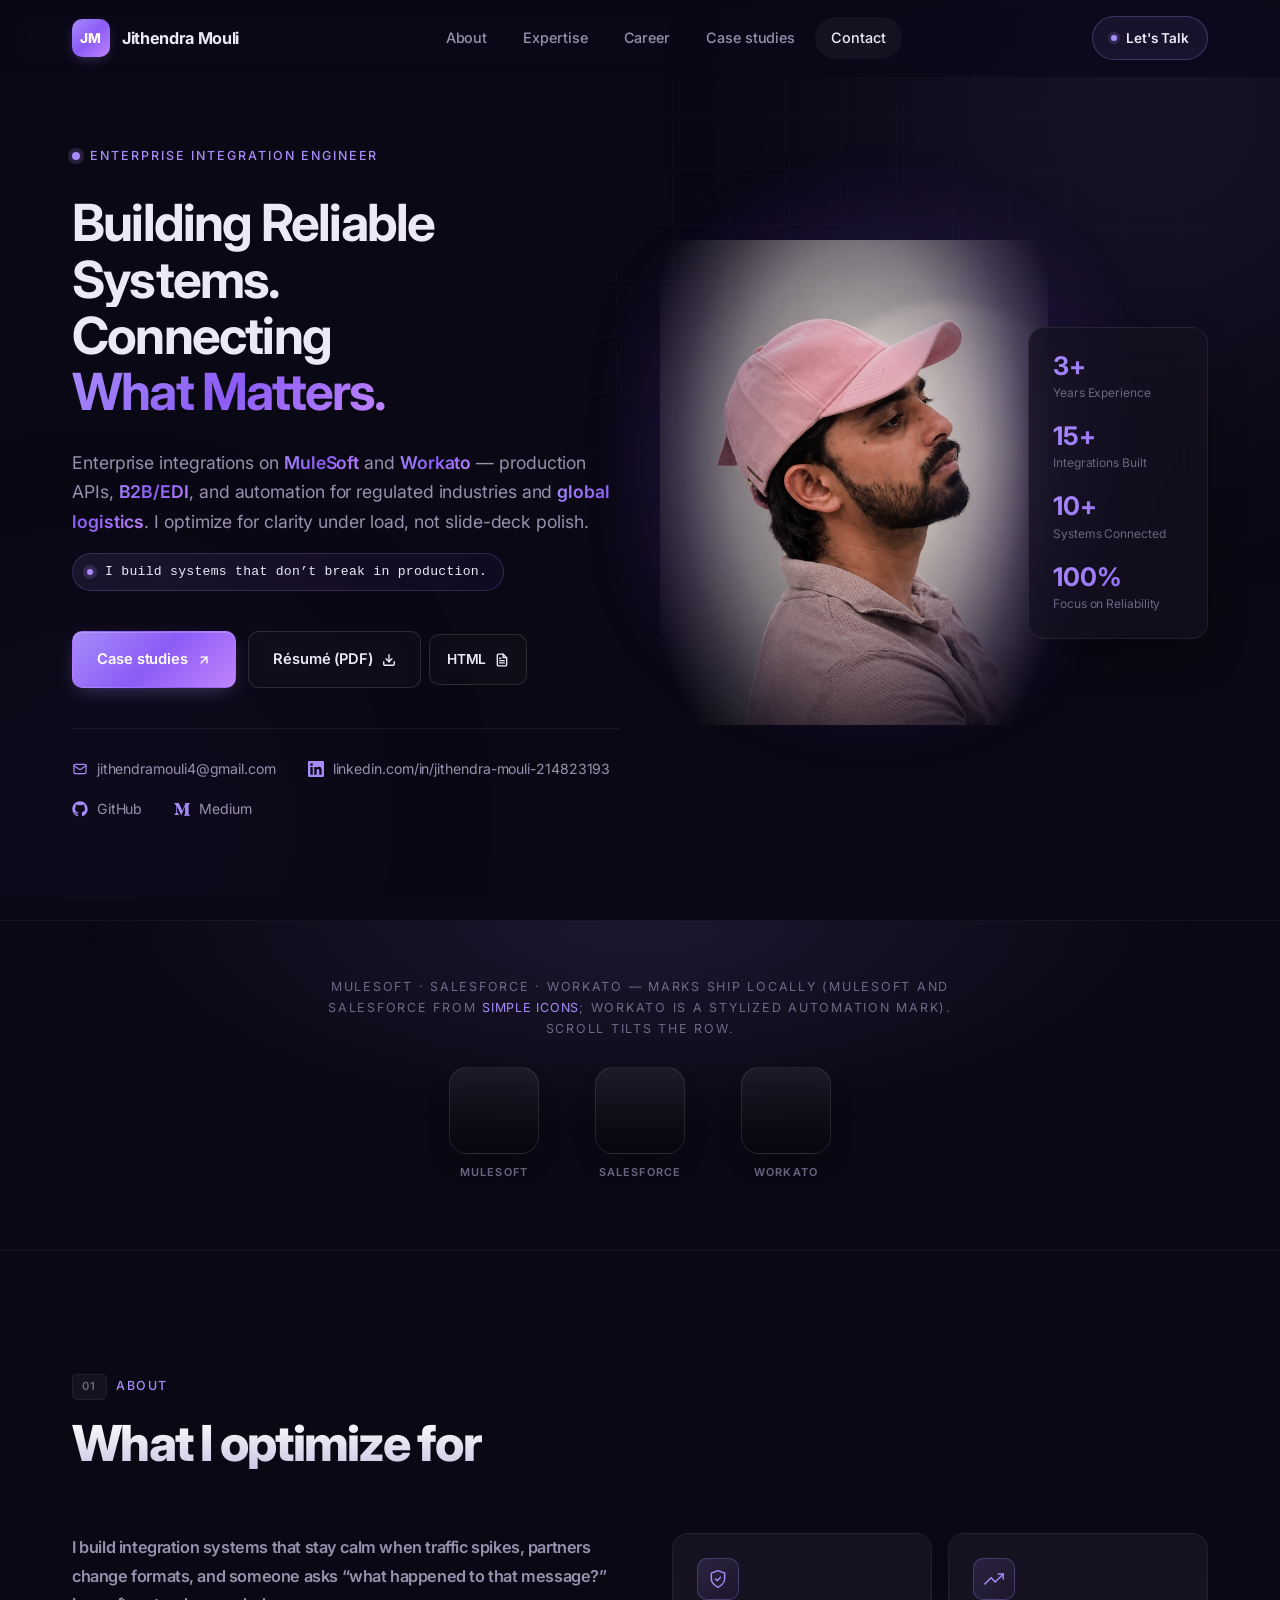
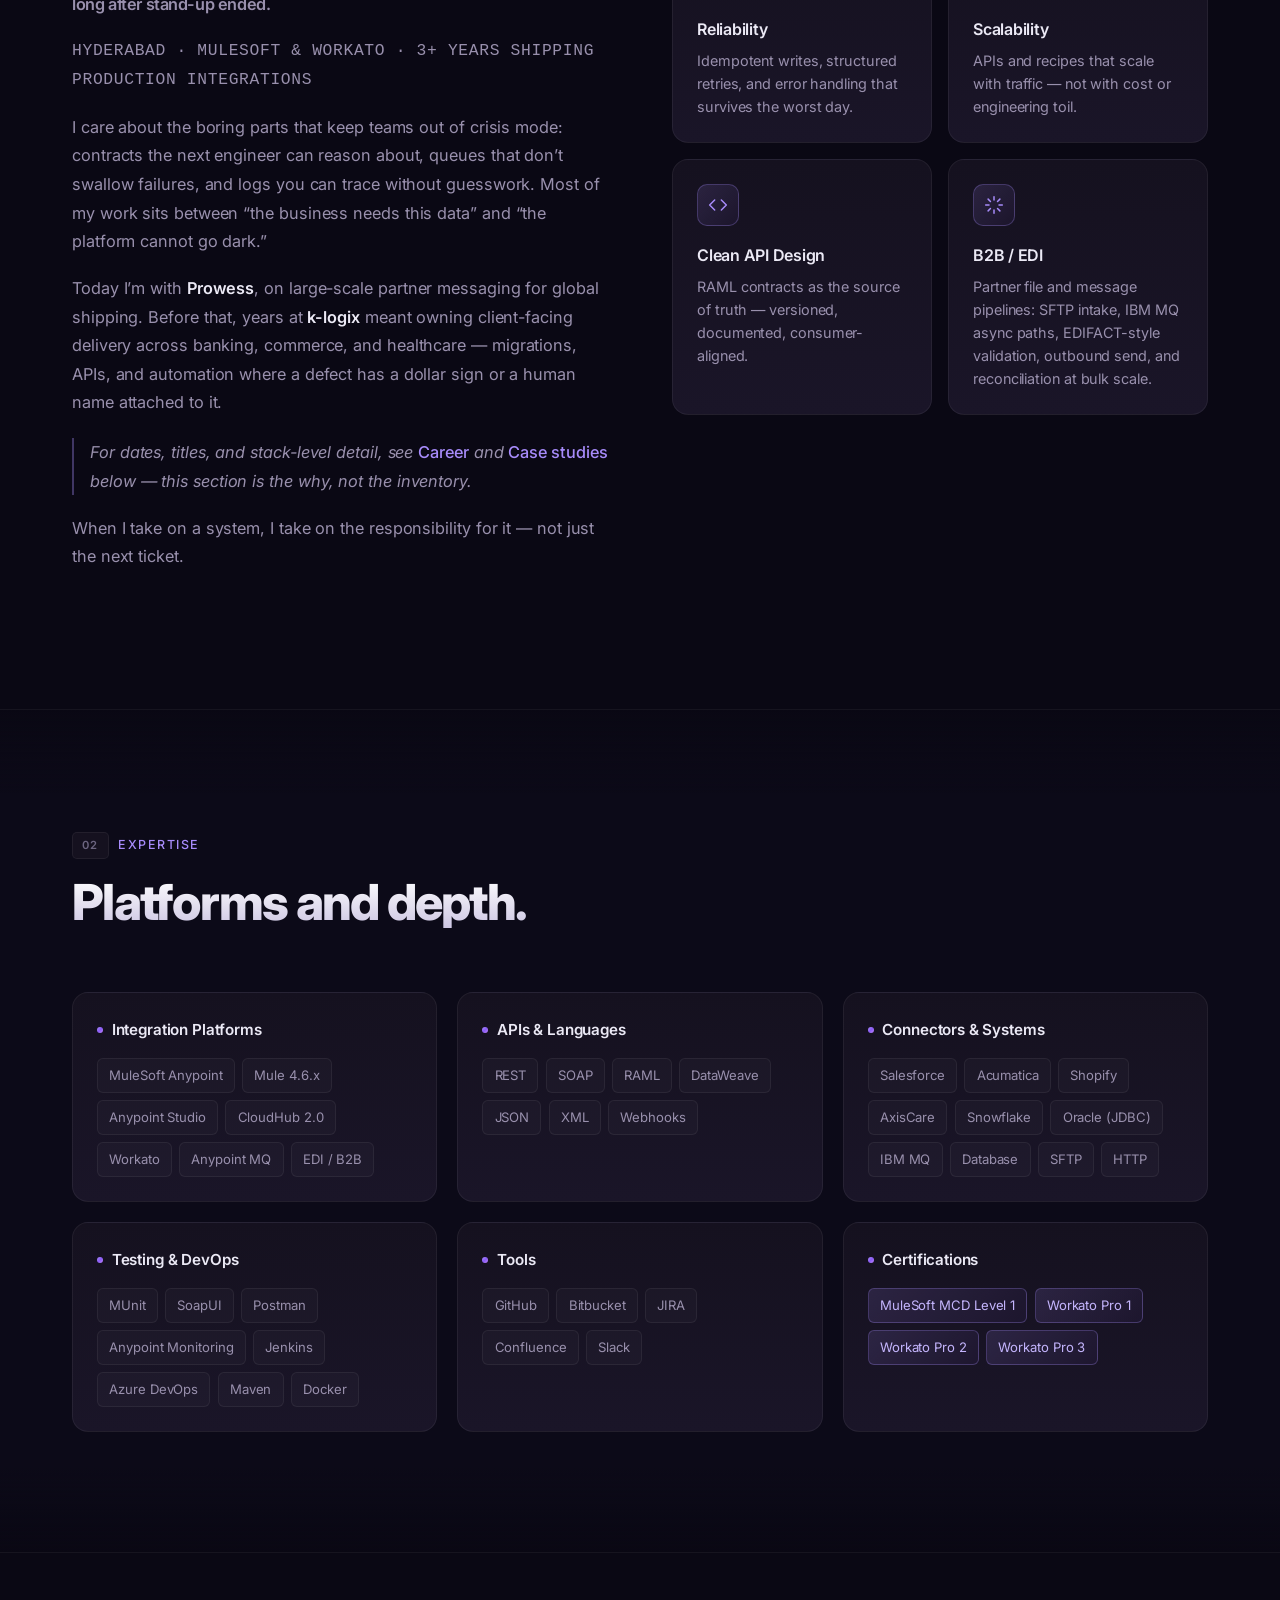
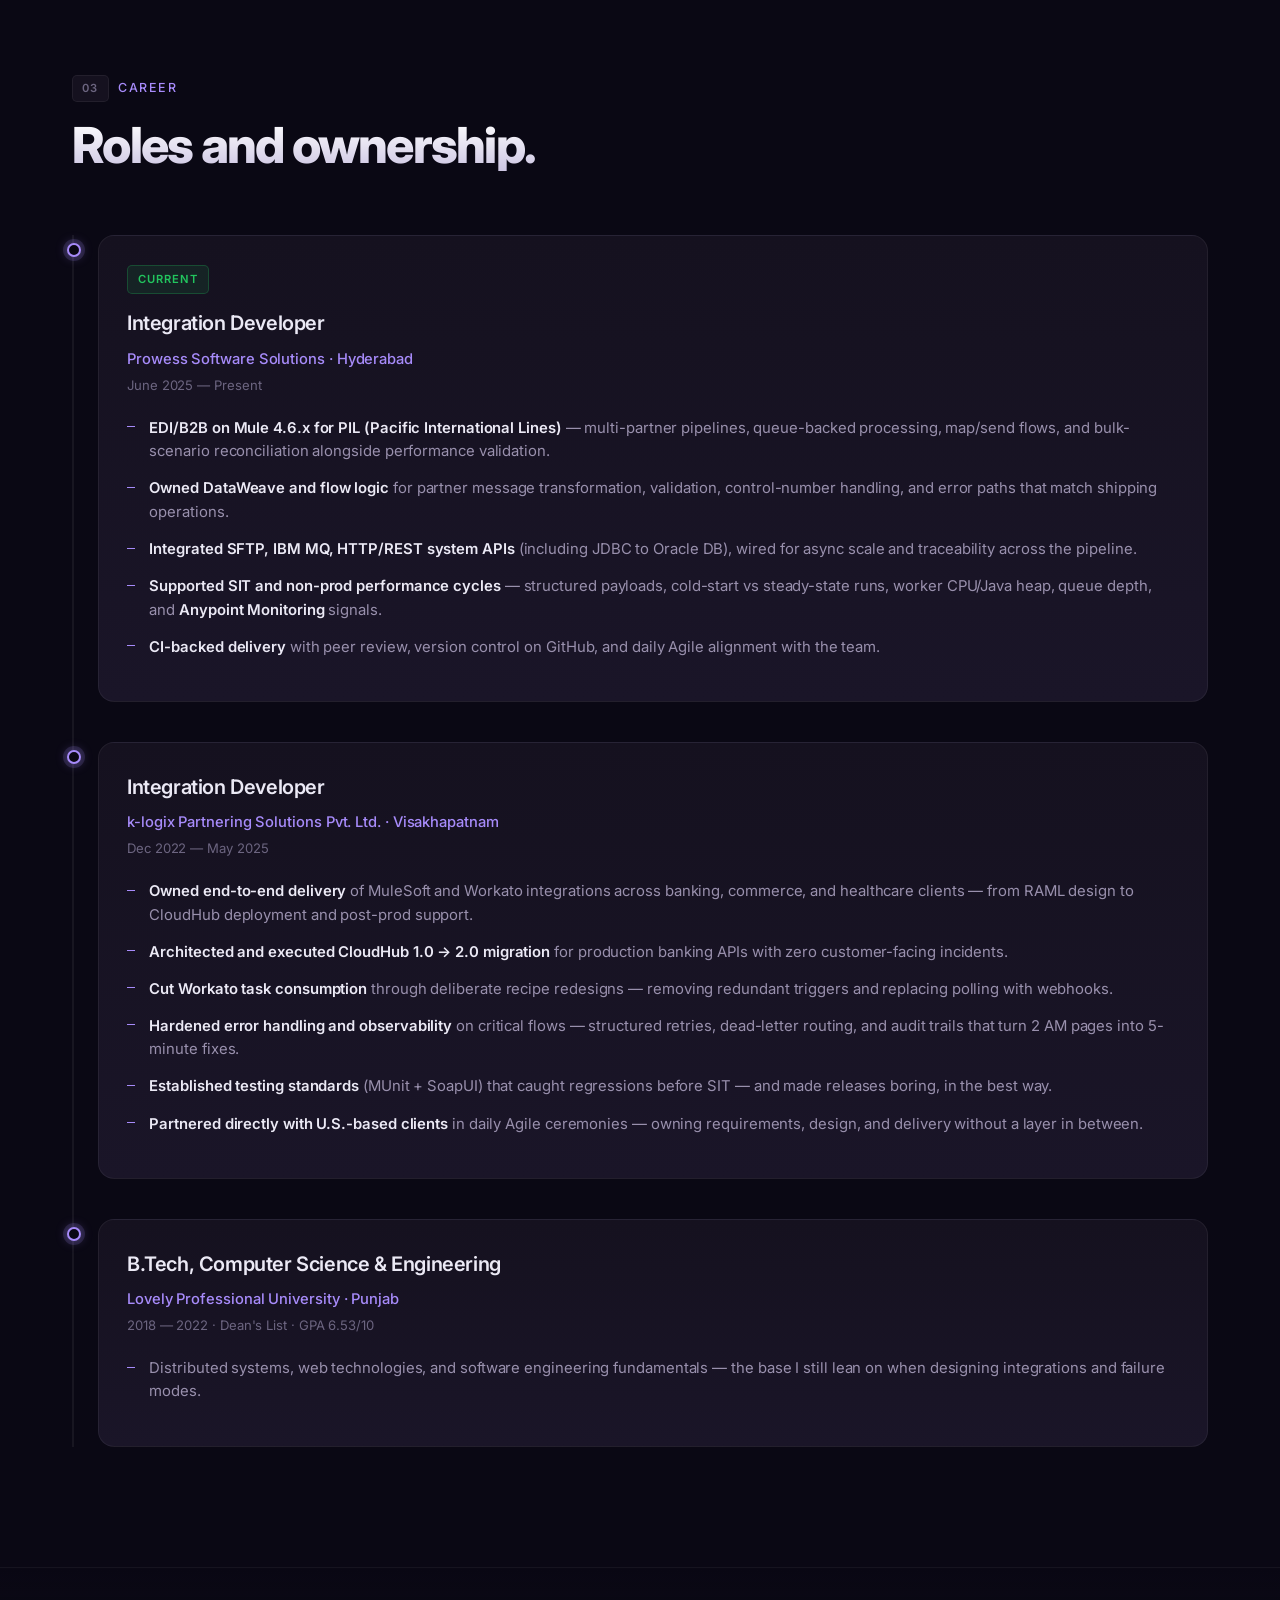
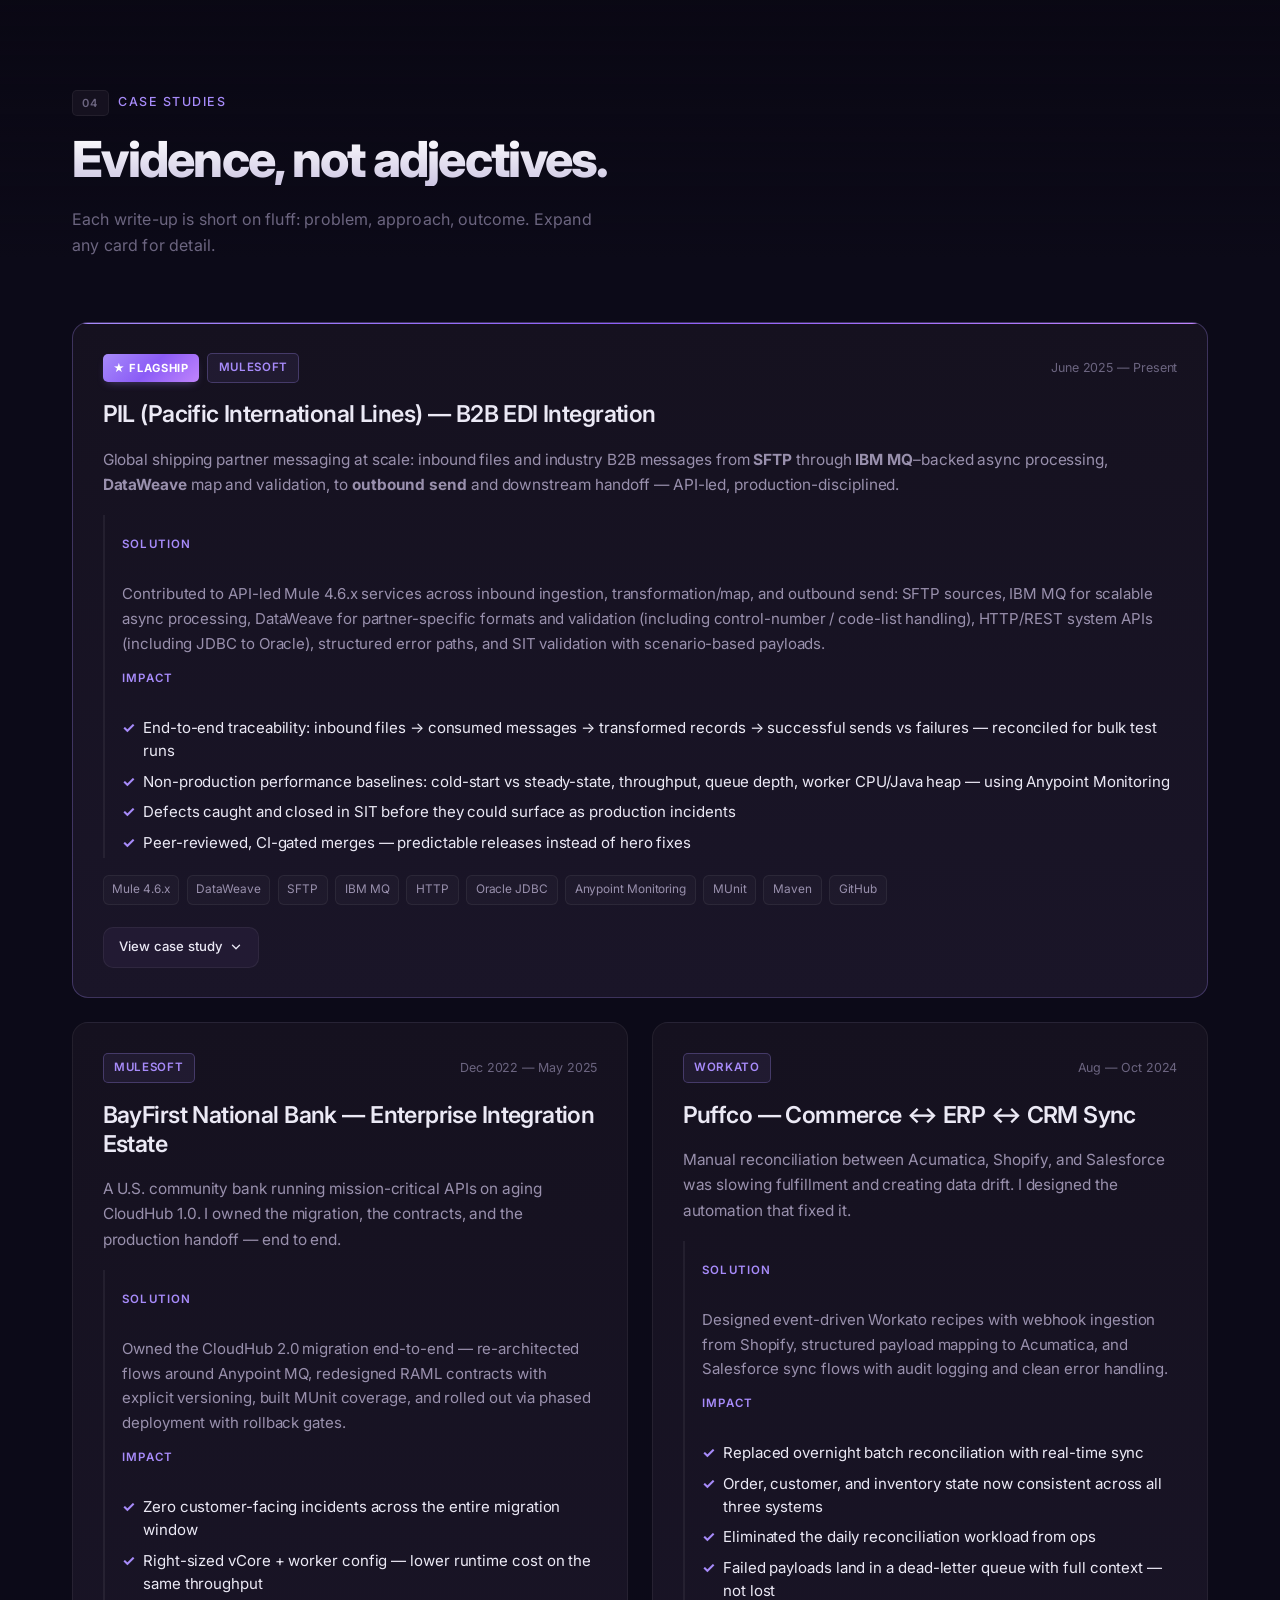
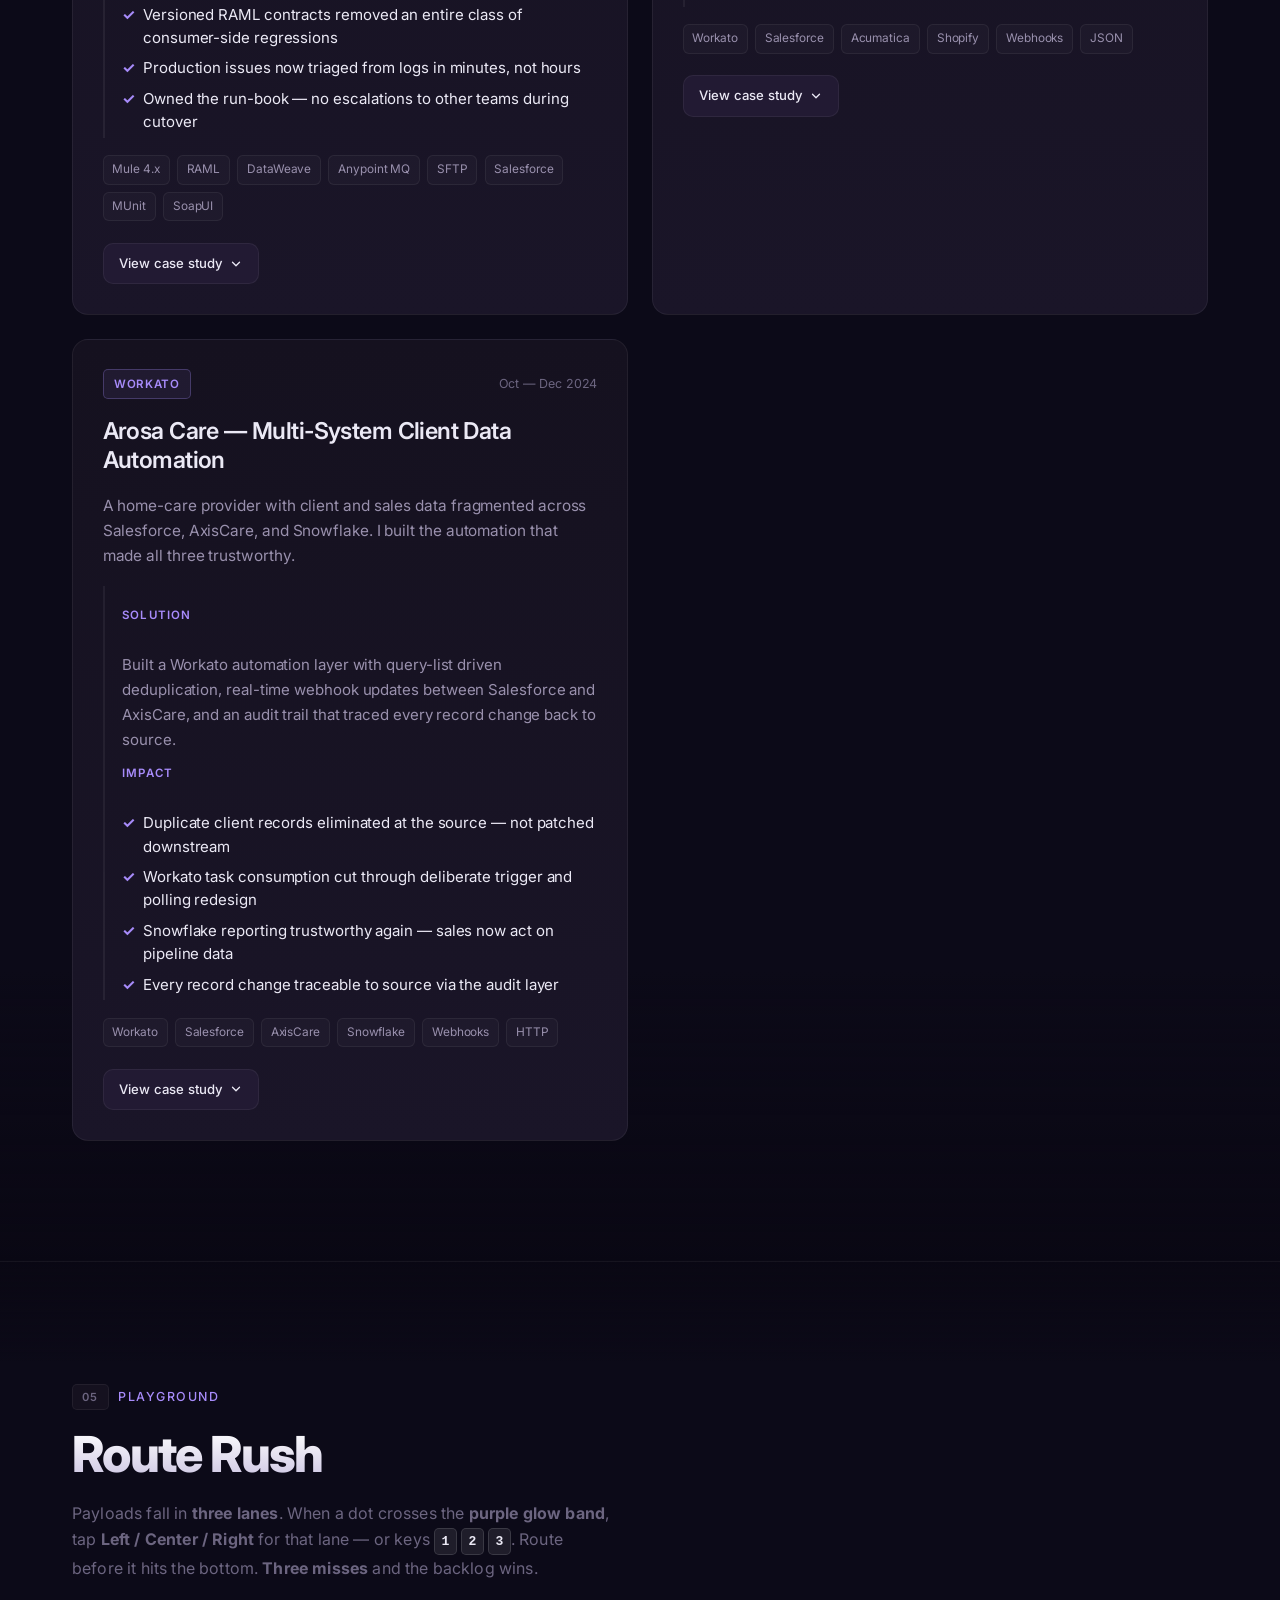
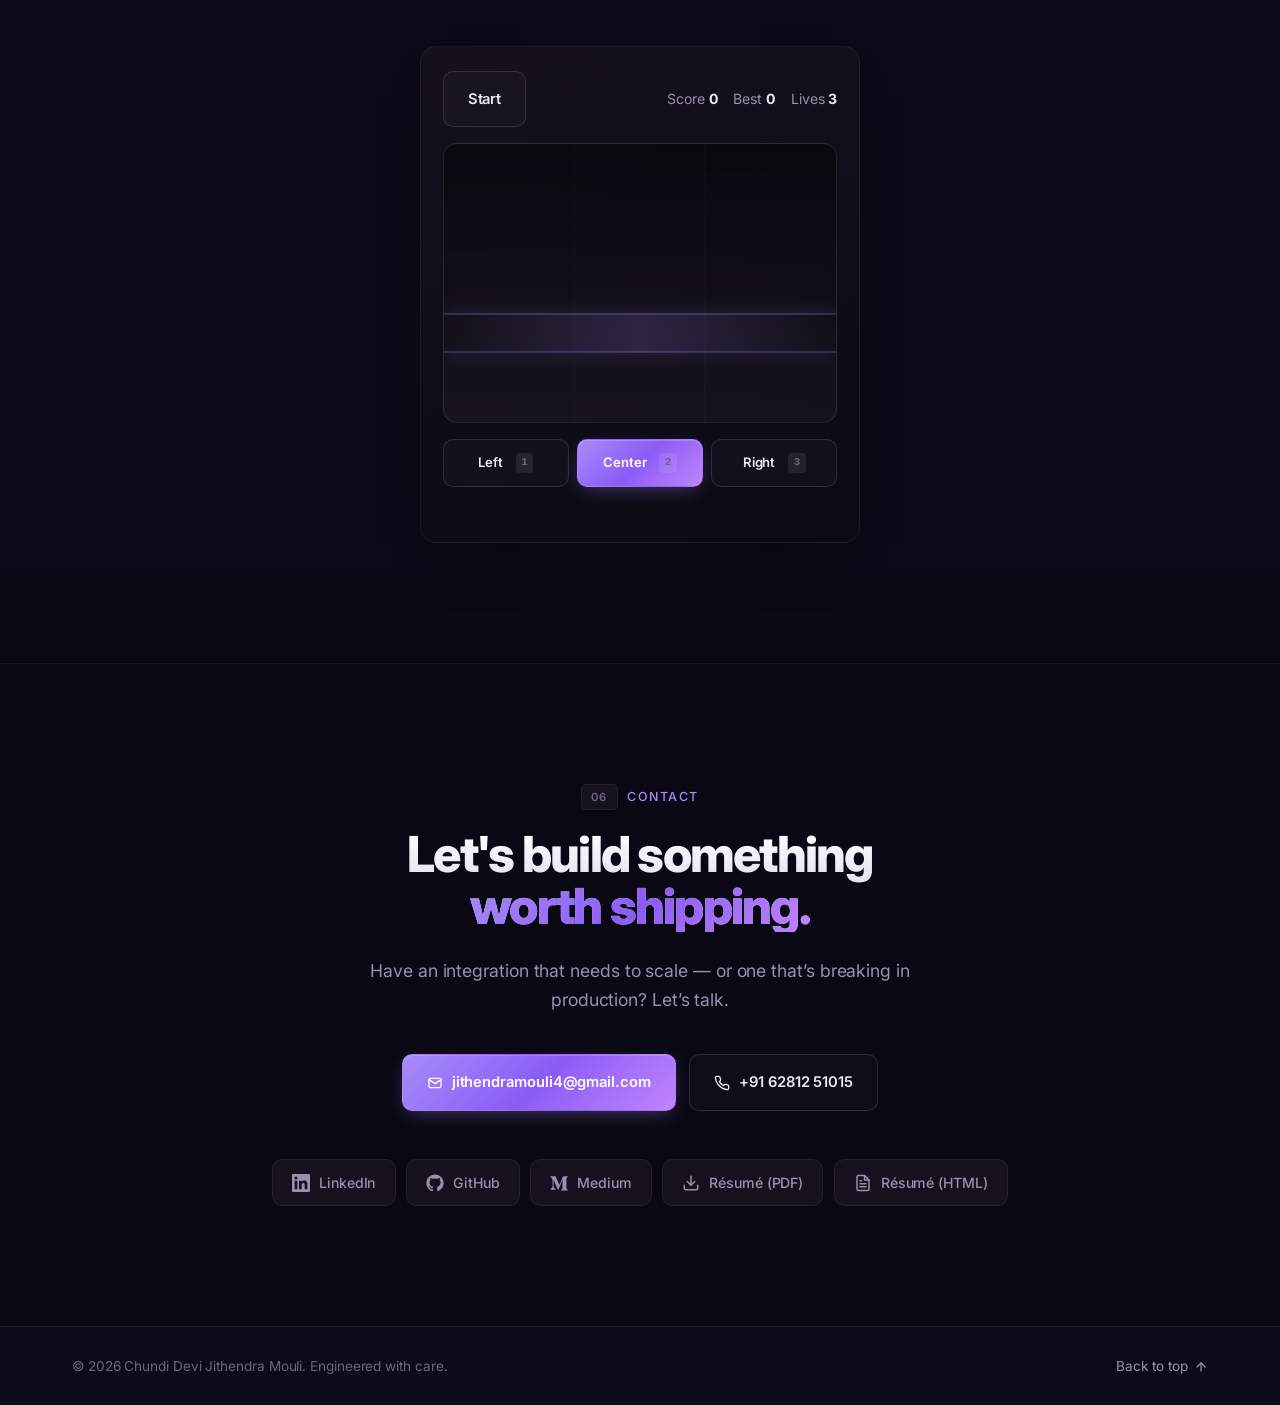
==== index.html @ 686f2bb5 "Use local brand SVGs for stack strip (Simple Icons + Workato mark) Made-with: Cursor" ====
<!DOCTYPE html>
<html lang="en">
<head>
  <meta charset="UTF-8" />
  <meta name="viewport" content="width=device-width, initial-scale=1.0" />
  <meta name="description" content="Jithendra Mouli — Enterprise Integration Engineer (MuleSoft + Workato). EDI/B2B, IBM MQ, CloudHub 2.0, and Workato at scale. Banking, commerce, healthcare, and global logistics." />
  <meta name="keywords" content="Enterprise Integration Engineer, MuleSoft, EDI, B2B, IBM MQ, PIL, Workato, CloudHub 2.0, RAML, DataWeave, SFTP, Jithendra Mouli" />
  <meta name="author" content="Chundi Devi Jithendra Mouli" />
  <meta name="theme-color" content="#0a0814" />

  <meta property="og:type" content="website" />
  <meta property="og:title" content="Jithendra Mouli — Enterprise Integration Engineer" />
  <meta property="og:description" content="Building reliable systems. Connecting what matters. MuleSoft + Workato — APIs, B2B/EDI, and automations that hold up in production." />

  <title>Jithendra Mouli — Enterprise Integration Engineer</title>

  <link rel="preconnect" href="https://fonts.googleapis.com" />
  <link rel="preconnect" href="https://fonts.gstatic.com" crossorigin />
  <link href="https://fonts.googleapis.com/css2?family=Inter:wght@400;500;600;700;800&display=swap" rel="stylesheet" />

  <link rel="stylesheet" href="styles.css" />
</head>
<body>

  <!-- Ambient background -->
  <div class="ambient" aria-hidden="true">
    <div class="ambient__orb ambient__orb--1"></div>
    <div class="ambient__orb ambient__orb--2"></div>
    <div class="ambient__grid"></div>
  </div>

  <!-- Scroll progress -->
  <div class="scroll-progress" id="scrollProgress" aria-hidden="true"></div>

  <!-- ============ NAV ============ -->
  <header class="nav" id="nav">
    <div class="container nav__inner">
      <a href="#home" class="nav__logo" aria-label="Home">
        <span class="nav__logo-mark">JM</span>
        <span class="nav__logo-name">Jithendra Mouli</span>
      </a>

      <nav class="nav__links" aria-label="Primary">
        <a href="#about">About</a>
        <a href="#skills">Expertise</a>
        <a href="#experience">Career</a>
        <a href="#projects">Case studies</a>
        <a href="#contact">Contact</a>
      </nav>

      <a href="#contact" class="btn btn--pill nav__cta">
        <span class="dot"></span>
        Let's Talk
      </a>

      <button class="nav__toggle" id="navToggle" aria-label="Open menu" aria-expanded="false" aria-controls="navMobile">
        <span></span><span></span><span></span>
      </button>
    </div>

    <div class="nav__mobile" id="navMobile" hidden>
      <a href="#about">About</a>
      <a href="#skills">Expertise</a>
      <a href="#experience">Career</a>
      <a href="#projects">Case studies</a>
      <a href="#contact">Contact</a>
      <a href="#contact" class="btn btn--primary">Let's Talk</a>
    </div>
  </header>

  <main>

    <!-- ============ HERO ============ -->
    <section class="hero" id="home">
      <div class="container hero__grid">

        <!-- LEFT -->
        <div class="hero__content">
          <p class="hero__eyebrow reveal-up">
            <span class="dot"></span>
            <span>Enterprise Integration Engineer</span>
          </p>

          <h1 class="hero__title">
            <span class="line reveal-up" data-delay="80">Building Reliable Systems.</span>
            <span class="line reveal-up" data-delay="180">
              Connecting <span class="hero__title-accent">What Matters.</span>
            </span>
          </h1>

          <p class="hero__tagline reveal-up" data-delay="320">
            Enterprise integrations on <strong>MuleSoft</strong> and <strong>Workato</strong>
            &mdash; production APIs, <strong>B2B/EDI</strong>, and automation for regulated industries
            and <strong>global logistics</strong>. I optimize for clarity under load, not slide-deck polish.
          </p>

          <p class="hero__positioning reveal-up" data-delay="400">
            I build systems that don&rsquo;t break in production.
          </p>

          <div class="hero__cta hero__cta--resumes reveal-up" data-delay="440">
            <a href="#projects" class="btn btn--primary">
              <span>Case studies</span>
              <svg width="14" height="14" viewBox="0 0 24 24" fill="none" stroke="currentColor" stroke-width="2.4" stroke-linecap="round" stroke-linejoin="round" aria-hidden="true"><line x1="7" y1="17" x2="17" y2="7"/><polyline points="7 7 17 7 17 17"/></svg>
            </a>
            <div class="hero__resume-btns">
              <a href="Resume.pdf" class="btn btn--ghost" download="Jithendra-Mouli-Resume.pdf" aria-label="Download résumé as PDF">
                <span>Résumé (PDF)</span>
                <svg width="14" height="14" viewBox="0 0 24 24" fill="none" stroke="currentColor" stroke-width="2.4" stroke-linecap="round" stroke-linejoin="round" aria-hidden="true"><path d="M21 15v4a2 2 0 0 1-2 2H5a2 2 0 0 1-2-2v-4"/><polyline points="7 10 12 15 17 10"/><line x1="12" y1="15" x2="12" y2="3"/></svg>
              </a>
              <a href="assets/Jithendra-Mouli-Resume.html" class="btn btn--ghost btn--compact" download="Jithendra-Mouli-Resume.html" aria-label="Download résumé as HTML">
                <span>HTML</span>
                <svg width="14" height="14" viewBox="0 0 24 24" fill="none" stroke="currentColor" stroke-width="2.4" stroke-linecap="round" stroke-linejoin="round" aria-hidden="true"><path d="M14 2H6a2 2 0 0 0-2 2v16a2 2 0 0 0 2 2h12a2 2 0 0 0 2-2V8z"/><polyline points="14 2 14 8 20 8"/><line x1="16" y1="13" x2="8" y2="13"/><line x1="16" y1="17" x2="8" y2="17"/><polyline points="10 9 9 9 8 9"/></svg>
              </a>
            </div>
          </div>

          <ul class="hero__contacts reveal-up" data-delay="560" aria-label="Contact links">
            <li>
              <a href="mailto:jithendramouli4@gmail.com" aria-label="Email">
                <svg width="16" height="16" viewBox="0 0 24 24" fill="none" stroke="currentColor" stroke-width="1.8" stroke-linecap="round" stroke-linejoin="round" aria-hidden="true"><rect x="3" y="5" width="18" height="14" rx="2"/><polyline points="3 7 12 13 21 7"/></svg>
                <span>jithendramouli4@gmail.com</span>
              </a>
            </li>
            <li>
              <a href="https://www.linkedin.com/in/jithendra-mouli-214823193/" target="_blank" rel="noopener noreferrer" aria-label="LinkedIn">
                <svg width="16" height="16" viewBox="0 0 24 24" fill="currentColor" aria-hidden="true"><path d="M20.45 20.45h-3.55v-5.57c0-1.33-.02-3.04-1.85-3.04-1.85 0-2.13 1.45-2.13 2.94v5.67H9.36V9h3.41v1.56h.05c.48-.9 1.64-1.85 3.37-1.85 3.6 0 4.27 2.37 4.27 5.45v6.29zM5.34 7.43a2.06 2.06 0 1 1 0-4.13 2.06 2.06 0 0 1 0 4.13zM7.12 20.45H3.56V9h3.56v11.45zM22.22 0H1.77C.79 0 0 .77 0 1.72v20.55C0 23.23.79 24 1.77 24h20.45c.98 0 1.78-.77 1.78-1.73V1.72C24 .77 23.2 0 22.22 0z"/></svg>
                <span>linkedin.com/in/jithendra-mouli-214823193</span>
              </a>
            </li>
            <li>
              <a href="https://github.com/jithendramouli/integration-portfolio" target="_blank" rel="noopener noreferrer" aria-label="GitHub" class="hero__contact-icon">
                <svg width="16" height="16" viewBox="0 0 24 24" fill="currentColor" aria-hidden="true"><path d="M12 .5C5.65.5.5 5.65.5 12c0 5.08 3.29 9.39 7.86 10.91.58.1.79-.25.79-.56v-2.16c-3.2.7-3.87-1.37-3.87-1.37-.52-1.34-1.28-1.69-1.28-1.69-1.04-.71.08-.7.08-.7 1.16.08 1.77 1.19 1.77 1.19 1.03 1.77 2.7 1.26 3.36.96.1-.75.4-1.26.73-1.55-2.55-.29-5.24-1.28-5.24-5.69 0-1.26.45-2.29 1.19-3.1-.12-.29-.51-1.46.11-3.04 0 0 .97-.31 3.18 1.18a11.05 11.05 0 0 1 5.78 0c2.21-1.49 3.18-1.18 3.18-1.18.62 1.58.23 2.75.11 3.04.74.81 1.19 1.84 1.19 3.1 0 4.42-2.7 5.39-5.27 5.68.41.36.78 1.06.78 2.14v3.17c0 .31.21.67.8.55C20.21 21.39 23.5 17.08 23.5 12 23.5 5.65 18.35.5 12 .5z"/></svg>
                <span>GitHub</span>
              </a>
            </li>
            <li>
              <a href="https://medium.com/@jithendramouli4" target="_blank" rel="noopener noreferrer" aria-label="Medium" class="hero__contact-icon">
                <svg width="16" height="16" viewBox="0 0 24 24" fill="currentColor" aria-hidden="true"><path d="M2.846 6.887c.03-.295-.083-.586-.303-.784l-2.24-2.7v-.403h6.958l5.378 11.795 4.728-11.795H24v.403l-1.916 1.837c-.165.126-.247.333-.213.538v13.498c-.034.204.048.411.213.537l1.871 1.837v.403h-9.412v-.403l1.939-1.882c.19-.19.19-.246.19-.537V7.794L11.28 20.852h-.728L4.706 7.794v8.755c-.052.385.076.774.347 1.052l2.521 3.058v.404H.5v-.404l2.521-3.058c.27-.279.39-.67.325-1.052V6.887z"/></svg>
                <span>Medium</span>
              </a>
            </li>
          </ul>
        </div>

        <!-- RIGHT -->
        <div class="hero__media reveal-up" data-delay="200">
          <div class="hero__portrait">
            <div class="hero__portrait-glow" aria-hidden="true"></div>
            <img src="assets/profile.png" alt="Portrait of Jithendra Mouli" />
          </div>

          <aside class="hero__stats" aria-label="Highlights">
            <div class="hero__stat">
              <strong data-count="3" data-suffix="+">0</strong>
              <span>Years Experience</span>
            </div>
            <div class="hero__stat">
              <strong data-count="15" data-suffix="+">0</strong>
              <span>Integrations Built</span>
            </div>
            <div class="hero__stat">
              <strong data-count="10" data-suffix="+">0</strong>
              <span>Systems Connected</span>
            </div>
            <div class="hero__stat">
              <strong data-count="100" data-suffix="%">0</strong>
              <span>Focus on Reliability</span>
            </div>
          </aside>
        </div>
      </div>
    </section>

    <!-- ============ STACK STRIP (scroll + glow) ============ -->
    <section class="section stack-strip reveal" id="stack" aria-label="Platforms in focus">
      <div class="stack-strip__ambient" aria-hidden="true"></div>
      <div class="container">
        <p class="stack-strip__label">MuleSoft &middot; Salesforce &middot; Workato &mdash; marks ship locally (MuleSoft and Salesforce from <a href="https://github.com/simple-icons/simple-icons" target="_blank" rel="noopener noreferrer">Simple Icons</a>; Workato is a stylized automation mark). Scroll tilts the row.</p>
        <div class="stack-strip__brands" data-parallax-row>
          <div class="stack-strip__brand stack-strip__brand--mule" style="--d:0.32" title="MuleSoft">
            <span class="stack-strip__halo" aria-hidden="true"></span>
            <div class="stack-strip__brand-frame">
              <img src="assets/brands/mulesoft.svg" alt="MuleSoft" width="64" height="64" loading="lazy" decoding="async" />
            </div>
            <span class="stack-strip__name">MuleSoft</span>
          </div>
          <div class="stack-strip__brand stack-strip__brand--sf" style="--d:0.5" title="Salesforce">
            <span class="stack-strip__halo" aria-hidden="true"></span>
            <div class="stack-strip__brand-frame">
              <img src="assets/brands/salesforce.svg" alt="Salesforce" width="64" height="64" loading="lazy" decoding="async" />
            </div>
            <span class="stack-strip__name">Salesforce</span>
          </div>
          <div class="stack-strip__brand stack-strip__brand--workato" style="--d:0.22" title="Workato">
            <span class="stack-strip__halo" aria-hidden="true"></span>
            <div class="stack-strip__brand-frame">
              <img src="assets/brands/workato.svg" alt="Workato" width="64" height="64" loading="lazy" decoding="async" />
            </div>
            <span class="stack-strip__name">Workato</span>
          </div>
        </div>
      </div>
    </section>

    <!-- ============ ABOUT ============ -->
    <section class="section" id="about">
      <div class="container">
        <header class="section__head">
          <p class="section__eyebrow"><span>01</span> About</p>
          <h2 class="section__title">What I optimize for</h2>
        </header>

        <div class="about">
          <div class="about__text">
            <p class="about__lead">
              I build integration systems that stay calm when traffic spikes, partners change formats,
              and someone asks &ldquo;what happened to that message?&rdquo; long after stand-up ended.
            </p>
            <p class="about__micro" aria-label="Location and focus">
              Hyderabad &middot; MuleSoft &amp; Workato &middot; 3+ years shipping production integrations
            </p>
            <p>
              I care about the boring parts that keep teams out of crisis mode: contracts the next engineer can
              reason about, queues that don&rsquo;t swallow failures, and logs you can trace without guesswork.
              Most of my work sits between &ldquo;the business needs this data&rdquo; and &ldquo;the platform cannot go dark.&rdquo;
            </p>
            <p>
              Today I&rsquo;m with <strong>Prowess</strong>, on large-scale partner messaging for global shipping.
              Before that, years at <strong>k-logix</strong> meant owning client-facing delivery across banking,
              commerce, and healthcare &mdash; migrations, APIs, and automation where a defect has a dollar sign
              or a human name attached to it.
            </p>
            <p class="about__hint">
              For dates, titles, and stack-level detail, see <a href="#experience">Career</a> and
              <a href="#projects">Case studies</a> below &mdash; this section is the why, not the inventory.
            </p>
            <p>
              When I take on a system, I take on the responsibility for it
              &mdash; not just the next ticket.
            </p>
          </div>

          <div class="focus-grid">
            <article class="focus">
              <div class="focus__icon" aria-hidden="true">
                <svg width="20" height="20" viewBox="0 0 24 24" fill="none" stroke="currentColor" stroke-width="1.8" stroke-linecap="round" stroke-linejoin="round"><path d="M12 22s8-4 8-10V5l-8-3-8 3v7c0 6 8 10 8 10z"/><path d="m9 12 2 2 4-4"/></svg>
              </div>
              <h3>Reliability</h3>
              <p>Idempotent writes, structured retries, and error handling that survives the worst day.</p>
            </article>

            <article class="focus">
              <div class="focus__icon" aria-hidden="true">
                <svg width="20" height="20" viewBox="0 0 24 24" fill="none" stroke="currentColor" stroke-width="1.8" stroke-linecap="round" stroke-linejoin="round"><polyline points="23 6 13.5 15.5 8.5 10.5 1 18"/><polyline points="17 6 23 6 23 12"/></svg>
              </div>
              <h3>Scalability</h3>
              <p>APIs and recipes that scale with traffic &mdash; not with cost or engineering toil.</p>
            </article>

            <article class="focus">
              <div class="focus__icon" aria-hidden="true">
                <svg width="20" height="20" viewBox="0 0 24 24" fill="none" stroke="currentColor" stroke-width="1.8" stroke-linecap="round" stroke-linejoin="round"><polyline points="16 18 22 12 16 6"/><polyline points="8 6 2 12 8 18"/></svg>
              </div>
              <h3>Clean API Design</h3>
              <p>RAML contracts as the source of truth — versioned, documented, consumer-aligned.</p>
            </article>

            <article class="focus">
              <div class="focus__icon" aria-hidden="true">
                <svg width="20" height="20" viewBox="0 0 24 24" fill="none" stroke="currentColor" stroke-width="1.8" stroke-linecap="round" stroke-linejoin="round"><path d="M12 2v4"/><path d="M12 18v4"/><path d="m4.93 4.93 2.83 2.83"/><path d="m16.24 16.24 2.83 2.83"/><path d="M2 12h4"/><path d="M18 12h4"/><path d="m4.93 19.07 2.83-2.83"/><path d="m16.24 7.76 2.83-2.83"/></svg>
              </div>
              <h3>B2B / EDI</h3>
              <p>Partner file and message pipelines: SFTP intake, IBM MQ async paths, EDIFACT-style validation, outbound send, and reconciliation at bulk scale.</p>
            </article>
          </div>
        </div>
      </div>
    </section>

    <!-- ============ SKILLS ============ -->
    <section class="section section--alt" id="skills">
      <div class="container">
        <header class="section__head">
          <p class="section__eyebrow"><span>02</span> Expertise</p>
          <h2 class="section__title">Platforms and depth.</h2>
        </header>

        <div class="skills">
          <article class="skill-group">
            <h3>Integration Platforms</h3>
            <ul class="chips">
              <li>MuleSoft Anypoint</li>
              <li>Mule 4.6.x</li>
              <li>Anypoint Studio</li>
              <li>CloudHub 2.0</li>
              <li>Workato</li>
              <li>Anypoint MQ</li>
              <li>EDI / B2B</li>
            </ul>
          </article>

          <article class="skill-group">
            <h3>APIs &amp; Languages</h3>
            <ul class="chips">
              <li>REST</li>
              <li>SOAP</li>
              <li>RAML</li>
              <li>DataWeave</li>
              <li>JSON</li>
              <li>XML</li>
              <li>Webhooks</li>
            </ul>
          </article>

          <article class="skill-group">
            <h3>Connectors &amp; Systems</h3>
            <ul class="chips">
              <li>Salesforce</li>
              <li>Acumatica</li>
              <li>Shopify</li>
              <li>AxisCare</li>
              <li>Snowflake</li>
              <li>Oracle (JDBC)</li>
              <li>IBM MQ</li>
              <li>Database</li>
              <li>SFTP</li>
              <li>HTTP</li>
            </ul>
          </article>

          <article class="skill-group">
            <h3>Testing &amp; DevOps</h3>
            <ul class="chips">
              <li>MUnit</li>
              <li>SoapUI</li>
              <li>Postman</li>
              <li>Anypoint Monitoring</li>
              <li>Jenkins</li>
              <li>Azure DevOps</li>
              <li>Maven</li>
              <li>Docker</li>
            </ul>
          </article>

          <article class="skill-group">
            <h3>Tools</h3>
            <ul class="chips">
              <li>GitHub</li>
              <li>Bitbucket</li>
              <li>JIRA</li>
              <li>Confluence</li>
              <li>Slack</li>
            </ul>
          </article>

          <article class="skill-group">
            <h3>Certifications</h3>
            <ul class="chips chips--accent">
              <li>MuleSoft MCD Level 1</li>
              <li>Workato Pro 1</li>
              <li>Workato Pro 2</li>
              <li>Workato Pro 3</li>
            </ul>
          </article>
        </div>
      </div>
    </section>

    <!-- ============ EXPERIENCE ============ -->
    <section class="section" id="experience">
      <div class="container">
        <header class="section__head">
          <p class="section__eyebrow"><span>03</span> Career</p>
          <h2 class="section__title">Roles and ownership.</h2>
        </header>

        <ol class="timeline">
          <li class="timeline__item">
            <div class="timeline__marker" aria-hidden="true"></div>
            <div class="timeline__content">
              <header class="timeline__head">
                <span class="timeline__badge">Current</span>
                <h3>Integration Developer</h3>
                <p class="timeline__meta">Prowess Software Solutions · Hyderabad</p>
                <p class="timeline__date">June 2025 — Present</p>
              </header>
              <ul class="timeline__list">
                <li><strong>EDI/B2B on Mule 4.6.x for PIL (Pacific International Lines)</strong> &mdash; multi-partner pipelines, queue-backed processing, map/send flows, and bulk-scenario reconciliation alongside performance validation.</li>
                <li><strong>Owned DataWeave and flow logic</strong> for partner message transformation, validation, control-number handling, and error paths that match shipping operations.</li>
                <li><strong>Integrated SFTP, IBM MQ, HTTP/REST system APIs</strong> (including JDBC to Oracle DB), wired for async scale and traceability across the pipeline.</li>
                <li><strong>Supported SIT and non-prod performance cycles</strong> &mdash; structured payloads, cold-start vs steady-state runs, worker CPU/Java heap, queue depth, and <strong>Anypoint Monitoring</strong> signals.</li>
                <li><strong>CI-backed delivery</strong> with peer review, version control on GitHub, and daily Agile alignment with the team.</li>
              </ul>
            </div>
          </li>

          <li class="timeline__item">
            <div class="timeline__marker" aria-hidden="true"></div>
            <div class="timeline__content">
              <header class="timeline__head">
                <h3>Integration Developer</h3>
                <p class="timeline__meta">k-logix Partnering Solutions Pvt. Ltd. · Visakhapatnam</p>
                <p class="timeline__date">Dec 2022 — May 2025</p>
              </header>
              <ul class="timeline__list">
                <li><strong>Owned end-to-end delivery</strong> of MuleSoft and Workato integrations across banking, commerce, and healthcare clients — from RAML design to CloudHub deployment and post-prod support.</li>
                <li><strong>Architected and executed CloudHub 1.0 → 2.0 migration</strong> for production banking APIs with zero customer-facing incidents.</li>
                <li><strong>Cut Workato task consumption</strong> through deliberate recipe redesigns — removing redundant triggers and replacing polling with webhooks.</li>
                <li><strong>Hardened error handling and observability</strong> on critical flows — structured retries, dead-letter routing, and audit trails that turn 2 AM pages into 5-minute fixes.</li>
                <li><strong>Established testing standards</strong> (MUnit + SoapUI) that caught regressions before SIT — and made releases boring, in the best way.</li>
                <li><strong>Partnered directly with U.S.-based clients</strong> in daily Agile ceremonies — owning requirements, design, and delivery without a layer in between.</li>
              </ul>
            </div>
          </li>

          <li class="timeline__item">
            <div class="timeline__marker" aria-hidden="true"></div>
            <div class="timeline__content">
              <header class="timeline__head">
                <h3>B.Tech, Computer Science &amp; Engineering</h3>
                <p class="timeline__meta">Lovely Professional University · Punjab</p>
                <p class="timeline__date">2018 — 2022 · Dean's List · GPA 6.53/10</p>
              </header>
              <ul class="timeline__list">
                <li>Distributed systems, web technologies, and software engineering fundamentals &mdash; the base I still lean on when designing integrations and failure modes.</li>
              </ul>
            </div>
          </li>
        </ol>
      </div>
    </section>

    <!-- ============ PROJECTS ============ -->
    <section class="section section--alt" id="projects">
      <div class="container">
        <header class="section__head">
          <p class="section__eyebrow"><span>04</span> Case studies</p>
          <h2 class="section__title">Evidence, not adjectives.</h2>
          <p class="section__lead">
            Each write-up is short on fluff: problem, approach, outcome. Expand any card for detail.
          </p>
        </header>

        <div class="projects">

          <!-- FLAGSHIP: PIL -->
          <article class="project project--flagship" data-project>
            <div class="project__head">
              <div class="project__head-left">
                <span class="project__flag">★ Flagship</span>
                <span class="project__platform">MuleSoft</span>
              </div>
              <span class="project__date">June 2025 — Present</span>
            </div>

            <h3 class="project__title">PIL (Pacific International Lines) — B2B EDI Integration</h3>
            <p class="project__summary">
              Global shipping partner messaging at scale: inbound files and industry B2B messages
              from <strong>SFTP</strong> through <strong>IBM MQ</strong>&ndash;backed async processing,
              <strong>DataWeave</strong> map and validation, to <strong>outbound send</strong> and
              downstream handoff &mdash; API-led, production-disciplined.
            </p>

            <div class="project__case" data-case>
              <div class="project__case-block">
                <span class="project__case-label">Problem</span>
                <p>Multiple trading partners, bulk file volumes, and strict B2B semantics &mdash; without losing messages, without blind spots in reconciliation, and without performance surprises when queues and workers are under load.</p>
              </div>
              <div class="project__case-block">
                <span class="project__case-label">Solution</span>
                <p>Contributed to API-led Mule 4.6.x services across inbound ingestion, transformation/map, and outbound send: SFTP sources, IBM MQ for scalable async processing, DataWeave for partner-specific formats and validation (including control-number / code-list handling), HTTP/REST system APIs (including JDBC to Oracle), structured error paths, and SIT validation with scenario-based payloads.</p>
              </div>
              <div class="project__case-block">
                <span class="project__case-label">Impact</span>
                <ul>
                  <li>End-to-end traceability: inbound files &rarr; consumed messages &rarr; transformed records &rarr; successful sends vs failures &mdash; reconciled for bulk test runs</li>
                  <li>Non-production performance baselines: cold-start vs steady-state, throughput, queue depth, worker CPU/Java heap &mdash; using Anypoint Monitoring</li>
                  <li>Defects caught and closed in SIT before they could surface as production incidents</li>
                  <li>Peer-reviewed, CI-gated merges &mdash; predictable releases instead of hero fixes</li>
                </ul>
              </div>
            </div>

            <ul class="chips chips--small">
              <li>Mule 4.6.x</li><li>DataWeave</li><li>SFTP</li><li>IBM MQ</li>
              <li>HTTP</li><li>Oracle JDBC</li><li>Anypoint Monitoring</li><li>MUnit</li><li>Maven</li><li>GitHub</li>
            </ul>

            <button class="project__expand" type="button" aria-expanded="false" data-expand>
              <span class="project__expand-open">View case study</span>
              <span class="project__expand-close">Hide case study</span>
              <svg width="14" height="14" viewBox="0 0 24 24" fill="none" stroke="currentColor" stroke-width="2.2" stroke-linecap="round" stroke-linejoin="round" aria-hidden="true"><polyline points="6 9 12 15 18 9"/></svg>
            </button>
          </article>

          <!-- BAYFIRST -->
          <article class="project" data-project>
            <div class="project__head">
              <div class="project__head-left">
                <span class="project__platform">MuleSoft</span>
              </div>
              <span class="project__date">Dec 2022 — May 2025</span>
            </div>

            <h3 class="project__title">BayFirst National Bank — Enterprise Integration Estate</h3>
            <p class="project__summary">
              A U.S. community bank running mission-critical APIs on aging CloudHub 1.0.
              I owned the migration, the contracts, and the production handoff &mdash; end to end.
            </p>

            <div class="project__case" data-case>
              <div class="project__case-block">
                <span class="project__case-label">Problem</span>
                <p>The bank's MuleSoft estate was on CloudHub 1.0 with inconsistent error handling, tight coupling, and limited observability. Deprecation was on the roadmap; downtime was not an option.</p>
              </div>
              <div class="project__case-block">
                <span class="project__case-label">Solution</span>
                <p>Owned the CloudHub 2.0 migration end-to-end — re-architected flows around Anypoint MQ, redesigned RAML contracts with explicit versioning, built MUnit coverage, and rolled out via phased deployment with rollback gates.</p>
              </div>
              <div class="project__case-block">
                <span class="project__case-label">Impact</span>
                <ul>
                  <li>Zero customer-facing incidents across the entire migration window</li>
                  <li>Right-sized vCore + worker config &mdash; lower runtime cost on the same throughput</li>
                  <li>Versioned RAML contracts removed an entire class of consumer-side regressions</li>
                  <li>Production issues now triaged from logs in minutes, not hours</li>
                  <li>Owned the run-book &mdash; no escalations to other teams during cutover</li>
                </ul>
              </div>
            </div>

            <ul class="chips chips--small">
              <li>Mule 4.x</li><li>RAML</li><li>DataWeave</li><li>Anypoint MQ</li>
              <li>SFTP</li><li>Salesforce</li><li>MUnit</li><li>SoapUI</li>
            </ul>

            <button class="project__expand" type="button" aria-expanded="false" data-expand>
              <span class="project__expand-open">View case study</span>
              <span class="project__expand-close">Hide case study</span>
              <svg width="14" height="14" viewBox="0 0 24 24" fill="none" stroke="currentColor" stroke-width="2.2" stroke-linecap="round" stroke-linejoin="round" aria-hidden="true"><polyline points="6 9 12 15 18 9"/></svg>
            </button>
          </article>

          <!-- PUFFCO -->
          <article class="project" data-project>
            <div class="project__head">
              <div class="project__head-left">
                <span class="project__platform">Workato</span>
              </div>
              <span class="project__date">Aug — Oct 2024</span>
            </div>

            <h3 class="project__title">Puffco — Commerce ↔ ERP ↔ CRM Sync</h3>
            <p class="project__summary">
              Manual reconciliation between Acumatica, Shopify, and Salesforce was slowing fulfillment
              and creating data drift. I designed the automation that fixed it.
            </p>

            <div class="project__case" data-case>
              <div class="project__case-block">
                <span class="project__case-label">Problem</span>
                <p>Order, customer, and inventory data lived in three systems that didn't talk. Ops spent hours daily reconciling Shopify orders against Acumatica fulfillment and Salesforce account state — and still missed things.</p>
              </div>
              <div class="project__case-block">
                <span class="project__case-label">Solution</span>
                <p>Designed event-driven Workato recipes with webhook ingestion from Shopify, structured payload mapping to Acumatica, and Salesforce sync flows with audit logging and clean error handling.</p>
              </div>
              <div class="project__case-block">
                <span class="project__case-label">Impact</span>
                <ul>
                  <li>Replaced overnight batch reconciliation with real-time sync</li>
                  <li>Order, customer, and inventory state now consistent across all three systems</li>
                  <li>Eliminated the daily reconciliation workload from ops</li>
                  <li>Failed payloads land in a dead-letter queue with full context &mdash; not lost</li>
                </ul>
              </div>
            </div>

            <ul class="chips chips--small">
              <li>Workato</li><li>Salesforce</li><li>Acumatica</li><li>Shopify</li>
              <li>Webhooks</li><li>JSON</li>
            </ul>

            <button class="project__expand" type="button" aria-expanded="false" data-expand>
              <span class="project__expand-open">View case study</span>
              <span class="project__expand-close">Hide case study</span>
              <svg width="14" height="14" viewBox="0 0 24 24" fill="none" stroke="currentColor" stroke-width="2.2" stroke-linecap="round" stroke-linejoin="round" aria-hidden="true"><polyline points="6 9 12 15 18 9"/></svg>
            </button>
          </article>

          <!-- AROSA CARE -->
          <article class="project" data-project>
            <div class="project__head">
              <div class="project__head-left">
                <span class="project__platform">Workato</span>
              </div>
              <span class="project__date">Oct — Dec 2024</span>
            </div>

            <h3 class="project__title">Arosa Care — Multi-System Client Data Automation</h3>
            <p class="project__summary">
              A home-care provider with client and sales data fragmented across Salesforce,
              AxisCare, and Snowflake. I built the automation that made all three trustworthy.
            </p>

            <div class="project__case" data-case>
              <div class="project__case-block">
                <span class="project__case-label">Problem</span>
                <p>Client records were duplicated across systems, sales opportunities went stale, and downstream reporting in Snowflake couldn't be trusted — making it hard to act on pipeline data.</p>
              </div>
              <div class="project__case-block">
                <span class="project__case-label">Solution</span>
                <p>Built a Workato automation layer with query-list driven deduplication, real-time webhook updates between Salesforce and AxisCare, and an audit trail that traced every record change back to source.</p>
              </div>
              <div class="project__case-block">
                <span class="project__case-label">Impact</span>
                <ul>
                  <li>Duplicate client records eliminated at the source &mdash; not patched downstream</li>
                  <li>Workato task consumption cut through deliberate trigger and polling redesign</li>
                  <li>Snowflake reporting trustworthy again &mdash; sales now act on pipeline data</li>
                  <li>Every record change traceable to source via the audit layer</li>
                </ul>
              </div>
            </div>

            <ul class="chips chips--small">
              <li>Workato</li><li>Salesforce</li><li>AxisCare</li><li>Snowflake</li>
              <li>Webhooks</li><li>HTTP</li>
            </ul>

            <button class="project__expand" type="button" aria-expanded="false" data-expand>
              <span class="project__expand-open">View case study</span>
              <span class="project__expand-close">Hide case study</span>
              <svg width="14" height="14" viewBox="0 0 24 24" fill="none" stroke="currentColor" stroke-width="2.2" stroke-linecap="round" stroke-linejoin="round" aria-hidden="true"><polyline points="6 9 12 15 18 9"/></svg>
            </button>
          </article>

        </div>
      </div>
    </section>

    <!-- ============ PLAYGROUND (Route Rush) ============ -->
    <section class="section section--alt playground reveal" id="lab">
      <div class="container">
        <header class="section__head">
          <p class="section__eyebrow"><span>05</span> Playground</p>
          <h2 class="section__title">Route Rush</h2>
          <p class="section__lead">
            Payloads fall in <strong>three lanes</strong>. When a dot crosses the <strong>purple glow band</strong>,
            tap <strong>Left / Center / Right</strong> for that lane &mdash; or keys <kbd>1</kbd> <kbd>2</kbd> <kbd>3</kbd>.
            Route before it hits the bottom. <strong>Three misses</strong> and the backlog wins.
          </p>
        </header>

        <div class="route-game" data-route-game>
          <div class="route-game__hud">
            <button type="button" class="btn btn--ghost route-game__start" data-rs-start>Start</button>
            <span>Score <strong data-rs-score>0</strong></span>
            <span>Best <strong data-rs-best>0</strong></span>
            <span>Lives <strong data-rs-lives>3</strong></span>
          </div>
          <div class="route-game__arena" tabindex="0" role="application" aria-label="Route Rush lanes">
            <div class="route-game__lanes" aria-hidden="true"><div></div><div></div><div></div></div>
            <div class="route-game__catchline" aria-hidden="true"></div>
            <div class="route-game__packets" data-rs-packets></div>
          </div>
          <div class="route-game__controls">
            <button type="button" class="btn btn--ghost route-game__tap" data-tap-lane="0">Left <span class="route-game__kbd">1</span></button>
            <button type="button" class="btn btn--primary route-game__tap" data-tap-lane="1">Center <span class="route-game__kbd">2</span></button>
            <button type="button" class="btn btn--ghost route-game__tap" data-tap-lane="2">Right <span class="route-game__kbd">3</span></button>
          </div>
          <p class="route-game__feedback" data-rs-feedback aria-live="polite"></p>
        </div>
      </div>
    </section>

    <!-- ============ CONTACT ============ -->
    <section class="section section--contact" id="contact">
      <div class="container">
        <p class="section__eyebrow section__eyebrow--center"><span>06</span> Contact</p>
        <h2 class="section__title section__title--center">
          Let's build something<br/>
          <span class="hero__title-accent">worth shipping.</span>
        </h2>
        <p class="contact__lead">
          Have an integration that needs to scale &mdash; or one that&rsquo;s breaking
          in production? Let&rsquo;s talk.
        </p>

        <div class="contact__actions">
          <a href="mailto:jithendramouli4@gmail.com" class="btn btn--primary">
            <svg width="16" height="16" viewBox="0 0 24 24" fill="none" stroke="currentColor" stroke-width="2" stroke-linecap="round" stroke-linejoin="round" aria-hidden="true"><rect x="3" y="5" width="18" height="14" rx="2"/><polyline points="3 7 12 13 21 7"/></svg>
            jithendramouli4@gmail.com
          </a>
          <a href="tel:+916281251015" class="btn btn--ghost">
            <svg width="16" height="16" viewBox="0 0 24 24" fill="none" stroke="currentColor" stroke-width="2" stroke-linecap="round" stroke-linejoin="round" aria-hidden="true"><path d="M22 16.92v3a2 2 0 0 1-2.18 2 19.79 19.79 0 0 1-8.63-3.07 19.5 19.5 0 0 1-6-6 19.79 19.79 0 0 1-3.07-8.67A2 2 0 0 1 4.11 2h3a2 2 0 0 1 2 1.72 12.84 12.84 0 0 0 .7 2.81 2 2 0 0 1-.45 2.11L8.09 9.91a16 16 0 0 0 6 6l1.27-1.27a2 2 0 0 1 2.11-.45 12.84 12.84 0 0 0 2.81.7A2 2 0 0 1 22 16.92z"/></svg>
            +91 62812 51015
          </a>
        </div>

        <ul class="socials" aria-label="Social links">
          <li>
            <a href="https://www.linkedin.com/in/jithendra-mouli-214823193/" target="_blank" rel="noopener noreferrer">
              <svg width="18" height="18" viewBox="0 0 24 24" fill="currentColor" aria-hidden="true"><path d="M20.45 20.45h-3.55v-5.57c0-1.33-.02-3.04-1.85-3.04-1.85 0-2.13 1.45-2.13 2.94v5.67H9.36V9h3.41v1.56h.05c.48-.9 1.64-1.85 3.37-1.85 3.6 0 4.27 2.37 4.27 5.45v6.29zM5.34 7.43a2.06 2.06 0 1 1 0-4.13 2.06 2.06 0 0 1 0 4.13zM7.12 20.45H3.56V9h3.56v11.45zM22.22 0H1.77C.79 0 0 .77 0 1.72v20.55C0 23.23.79 24 1.77 24h20.45c.98 0 1.78-.77 1.78-1.73V1.72C24 .77 23.2 0 22.22 0z"/></svg>
              <span>LinkedIn</span>
            </a>
          </li>
          <li>
            <a href="https://github.com/jithendramouli/integration-portfolio" target="_blank" rel="noopener noreferrer">
              <svg width="18" height="18" viewBox="0 0 24 24" fill="currentColor" aria-hidden="true"><path d="M12 .5C5.65.5.5 5.65.5 12c0 5.08 3.29 9.39 7.86 10.91.58.1.79-.25.79-.56v-2.16c-3.2.7-3.87-1.37-3.87-1.37-.52-1.34-1.28-1.69-1.28-1.69-1.04-.71.08-.7.08-.7 1.16.08 1.77 1.19 1.77 1.19 1.03 1.77 2.7 1.26 3.36.96.1-.75.4-1.26.73-1.55-2.55-.29-5.24-1.28-5.24-5.69 0-1.26.45-2.29 1.19-3.1-.12-.29-.51-1.46.11-3.04 0 0 .97-.31 3.18 1.18a11.05 11.05 0 0 1 5.78 0c2.21-1.49 3.18-1.18 3.18-1.18.62 1.58.23 2.75.11 3.04.74.81 1.19 1.84 1.19 3.1 0 4.42-2.7 5.39-5.27 5.68.41.36.78 1.06.78 2.14v3.17c0 .31.21.67.8.55C20.21 21.39 23.5 17.08 23.5 12 23.5 5.65 18.35.5 12 .5z"/></svg>
              <span>GitHub</span>
            </a>
          </li>
          <li>
            <a href="https://medium.com/@jithendramouli4" target="_blank" rel="noopener noreferrer">
              <svg width="18" height="18" viewBox="0 0 24 24" fill="currentColor" aria-hidden="true"><path d="M2.846 6.887c.03-.295-.083-.586-.303-.784l-2.24-2.7v-.403h6.958l5.378 11.795 4.728-11.795H24v.403l-1.916 1.837c-.165.126-.247.333-.213.538v13.498c-.034.204.048.411.213.537l1.871 1.837v.403h-9.412v-.403l1.939-1.882c.19-.19.19-.246.19-.537V7.794L11.28 20.852h-.728L4.706 7.794v8.755c-.052.385.076.774.347 1.052l2.521 3.058v.404H.5v-.404l2.521-3.058c.27-.279.39-.67.325-1.052V6.887z"/></svg>
              <span>Medium</span>
            </a>
          </li>
          <li>
            <a href="Resume.pdf" download="Jithendra-Mouli-Resume.pdf" aria-label="Download résumé as PDF">
              <svg width="18" height="18" viewBox="0 0 24 24" fill="none" stroke="currentColor" stroke-width="2" stroke-linecap="round" stroke-linejoin="round" aria-hidden="true"><path d="M21 15v4a2 2 0 0 1-2 2H5a2 2 0 0 1-2-2v-4"/><polyline points="7 10 12 15 17 10"/><line x1="12" y1="15" x2="12" y2="3"/></svg>
              <span>Résumé (PDF)</span>
            </a>
          </li>
          <li>
            <a href="assets/Jithendra-Mouli-Resume.html" download="Jithendra-Mouli-Resume.html" target="_blank" rel="noopener noreferrer" aria-label="Download résumé as HTML">
              <svg width="18" height="18" viewBox="0 0 24 24" fill="none" stroke="currentColor" stroke-width="2" stroke-linecap="round" stroke-linejoin="round" aria-hidden="true"><path d="M14 2H6a2 2 0 0 0-2 2v16a2 2 0 0 0 2 2h12a2 2 0 0 0 2-2V8z"/><polyline points="14 2 14 8 20 8"/><line x1="16" y1="13" x2="8" y2="13"/><line x1="16" y1="17" x2="8" y2="17"/><polyline points="10 9 9 9 8 9"/></svg>
              <span>Résumé (HTML)</span>
            </a>
          </li>
        </ul>
      </div>
    </section>
  </main>

  <footer class="footer">
    <div class="container footer__inner">
      <p>© <span id="year"></span> Chundi Devi Jithendra Mouli. Engineered with care.</p>
      <a href="#home" class="footer__top">
        <span>Back to top</span>
        <svg width="14" height="14" viewBox="0 0 24 24" fill="none" stroke="currentColor" stroke-width="2.2" stroke-linecap="round" stroke-linejoin="round" aria-hidden="true"><line x1="12" y1="19" x2="12" y2="5"/><polyline points="5 12 12 5 19 12"/></svg>
      </a>
    </div>
  </footer>

  <script src="script.js" defer></script>
</body>
</html>
---- styles.css ----
/* ==========================================================
   Jithendra Mouli — Premium Portfolio
   Dark · Purple accent · Minimal · Premium
   ========================================================== */

*, *::before, *::after { box-sizing: border-box; margin: 0; padding: 0; }

:root {
  /* ----- Palette (deep dark + purple) ----- */
  --bg:        #0a0814;
  --bg-soft:   #0d0b1a;
  --bg-alt:    #0c0a18;
  --surface:   #15111f;
  --surface-2: #1a1528;
  --surface-3: #221a33;

  --border:        rgba(255, 255, 255, 0.06);
  --border-strong: rgba(255, 255, 255, 0.12);
  --border-accent: rgba(167, 139, 250, 0.28);

  --text:       #ebe9f5;
  --text-muted: #9990ad;
  --text-soft:  #6c6580;
  --text-dim:   #4a4560;

  --accent:        #a78bfa;
  --accent-strong: #8b5cf6;
  --accent-soft:   #c4b5fd;
  --accent-glow:   rgba(167, 139, 250, 0.4);

  --gradient:        linear-gradient(135deg, #a78bfa 0%, #8b5cf6 50%, #c084fc 100%);
  --gradient-soft:   linear-gradient(135deg, rgba(167,139,250,0.15), rgba(139,92,246,0.05));

  /* ----- Layout ----- */
  --container: 1200px;
  --radius:     16px;
  --radius-sm:  10px;
  --radius-lg:  22px;
  --radius-pill: 999px;

  /* ----- Type ----- */
  --font: 'Inter', system-ui, -apple-system, BlinkMacSystemFont, 'Segoe UI', sans-serif;

  /* ----- Motion ----- */
  --ease:     cubic-bezier(0.4, 0, 0.2, 1);
  --ease-out: cubic-bezier(0.16, 1, 0.3, 1);
}

html {
  scroll-behavior: smooth;
  scroll-padding-top: 90px;
}

body {
  font-family: var(--font);
  background: var(--bg);
  color: var(--text);
  line-height: 1.65;
  font-size: 16px;
  -webkit-font-smoothing: antialiased;
  -moz-osx-font-smoothing: grayscale;
  overflow-x: hidden;
  position: relative;
  letter-spacing: -0.005em;
}

a { color: inherit; text-decoration: none; }
img, svg { display: block; max-width: 100%; }
ul, ol { list-style: none; }
button { font: inherit; color: inherit; background: none; border: none; cursor: pointer; }

::selection { background: var(--accent-strong); color: #fff; }

::-webkit-scrollbar { width: 10px; }
::-webkit-scrollbar-track { background: var(--bg); }
::-webkit-scrollbar-thumb { background: var(--surface-3); border-radius: 8px; border: 2px solid var(--bg); }
::-webkit-scrollbar-thumb:hover { background: var(--accent-strong); }

/* ==========================================================
   AMBIENT BACKGROUND
   ========================================================== */
.ambient {
  position: fixed;
  inset: 0;
  z-index: -1;
  pointer-events: none;
  overflow: hidden;
}
.ambient__orb {
  position: absolute;
  border-radius: 50%;
  filter: blur(140px);
  opacity: 0.45;
  will-change: transform;
}
.ambient__orb--1 {
  width: 620px; height: 620px;
  background: radial-gradient(circle, rgba(167,139,250,0.5), transparent 70%);
  top: -200px; right: -180px;
  animation: float 24s ease-in-out infinite;
}
.ambient__orb--2 {
  width: 480px; height: 480px;
  background: radial-gradient(circle, rgba(139,92,246,0.32), transparent 70%);
  bottom: -160px; left: -140px;
  animation: float 30s ease-in-out infinite reverse;
}
@keyframes float {
  0%, 100% { transform: translate(0, 0) scale(1); }
  50%      { transform: translate(40px, -30px) scale(1.08); }
}
.ambient__grid {
  position: absolute;
  inset: 0;
  background-image:
    linear-gradient(rgba(255,255,255,0.018) 1px, transparent 1px),
    linear-gradient(90deg, rgba(255,255,255,0.018) 1px, transparent 1px);
  background-size: 56px 56px;
  mask-image: radial-gradient(ellipse 80% 60% at 50% 30%, black 0%, transparent 80%);
  -webkit-mask-image: radial-gradient(ellipse 80% 60% at 50% 30%, black 0%, transparent 80%);
}

/* ==========================================================
   SCROLL PROGRESS
   ========================================================== */
.scroll-progress {
  position: fixed;
  top: 0; left: 0;
  height: 2px;
  width: 0%;
  background: var(--gradient);
  z-index: 100;
  transition: width 0.1s linear;
  box-shadow: 0 0 8px var(--accent-glow);
}

/* ==========================================================
   LAYOUT
   ========================================================== */
.container {
  width: 100%;
  max-width: var(--container);
  margin: 0 auto;
  padding: 0 1.5rem;
}

.section {
  padding: 6rem 0;
  position: relative;
}
.section--alt {
  background: linear-gradient(180deg, transparent 0%, var(--bg-alt) 10%, var(--bg-alt) 90%, transparent 100%);
}

/* Clear vertical rhythm between hero and content sections */
main > .section {
  border-top: 1px solid rgba(255, 255, 255, 0.05);
}

.section__head {
  margin-bottom: 3.5rem;
  max-width: 740px;
}
.section__eyebrow {
  display: inline-flex;
  align-items: center;
  gap: 0.6rem;
  font-size: 0.78rem;
  font-weight: 500;
  color: var(--accent);
  letter-spacing: 0.12em;
  text-transform: uppercase;
  margin-bottom: 1.1rem;
}
.section__eyebrow span {
  color: var(--text-soft);
  padding: 0.18rem 0.55rem;
  background: var(--surface);
  border: 1px solid var(--border);
  border-radius: 5px;
  font-size: 0.7rem;
  font-weight: 600;
}
.section__eyebrow--center { display: flex; justify-content: center; }

.section__title {
  font-size: clamp(2rem, 4.4vw, 3.1rem);
  font-weight: 800;
  letter-spacing: -0.035em;
  line-height: 1.05;
  color: var(--text);
  background: linear-gradient(180deg, #ffffff 0%, #cdc6e3 100%);
  -webkit-background-clip: text;
  background-clip: text;
  -webkit-text-fill-color: transparent;
}
.section__title--center { text-align: center; }

.section__lead {
  margin-top: 1.25rem;
  color: var(--text-soft);
  font-size: 1rem;
  max-width: 34rem;
  line-height: 1.65;
  letter-spacing: 0.01em;
}
.section__lead kbd {
  display: inline-block;
  padding: 0.1rem 0.4rem;
  font-family: 'JetBrains Mono', ui-monospace, monospace;
  font-size: 0.82em;
  font-weight: 600;
  color: var(--text);
  background: rgba(255, 255, 255, 0.08);
  border: 1px solid rgba(255, 255, 255, 0.12);
  border-radius: 5px;
}

/* ==========================================================
   BUTTONS
   ========================================================== */
.btn {
  display: inline-flex;
  align-items: center;
  justify-content: center;
  gap: 0.55rem;
  padding: 0.95rem 1.5rem;
  border-radius: var(--radius-sm);
  font-family: var(--font);
  font-weight: 600;
  font-size: 0.92rem;
  letter-spacing: -0.005em;
  border: 1px solid transparent;
  cursor: pointer;
  transition: all 0.3s var(--ease);
  white-space: nowrap;
  position: relative;
}
.btn--primary {
  background: var(--gradient);
  color: #fff;
  box-shadow: 0 6px 20px -6px var(--accent-glow), inset 0 1px 0 rgba(255,255,255,0.18);
}
.btn--primary:hover {
  transform: translateY(-2px);
  box-shadow: 0 12px 28px -8px var(--accent-glow), inset 0 1px 0 rgba(255,255,255,0.18);
}
.btn--ghost {
  background: rgba(255,255,255,0.025);
  color: var(--text);
  border-color: var(--border-strong);
  backdrop-filter: blur(8px);
}
.btn--ghost:hover {
  background: var(--surface);
  border-color: var(--accent);
  color: #fff;
  transform: translateY(-2px);
}
.btn--pill {
  border-radius: var(--radius-pill);
  padding: 0.6rem 1.15rem;
  font-size: 0.85rem;
  background: rgba(167,139,250,0.08);
  border: 1px solid var(--border-accent);
  color: var(--text);
}
.btn--pill:hover {
  background: var(--gradient);
  color: #fff;
  border-color: transparent;
  box-shadow: 0 6px 20px -6px var(--accent-glow);
}
.btn--pill .dot {
  width: 6px; height: 6px;
  background: var(--accent);
  box-shadow: 0 0 0 3px rgba(167,139,250,0.18);
}

/* ==========================================================
   NAV
   ========================================================== */
.nav {
  position: sticky;
  top: 0;
  z-index: 50;
  background: rgba(10, 8, 20, 0.7);
  backdrop-filter: saturate(180%) blur(18px);
  -webkit-backdrop-filter: saturate(180%) blur(18px);
  border-bottom: 1px solid transparent;
  transition: border-color 0.3s var(--ease), background 0.3s var(--ease);
}
.nav.is-scrolled {
  border-bottom-color: var(--border);
  background: rgba(10, 8, 20, 0.88);
}

.nav__inner {
  display: flex;
  align-items: center;
  justify-content: space-between;
  height: 76px;
  gap: 1rem;
}

.nav__logo {
  display: inline-flex;
  align-items: center;
  gap: 0.75rem;
  font-weight: 700;
  font-size: 1.02rem;
  letter-spacing: -0.02em;
}
.nav__logo-mark {
  display: inline-flex;
  align-items: center;
  justify-content: center;
  width: 38px; height: 38px;
  background: var(--gradient);
  color: #fff;
  border-radius: 10px;
  font-size: 0.85rem;
  font-weight: 800;
  letter-spacing: 0.02em;
  box-shadow: 0 4px 14px -4px var(--accent-glow);
}
.nav__logo-name { color: var(--text); }

.nav__links {
  display: none;
  gap: 0.25rem;
  flex: 1;
  justify-content: center;
}
.nav__links a {
  font-size: 0.9rem;
  color: var(--text-muted);
  font-weight: 500;
  padding: 0.55rem 1rem;
  border-radius: var(--radius-pill);
  transition: all 0.25s var(--ease);
}
.nav__links a:hover,
.nav__links a.is-active {
  color: var(--text);
  background: rgba(255,255,255,0.04);
}

.nav__cta { display: none; }

.nav__toggle {
  display: flex;
  flex-direction: column;
  justify-content: center;
  gap: 5px;
  width: 40px; height: 40px;
  background: var(--surface);
  border: 1px solid var(--border-strong);
  border-radius: 10px;
  padding: 0 10px;
}
.nav__toggle span {
  display: block;
  height: 2px;
  background: var(--text);
  border-radius: 2px;
  transition: all 0.3s var(--ease);
}
.nav__toggle[aria-expanded="true"] span:nth-child(1) { transform: translateY(7px) rotate(45deg); }
.nav__toggle[aria-expanded="true"] span:nth-child(2) { opacity: 0; }
.nav__toggle[aria-expanded="true"] span:nth-child(3) { transform: translateY(-7px) rotate(-45deg); }

.nav__mobile {
  display: flex;
  flex-direction: column;
  gap: 0.25rem;
  padding: 1rem 1.5rem 1.5rem;
  border-top: 1px solid var(--border);
  background: rgba(10, 8, 20, 0.97);
  backdrop-filter: blur(20px);
  -webkit-backdrop-filter: blur(20px);
  max-height: calc(100vh - 76px);
  overflow-y: auto;
  animation: slideDown 0.28s var(--ease-out);
}
.nav__mobile[hidden] { display: none !important; }
@keyframes slideDown {
  from { opacity: 0; transform: translateY(-8px); }
  to   { opacity: 1; transform: translateY(0); }
}
.nav__mobile a {
  padding: 1rem 0.5rem;
  color: var(--text-muted);
  font-weight: 500;
  border-bottom: 1px solid var(--border);
  transition: color 0.2s var(--ease), padding-left 0.2s var(--ease);
}
.nav__mobile a:hover,
.nav__mobile a:focus-visible {
  color: var(--accent);
  padding-left: 0.85rem;
}
.nav__mobile a:last-child {
  margin-top: 0.85rem;
  border: none;
  justify-content: center;
}

/* ==========================================================
   HERO
   ========================================================== */
/* ==========================================================
   HERO (FIXED PREMIUM VERSION)
   ========================================================== */

.hero {
  position: relative;
  padding: 4rem 0 6rem;
  min-height: calc(100vh - 76px);
  display: flex;
  align-items: center;
}

.hero__grid {
  display: grid;
  grid-template-columns: 1fr;
  gap: 3rem;
  align-items: center;
}

/* LEFT CONTENT */
.hero__content {
  position: relative;
  z-index: 1;
  max-width: 660px;
}

.hero__eyebrow {
  display: inline-flex;
  align-items: center;
  gap: 0.6rem;
  font-size: 0.78rem;
  font-weight: 500;
  color: var(--accent);
  letter-spacing: 0.16em;
  text-transform: uppercase;
  margin-bottom: 1.75rem;
}

.dot {
  display: inline-block;
  width: 8px; height: 8px;
  background: var(--accent);
  border-radius: 50%;
  box-shadow: 0 0 0 4px rgba(167,139,250,0.18);
  animation: pulse 2.2s infinite;
  flex-shrink: 0;
}
@keyframes pulse {
  0%, 100% { box-shadow: 0 0 0 4px rgba(167,139,250,0.18); }
  50%      { box-shadow: 0 0 0 7px rgba(167,139,250,0.04); }
}

.hero__title {
  font-size: clamp(2rem, 4.6vw, 3.2rem);
  font-weight: 700;
  line-height: 1.1;
  letter-spacing: -0.035em;
  margin-bottom: 1.75rem;
  color: var(--text);
}
.hero__title .line {
  display: block;
  overflow: hidden;
}
.hero__title-accent {
  background: var(--gradient);
  -webkit-background-clip: text;
  background-clip: text;
  color: transparent;
  display: inline-block;
}

.hero__tagline {
  font-size: clamp(1rem, 1.4vw, 1.1rem);
  color: var(--text-muted);
  max-width: 560px;
  margin-bottom: 1rem;
  line-height: 1.7;
}
.hero__tagline strong { color: var(--accent); font-weight: 600; }

.hero__positioning {
  position: relative;
  display: inline-block;
  font-family: 'JetBrains Mono', ui-monospace, SFMono-Regular, Menlo, monospace;
  font-size: 0.82rem;
  letter-spacing: 0.02em;
  color: var(--text);
  background: linear-gradient(135deg, rgba(167,139,250,0.10), rgba(124,58,237,0.06));
  border: 1px solid rgba(167,139,250,0.22);
  border-radius: 999px;
  padding: 0.55rem 1rem 0.55rem 2rem;
  margin-bottom: 2.5rem;
  line-height: 1.4;
}
.hero__positioning::before {
  content: "";
  position: absolute;
  left: 0.85rem;
  top: 50%;
  transform: translateY(-50%);
  width: 6px;
  height: 6px;
  border-radius: 999px;
  background: var(--accent);
  box-shadow: 0 0 0 4px rgba(167,139,250,0.18);
}

.hero__cta {
  display: flex;
  flex-wrap: wrap;
  gap: 0.85rem;
  margin-bottom: 2.5rem;
}

.hero__contacts {
  display: flex;
  flex-wrap: wrap;
  gap: 0.85rem 2rem;
  padding-top: 1.75rem;
  border-top: 1px solid var(--border);
}
.hero__contacts a {
  display: inline-flex;
  align-items: center;
  gap: 0.55rem;
  color: var(--text-muted);
  font-size: 0.88rem;
  transition: color 0.2s var(--ease);
}
.hero__contacts a:hover { color: var(--accent); }
.hero__contacts svg { color: var(--accent); flex-shrink: 0; }
.hero__contacts .hero__contact-icon span {
  font-size: 0.88rem;
}

/* RIGHT SIDE — CORE FIX */
.hero__media {
  position: relative;
  display: flex;
  justify-content: center;
  align-items: center;

  /* space for floating stats */
  padding-right: 160px;

  min-height: 520px;
}

/* PORTRAIT CONTAINER */
.hero__portrait {
  position: relative;
  width: 100%;
  max-width: 420px;
  aspect-ratio: 4 / 5;

  display: flex;
  align-items: center;
  justify-content: center;

  z-index: 2;
}

/* SOFT HALO GLOW (FIXED) */
.hero__portrait-glow {
  position: absolute;

  width: 130%;
  height: 130%;

  left: 55%;
  top: 45%;
  transform: translate(-50%, -50%);

  background: radial-gradient(
    circle,
    rgba(167,139,250,0.35) 0%,
    rgba(139,92,246,0.25) 30%,
    rgba(124,58,237,0.1) 55%,
    transparent 75%
  );

  filter: blur(25px);
  opacity: 0.9;

  z-index: 1;
  pointer-events: none;
  animation: glowPulse 8s ease-in-out infinite;
}
@keyframes glowPulse {
  0%, 100% { opacity: 0.9; transform: translate(-50%, -50%) scale(1); }
  50%      { opacity: 1;   transform: translate(-50%, -50%) scale(1.04); }
}

/* IMAGE BLENDING FIX — aggressive feather, no hard box visible */
.hero__portrait img {
  position: relative;
  z-index: 2;

  width: 100%;
  height: 100%;
  object-fit: cover;

  /* better framing */
  object-position: center 12%;

  /* darken slightly so studio gray blends into dark theme */
  filter: brightness(0.88) contrast(1.05) saturate(1.05);

  /* Tight ellipse mask: man stays solid in the centre, edges and
     corners dissolve completely into the purple halo / dark bg */
  -webkit-mask-image: radial-gradient(
    ellipse 58% 78% at 50% 45%,
    rgba(0,0,0,1) 0%,
    rgba(0,0,0,1) 32%,
    rgba(0,0,0,0.75) 55%,
    rgba(0,0,0,0.30) 78%,
    transparent 100%
  );
          mask-image: radial-gradient(
    ellipse 58% 78% at 50% 45%,
    rgba(0,0,0,1) 0%,
    rgba(0,0,0,1) 32%,
    rgba(0,0,0,0.75) 55%,
    rgba(0,0,0,0.30) 78%,
    transparent 100%
  );
}

/* FLOATING STATS CARD (FIXED) */
.hero__stats {
  position: absolute;

  right: 0;
  top: 50%;
  transform: translateY(-50%);

  width: 180px;

  display: flex;
  flex-direction: column;
  gap: 1.2rem;

  padding: 1.5rem;

  background: rgba(21, 17, 31, 0.75);
  backdrop-filter: blur(20px);
  -webkit-backdrop-filter: blur(20px);

  border-radius: 16px;
  border: 1px solid rgba(255,255,255,0.08);

  box-shadow: 0 20px 50px -20px rgba(0,0,0,0.7);

  z-index: 3;
}

/* STATS TEXT */
.hero__stat {
  display: flex;
  flex-direction: column;
  gap: 0.2rem;
}

.hero__stat strong {
  font-size: 1.6rem;
  font-weight: 700;
  line-height: 1.1;

  background: linear-gradient(135deg, #a78bfa, #8b5cf6);
  -webkit-background-clip: text;
  color: transparent;
}

.hero__stat span {
  font-size: 0.75rem;
  color: var(--text-soft);
}

/* ==========================================================
   ABOUT
   ========================================================== */
.about {
  display: grid;
  gap: 3rem;
  grid-template-columns: 1fr;
  align-items: start;
}

.about__lead {
  font-size: clamp(1.3rem, 2vw, 1.6rem);
  font-weight: 600;
  color: var(--text);
  margin-bottom: 1rem;
  letter-spacing: -0.025em;
  line-height: 1.35;
}
.about__micro {
  font-family: 'JetBrains Mono', ui-monospace, SFMono-Regular, Menlo, monospace;
  font-size: 0.78rem;
  letter-spacing: 0.04em;
  text-transform: uppercase;
  color: var(--text-soft);
  margin: 0 0 1.35rem;
  line-height: 1.5;
}
.about__hint {
  font-size: 0.95rem;
  color: var(--text-muted);
  font-style: italic;
  border-left: 2px solid rgba(167, 139, 250, 0.35);
  padding-left: 1rem;
  margin: 1.35rem 0 1.15rem;
}
.about__hint a {
  color: var(--accent);
  font-style: normal;
  font-weight: 500;
  text-decoration: none;
}
.about__hint a:hover { text-decoration: underline; }
.about__text p {
  color: var(--text-muted);
  margin-bottom: 1.15rem;
  font-size: 1.02rem;
  line-height: 1.75;
}
.about__text strong { color: var(--text); font-weight: 600; }

.focus-grid {
  display: grid;
  grid-template-columns: 1fr;
  gap: 1rem;
}
.focus {
  background: linear-gradient(180deg, var(--surface) 0%, var(--surface-2) 100%);
  border: 1px solid var(--border);
  border-radius: var(--radius);
  padding: 1.5rem;
  transition: all 0.3s var(--ease);
}
.focus:hover {
  border-color: var(--border-accent);
  transform: translateY(-3px);
  box-shadow: 0 16px 32px -16px rgba(0,0,0,0.5);
}
.focus__icon {
  width: 42px; height: 42px;
  display: inline-flex;
  align-items: center;
  justify-content: center;
  background: var(--gradient-soft);
  border: 1px solid var(--border-accent);
  border-radius: 10px;
  color: var(--accent);
  margin-bottom: 1rem;
}
.focus h3 {
  font-size: 1rem;
  font-weight: 600;
  color: var(--text);
  margin-bottom: 0.4rem;
  letter-spacing: -0.015em;
}
.focus p {
  color: var(--text-muted);
  font-size: 0.9rem;
  line-height: 1.6;
}

/* ==========================================================
   SKILLS
   ========================================================== */
.skills {
  display: grid;
  gap: 1.25rem;
  grid-template-columns: 1fr;
}
.skill-group {
  background: linear-gradient(180deg, var(--surface) 0%, var(--surface-2) 100%);
  border: 1px solid var(--border);
  border-radius: var(--radius);
  padding: 1.5rem;
  transition: border-color 0.3s var(--ease), transform 0.3s var(--ease);
}
.skill-group:hover {
  border-color: var(--border-accent);
  transform: translateY(-2px);
}
.skill-group h3 {
  font-size: 0.95rem;
  font-weight: 600;
  color: var(--text);
  margin-bottom: 1rem;
  display: flex;
  align-items: center;
  gap: 0.55rem;
  letter-spacing: -0.01em;
}
.skill-group h3::before {
  content: '';
  display: block;
  width: 6px; height: 6px;
  background: var(--gradient);
  border-radius: 50%;
}

/* ----- Chips ----- */
.chips {
  display: flex;
  flex-wrap: wrap;
  gap: 0.45rem;
}
.chips li {
  font-size: 0.82rem;
  color: var(--text-muted);
  background: rgba(255,255,255,0.025);
  border: 1px solid var(--border);
  padding: 0.35rem 0.7rem;
  border-radius: 6px;
  transition: all 0.2s var(--ease);
}
.chips li:hover {
  color: var(--text);
  border-color: var(--border-accent);
  background: rgba(167,139,250,0.06);
}
.chips--accent li {
  background: var(--gradient-soft);
  border-color: var(--border-accent);
  color: var(--accent-soft);
}
.chips--small li { font-size: 0.74rem; padding: 0.25rem 0.55rem; }

/* ==========================================================
   TIMELINE
   ========================================================== */
.timeline {
  position: relative;
  padding-left: 1.5rem;
  border-left: 2px solid var(--border);
}
.timeline__item {
  position: relative;
  padding-bottom: 2.5rem;
}
.timeline__item:last-child { padding-bottom: 0; }

.timeline__marker {
  position: absolute;
  left: -1.5rem;
  top: 0.5rem;
  transform: translateX(-50%);
  width: 14px; height: 14px;
  background: var(--bg);
  border: 2px solid var(--accent);
  border-radius: 50%;
  box-shadow: 0 0 0 4px rgba(167,139,250,0.15), 0 0 12px var(--accent-glow);
}

.timeline__content {
  background: linear-gradient(180deg, var(--surface) 0%, var(--surface-2) 100%);
  border: 1px solid var(--border);
  border-radius: var(--radius);
  padding: 1.75rem;
  transition: border-color 0.3s var(--ease), transform 0.3s var(--ease);
}
.timeline__content:hover {
  border-color: var(--border-accent);
  transform: translateX(4px);
}
.timeline__head { margin-bottom: 1.25rem; }
.timeline__badge {
  display: inline-block;
  font-size: 0.7rem;
  font-weight: 600;
  letter-spacing: 0.1em;
  text-transform: uppercase;
  background: rgba(34, 197, 94, 0.1);
  color: #22c55e;
  padding: 0.25rem 0.6rem;
  border-radius: 5px;
  border: 1px solid rgba(34,197,94,0.25);
  margin-bottom: 0.85rem;
}
.timeline__head h3 {
  font-size: 1.25rem;
  font-weight: 600;
  letter-spacing: -0.02em;
  margin-bottom: 0.4rem;
}
.timeline__meta {
  color: var(--accent);
  font-size: 0.92rem;
  font-weight: 500;
  margin-bottom: 0.25rem;
}
.timeline__date {
  color: var(--text-soft);
  font-size: 0.82rem;
}
.timeline__list li {
  position: relative;
  padding-left: 1.4rem;
  color: var(--text-muted);
  margin-bottom: 0.85rem;
  font-size: 0.93rem;
  line-height: 1.58;
}
.timeline__list li::before {
  content: '';
  position: absolute;
  left: 0; top: 0.65em;
  width: 8px; height: 1px;
  background: var(--accent);
}
.timeline__list strong { color: var(--text); font-weight: 600; }

/* ==========================================================
   PROJECTS
   ========================================================== */
.projects {
  display: grid;
  gap: 1.5rem;
  grid-template-columns: 1fr;
}
.project {
  position: relative;
  background: linear-gradient(180deg, var(--surface) 0%, var(--surface-2) 100%);
  border: 1px solid var(--border);
  border-radius: var(--radius);
  padding: 1.85rem;
  transition: all 0.4s var(--ease);
  display: flex;
  flex-direction: column;
  gap: 1.1rem;
  overflow: hidden;
}
.project::before {
  content: '';
  position: absolute;
  top: 0; left: 0; right: 0;
  height: 1px;
  background: var(--gradient);
  transform: scaleX(0);
  transform-origin: left;
  transition: transform 0.5s var(--ease);
}
.project::after {
  content: '';
  position: absolute;
  inset: 0;
  border-radius: var(--radius);
  background: radial-gradient(500px circle at var(--mx, 50%) var(--my, 50%), rgba(167,139,250,0.07), transparent 40%);
  opacity: 0;
  pointer-events: none;
  transition: opacity 0.4s var(--ease);
}
.project:hover {
  border-color: var(--border-strong);
  transform: translateY(-4px);
  box-shadow: 0 24px 48px -24px rgba(0,0,0,0.6);
}
.project:hover::before { transform: scaleX(1); }
.project:hover::after  { opacity: 1; }

.project--flagship {
  border-color: var(--border-accent);
  background:
    linear-gradient(180deg, var(--surface) 0%, var(--surface-2) 100%),
    radial-gradient(120% 120% at 0% 0%, rgba(167,139,250,0.08), transparent 50%);
}
.project--flagship::before { transform: scaleX(1); }

.project__head {
  display: flex;
  justify-content: space-between;
  align-items: center;
  gap: 1rem;
  flex-wrap: wrap;
  font-size: 0.78rem;
}
.project__head-left {
  display: inline-flex;
  align-items: center;
  gap: 0.5rem;
  flex-wrap: wrap;
}
.project__flag {
  background: var(--gradient);
  color: #fff;
  padding: 0.3rem 0.65rem;
  border-radius: 5px;
  text-transform: uppercase;
  letter-spacing: 0.06em;
  font-weight: 700;
  font-size: 0.7rem;
  box-shadow: 0 4px 10px -4px var(--accent-glow);
}
.project__platform {
  background: rgba(167,139,250,0.08);
  color: var(--accent);
  padding: 0.28rem 0.65rem;
  border-radius: 5px;
  border: 1px solid var(--border-accent);
  text-transform: uppercase;
  letter-spacing: 0.06em;
  font-weight: 600;
  font-size: 0.72rem;
}
.project__date { color: var(--text-soft); }

.project__title {
  font-size: clamp(1.2rem, 2vw, 1.45rem);
  font-weight: 600;
  letter-spacing: -0.025em;
  line-height: 1.25;
  color: var(--text);
}
.project__summary {
  color: var(--text-muted);
  font-size: 0.96rem;
  line-height: 1.65;
}

/* ----- Expandable case study ----- */
.project__case {
  display: grid;
  grid-template-rows: 0fr;
  transition: grid-template-rows 0.5s var(--ease-out);
}
.project__case > * {
  overflow: hidden;
  min-height: 0;
}
.project[data-expanded="true"] .project__case {
  grid-template-rows: 1fr;
}
.project__case > div {
  display: flex;
  flex-direction: column;
  gap: 1.25rem;
  padding-top: 0.5rem;
}
.project[data-expanded="true"] .project__case > div { padding-top: 0.75rem; }

.project__case-block {
  border-left: 2px solid var(--border);
  padding: 0.25rem 0 0.25rem 1.1rem;
  transition: border-color 0.25s var(--ease);
}
.project__case-block:hover { border-left-color: var(--accent); }
.project__case-label {
  display: inline-block;
  font-size: 0.72rem;
  font-weight: 600;
  letter-spacing: 0.1em;
  text-transform: uppercase;
  color: var(--accent);
  margin-bottom: 0.5rem;
}
.project__case-block p {
  color: var(--text-muted);
  font-size: 0.94rem;
  line-height: 1.65;
}
.project__case-block ul {
  display: flex;
  flex-direction: column;
  gap: 0.45rem;
}
.project__case-block ul li {
  position: relative;
  padding-left: 1.3rem;
  color: var(--text);
  font-size: 0.94rem;
  line-height: 1.55;
}
.project__case-block ul li::before {
  content: '✓';
  position: absolute;
  left: 0;
  color: var(--accent);
  font-weight: 700;
}

.project__expand {
  align-self: flex-start;
  display: inline-flex;
  align-items: center;
  gap: 0.4rem;
  margin-top: 0.25rem;
  padding: 0.55rem 0.95rem;
  font-size: 0.82rem;
  font-weight: 500;
  color: var(--text);
  background: var(--surface-3);
  border: 1px solid var(--border);
  border-radius: var(--radius-sm);
  transition: all 0.25s var(--ease);
}
.project__expand:hover {
  background: var(--surface-2);
  border-color: var(--accent);
  color: var(--accent-soft);
}
.project__expand svg { transition: transform 0.3s var(--ease); }
.project__expand .project__expand-close { display: none; }
.project[data-expanded="true"] .project__expand svg { transform: rotate(180deg); }
.project[data-expanded="true"] .project__expand-open  { display: none; }
.project[data-expanded="true"] .project__expand-close { display: inline; }

/* ==========================================================
   CONTACT
   ========================================================== */
.section--contact {
  text-align: center;
  padding-bottom: 7rem;
}
.section--contact .section__head { margin-left: auto; margin-right: auto; }

.contact__lead {
  font-size: 1.1rem;
  color: var(--text-muted);
  max-width: 560px;
  margin: 1.5rem auto 2.5rem;
  line-height: 1.65;
}
.contact__actions {
  display: flex;
  flex-wrap: wrap;
  justify-content: center;
  gap: 0.85rem;
  margin-bottom: 3rem;
}
.socials {
  display: flex;
  justify-content: center;
  flex-wrap: wrap;
  gap: 0.65rem;
}
.socials a {
  display: inline-flex;
  align-items: center;
  gap: 0.55rem;
  padding: 0.7rem 1.2rem;
  background: var(--surface);
  border: 1px solid var(--border);
  border-radius: var(--radius-sm);
  font-size: 0.88rem;
  color: var(--text-muted);
  font-weight: 500;
  transition: all 0.25s var(--ease);
}
.socials a:hover {
  color: #fff;
  border-color: var(--accent);
  background: var(--surface-2);
  transform: translateY(-2px);
  box-shadow: 0 8px 20px -8px var(--accent-glow);
}

/* ==========================================================
   FOOTER
   ========================================================== */
.footer {
  border-top: 1px solid var(--border);
  padding: 1.75rem 0;
  background: var(--bg-soft);
}
.footer__inner {
  display: flex;
  flex-direction: column;
  gap: 0.75rem;
  align-items: center;
  justify-content: space-between;
  font-size: 0.85rem;
  color: var(--text-soft);
}
.footer__top {
  display: inline-flex;
  align-items: center;
  gap: 0.4rem;
  color: var(--text-muted);
  font-size: 0.85rem;
  transition: color 0.2s var(--ease);
}
.footer__top:hover { color: var(--accent); }
.footer__top:hover svg { transform: translateY(-2px); }
.footer__top svg { transition: transform 0.25s var(--ease); }

/* ==========================================================
   REVEAL ANIMATIONS
   ========================================================== */
.reveal-up {
  opacity: 0;
  transform: translateY(24px);
  transition: opacity 0.85s var(--ease-out), transform 0.85s var(--ease-out);
}
.reveal-up.is-visible {
  opacity: 1;
  transform: translateY(0);
}
.hero__title .line {
  transform: translateY(110%);
  transition: transform 0.95s var(--ease-out);
}
.hero__title .line.is-visible { transform: translateY(0); }

.reveal {
  opacity: 0;
  transform: translateY(28px);
  transition: opacity 0.85s var(--ease-out), transform 0.85s var(--ease-out);
}
.reveal.is-visible {
  opacity: 1;
  transform: translateY(0);
}

@media (prefers-reduced-motion: reduce) {
  *, *::before, *::after {
    animation-duration: 0.01ms !important;
    transition-duration: 0.01ms !important;
    scroll-behavior: auto !important;
  }
  .reveal, .reveal-up, .hero__title .line { opacity: 1; transform: none; }
  .ambient__orb, .hero__portrait-glow { animation: none; }
}

/* ==========================================================
   RESPONSIVE — MOBILE FIRST
   ========================================================== */

/* ---------- MOBILE (<880px): override desktop hero defaults ---------- */
@media (max-width: 879px) {
  .hero {
    min-height: auto;
    padding: 2.5rem 0 4rem;
  }
  .hero__grid { gap: 2rem; }
  .hero__title { font-size: clamp(2rem, 8vw, 2.6rem); }
  .hero__tagline { font-size: 0.97rem; margin-bottom: 0.85rem; }
  .hero__positioning {
    font-size: 0.78rem;
    padding: 0.5rem 0.9rem 0.5rem 1.85rem;
    margin-bottom: 2rem;
  }
  .hero__cta { gap: 0.65rem; margin-bottom: 2rem; }
  .hero__cta .btn { flex: 1 1 auto; justify-content: center; }
  .hero__contacts {
    flex-direction: column;
    gap: 0.85rem;
    padding-top: 1.5rem;
  }
  .hero__contacts a span { font-size: 0.85rem; }

  /* ---- the critical mobile hero fix ---- */
  .hero__media {
    padding-right: 0 !important;
    min-height: auto;
    flex-direction: column;
    gap: 1.75rem;
  }
  .hero__portrait {
    max-width: 280px;
  }
  .hero__portrait-glow { width: 130%; height: 130%; }
  .hero__stats {
    position: static;
    transform: none;
    width: 100%;
    max-width: 380px;
    display: grid;
    grid-template-columns: repeat(2, 1fr);
    gap: 1.1rem 2rem;
    padding: 1.4rem 1.5rem;
  }
  .hero__stat { gap: 0.15rem; }
  .hero__stat strong { font-size: 1.5rem; }
  .hero__stat span { font-size: 0.72rem; }

  /* tighter section spacing on phones */
  .section { padding: 4.5rem 0; }
  .section__head { margin-bottom: 2.5rem; }
  .section__title { font-size: clamp(1.65rem, 6vw, 2.1rem); }
  .section__lead { font-size: 0.95rem; }

  /* about + cards stack cleanly */
  .about { gap: 2.5rem; }
  .about__lead { font-size: 1.05rem; }
  .about__micro { font-size: 0.72rem; letter-spacing: 0.03em; }
  .focus-grid { gap: 1rem; }
  .focus { padding: 1.5rem; }

  /* timeline tighter on mobile */
  .timeline__item { padding-left: 2.25rem; padding-bottom: 2.5rem; }
  .timeline__content { padding: 1.5rem; }
  .timeline__head { display: flex; flex-wrap: wrap; gap: 0.5rem; }
  .timeline__list li { font-size: 0.92rem; }

  /* projects + chips */
  .project { padding: 1.5rem; }
  .skill-group { padding: 1.5rem; }
  .chips { gap: 0.4rem; }
}

/* ---------- TABLET ---------- */
@media (min-width: 640px) {
  .container { padding: 0 2rem; }
  .skills { grid-template-columns: repeat(2, 1fr); }
  .focus-grid { grid-template-columns: repeat(2, 1fr); }
  .footer__inner { flex-direction: row; }
}

/* ---------- DESKTOP NAV ---------- */
@media (min-width: 880px) {
  .nav__links { display: flex; }
  .nav__cta { display: inline-flex; }
  .nav__toggle { display: none; }
  .nav__mobile { display: none !important; }

  .section { padding: 7.5rem 0; }
  .section__head { margin-bottom: 4rem; }
}

/* ---------- LARGE DESKTOP ---------- */
@media (min-width: 980px) {
  .hero__grid {
    grid-template-columns: minmax(0, 1fr) minmax(0, 1fr);
    gap: 2.5rem;
    align-items: center;
  }

  .about { grid-template-columns: 1fr 1fr; gap: 4rem; }
  .focus-grid { grid-template-columns: 1fr 1fr; }
  .skills { grid-template-columns: repeat(3, 1fr); }
  .projects { grid-template-columns: repeat(2, 1fr); }
  .project--flagship { grid-column: span 2; }
}

/* ==========================================================
   STACK STRIP + PLAYGROUND
   ========================================================== */

.section.stack-strip {
  padding: 3.25rem 0 3.75rem;
  overflow: hidden;
  position: relative;
}
@media (min-width: 880px) {
  .section.stack-strip { padding: 3.5rem 0 4.25rem; }
}

.stack-strip__ambient {
  position: absolute;
  inset: 0;
  background: radial-gradient(80% 120% at 50% 0%, rgba(167, 139, 250, 0.12), transparent 55%);
  pointer-events: none;
}

.stack-strip__label {
  font-size: 0.78rem;
  letter-spacing: 0.14em;
  text-transform: uppercase;
  color: var(--text-soft);
  margin-bottom: 1.75rem;
  text-align: center;
  max-width: 40rem;
  margin-left: auto;
  margin-right: auto;
}
.stack-strip__label a {
  color: var(--accent);
  text-decoration: none;
  letter-spacing: 0.06em;
}
.stack-strip__label a:hover { text-decoration: underline; }

.stack-strip__brands {
  display: flex;
  flex-wrap: wrap;
  justify-content: center;
  align-items: flex-end;
  gap: 2.25rem 3.5rem;
  transform: translate3d(0, var(--scroll-shift, 0px), 0) rotate(var(--scroll-tilt, 0deg));
  will-change: transform;
}

.stack-strip__brand {
  position: relative;
  display: flex;
  flex-direction: column;
  align-items: center;
  gap: 0.65rem;
  cursor: default;
  transition: transform 0.35s var(--ease);
  transform: translateY(calc(var(--scroll-shift, 0px) * var(--d, 0.4) * -0.32));
}
.stack-strip__brand:hover {
  transform: translateY(calc(var(--scroll-shift, 0px) * var(--d, 0.4) * -0.32 - 5px)) scale(1.04);
}
.stack-strip__brand--mule:hover .stack-strip__brand-frame {
  box-shadow: 0 0 0 1px rgba(0, 217, 165, 0.35), 0 16px 40px -12px rgba(0, 217, 165, 0.35);
}
.stack-strip__brand--sf:hover .stack-strip__brand-frame {
  box-shadow: 0 0 0 1px rgba(0, 161, 224, 0.4), 0 16px 40px -12px rgba(0, 161, 224, 0.35);
}
.stack-strip__brand--workato:hover .stack-strip__brand-frame {
  box-shadow: 0 0 0 1px rgba(255, 107, 44, 0.4), 0 16px 40px -12px rgba(255, 107, 44, 0.3);
}

.stack-strip__halo {
  position: absolute;
  inset: -14px -10px;
  border-radius: 24px;
  background: radial-gradient(circle at 50% 35%, rgba(167, 139, 250, 0.22), transparent 68%);
  opacity: 0;
  transition: opacity 0.35s var(--ease);
  z-index: 0;
  pointer-events: none;
}
.stack-strip__brand:hover .stack-strip__halo {
  opacity: 1;
}

.stack-strip__brand-frame {
  position: relative;
  z-index: 1;
  padding: 0.65rem 0.75rem;
  border-radius: 18px;
  background: linear-gradient(180deg, rgba(255, 255, 255, 0.06), rgba(0, 0, 0, 0.25));
  border: 1px solid rgba(255, 255, 255, 0.1);
  box-shadow: 0 12px 32px -18px rgba(0, 0, 0, 0.55);
  transition: box-shadow 0.35s var(--ease), border-color 0.35s var(--ease), transform 0.35s var(--ease);
}
.stack-strip__brand-frame img {
  display: block;
  width: 64px;
  height: 64px;
  object-fit: contain;
  image-rendering: -webkit-optimize-contrast;
}

.stack-strip__name {
  position: relative;
  z-index: 1;
  font-size: 0.68rem;
  font-weight: 600;
  letter-spacing: 0.1em;
  text-transform: uppercase;
  color: var(--text-soft);
}

/* Hero resume button row */
.hero__cta--resumes {
  display: flex;
  flex-wrap: wrap;
  align-items: center;
  gap: 0.65rem 0.75rem;
}
.hero__resume-btns {
  display: flex;
  flex-wrap: wrap;
  gap: 0.5rem;
  align-items: center;
}
.btn--compact {
  padding: 0.82rem 1.05rem;
  font-size: 0.86rem;
}

/* Route Rush game */
.route-game {
  max-width: 440px;
  margin: 0 auto;
  padding: 1.5rem 1.35rem 1.35rem;
  border-radius: var(--radius);
  border: 1px solid var(--border);
  background: linear-gradient(165deg, rgba(21, 17, 31, 0.96), rgba(12, 10, 22, 0.99));
  box-shadow: 0 24px 48px -28px rgba(0, 0, 0, 0.65);
  transition: box-shadow 0.3s var(--ease), border-color 0.3s var(--ease);
}
.route-game.is-hit {
  border-color: rgba(34, 197, 94, 0.45);
  box-shadow: 0 0 0 1px rgba(34, 197, 94, 0.2), 0 24px 48px -22px rgba(34, 197, 94, 0.12);
}
.route-game.is-miss {
  border-color: rgba(248, 113, 113, 0.35);
}

.route-game__hud {
  display: flex;
  flex-wrap: wrap;
  align-items: center;
  gap: 0.65rem 1rem;
  margin-bottom: 1rem;
  font-size: 0.88rem;
  color: var(--text-muted);
}
.route-game__hud strong {
  color: var(--text);
  font-weight: 700;
}
.route-game__hud .btn {
  margin-right: auto;
}

.route-game__arena {
  position: relative;
  height: 280px;
  border-radius: 14px;
  background: linear-gradient(180deg, rgba(0, 0, 0, 0.45), rgba(255, 255, 255, 0.03));
  border: 1px solid rgba(255, 255, 255, 0.1);
  overflow: hidden;
  margin-bottom: 1rem;
  outline: none;
}
.route-game__arena:focus-visible {
  box-shadow: 0 0 0 2px rgba(167, 139, 250, 0.45);
}

.route-game__lanes {
  position: absolute;
  inset: 0;
  display: grid;
  grid-template-columns: 1fr 1fr 1fr;
  pointer-events: none;
  opacity: 0.5;
}
.route-game__lanes > div {
  border-right: 1px dashed rgba(255, 255, 255, 0.06);
}
.route-game__lanes > div:last-child {
  border-right: none;
}

.route-game__catchline {
  position: absolute;
  left: 0;
  right: 0;
  top: 68%;
  height: 14%;
  transform: translateY(-50%);
  background: linear-gradient(90deg, transparent, rgba(167, 139, 250, 0.18), transparent);
  border-top: 1px solid rgba(167, 139, 250, 0.45);
  border-bottom: 1px solid rgba(167, 139, 250, 0.45);
  box-shadow: 0 0 24px rgba(167, 139, 250, 0.15);
  pointer-events: none;
}

.route-game__packets {
  position: absolute;
  inset: 0;
  pointer-events: none;
}

.route-game__packet {
  position: absolute;
  width: 30px;
  height: 30px;
  margin-left: -15px;
  border-radius: 50%;
  background: radial-gradient(circle at 30% 30%, #fff, #a78bfa 45%, #5b21b6);
  box-shadow: 0 0 14px rgba(167, 139, 250, 0.75);
  will-change: transform;
}

.route-game__controls {
  display: grid;
  grid-template-columns: 1fr 1fr 1fr;
  gap: 0.5rem;
  margin-bottom: 0.75rem;
}
.route-game__tap {
  font-size: 0.82rem;
  padding: 0.75rem 0.5rem;
}
.route-game__kbd {
  display: inline-block;
  margin-left: 0.25rem;
  padding: 0.08rem 0.35rem;
  font-size: 0.68rem;
  font-family: 'JetBrains Mono', ui-monospace, monospace;
  border-radius: 4px;
  background: rgba(255, 255, 255, 0.08);
  color: var(--text-soft);
}

.route-game__feedback {
  min-height: 1.35rem;
  font-size: 0.86rem;
  color: var(--accent);
  margin: 0;
  text-align: center;
}

@media (max-width: 879px) {
  .stack-strip__brands {
    gap: 1.5rem 2rem;
  }
  .hero__resume-btns {
    width: 100%;
    justify-content: flex-start;
  }
  .route-game__arena {
    height: 240px;
  }
}

/* ==========================================================
   PROFESSIONAL POLISH
   ========================================================== */

/* Smoother focus ring for keyboard nav */
*:focus-visible {
  outline: 2px solid var(--accent);
  outline-offset: 3px;
  border-radius: 4px;
}

/* Primary button: subtle shimmer on hover */
.btn--primary {
  position: relative;
  overflow: hidden;
  isolation: isolate;
}
.btn--primary::after {
  content: "";
  position: absolute;
  inset: 0;
  background: linear-gradient(
    115deg,
    transparent 30%,
    rgba(255, 255, 255, 0.18) 50%,
    transparent 70%
  );
  transform: translateX(-100%);
  transition: transform 0.7s var(--ease-out);
  pointer-events: none;
  z-index: 1;
}
.btn--primary:hover::after { transform: translateX(100%); }
.btn--primary > * { position: relative; z-index: 2; }

/* Card lift on hover (focus, project, skill, timeline) */
.focus, .project, .skill-group, .timeline__content {
  transition:
    transform 0.35s var(--ease-out),
    border-color 0.35s var(--ease-out),
    box-shadow 0.35s var(--ease-out),
    background 0.35s var(--ease-out);
}
.focus:hover, .skill-group:hover, .timeline__content:hover {
  transform: translateY(-3px);
  border-color: var(--border-accent);
  box-shadow: 0 18px 40px -22px rgba(167, 139, 250, 0.25);
}

/* Gradient text utility for callouts */
.hero__tagline strong {
  background: var(--gradient);
  -webkit-background-clip: text;
          background-clip: text;
  color: transparent;
  font-weight: 600;
}

/* Refine nav on scroll: stronger blur + thinner border */
.nav.is-scrolled {
  background: rgba(10, 8, 20, 0.85);
  backdrop-filter: blur(22px) saturate(160%);
  -webkit-backdrop-filter: blur(22px) saturate(160%);
}

/* Smooth image load */
img { opacity: 1; transition: opacity 0.4s var(--ease); }
img[loading="lazy"] { opacity: 0; }
img[loading="lazy"].is-loaded,
img.is-loaded { opacity: 1; }

/* Prevent any horizontal overflow on tiny screens */
html, body { overflow-x: hidden; }

/* Better tap targets on touch devices */
@media (hover: none) {
  .btn, .nav__mobile a, .hero__contacts a { min-height: 44px; }
}
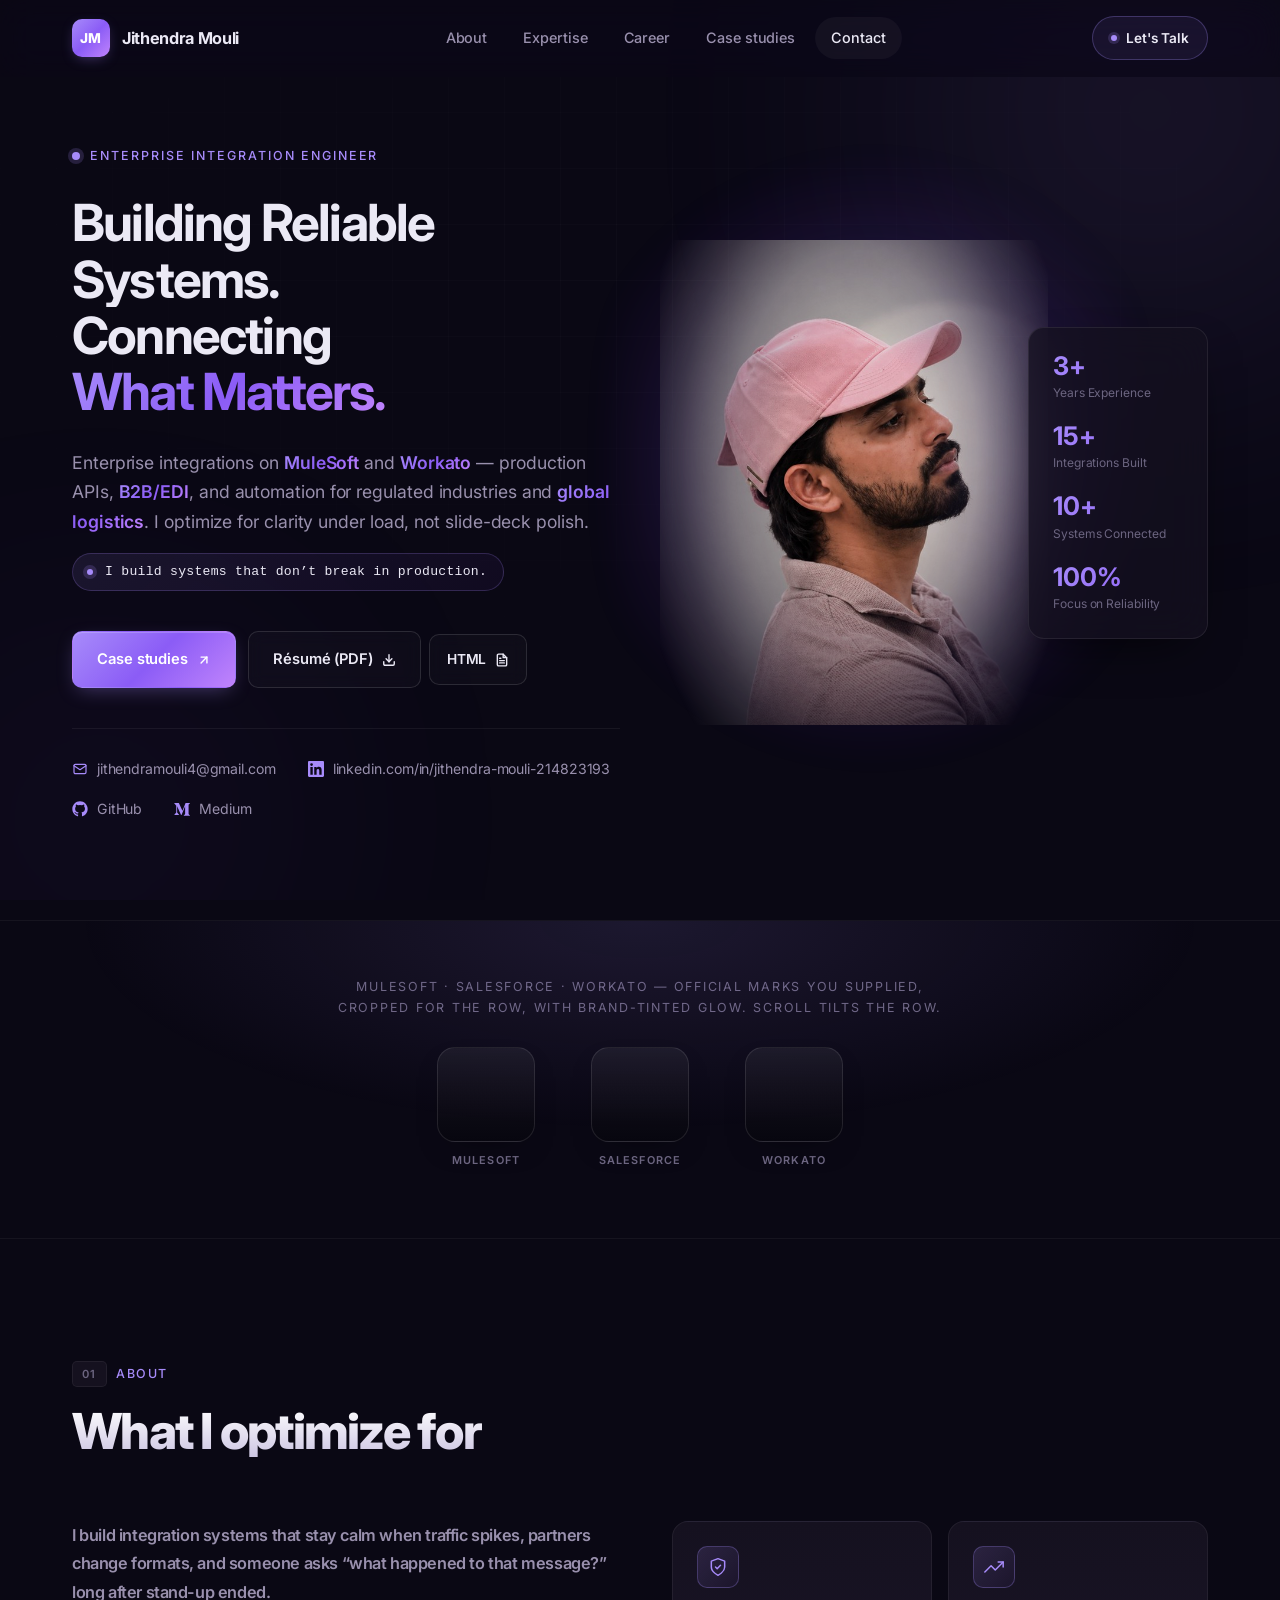
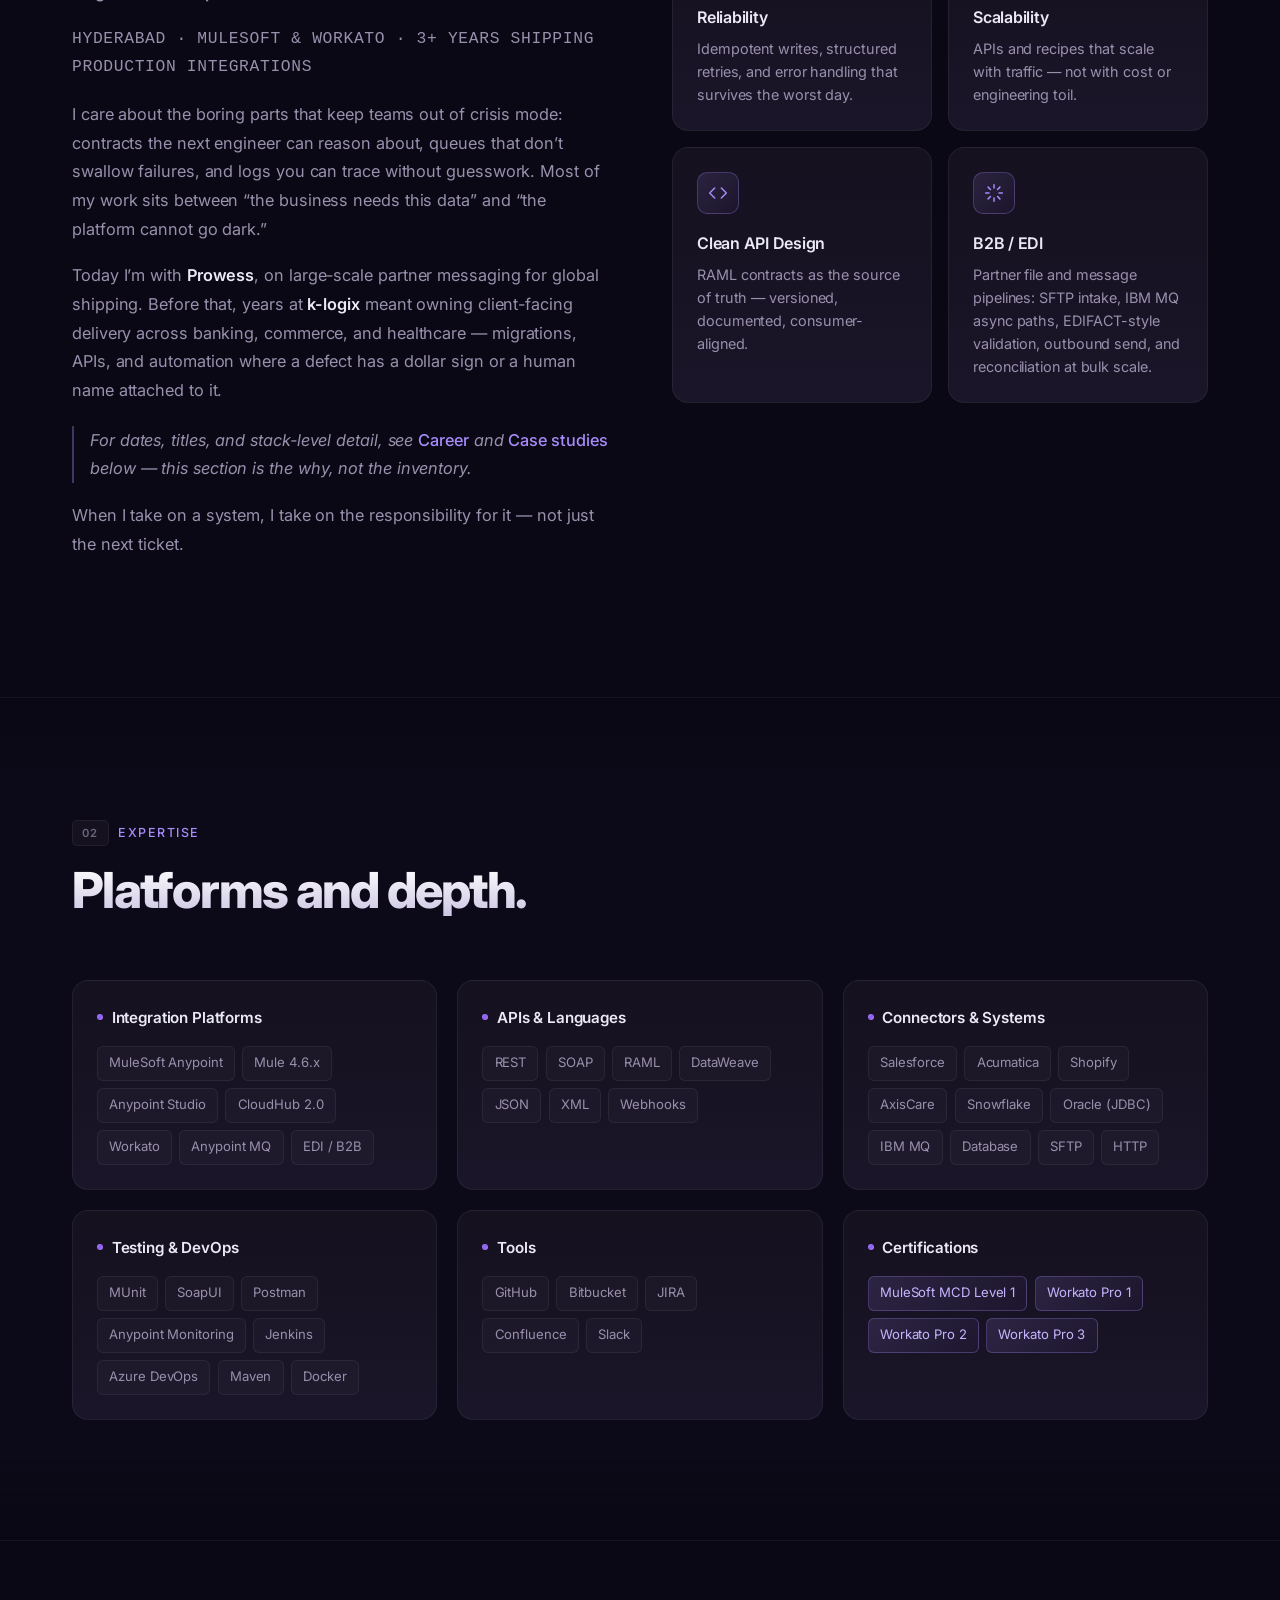
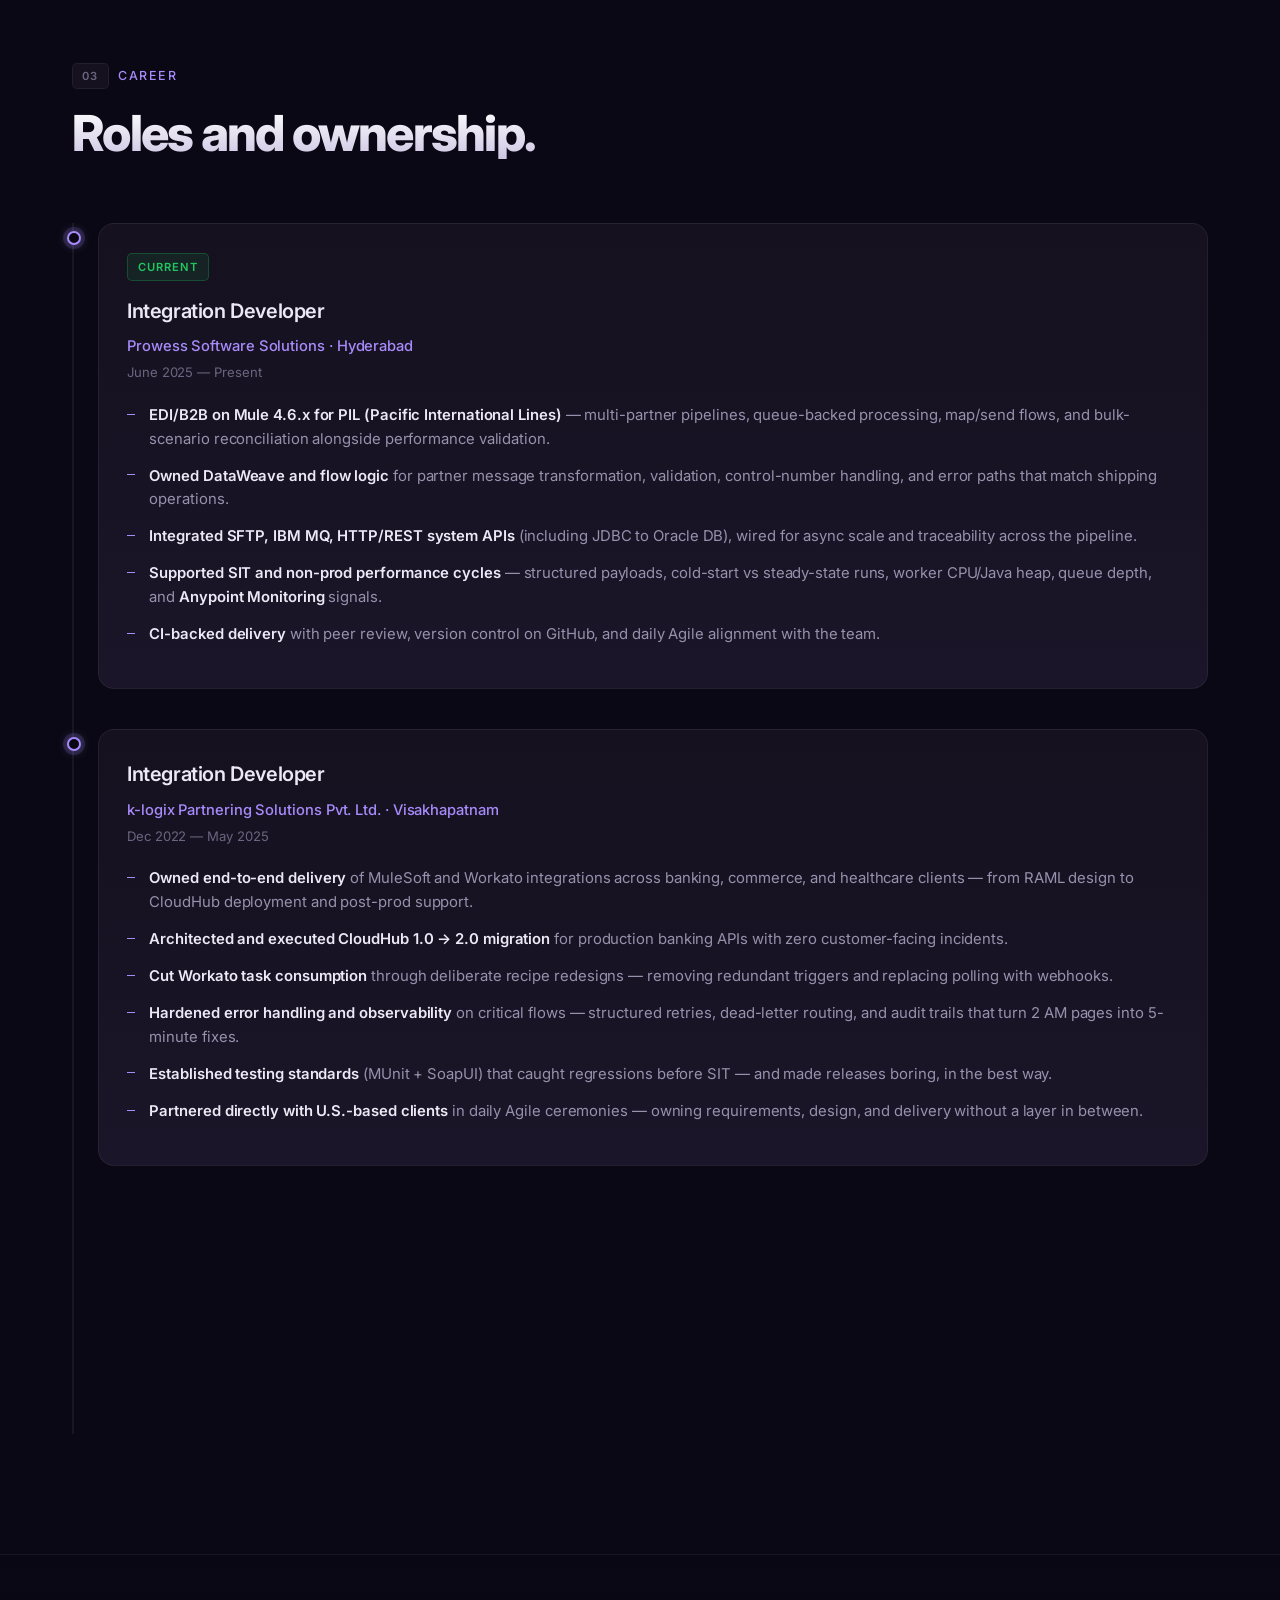
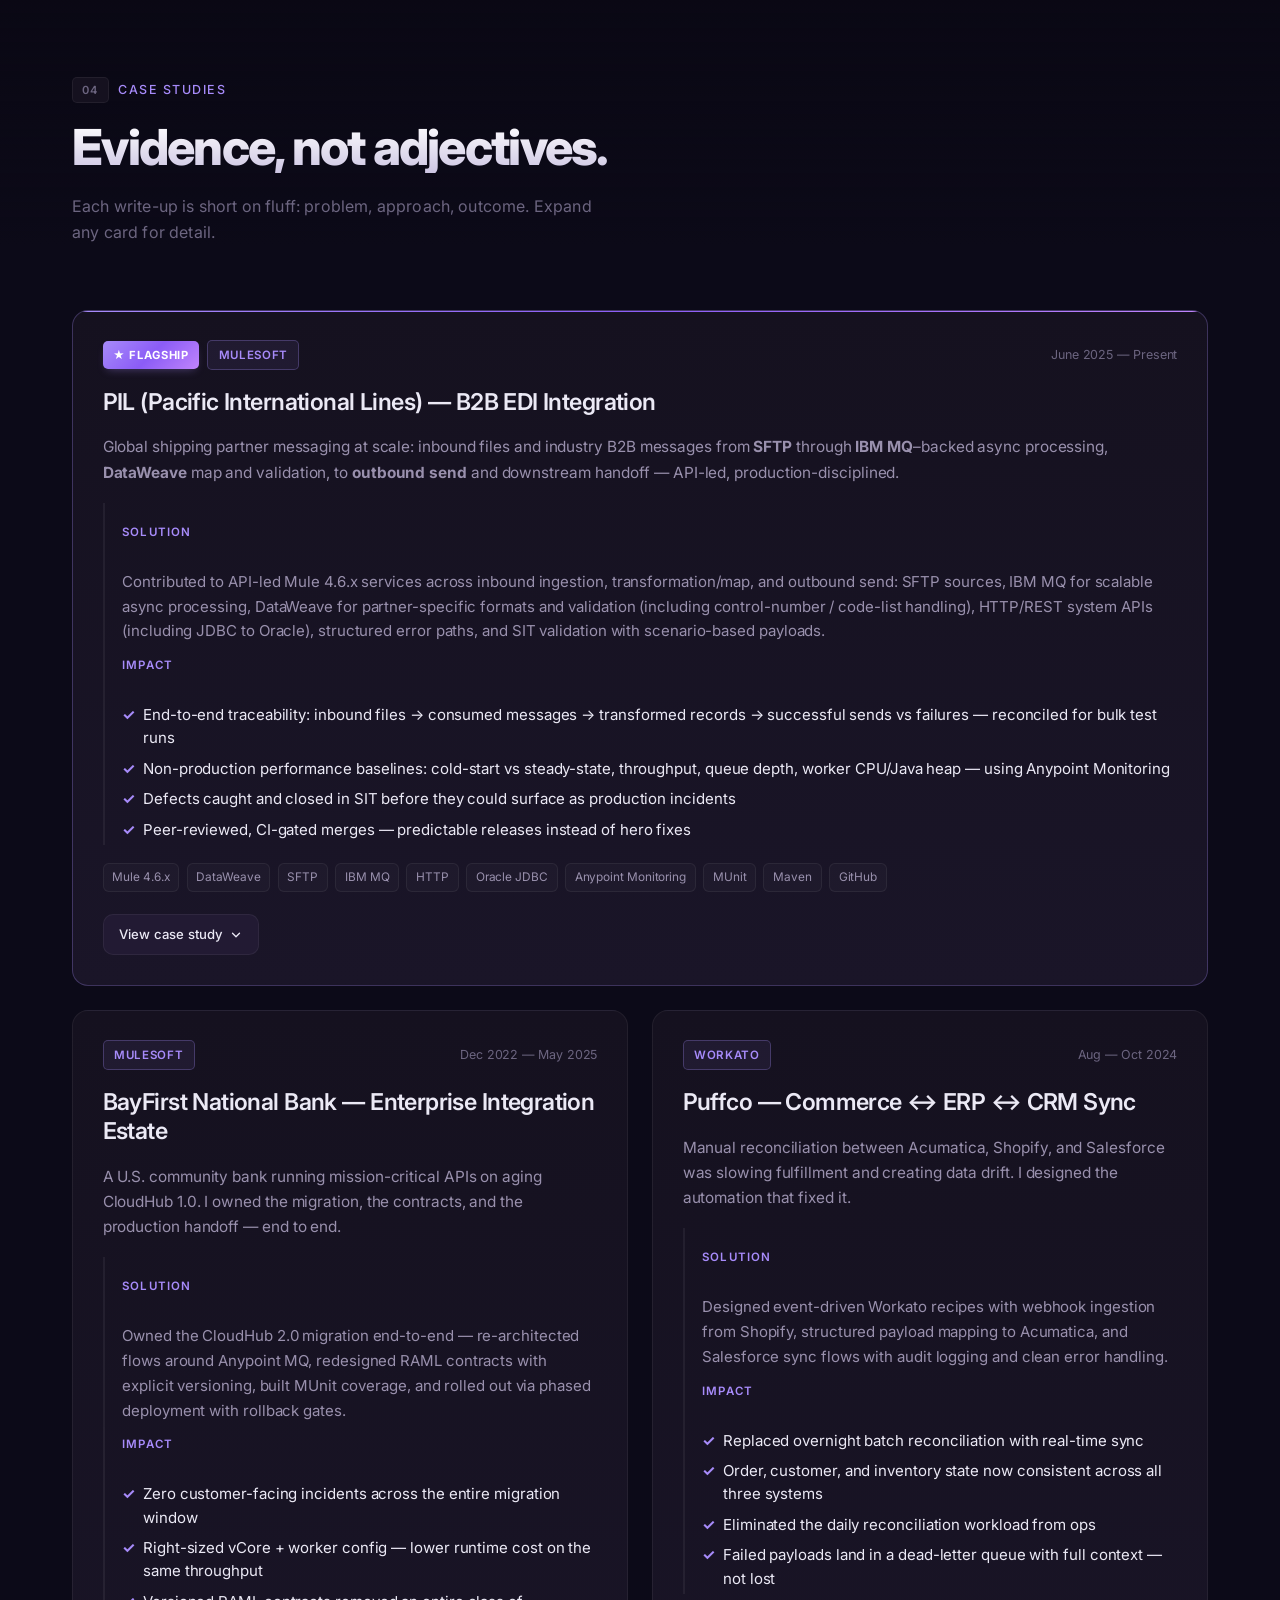
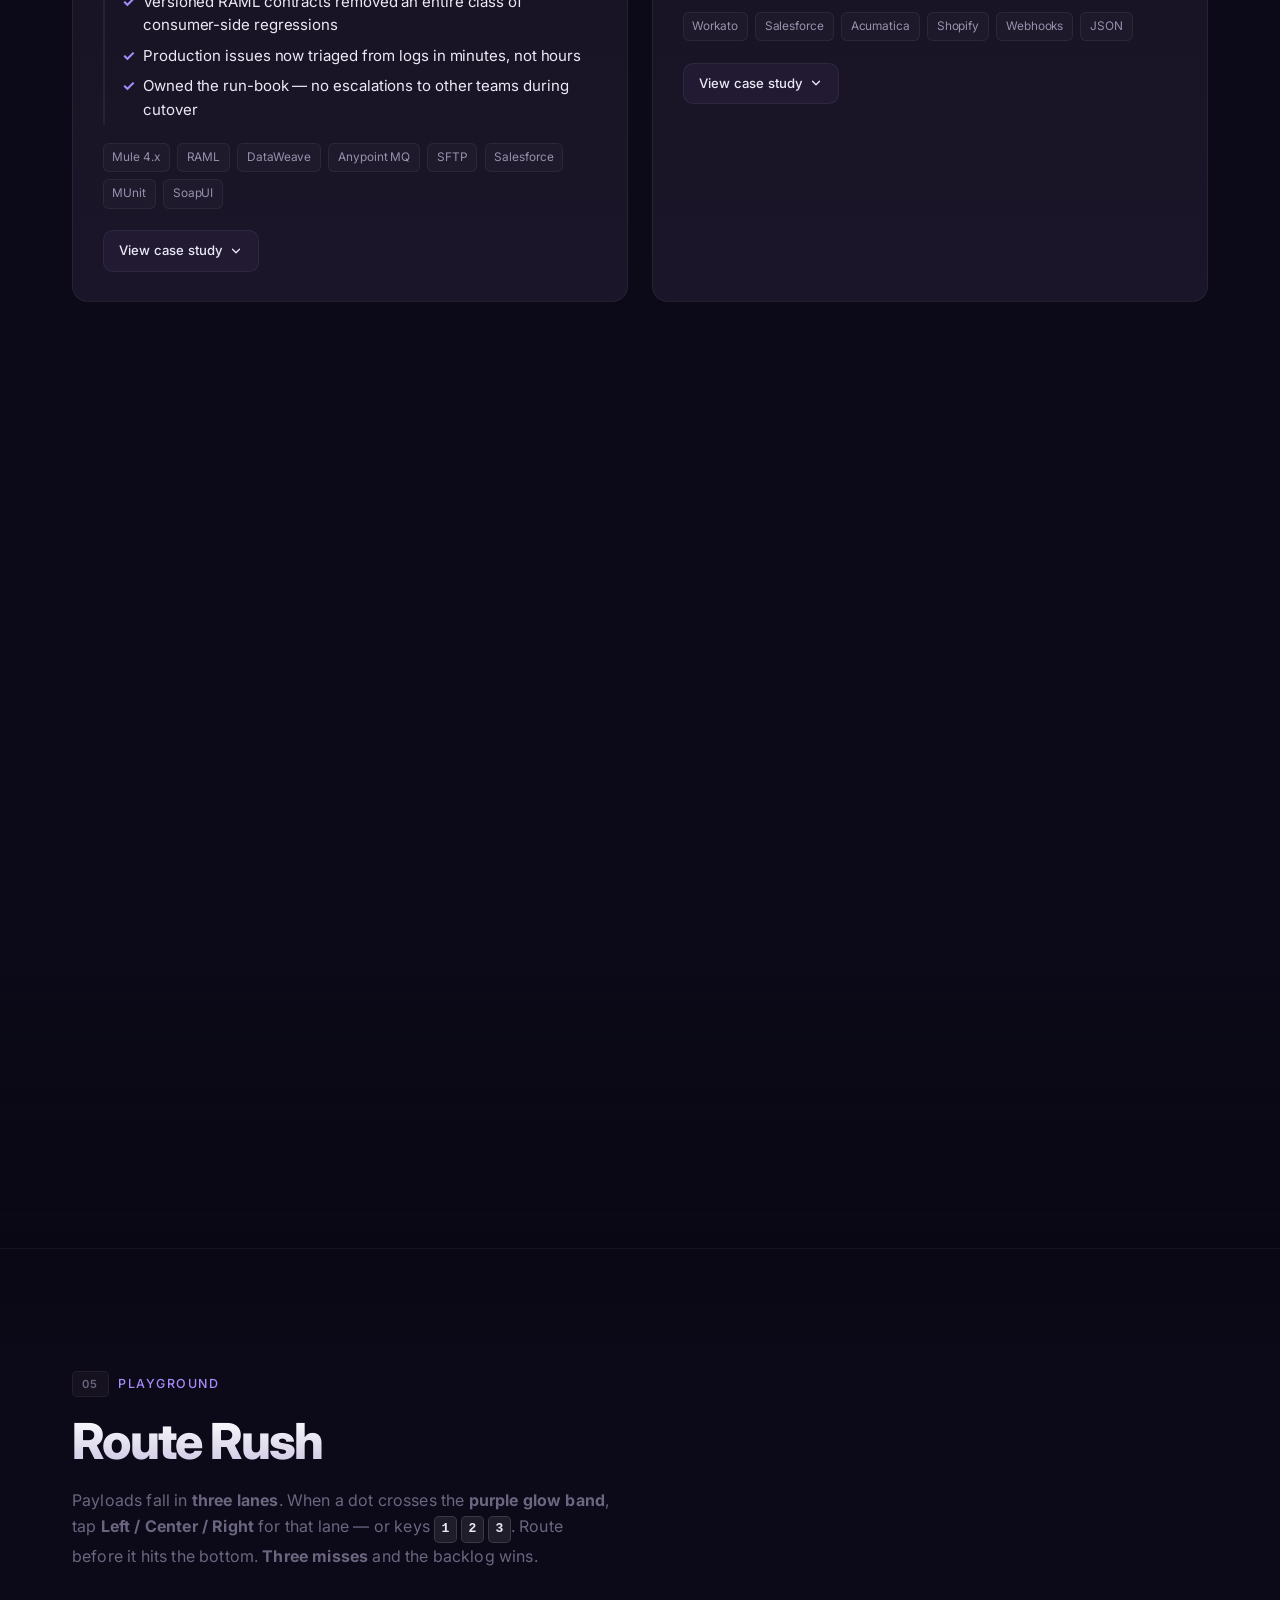
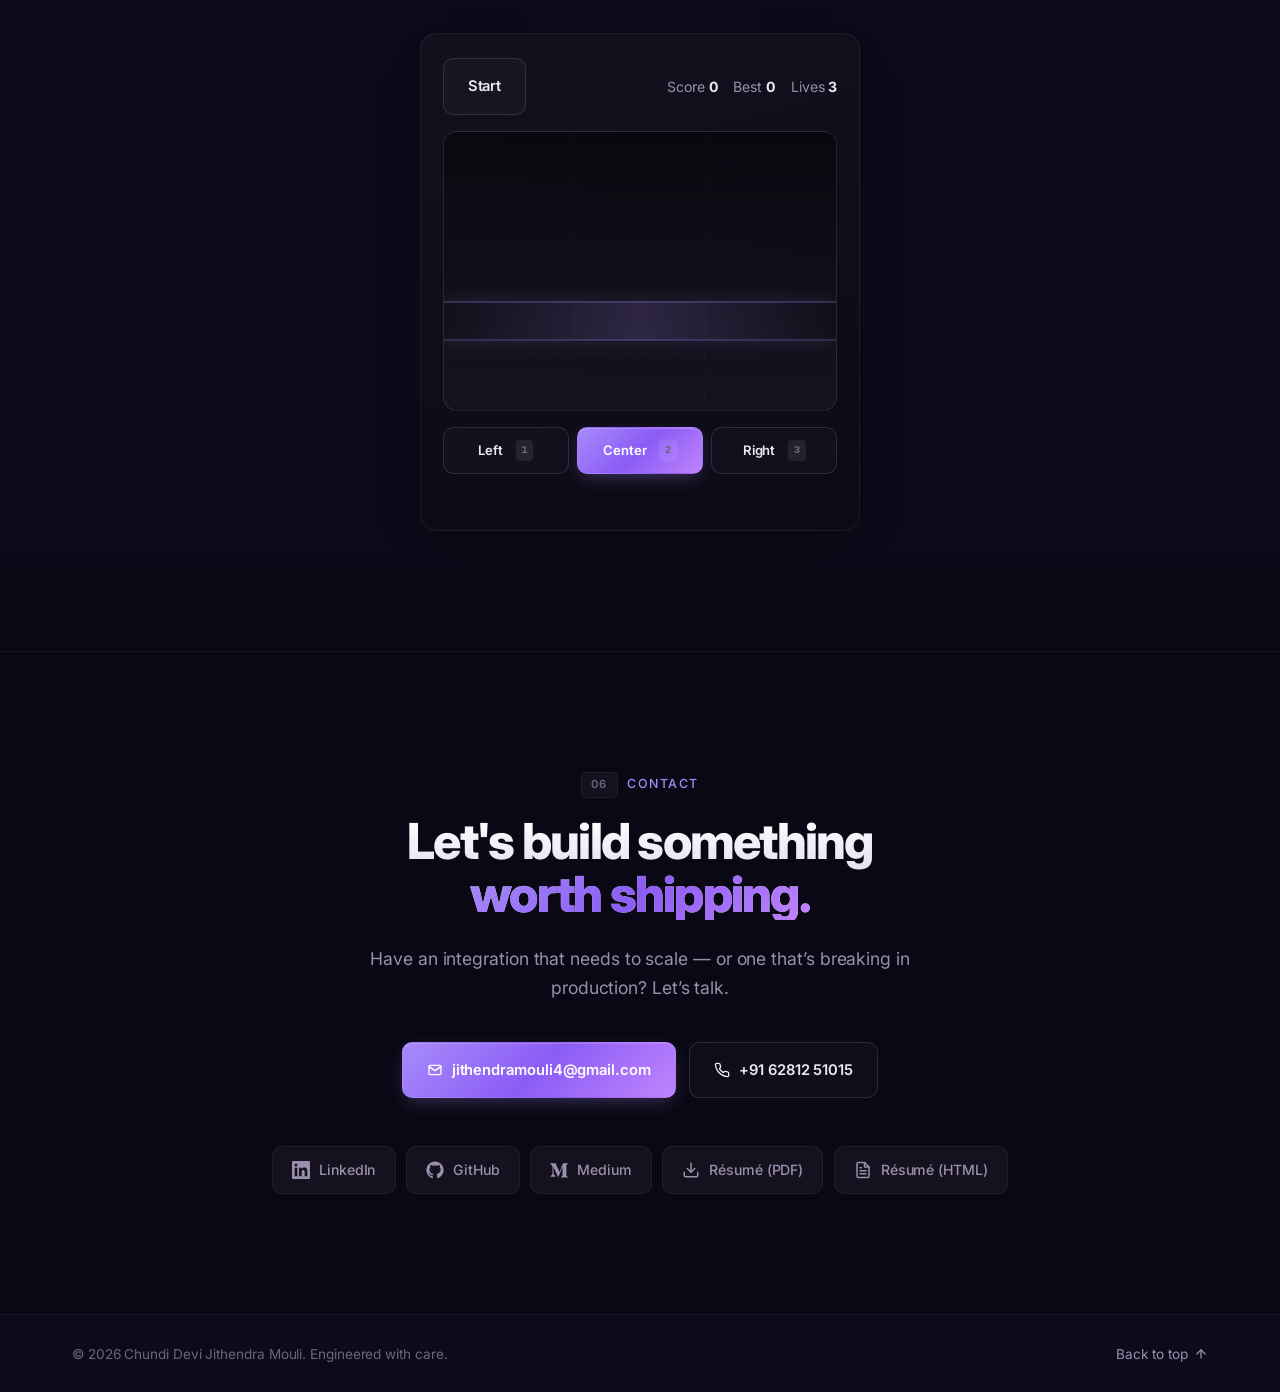
==== commit 684228a5: "Stack strip: reference brand PNGs with Salesforce blue, MuleSoft blue, and Workato cyan glows Made-w" ====
--- a/index.html
+++ b/index.html
@@ -176,26 +176,26 @@
     <section class="section stack-strip reveal" id="stack" aria-label="Platforms in focus">
       <div class="stack-strip__ambient" aria-hidden="true"></div>
       <div class="container">
-        <p class="stack-strip__label">MuleSoft &middot; Salesforce &middot; Workato &mdash; marks ship locally (MuleSoft and Salesforce from <a href="https://github.com/simple-icons/simple-icons" target="_blank" rel="noopener noreferrer">Simple Icons</a>; Workato is a stylized automation mark). Scroll tilts the row.</p>
+        <p class="stack-strip__label">MuleSoft &middot; Salesforce &middot; Workato &mdash; official marks you supplied, cropped for the row, with brand-tinted glow. Scroll tilts the row.</p>
         <div class="stack-strip__brands" data-parallax-row>
           <div class="stack-strip__brand stack-strip__brand--mule" style="--d:0.32" title="MuleSoft">
             <span class="stack-strip__halo" aria-hidden="true"></span>
             <div class="stack-strip__brand-frame">
-              <img src="assets/brands/mulesoft.svg" alt="MuleSoft" width="64" height="64" loading="lazy" decoding="async" />
+              <img class="stack-strip__logo-img" src="assets/brands/mulesoft-ref.png" alt="MuleSoft" width="72" height="72" loading="lazy" decoding="async" />
             </div>
             <span class="stack-strip__name">MuleSoft</span>
           </div>
           <div class="stack-strip__brand stack-strip__brand--sf" style="--d:0.5" title="Salesforce">
             <span class="stack-strip__halo" aria-hidden="true"></span>
             <div class="stack-strip__brand-frame">
-              <img src="assets/brands/salesforce.svg" alt="Salesforce" width="64" height="64" loading="lazy" decoding="async" />
+              <img class="stack-strip__logo-img" src="assets/brands/salesforce-ref.png" alt="Salesforce" width="72" height="72" loading="lazy" decoding="async" />
             </div>
             <span class="stack-strip__name">Salesforce</span>
           </div>
           <div class="stack-strip__brand stack-strip__brand--workato" style="--d:0.22" title="Workato">
             <span class="stack-strip__halo" aria-hidden="true"></span>
             <div class="stack-strip__brand-frame">
-              <img src="assets/brands/workato.svg" alt="Workato" width="64" height="64" loading="lazy" decoding="async" />
+              <img class="stack-strip__logo-img" src="assets/brands/workato-ref.png" alt="Workato" width="72" height="72" loading="lazy" decoding="async" />
             </div>
             <span class="stack-strip__name">Workato</span>
           </div>
--- a/styles.css
+++ b/styles.css
@@ -1411,13 +1411,22 @@
   transform: translateY(calc(var(--scroll-shift, 0px) * var(--d, 0.4) * -0.32 - 5px)) scale(1.04);
 }
 .stack-strip__brand--mule:hover .stack-strip__brand-frame {
-  box-shadow: 0 0 0 1px rgba(0, 217, 165, 0.35), 0 16px 40px -12px rgba(0, 217, 165, 0.35);
+  box-shadow:
+    0 0 0 1px rgba(0, 162, 223, 0.45),
+    0 0 24px -4px rgba(0, 162, 223, 0.35),
+    0 16px 40px -12px rgba(0, 162, 223, 0.25);
 }
 .stack-strip__brand--sf:hover .stack-strip__brand-frame {
-  box-shadow: 0 0 0 1px rgba(0, 161, 224, 0.4), 0 16px 40px -12px rgba(0, 161, 224, 0.35);
+  box-shadow:
+    0 0 0 1px rgba(0, 161, 224, 0.5),
+    0 0 24px -4px rgba(0, 161, 224, 0.4),
+    0 16px 40px -12px rgba(0, 161, 224, 0.3);
 }
 .stack-strip__brand--workato:hover .stack-strip__brand-frame {
-  box-shadow: 0 0 0 1px rgba(255, 107, 44, 0.4), 0 16px 40px -12px rgba(255, 107, 44, 0.3);
+  box-shadow:
+    0 0 0 1px rgba(0, 213, 210, 0.5),
+    0 0 28px -4px rgba(0, 213, 210, 0.35),
+    0 16px 40px -12px rgba(0, 213, 210, 0.22);
 }
 
 .stack-strip__halo {
@@ -1446,10 +1455,58 @@
 }
 .stack-strip__brand-frame img {
   display: block;
-  width: 64px;
-  height: 64px;
+  width: 72px;
+  height: 72px;
   object-fit: contain;
   image-rendering: -webkit-optimize-contrast;
+}
+
+/* Reference marks: brand-colored glow (drop-shadow reads well on dark UI) */
+.stack-strip__logo-img {
+  border-radius: 12px;
+  transition: filter 0.4s var(--ease), transform 0.35s var(--ease);
+}
+
+.stack-strip__brand--sf .stack-strip__logo-img {
+  filter:
+    drop-shadow(0 0 6px rgba(0, 161, 224, 0.55))
+    drop-shadow(0 0 16px rgba(0, 161, 224, 0.28));
+}
+.stack-strip__brand--sf:hover .stack-strip__logo-img {
+  filter:
+    drop-shadow(0 0 10px rgba(0, 161, 224, 0.95))
+    drop-shadow(0 0 26px rgba(0, 161, 224, 0.5))
+    drop-shadow(0 0 42px rgba(0, 161, 224, 0.22));
+}
+
+.stack-strip__brand--mule .stack-strip__logo-img {
+  filter:
+    drop-shadow(0 0 6px rgba(0, 162, 223, 0.55))
+    drop-shadow(0 0 16px rgba(0, 162, 223, 0.28));
+}
+.stack-strip__brand--mule:hover .stack-strip__logo-img {
+  filter:
+    drop-shadow(0 0 10px rgba(0, 162, 223, 0.95))
+    drop-shadow(0 0 26px rgba(0, 162, 223, 0.48))
+    drop-shadow(0 0 42px rgba(0, 162, 223, 0.2));
+}
+
+.stack-strip__brand--workato .stack-strip__logo-img {
+  filter:
+    drop-shadow(0 0 8px rgba(0, 213, 210, 0.65))
+    drop-shadow(0 0 18px rgba(0, 213, 210, 0.35));
+}
+.stack-strip__brand--workato:hover .stack-strip__logo-img {
+  filter:
+    drop-shadow(0 0 12px rgba(0, 213, 210, 1))
+    drop-shadow(0 0 28px rgba(0, 213, 210, 0.55))
+    drop-shadow(0 0 48px rgba(0, 213, 210, 0.25));
+}
+
+@media (prefers-reduced-motion: reduce) {
+  .stack-strip__logo-img {
+    transition: none;
+  }
 }
 
 .stack-strip__name {
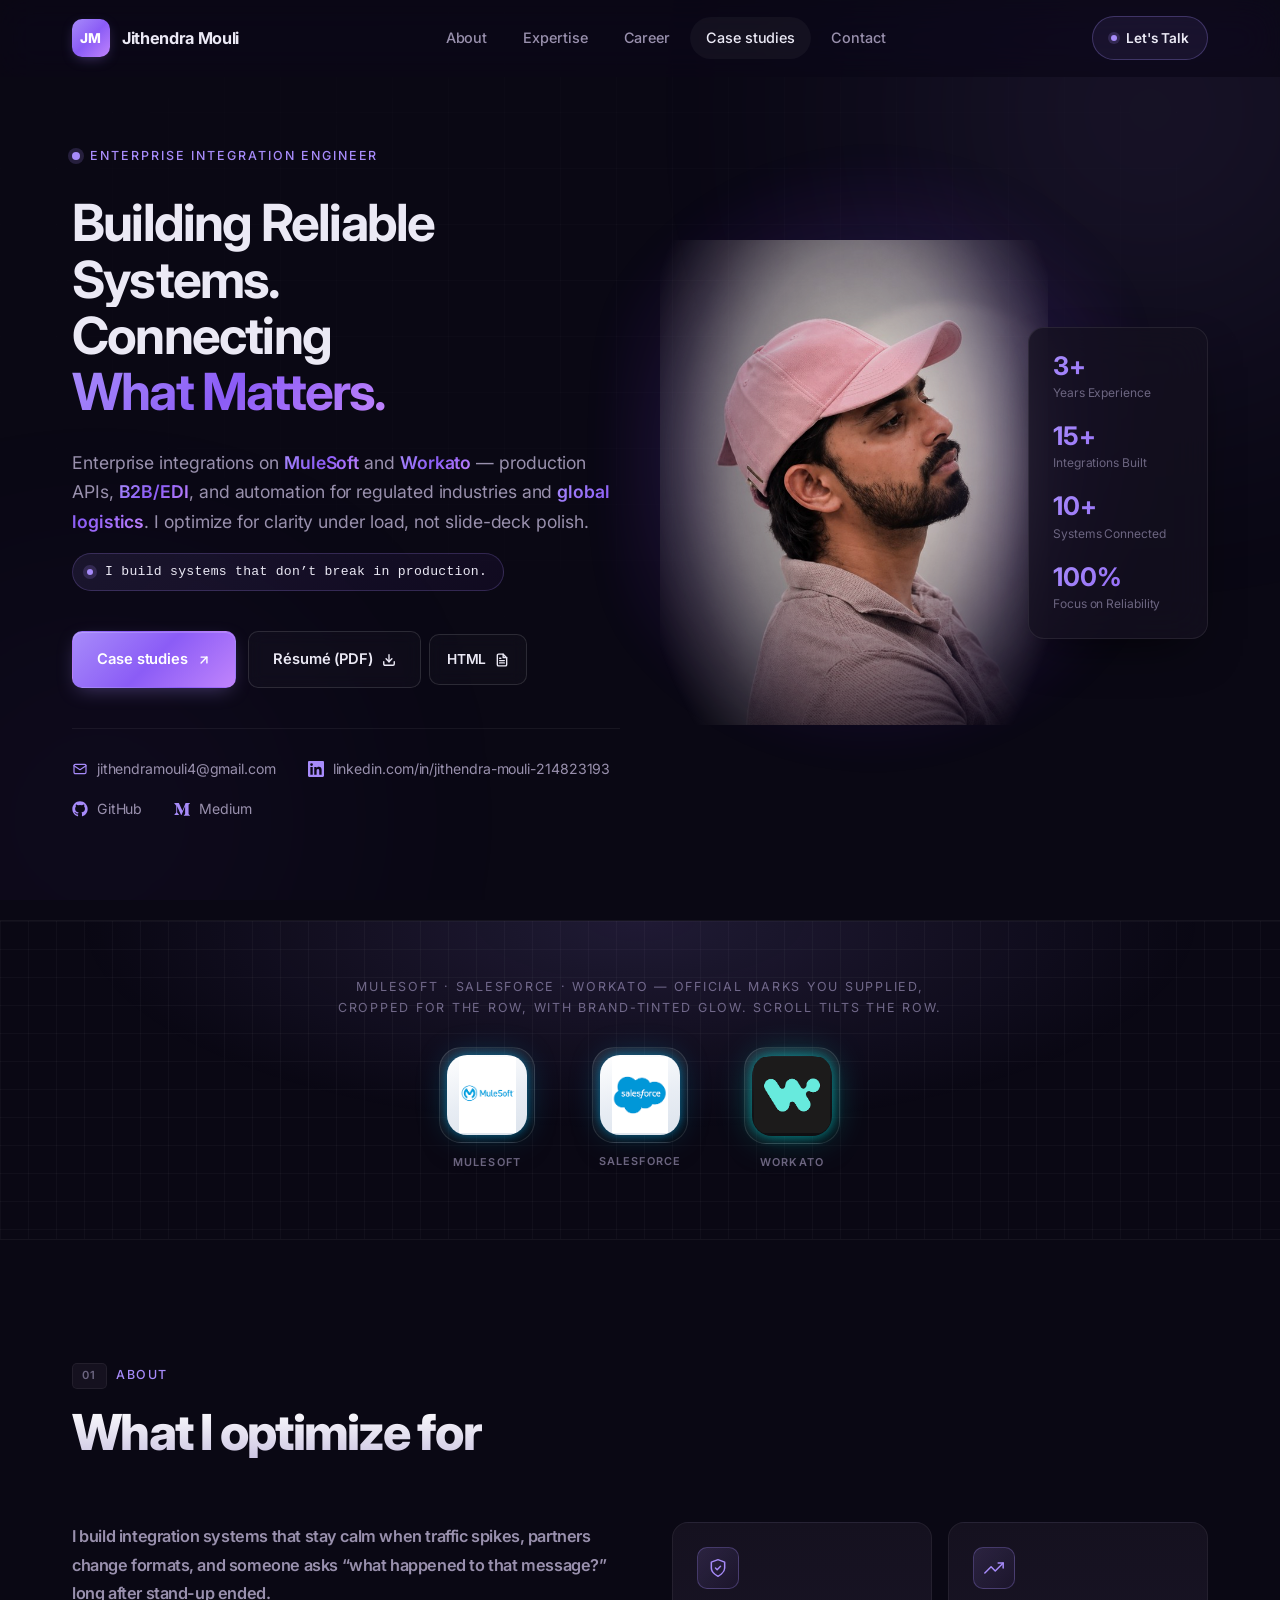
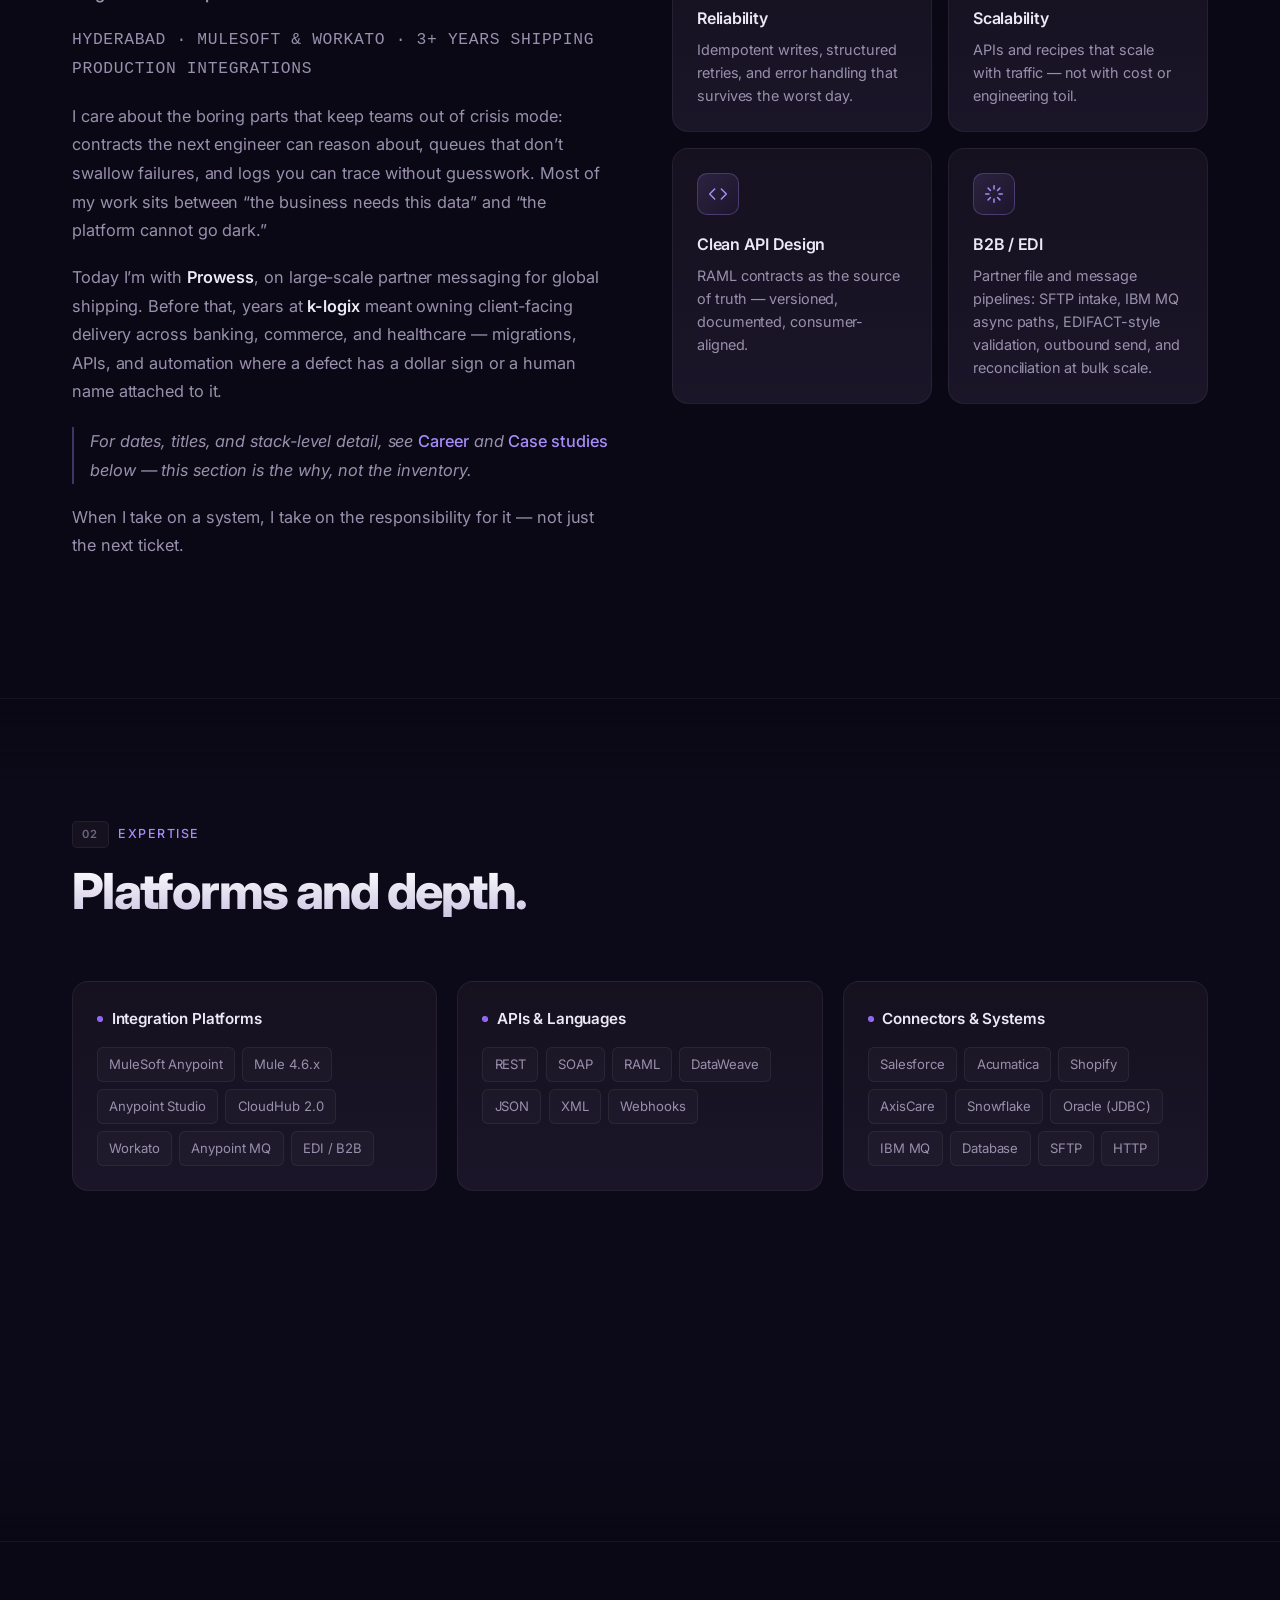
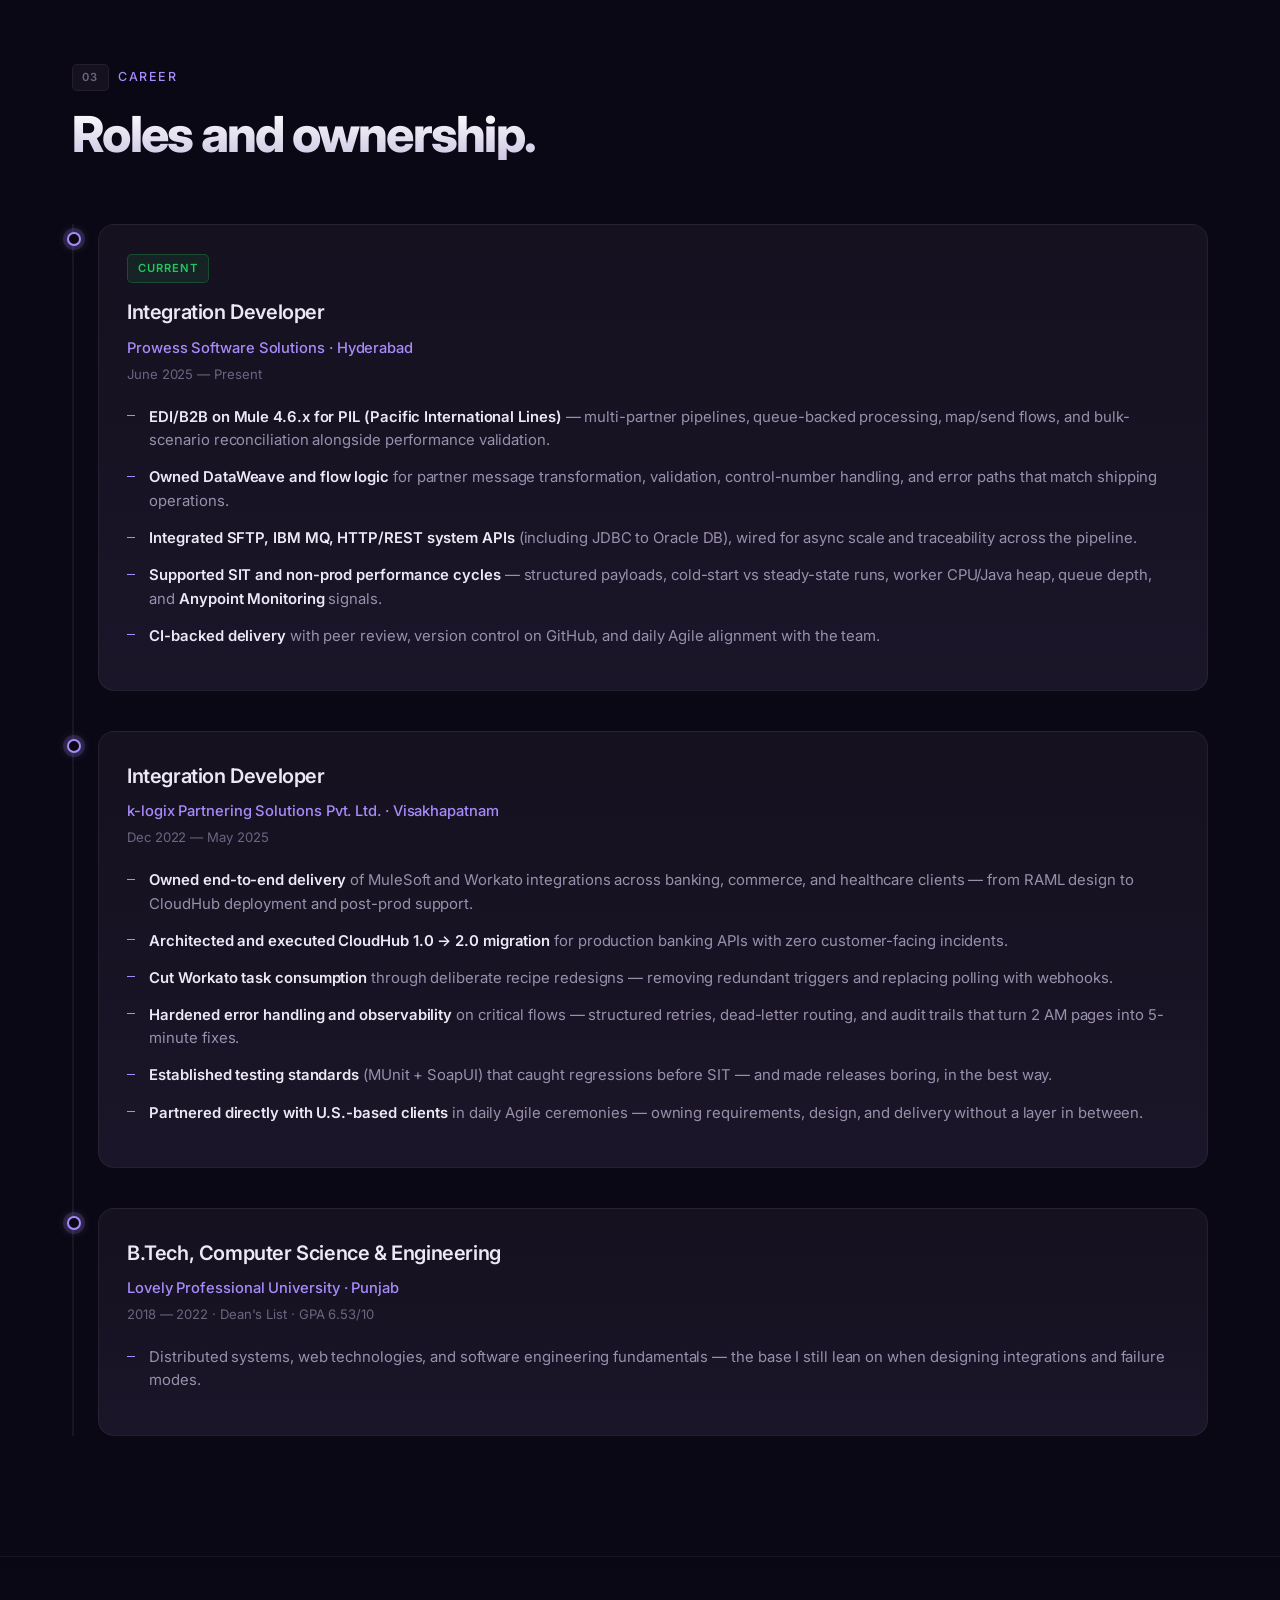
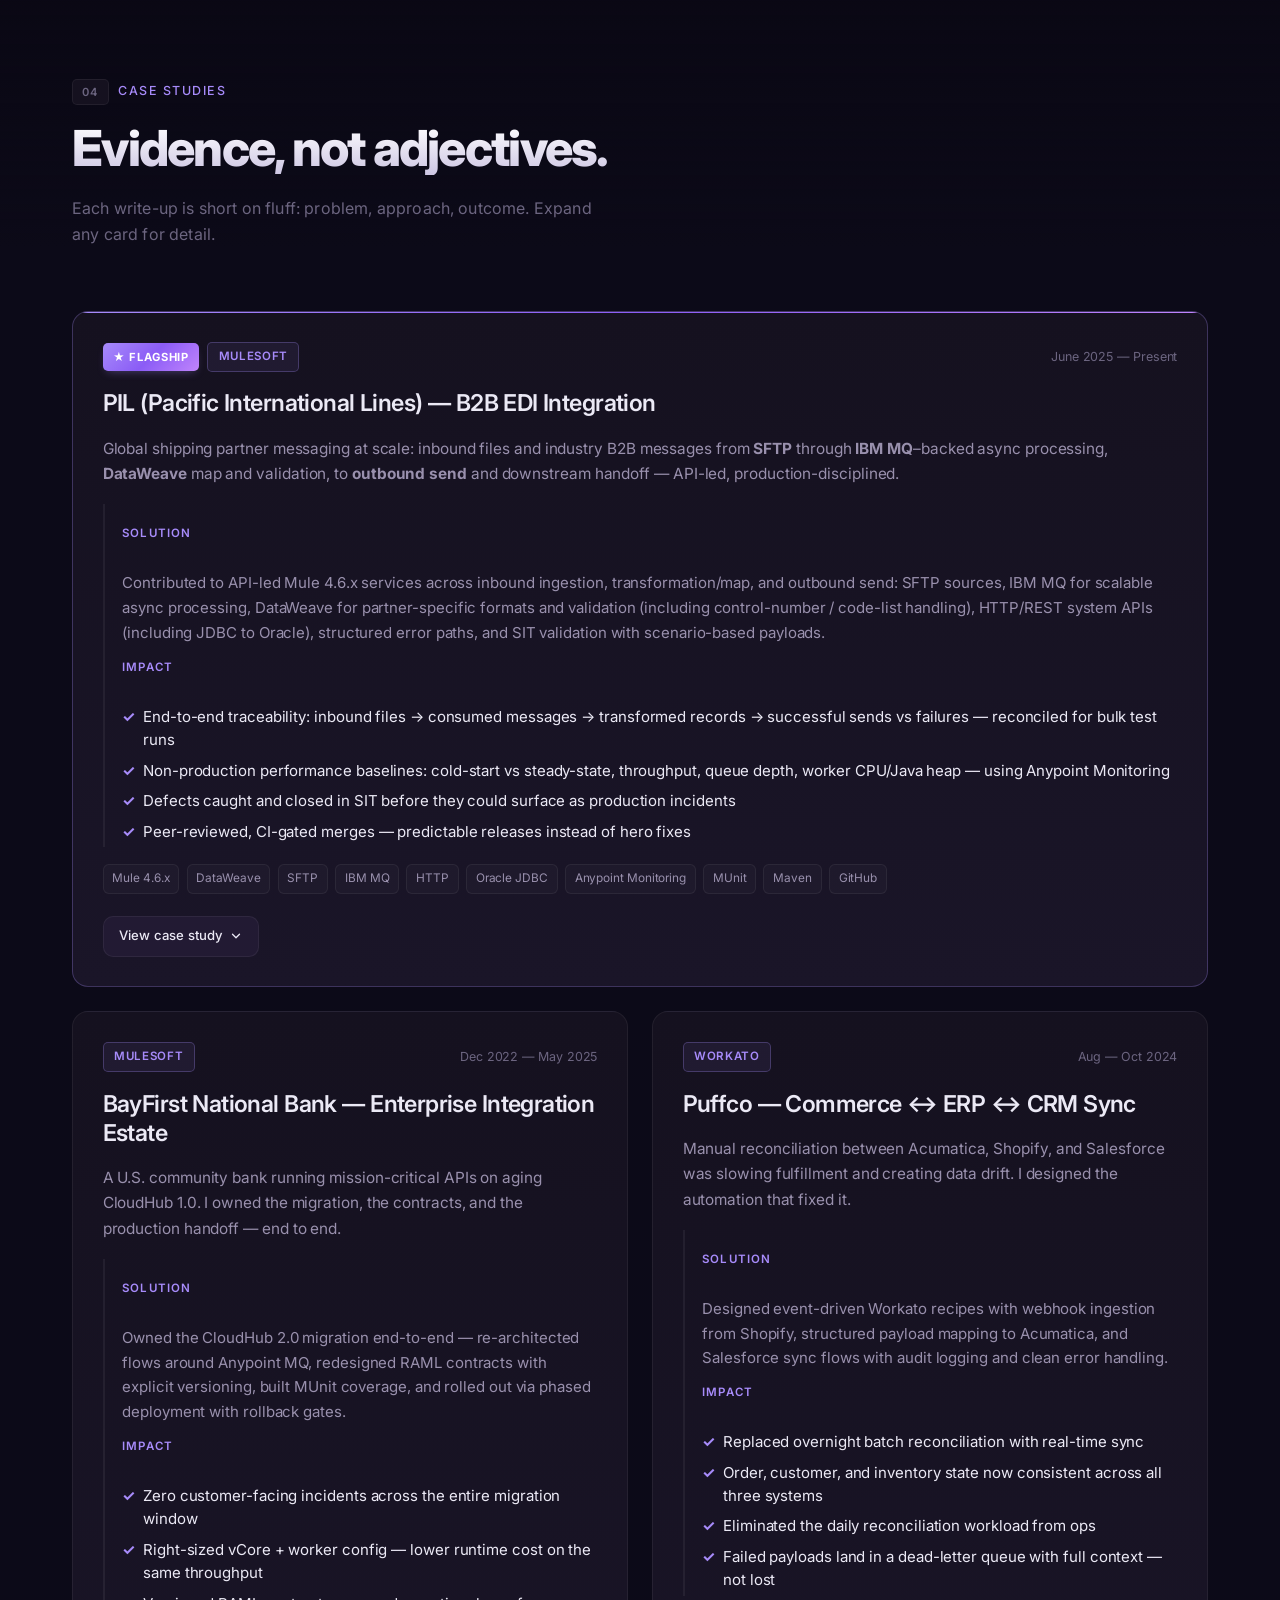
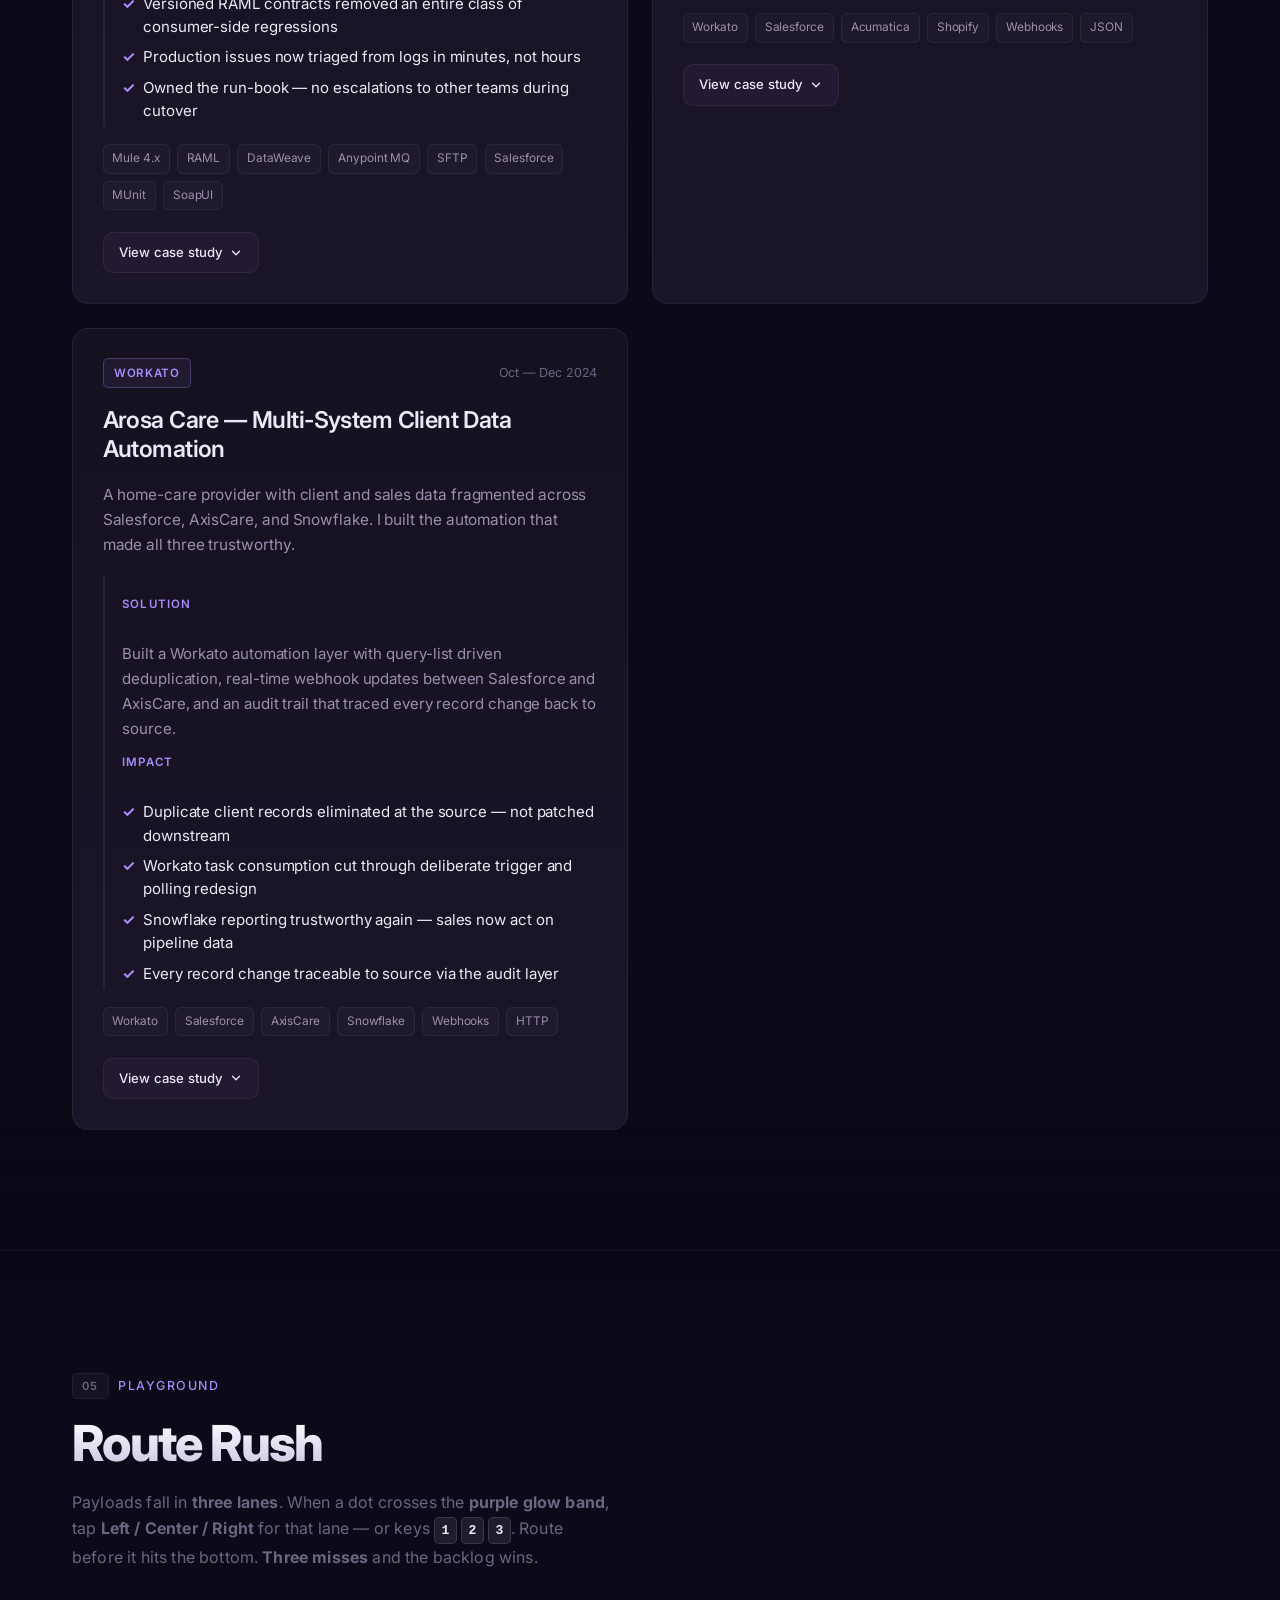
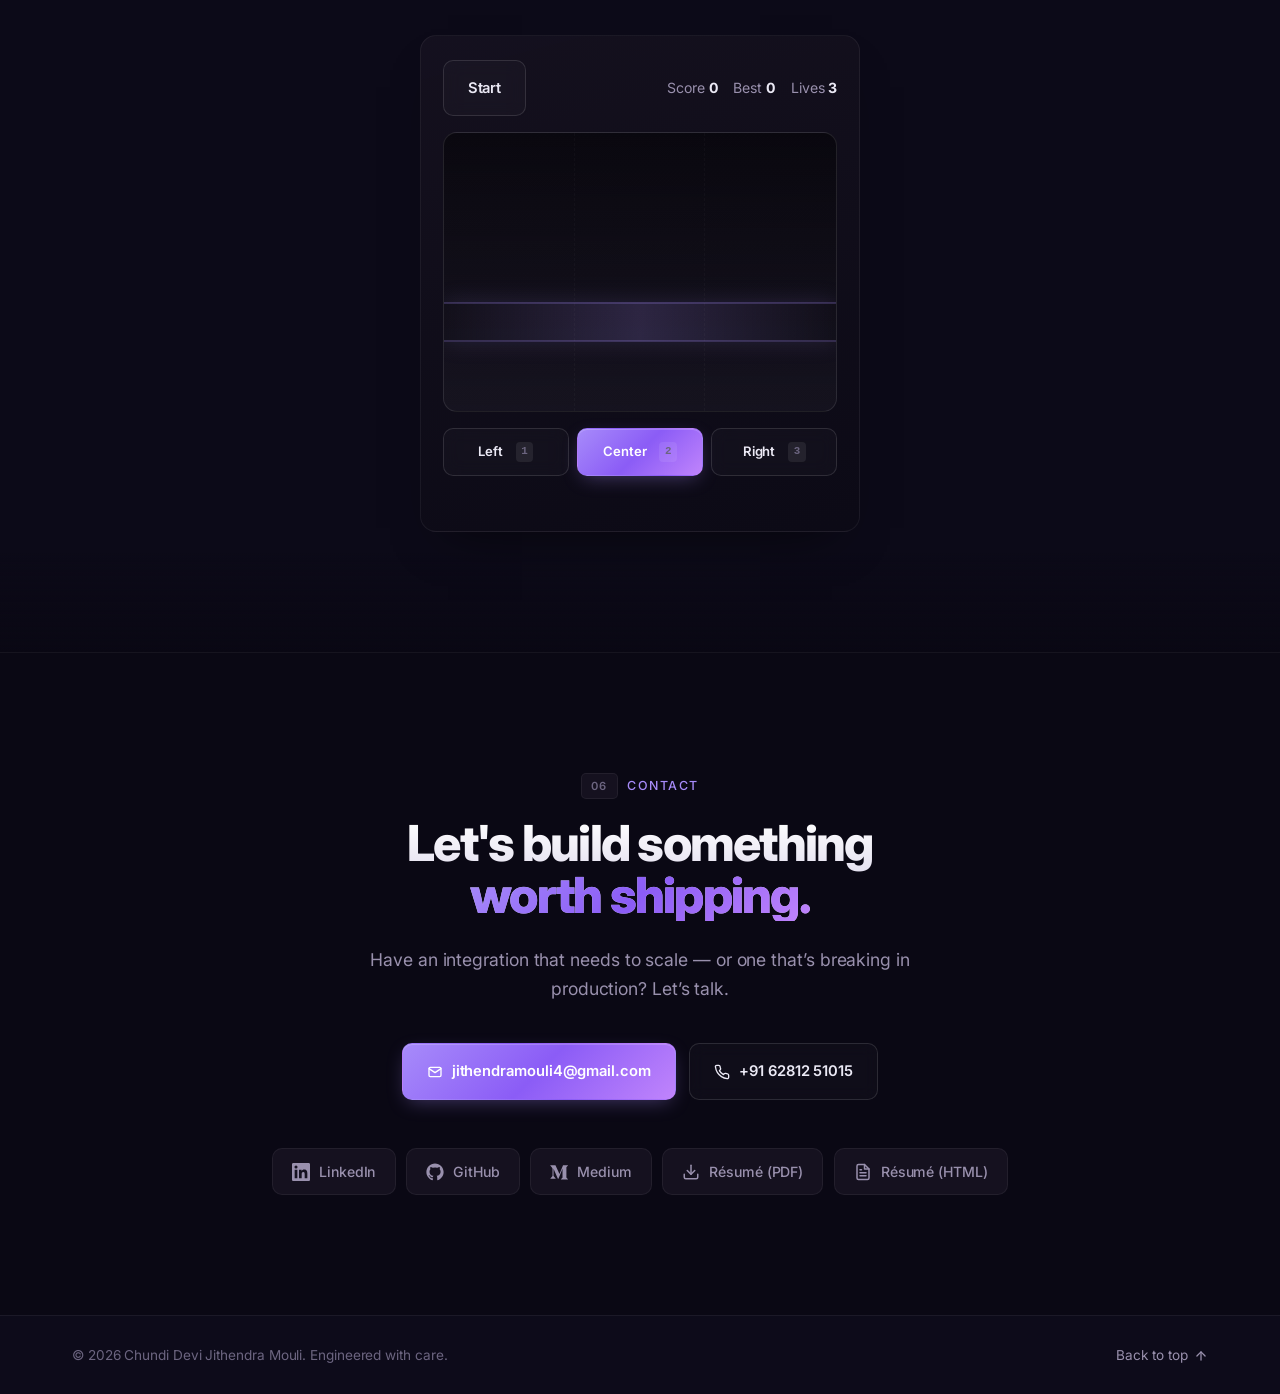
==== commit 11d060db: "Stack strip: app-icon tiles, eager logo load, rotateX tilt, subtler reveal IO Made-with: Cursor" ====
--- a/index.html
+++ b/index.html
@@ -181,21 +181,27 @@
           <div class="stack-strip__brand stack-strip__brand--mule" style="--d:0.32" title="MuleSoft">
             <span class="stack-strip__halo" aria-hidden="true"></span>
             <div class="stack-strip__brand-frame">
-              <img class="stack-strip__logo-img" src="assets/brands/mulesoft-ref.png" alt="MuleSoft" width="72" height="72" loading="lazy" decoding="async" />
+              <div class="stack-strip__logo-tile">
+                <img class="stack-strip__logo-img" src="assets/brands/mulesoft-ref.png" alt="MuleSoft" width="80" height="80" loading="eager" decoding="async" fetchpriority="high" />
+              </div>
             </div>
             <span class="stack-strip__name">MuleSoft</span>
           </div>
           <div class="stack-strip__brand stack-strip__brand--sf" style="--d:0.5" title="Salesforce">
             <span class="stack-strip__halo" aria-hidden="true"></span>
             <div class="stack-strip__brand-frame">
-              <img class="stack-strip__logo-img" src="assets/brands/salesforce-ref.png" alt="Salesforce" width="72" height="72" loading="lazy" decoding="async" />
+              <div class="stack-strip__logo-tile">
+                <img class="stack-strip__logo-img" src="assets/brands/salesforce-ref.png" alt="Salesforce" width="80" height="80" loading="eager" decoding="async" />
+              </div>
             </div>
             <span class="stack-strip__name">Salesforce</span>
           </div>
           <div class="stack-strip__brand stack-strip__brand--workato" style="--d:0.22" title="Workato">
             <span class="stack-strip__halo" aria-hidden="true"></span>
             <div class="stack-strip__brand-frame">
-              <img class="stack-strip__logo-img" src="assets/brands/workato-ref.png" alt="Workato" width="72" height="72" loading="lazy" decoding="async" />
+              <div class="stack-strip__logo-tile">
+                <img class="stack-strip__logo-img" src="assets/brands/workato-ref.png" alt="Workato" width="80" height="80" loading="eager" decoding="async" />
+              </div>
             </div>
             <span class="stack-strip__name">Workato</span>
           </div>
--- a/styles.css
+++ b/styles.css
@@ -1365,7 +1365,11 @@
 .stack-strip__ambient {
   position: absolute;
   inset: 0;
-  background: radial-gradient(80% 120% at 50% 0%, rgba(167, 139, 250, 0.12), transparent 55%);
+  background:
+    linear-gradient(rgba(255, 255, 255, 0.03) 1px, transparent 1px),
+    linear-gradient(90deg, rgba(255, 255, 255, 0.03) 1px, transparent 1px),
+    radial-gradient(80% 120% at 50% 0%, rgba(167, 139, 250, 0.14), transparent 55%);
+  background-size: 28px 28px, 28px 28px, auto;
   pointer-events: none;
 }
 
@@ -1393,7 +1397,9 @@
   justify-content: center;
   align-items: flex-end;
   gap: 2.25rem 3.5rem;
-  transform: translate3d(0, var(--scroll-shift, 0px), 0) rotate(var(--scroll-tilt, 0deg));
+  perspective: 1100px;
+  transform-style: preserve-3d;
+  transform: translate3d(0, var(--scroll-shift, 0px), 0) rotateX(var(--scroll-tilt, 0deg));
   will-change: transform;
 }
 
@@ -1446,66 +1452,83 @@
 .stack-strip__brand-frame {
   position: relative;
   z-index: 1;
-  padding: 0.65rem 0.75rem;
-  border-radius: 18px;
-  background: linear-gradient(180deg, rgba(255, 255, 255, 0.06), rgba(0, 0, 0, 0.25));
-  border: 1px solid rgba(255, 255, 255, 0.1);
+  padding: 0.45rem;
+  border-radius: 22px;
+  background: linear-gradient(155deg, rgba(255, 255, 255, 0.09), rgba(0, 0, 0, 0.32));
+  border: 1px solid rgba(255, 255, 255, 0.12);
   box-shadow: 0 12px 32px -18px rgba(0, 0, 0, 0.55);
   transition: box-shadow 0.35s var(--ease), border-color 0.35s var(--ease), transform 0.35s var(--ease);
 }
-.stack-strip__brand-frame img {
+
+/* App-icon style tile: light mat for white-backed marks, dark mat for Workato */
+.stack-strip__logo-tile {
+  width: 80px;
+  height: 80px;
+  border-radius: 20px;
+  overflow: hidden;
+  display: grid;
+  place-items: center;
+  background: linear-gradient(165deg, #ffffff 0%, #e8edf4 55%, #dce3ec 100%);
+  box-sizing: border-box;
+  isolation: isolate;
+  transition: filter 0.4s var(--ease), transform 0.35s var(--ease);
+}
+
+.stack-strip__brand--workato .stack-strip__logo-tile {
+  background: linear-gradient(165deg, #222226 0%, #141418 50%, #0e0e11 100%);
+}
+
+.stack-strip__logo-img {
   display: block;
-  width: 72px;
-  height: 72px;
+  width: 76px;
+  height: 76px;
   object-fit: contain;
-  image-rendering: -webkit-optimize-contrast;
-}
-
-/* Reference marks: brand-colored glow (drop-shadow reads well on dark UI) */
-.stack-strip__logo-img {
-  border-radius: 12px;
-  transition: filter 0.4s var(--ease), transform 0.35s var(--ease);
-}
-
-.stack-strip__brand--sf .stack-strip__logo-img {
+}
+
+/* Brand glow on the whole tile (reads clearly on dark UI) */
+.stack-strip__brand--sf .stack-strip__logo-tile {
   filter:
-    drop-shadow(0 0 6px rgba(0, 161, 224, 0.55))
-    drop-shadow(0 0 16px rgba(0, 161, 224, 0.28));
-}
-.stack-strip__brand--sf:hover .stack-strip__logo-img {
+    drop-shadow(0 0 5px rgba(0, 161, 224, 0.5))
+    drop-shadow(0 0 14px rgba(0, 161, 224, 0.28));
+}
+.stack-strip__brand--sf:hover .stack-strip__logo-tile {
   filter:
-    drop-shadow(0 0 10px rgba(0, 161, 224, 0.95))
-    drop-shadow(0 0 26px rgba(0, 161, 224, 0.5))
-    drop-shadow(0 0 42px rgba(0, 161, 224, 0.22));
-}
-
-.stack-strip__brand--mule .stack-strip__logo-img {
+    drop-shadow(0 0 9px rgba(0, 161, 224, 0.9))
+    drop-shadow(0 0 22px rgba(0, 161, 224, 0.48))
+    drop-shadow(0 0 36px rgba(0, 161, 224, 0.2));
+}
+
+.stack-strip__brand--mule .stack-strip__logo-tile {
   filter:
-    drop-shadow(0 0 6px rgba(0, 162, 223, 0.55))
-    drop-shadow(0 0 16px rgba(0, 162, 223, 0.28));
-}
-.stack-strip__brand--mule:hover .stack-strip__logo-img {
+    drop-shadow(0 0 5px rgba(0, 162, 223, 0.5))
+    drop-shadow(0 0 14px rgba(0, 162, 223, 0.28));
+}
+.stack-strip__brand--mule:hover .stack-strip__logo-tile {
   filter:
-    drop-shadow(0 0 10px rgba(0, 162, 223, 0.95))
-    drop-shadow(0 0 26px rgba(0, 162, 223, 0.48))
-    drop-shadow(0 0 42px rgba(0, 162, 223, 0.2));
-}
-
-.stack-strip__brand--workato .stack-strip__logo-img {
+    drop-shadow(0 0 9px rgba(0, 162, 223, 0.9))
+    drop-shadow(0 0 22px rgba(0, 162, 223, 0.45))
+    drop-shadow(0 0 36px rgba(0, 162, 223, 0.18));
+}
+
+.stack-strip__brand--workato .stack-strip__logo-tile {
   filter:
-    drop-shadow(0 0 8px rgba(0, 213, 210, 0.65))
-    drop-shadow(0 0 18px rgba(0, 213, 210, 0.35));
-}
-.stack-strip__brand--workato:hover .stack-strip__logo-img {
+    drop-shadow(0 0 6px rgba(0, 213, 210, 0.55))
+    drop-shadow(0 0 16px rgba(0, 213, 210, 0.32));
+}
+.stack-strip__brand--workato:hover .stack-strip__logo-tile {
   filter:
-    drop-shadow(0 0 12px rgba(0, 213, 210, 1))
-    drop-shadow(0 0 28px rgba(0, 213, 210, 0.55))
-    drop-shadow(0 0 48px rgba(0, 213, 210, 0.25));
+    drop-shadow(0 0 10px rgba(0, 213, 210, 0.95))
+    drop-shadow(0 0 24px rgba(0, 213, 210, 0.5))
+    drop-shadow(0 0 40px rgba(0, 213, 210, 0.22));
 }
 
 @media (prefers-reduced-motion: reduce) {
-  .stack-strip__logo-img {
+  .stack-strip__logo-tile {
     transition: none;
+  }
+  .stack-strip__brands {
+    transform: translate3d(0, 0, 0);
+    perspective: none;
   }
 }
 
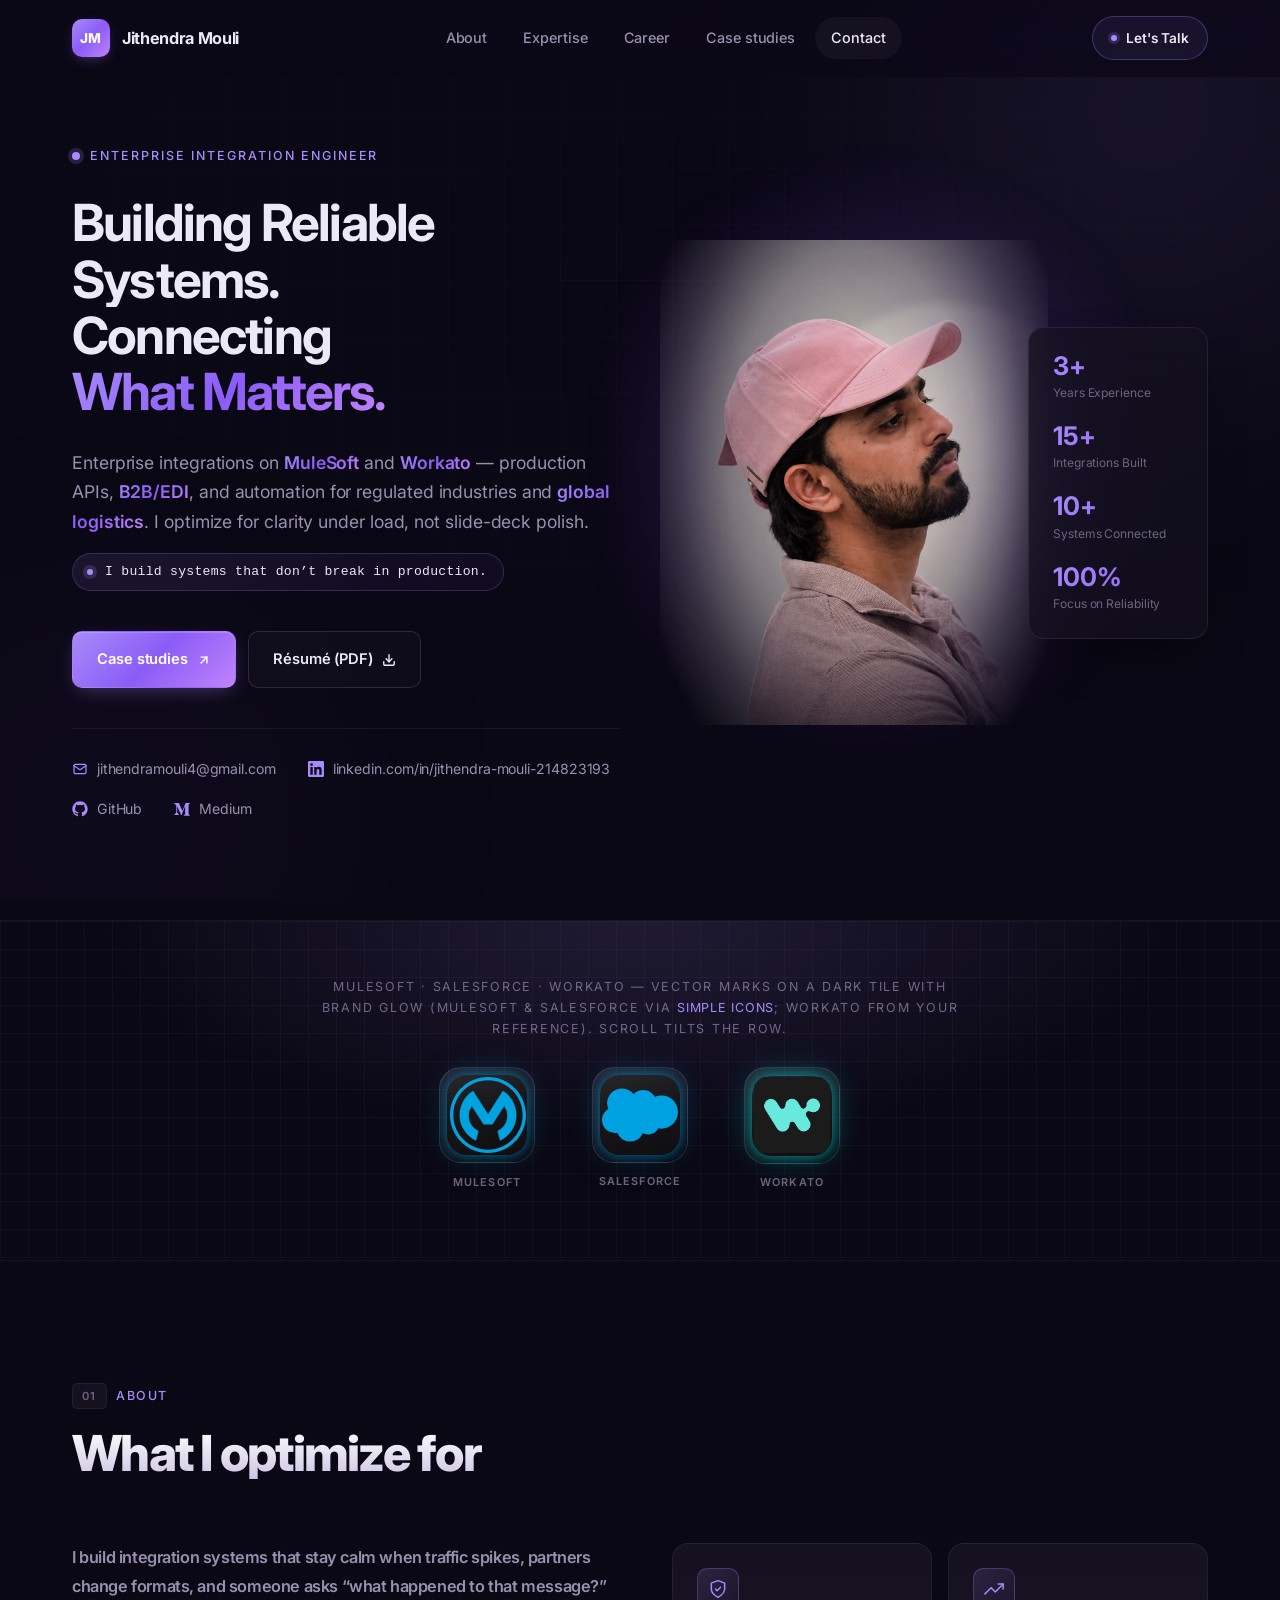
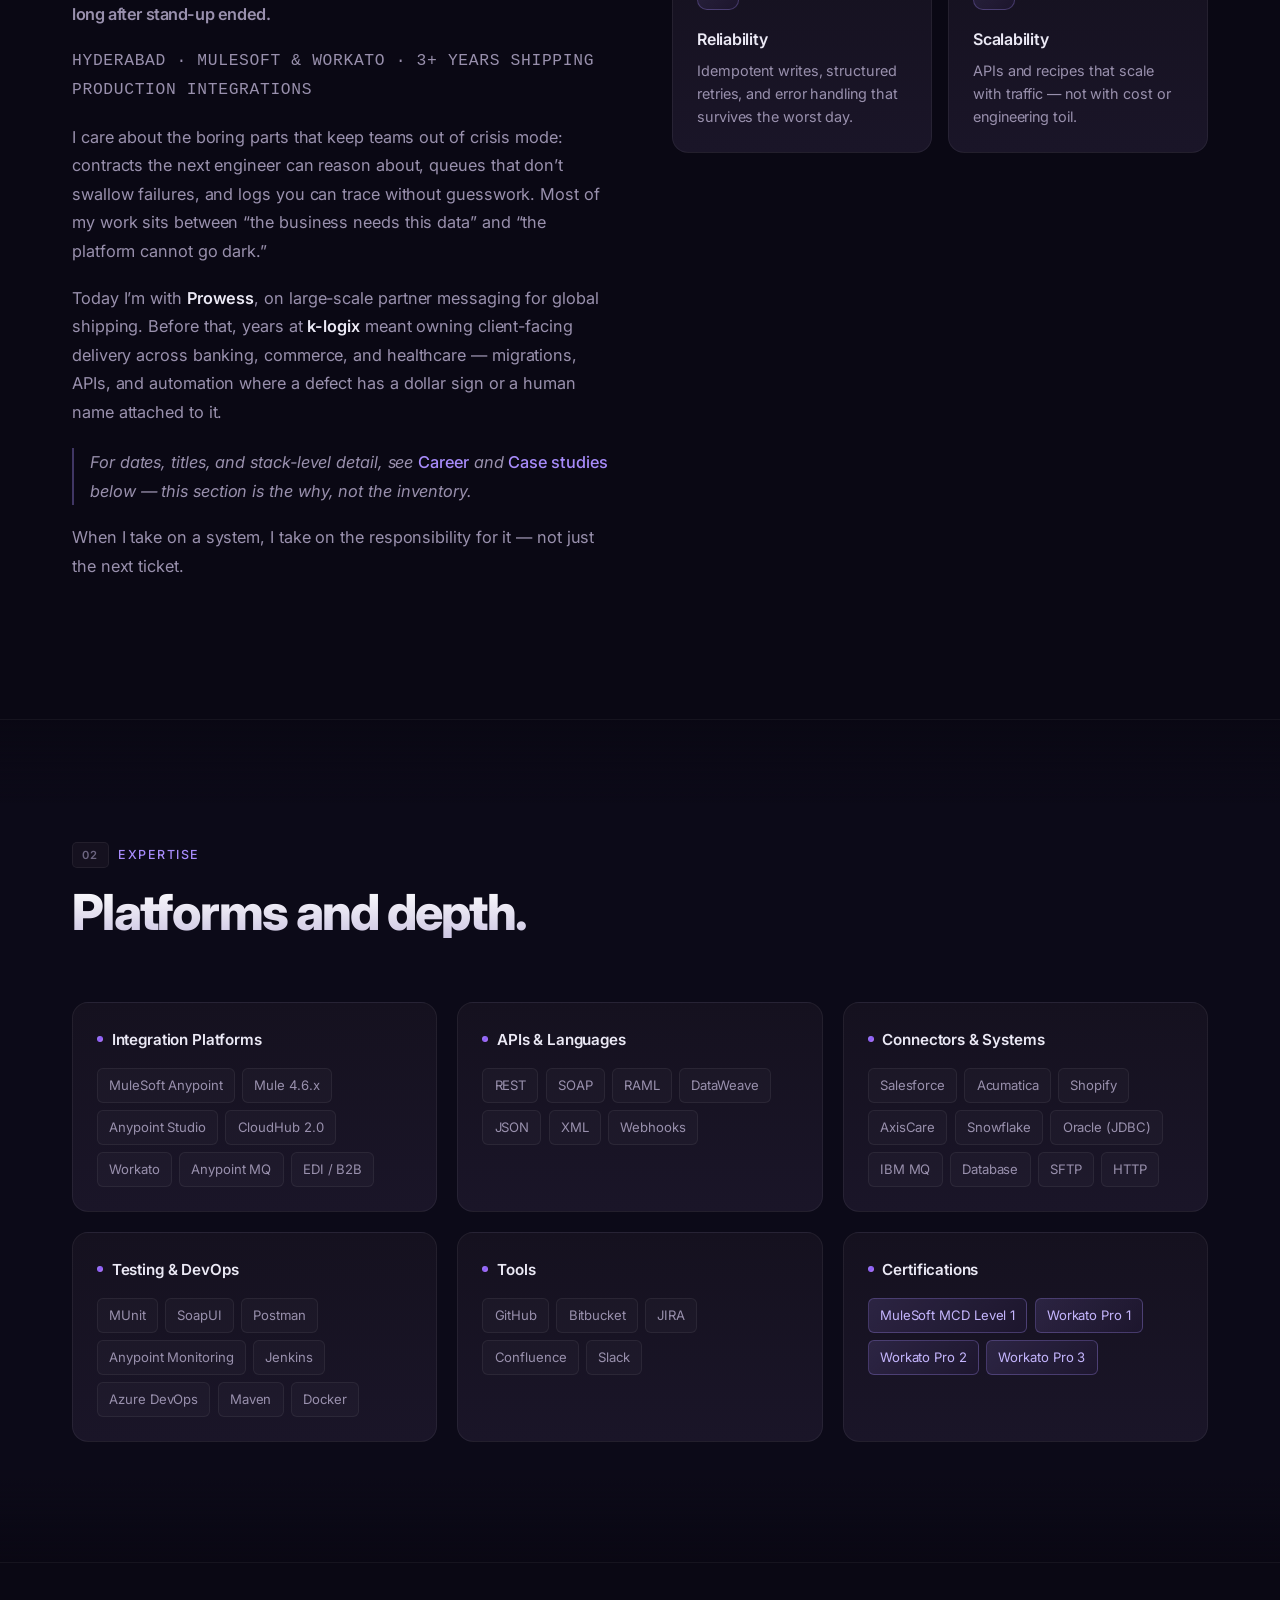
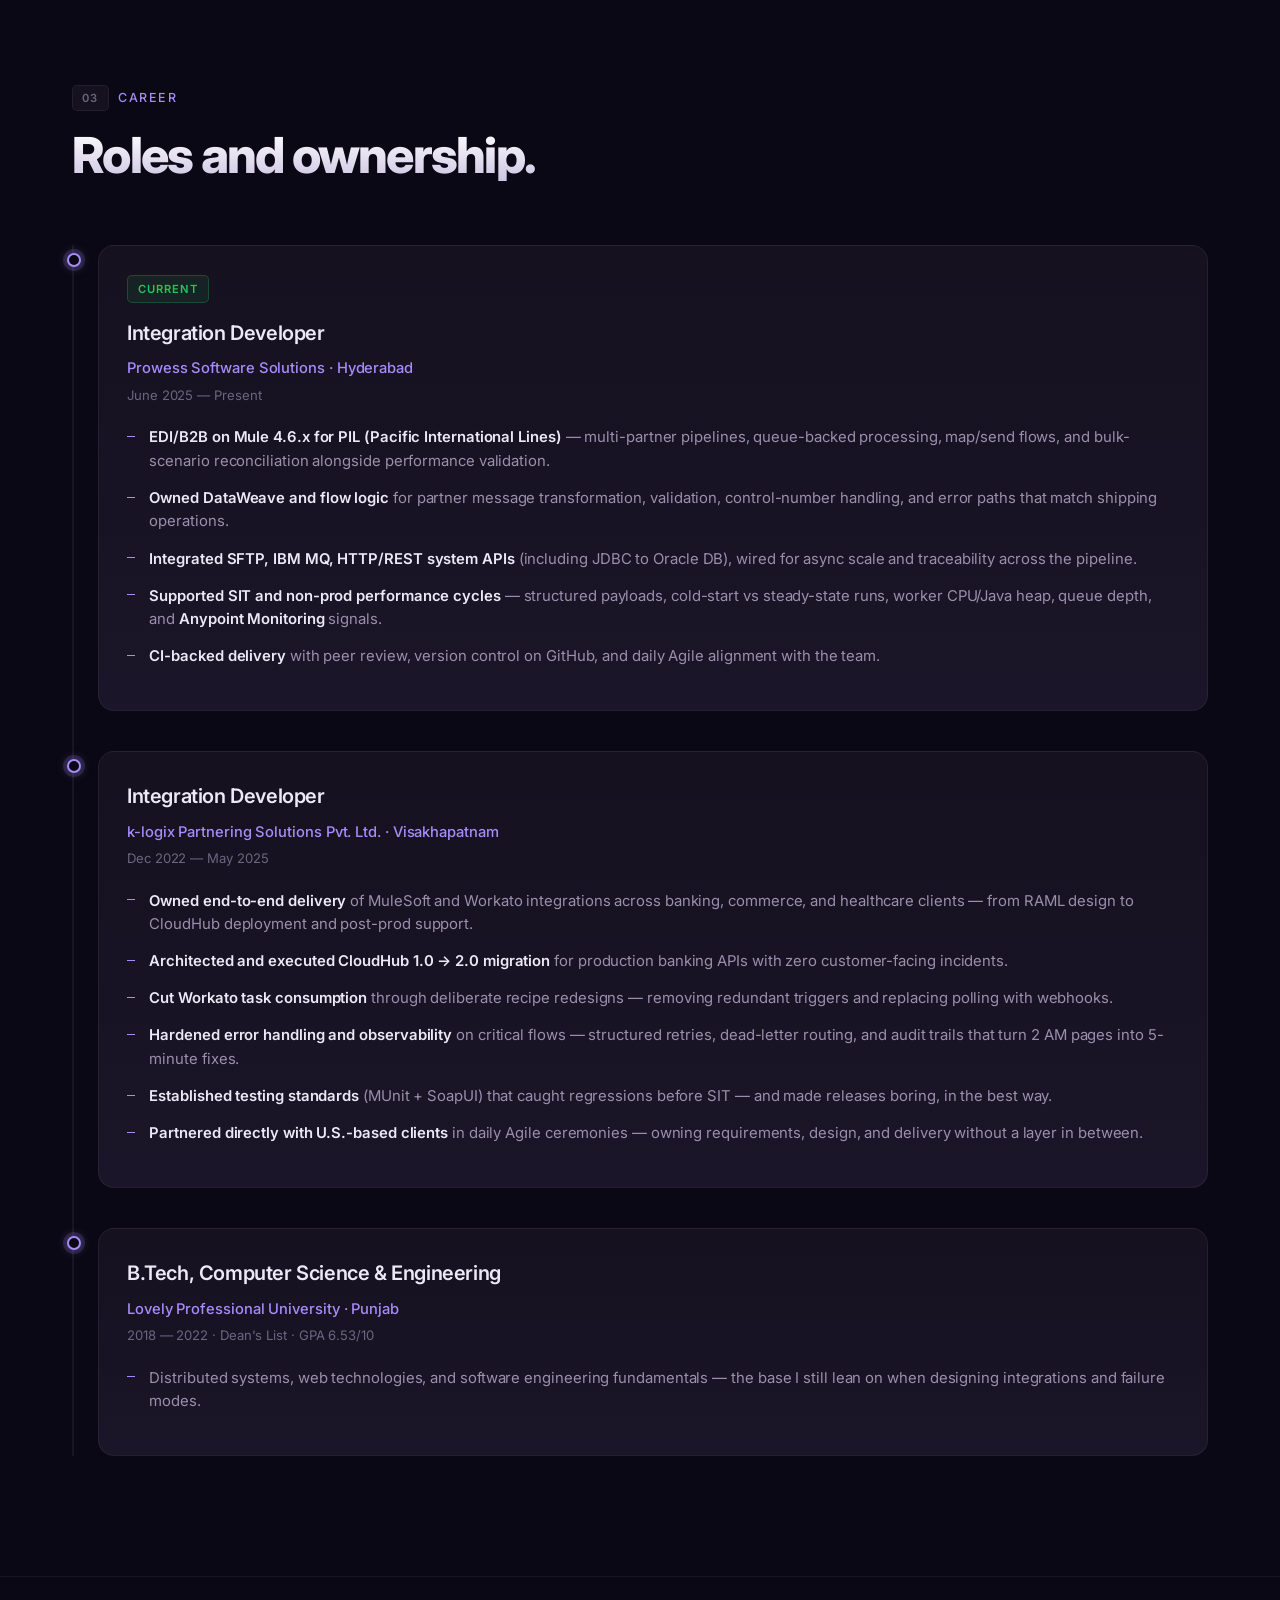
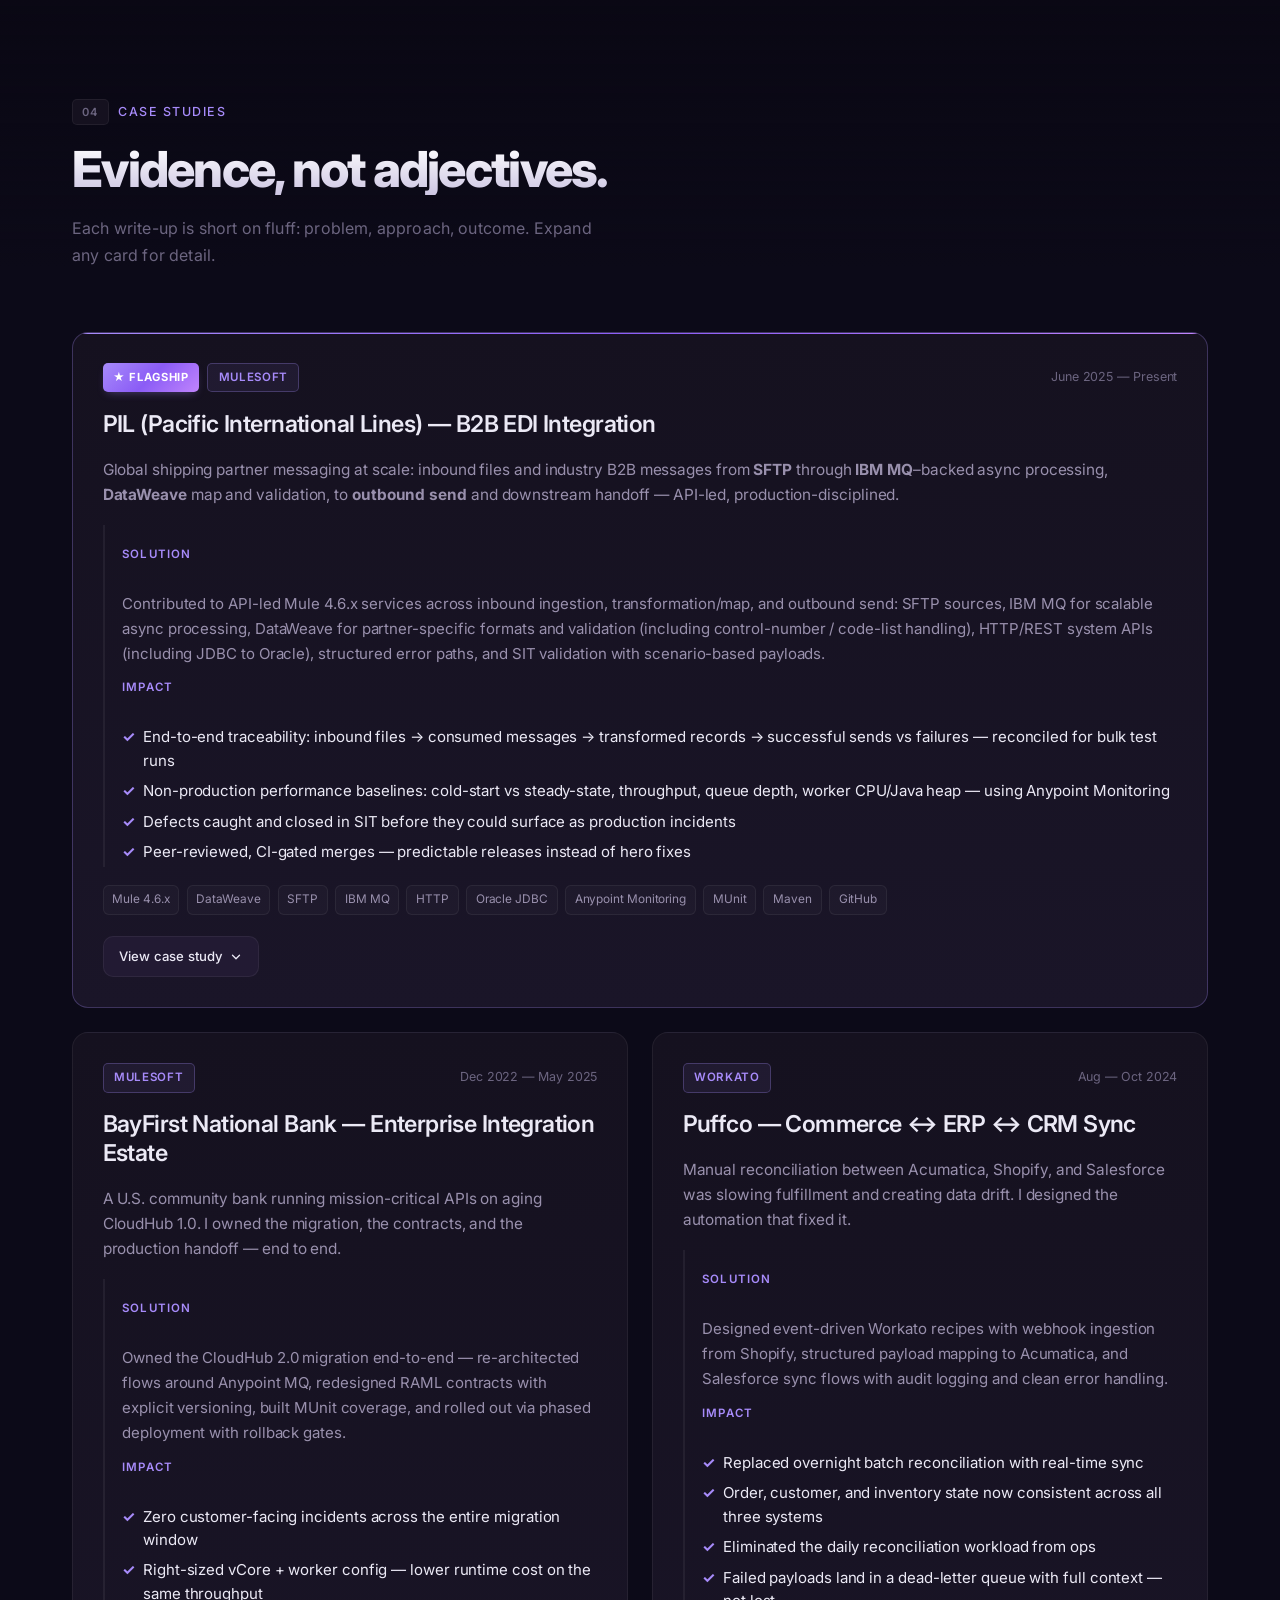
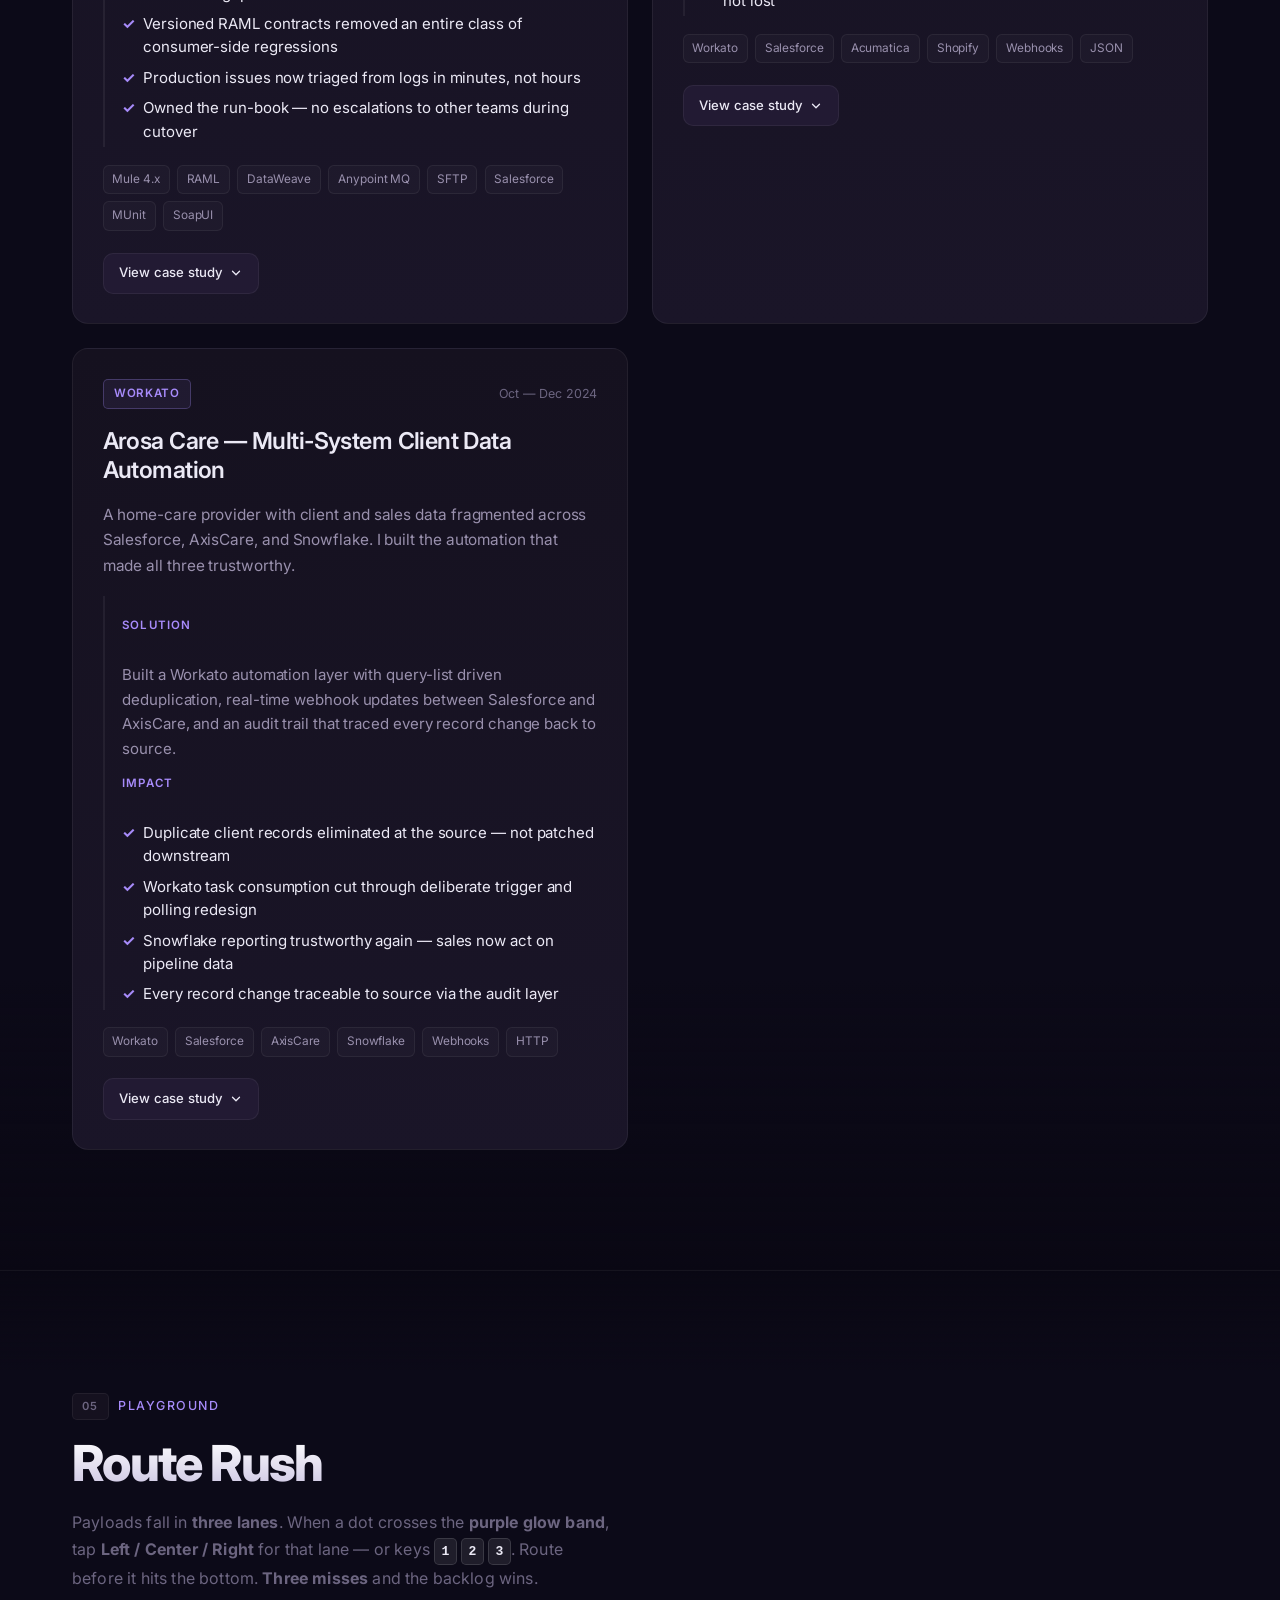
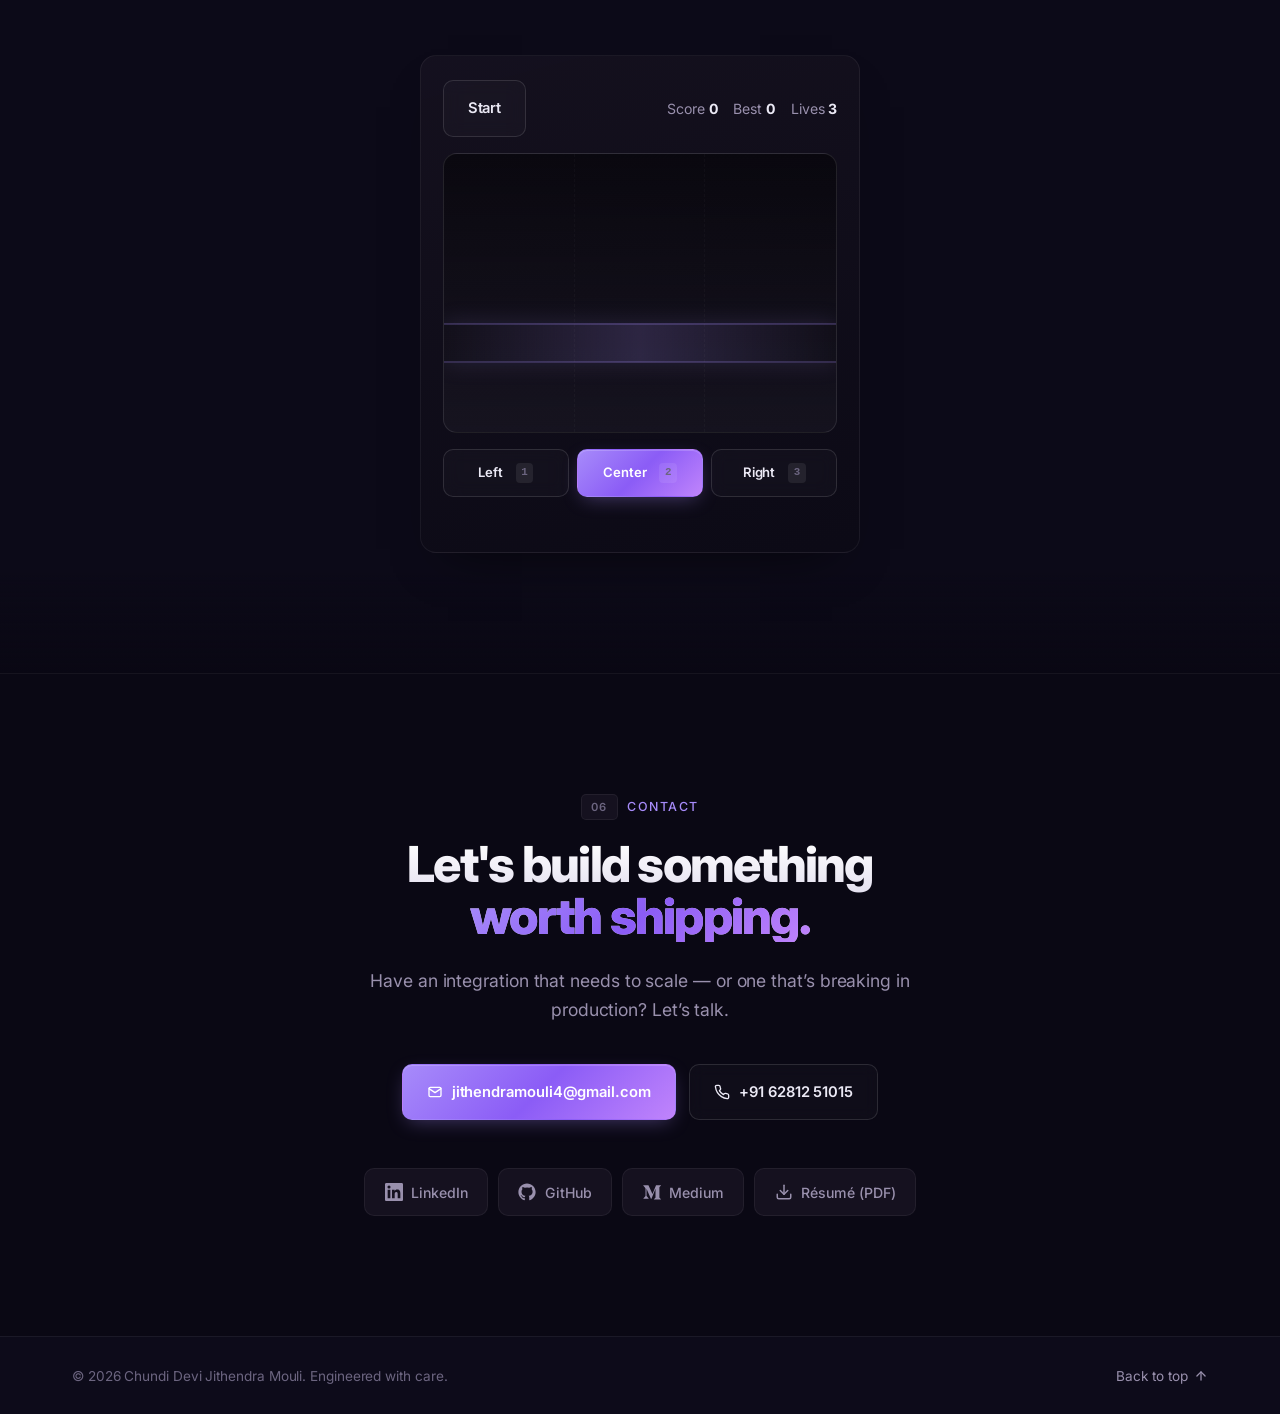
==== commit cc640a85: "Stack strip: dark unified tiles for SF/Mule SVGs; brand fills; drop HTML résumé and unused PNGs Made" ====
--- a/index.html
+++ b/index.html
@@ -107,10 +107,6 @@
               <a href="Resume.pdf" class="btn btn--ghost" download="Jithendra-Mouli-Resume.pdf" aria-label="Download résumé as PDF">
                 <span>Résumé (PDF)</span>
                 <svg width="14" height="14" viewBox="0 0 24 24" fill="none" stroke="currentColor" stroke-width="2.4" stroke-linecap="round" stroke-linejoin="round" aria-hidden="true"><path d="M21 15v4a2 2 0 0 1-2 2H5a2 2 0 0 1-2-2v-4"/><polyline points="7 10 12 15 17 10"/><line x1="12" y1="15" x2="12" y2="3"/></svg>
-              </a>
-              <a href="assets/Jithendra-Mouli-Resume.html" class="btn btn--ghost btn--compact" download="Jithendra-Mouli-Resume.html" aria-label="Download résumé as HTML">
-                <span>HTML</span>
-                <svg width="14" height="14" viewBox="0 0 24 24" fill="none" stroke="currentColor" stroke-width="2.4" stroke-linecap="round" stroke-linejoin="round" aria-hidden="true"><path d="M14 2H6a2 2 0 0 0-2 2v16a2 2 0 0 0 2 2h12a2 2 0 0 0 2-2V8z"/><polyline points="14 2 14 8 20 8"/><line x1="16" y1="13" x2="8" y2="13"/><line x1="16" y1="17" x2="8" y2="17"/><polyline points="10 9 9 9 8 9"/></svg>
               </a>
             </div>
           </div>
@@ -176,13 +172,13 @@
     <section class="section stack-strip reveal" id="stack" aria-label="Platforms in focus">
       <div class="stack-strip__ambient" aria-hidden="true"></div>
       <div class="container">
-        <p class="stack-strip__label">MuleSoft &middot; Salesforce &middot; Workato &mdash; official marks you supplied, cropped for the row, with brand-tinted glow. Scroll tilts the row.</p>
+        <p class="stack-strip__label">MuleSoft &middot; Salesforce &middot; Workato &mdash; vector marks on a dark tile with brand glow (MuleSoft &amp; Salesforce via <a href="https://github.com/simple-icons/simple-icons" target="_blank" rel="noopener noreferrer">Simple Icons</a>; Workato from your reference). Scroll tilts the row.</p>
         <div class="stack-strip__brands" data-parallax-row>
           <div class="stack-strip__brand stack-strip__brand--mule" style="--d:0.32" title="MuleSoft">
             <span class="stack-strip__halo" aria-hidden="true"></span>
             <div class="stack-strip__brand-frame">
               <div class="stack-strip__logo-tile">
-                <img class="stack-strip__logo-img" src="assets/brands/mulesoft-ref.png" alt="MuleSoft" width="80" height="80" loading="eager" decoding="async" fetchpriority="high" />
+                <img class="stack-strip__logo-img" src="assets/brands/mulesoft.svg" alt="MuleSoft" width="80" height="80" loading="eager" decoding="async" fetchpriority="high" />
               </div>
             </div>
             <span class="stack-strip__name">MuleSoft</span>
@@ -191,7 +187,7 @@
             <span class="stack-strip__halo" aria-hidden="true"></span>
             <div class="stack-strip__brand-frame">
               <div class="stack-strip__logo-tile">
-                <img class="stack-strip__logo-img" src="assets/brands/salesforce-ref.png" alt="Salesforce" width="80" height="80" loading="eager" decoding="async" />
+                <img class="stack-strip__logo-img" src="assets/brands/salesforce.svg" alt="Salesforce" width="80" height="80" loading="eager" decoding="async" />
               </div>
             </div>
             <span class="stack-strip__name">Salesforce</span>
@@ -730,12 +726,6 @@
               <span>Résumé (PDF)</span>
             </a>
           </li>
-          <li>
-            <a href="assets/Jithendra-Mouli-Resume.html" download="Jithendra-Mouli-Resume.html" target="_blank" rel="noopener noreferrer" aria-label="Download résumé as HTML">
-              <svg width="18" height="18" viewBox="0 0 24 24" fill="none" stroke="currentColor" stroke-width="2" stroke-linecap="round" stroke-linejoin="round" aria-hidden="true"><path d="M14 2H6a2 2 0 0 0-2 2v16a2 2 0 0 0 2 2h12a2 2 0 0 0 2-2V8z"/><polyline points="14 2 14 8 20 8"/><line x1="16" y1="13" x2="8" y2="13"/><line x1="16" y1="17" x2="8" y2="17"/><polyline points="10 9 9 9 8 9"/></svg>
-              <span>Résumé (HTML)</span>
-            </a>
-          </li>
         </ul>
       </div>
     </section>
--- a/styles.css
+++ b/styles.css
@@ -1460,7 +1460,7 @@
   transition: box-shadow 0.35s var(--ease), border-color 0.35s var(--ease), transform 0.35s var(--ease);
 }
 
-/* App-icon style tile: light mat for white-backed marks, dark mat for Workato */
+/* App-icon tiles: unified dark mat so marks read like Workato (no white “sticker”) */
 .stack-strip__logo-tile {
   width: 80px;
   height: 80px;
@@ -1468,14 +1468,10 @@
   overflow: hidden;
   display: grid;
   place-items: center;
-  background: linear-gradient(165deg, #ffffff 0%, #e8edf4 55%, #dce3ec 100%);
+  background: linear-gradient(165deg, #26262c 0%, #161618 48%, #0e0e11 100%);
   box-sizing: border-box;
   isolation: isolate;
   transition: filter 0.4s var(--ease), transform 0.35s var(--ease);
-}
-
-.stack-strip__brand--workato .stack-strip__logo-tile {
-  background: linear-gradient(165deg, #222226 0%, #141418 50%, #0e0e11 100%);
 }
 
 .stack-strip__logo-img {
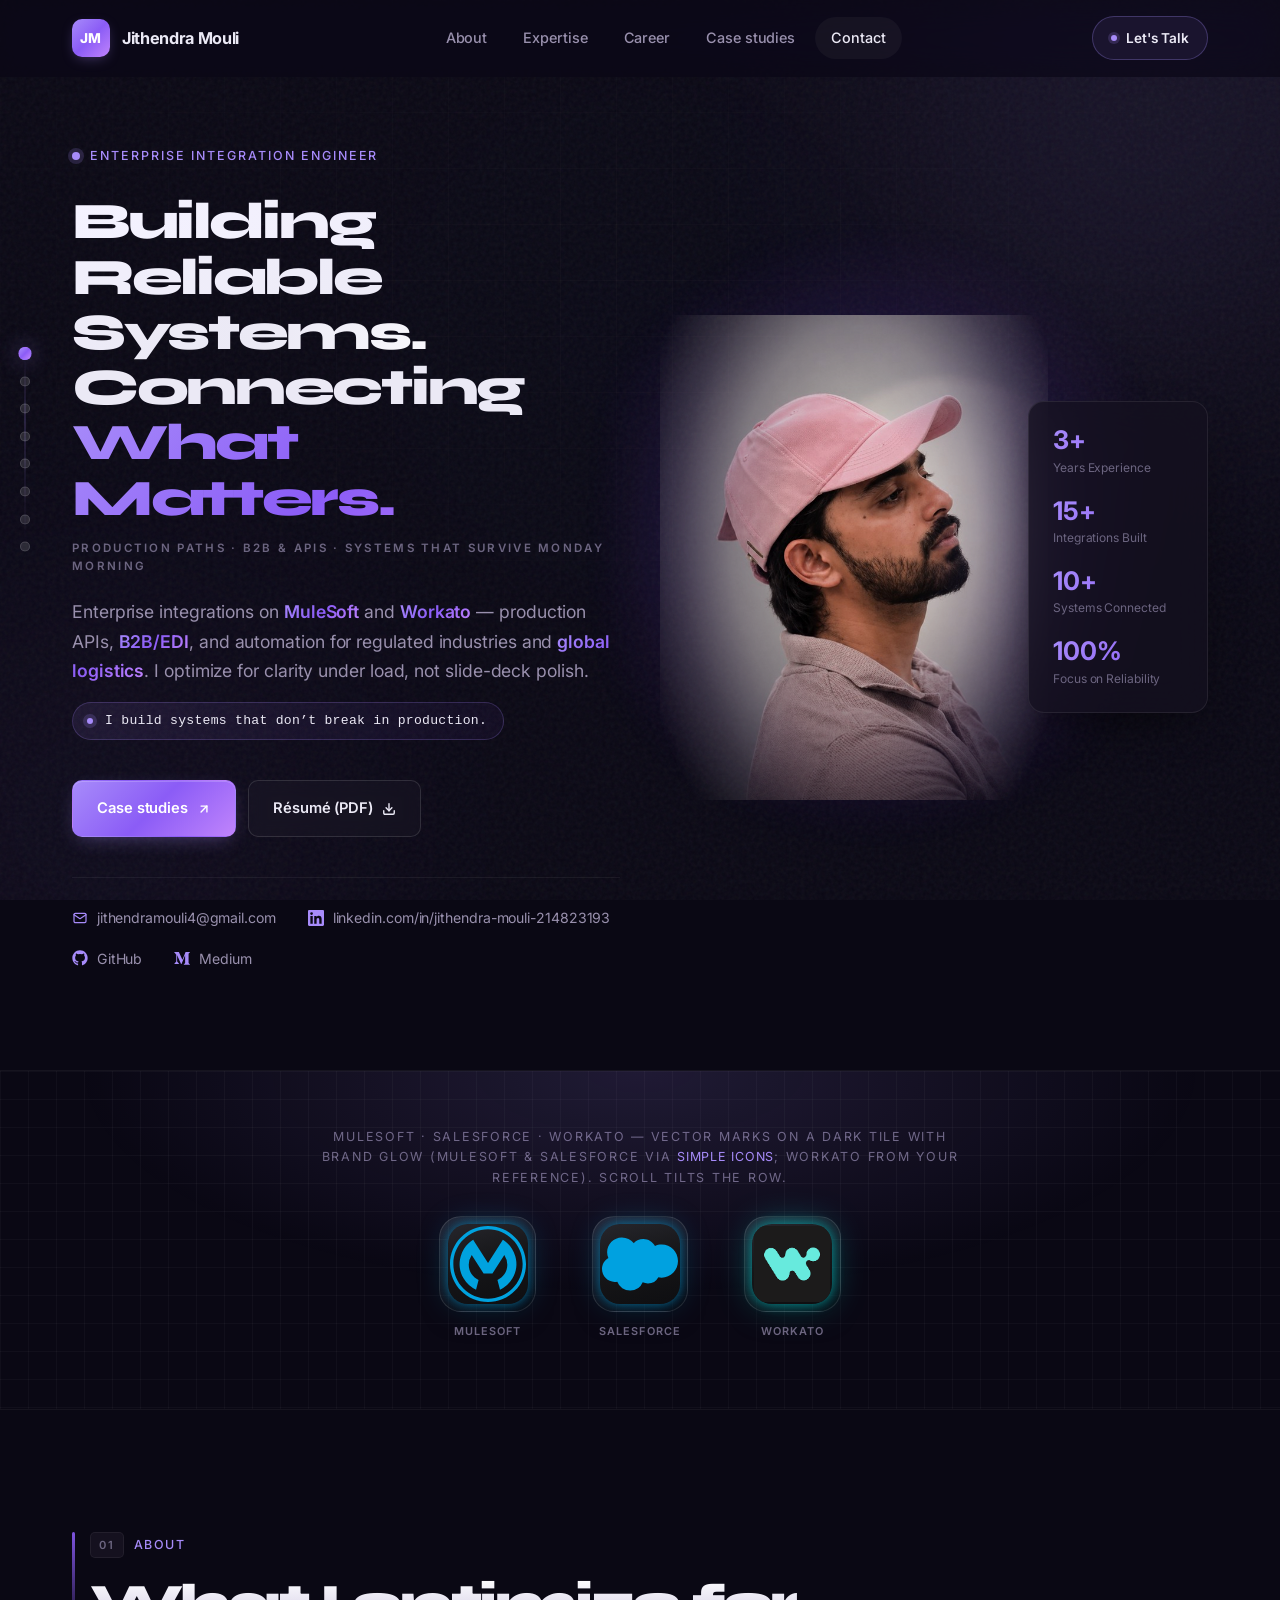
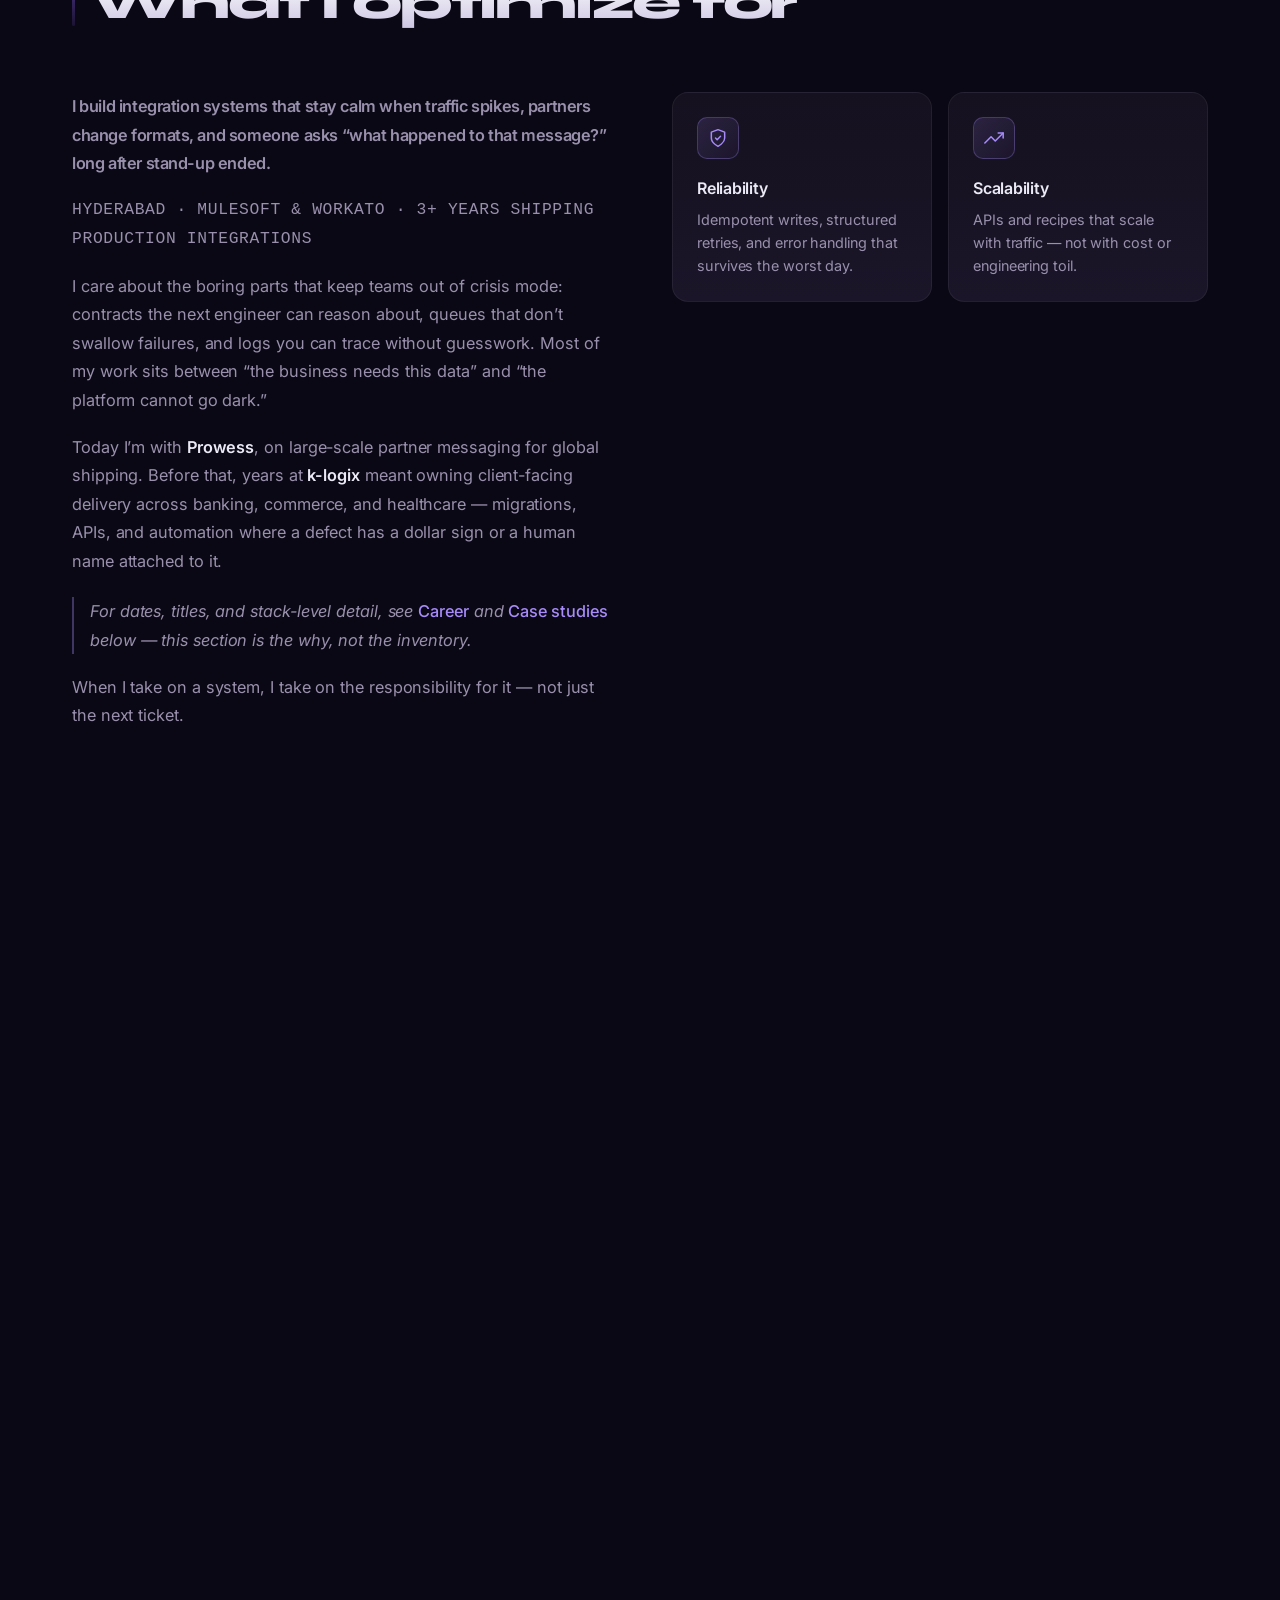
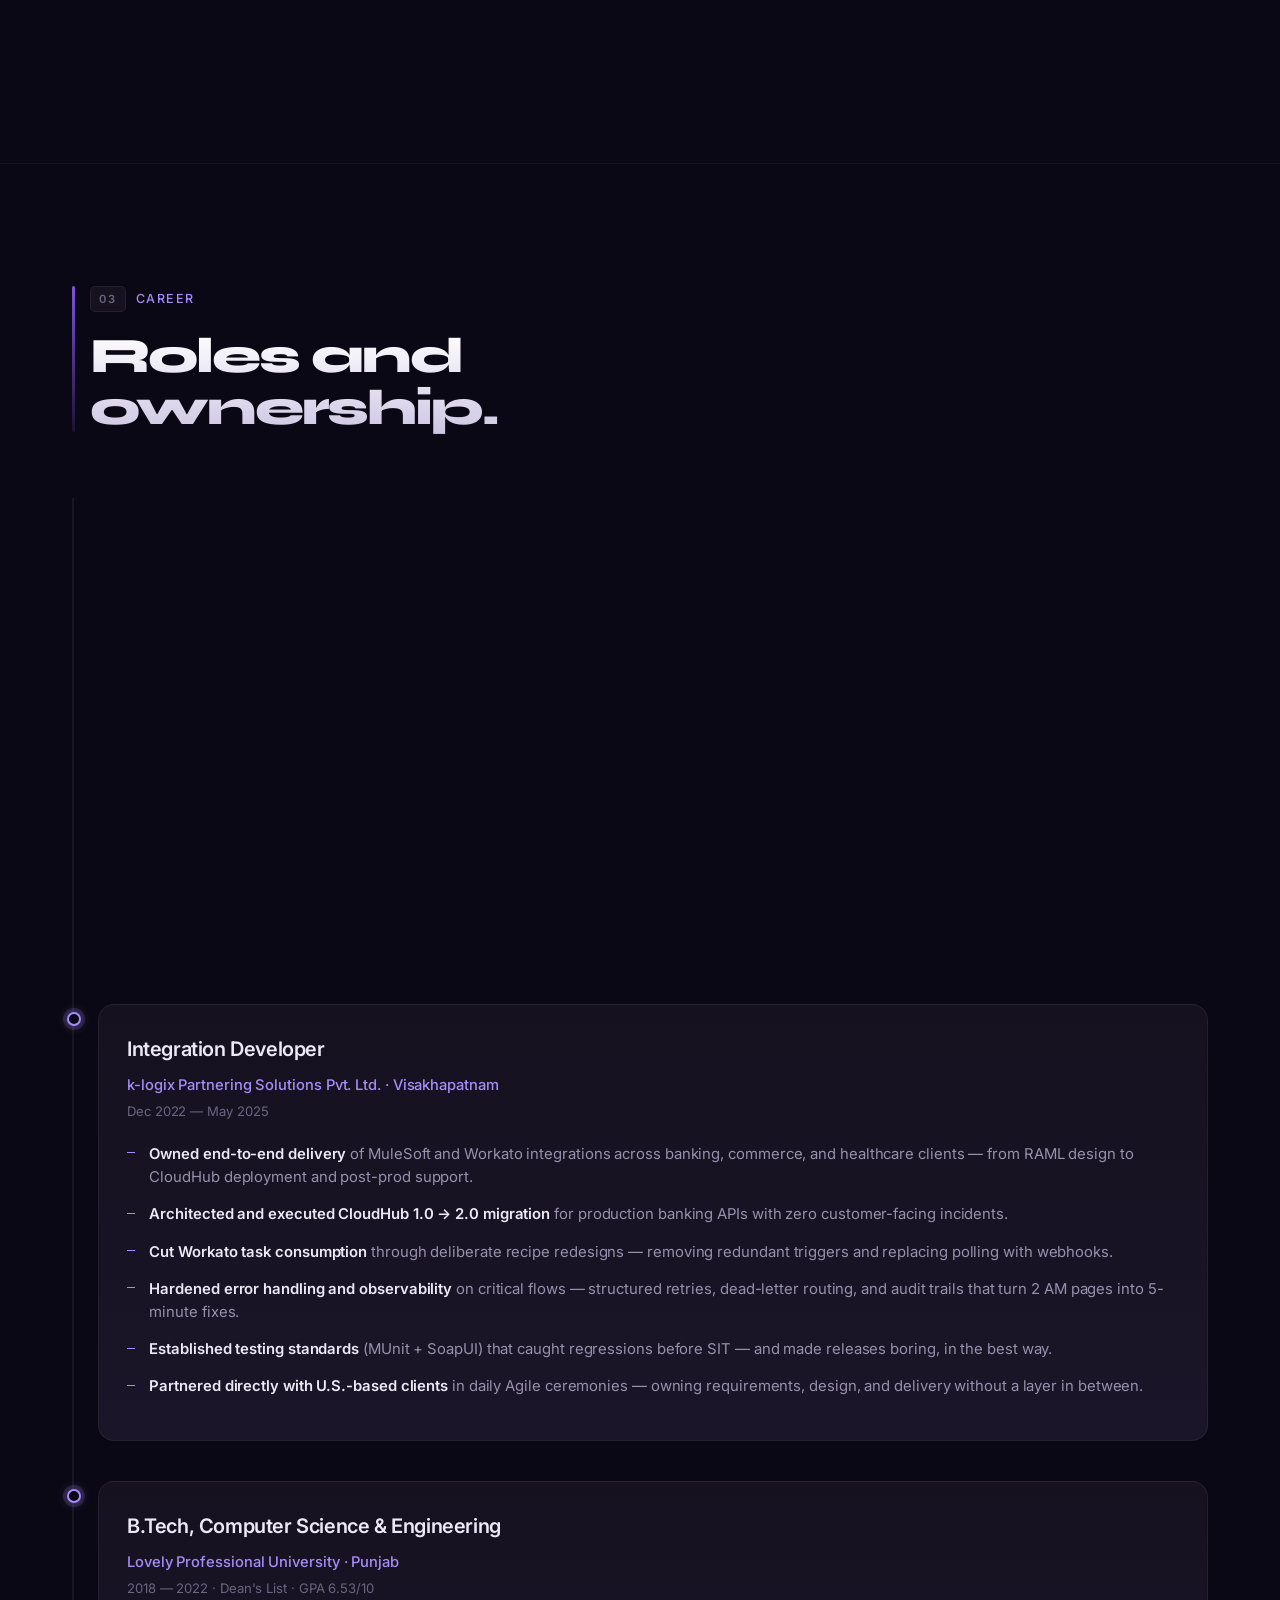
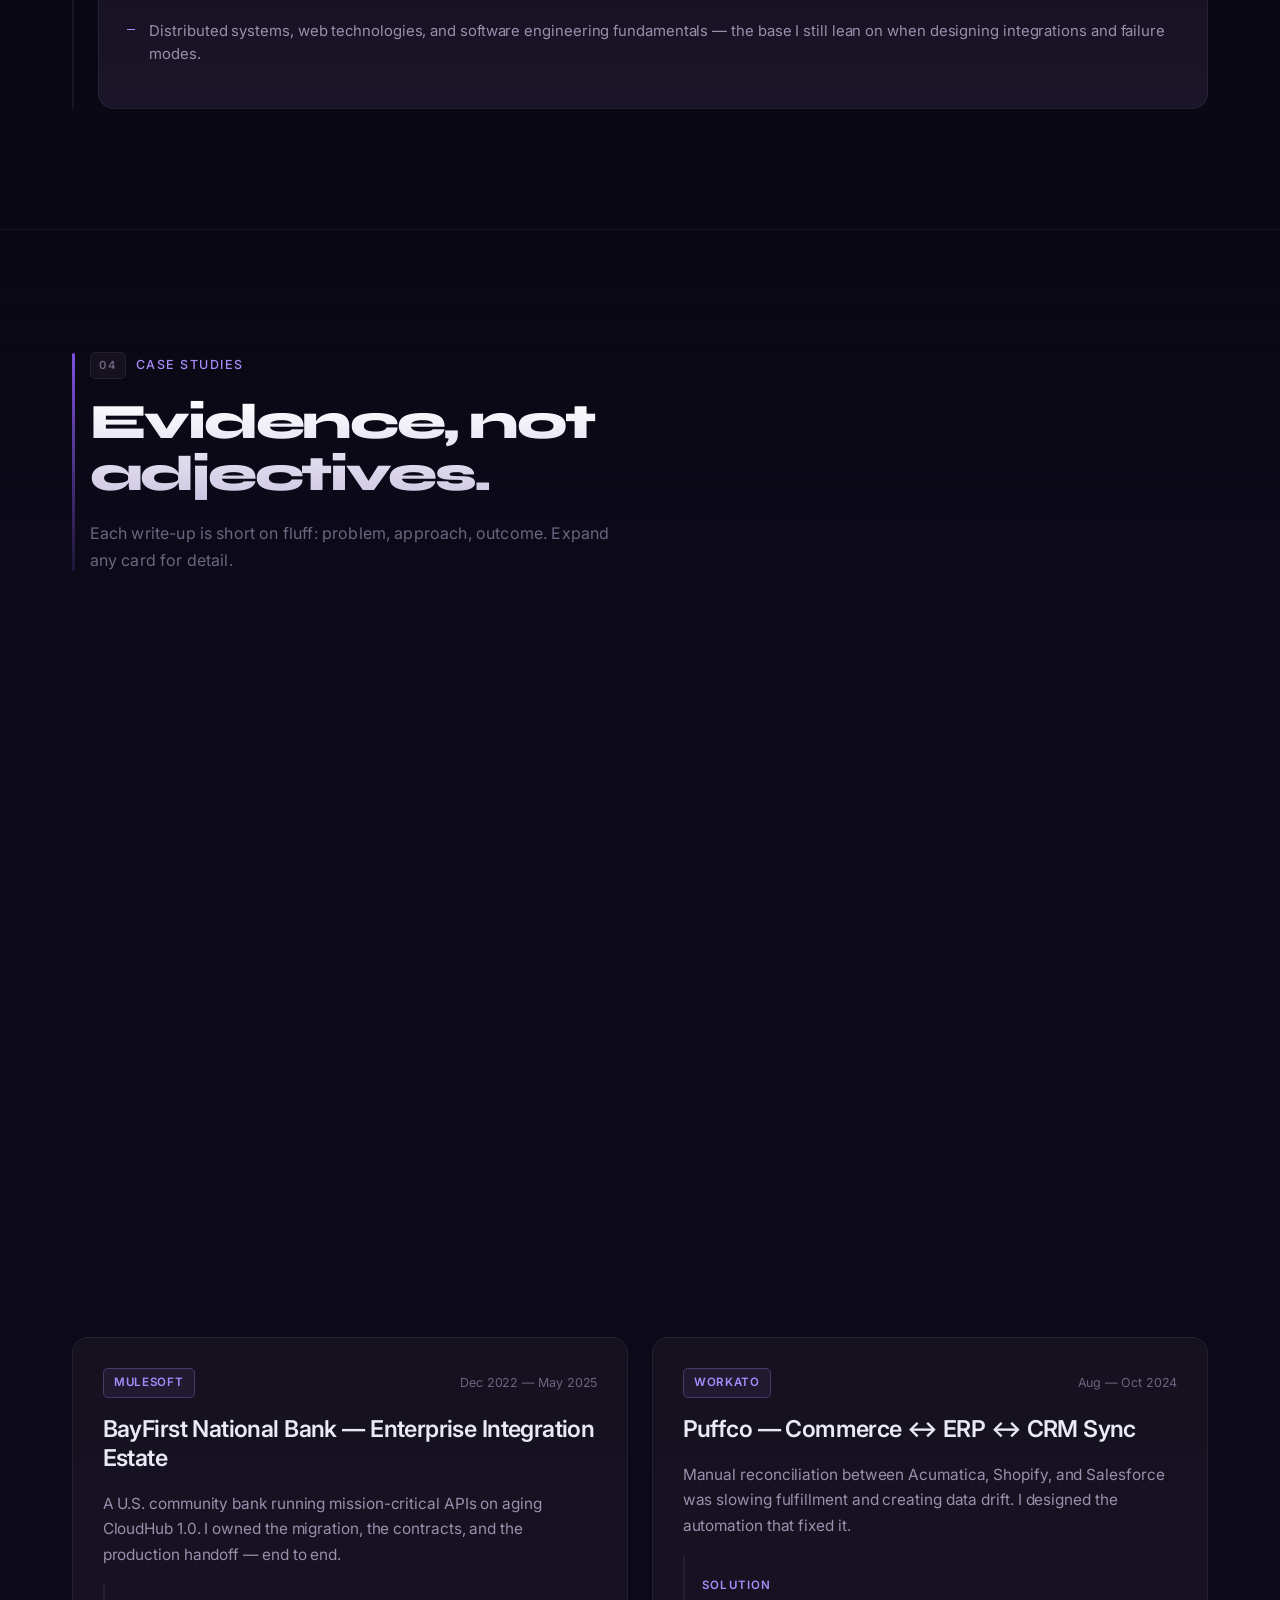
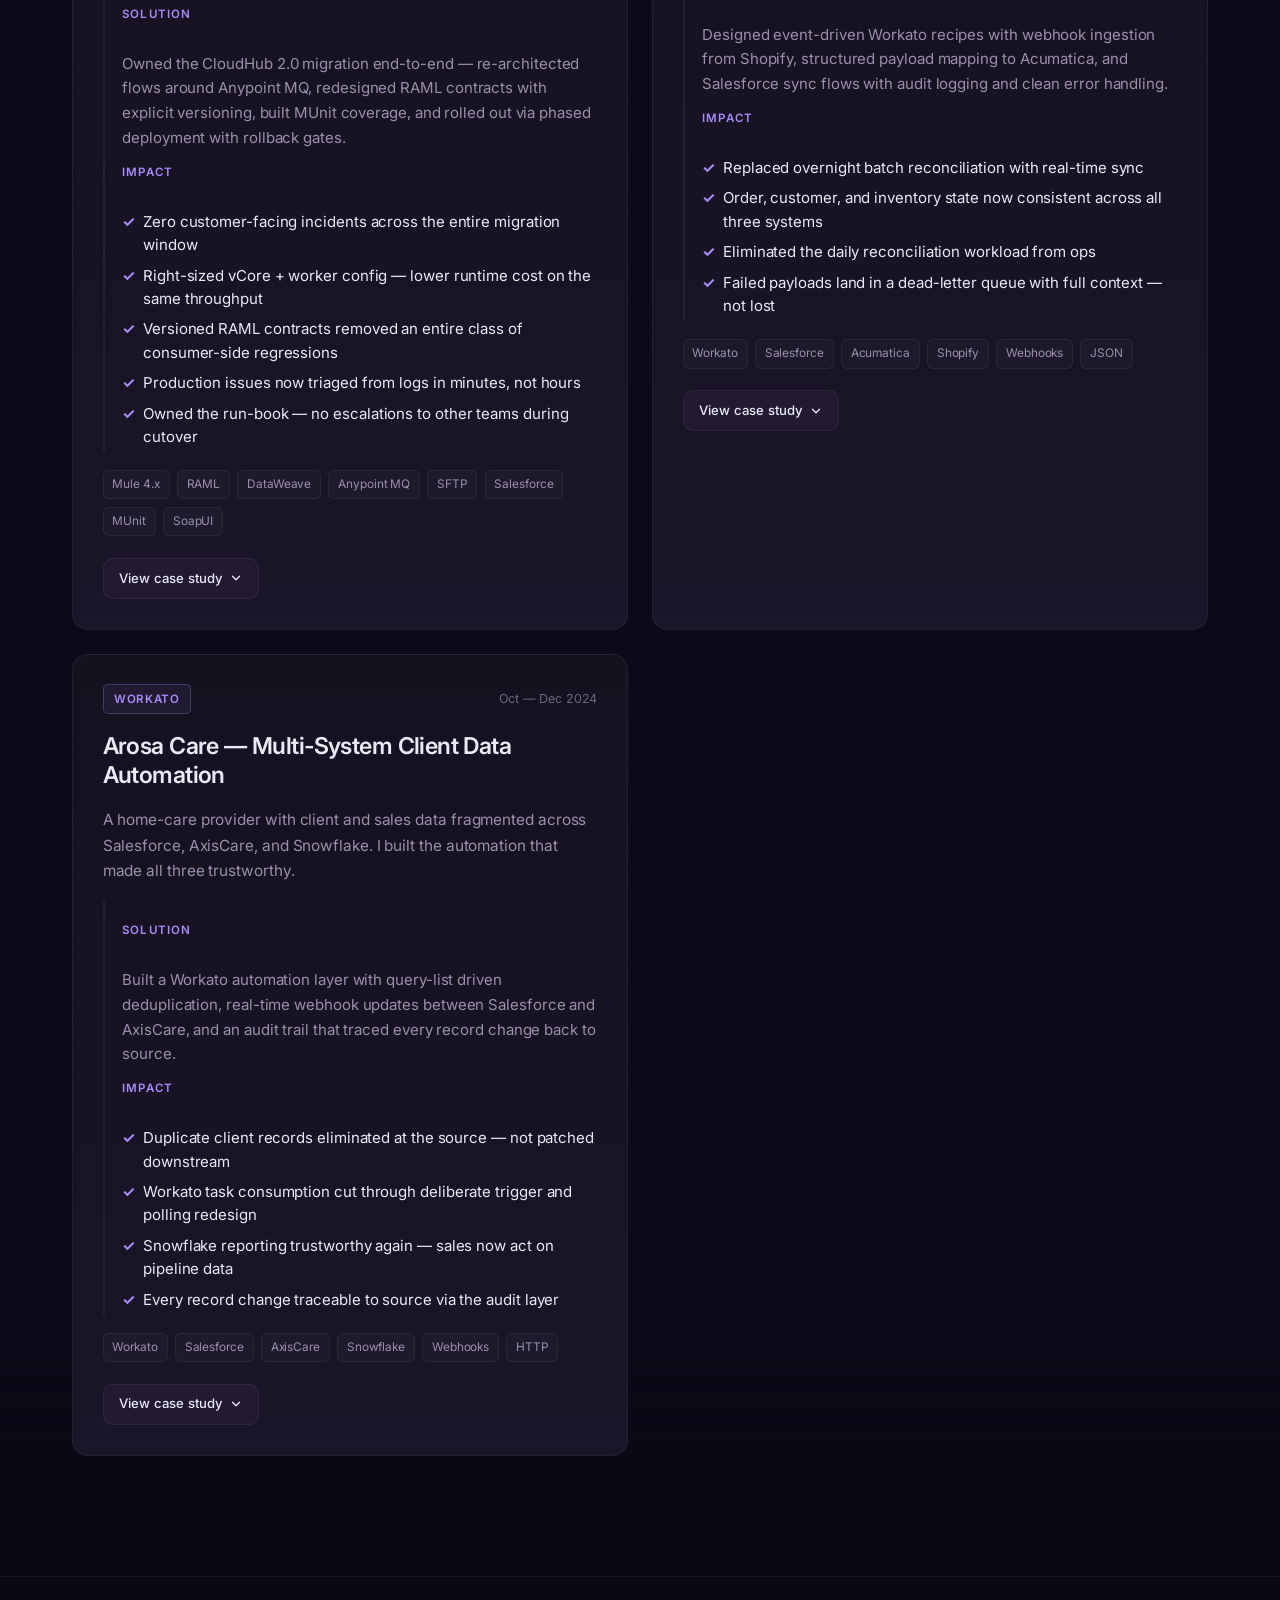
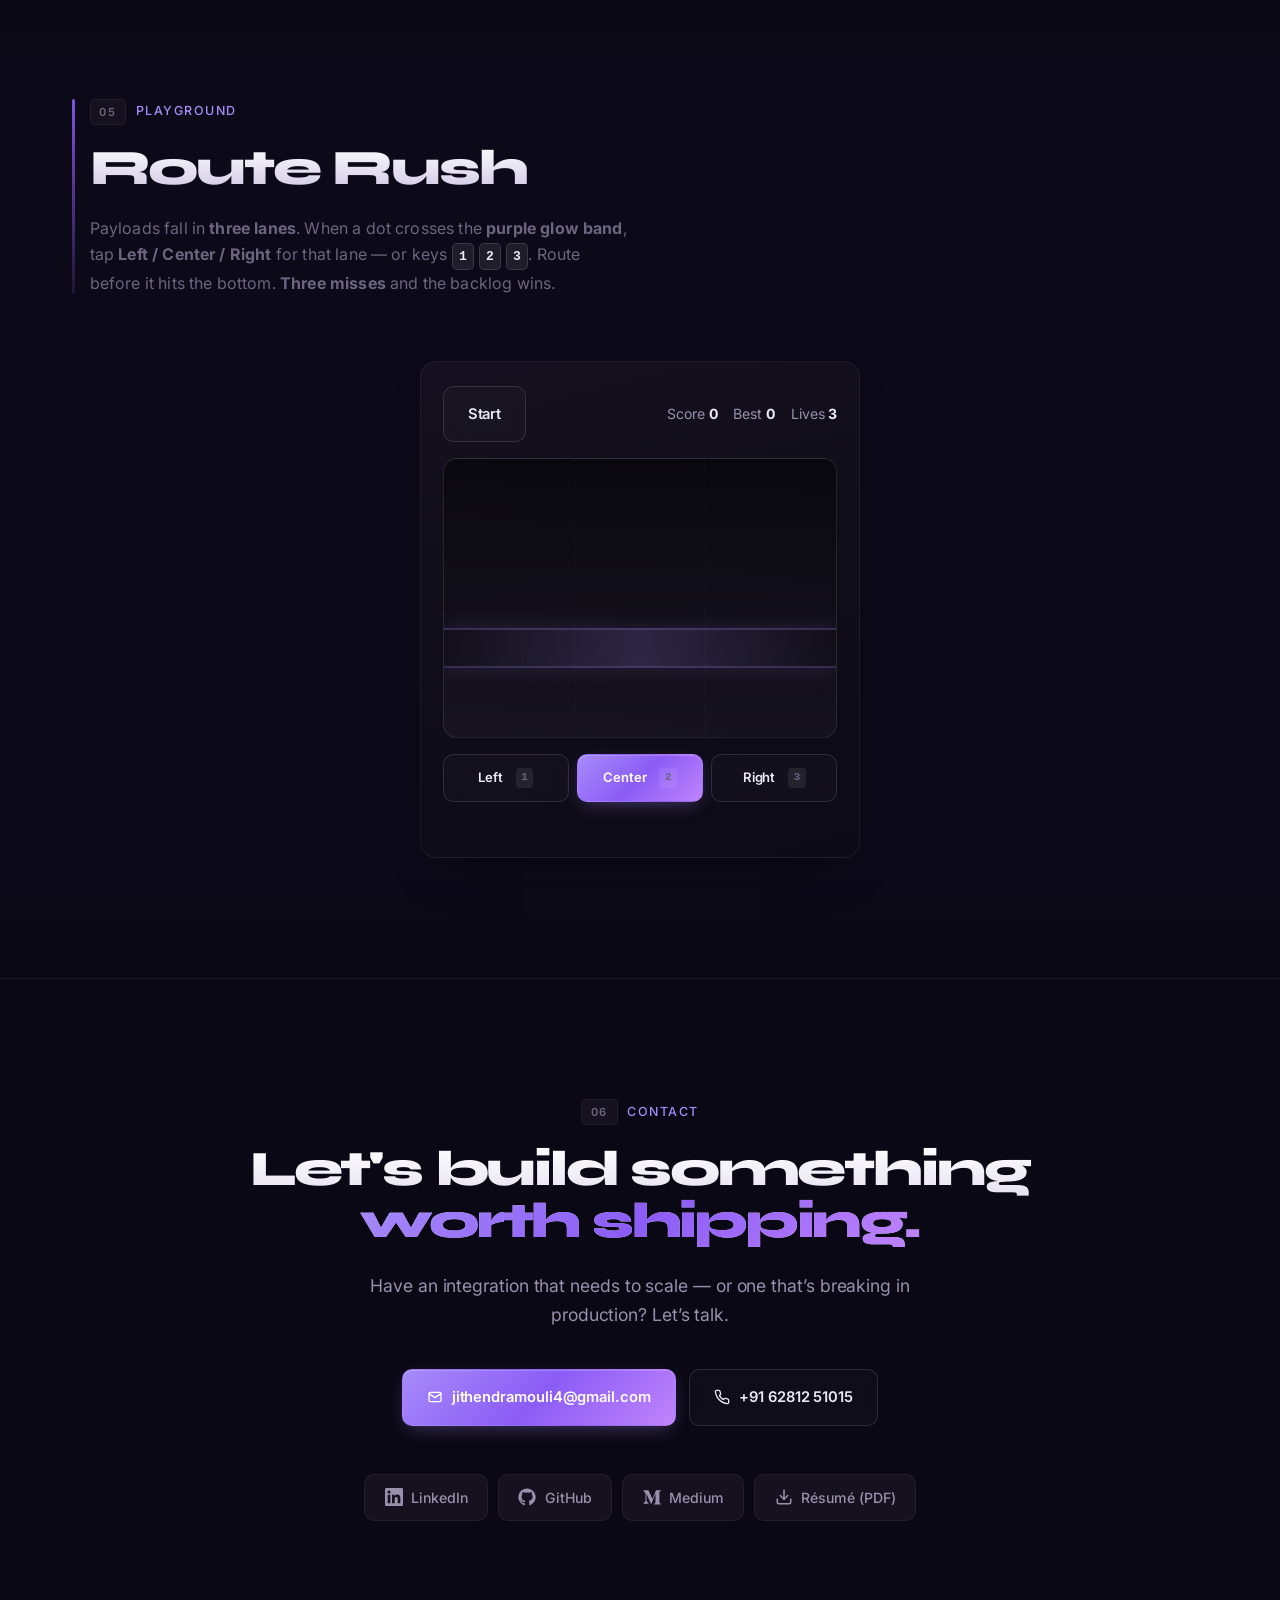
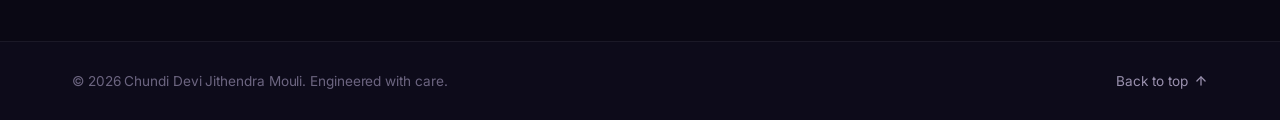
==== commit bb7a8744: "Creative pass: Syne display type, journey rail, grain, hero shimmer, section rails, chip stagger Mad" ====
--- a/index.html
+++ b/index.html
@@ -16,7 +16,7 @@
 
   <link rel="preconnect" href="https://fonts.googleapis.com" />
   <link rel="preconnect" href="https://fonts.gstatic.com" crossorigin />
-  <link href="https://fonts.googleapis.com/css2?family=Inter:wght@400;500;600;700;800&display=swap" rel="stylesheet" />
+  <link href="https://fonts.googleapis.com/css2?family=Inter:wght@400;500;600;700;800&family=Syne:wght@600;700;800&display=swap" rel="stylesheet" />
 
   <link rel="stylesheet" href="styles.css" />
 </head>
@@ -26,11 +26,26 @@
   <div class="ambient" aria-hidden="true">
     <div class="ambient__orb ambient__orb--1"></div>
     <div class="ambient__orb ambient__orb--2"></div>
+    <div class="ambient__orb ambient__orb--3"></div>
     <div class="ambient__grid"></div>
+    <div class="ambient__grain" aria-hidden="true"></div>
   </div>
 
   <!-- Scroll progress -->
   <div class="scroll-progress" id="scrollProgress" aria-hidden="true"></div>
+
+  <aside class="journey-rail" aria-label="Sections on this page">
+    <nav class="journey-rail__nav">
+      <a href="#home" class="journey-rail__stop" data-journey="#home"><span class="sr-only">Intro</span></a>
+      <a href="#stack" class="journey-rail__stop" data-journey="#stack"><span class="sr-only">Stack</span></a>
+      <a href="#about" class="journey-rail__stop" data-journey="#about"><span class="sr-only">About</span></a>
+      <a href="#skills" class="journey-rail__stop" data-journey="#skills"><span class="sr-only">Expertise</span></a>
+      <a href="#experience" class="journey-rail__stop" data-journey="#experience"><span class="sr-only">Career</span></a>
+      <a href="#projects" class="journey-rail__stop" data-journey="#projects"><span class="sr-only">Case studies</span></a>
+      <a href="#lab" class="journey-rail__stop" data-journey="#lab"><span class="sr-only">Playground</span></a>
+      <a href="#contact" class="journey-rail__stop" data-journey="#contact"><span class="sr-only">Contact</span></a>
+    </nav>
+  </aside>
 
   <!-- ============ NAV ============ -->
   <header class="nav" id="nav">
@@ -82,11 +97,12 @@
           </p>
 
           <h1 class="hero__title">
-            <span class="line reveal-up" data-delay="80">Building Reliable Systems.</span>
+            <span class="line reveal-up" data-delay="80"><span class="hero__title-shimmer">Building Reliable Systems.</span></span>
             <span class="line reveal-up" data-delay="180">
               Connecting <span class="hero__title-accent">What Matters.</span>
             </span>
           </h1>
+          <p class="hero__kicker reveal-up" data-delay="260">Production paths · B2B &amp; APIs · Systems that survive Monday morning</p>
 
           <p class="hero__tagline reveal-up" data-delay="320">
             Enterprise integrations on <strong>MuleSoft</strong> and <strong>Workato</strong>
--- a/styles.css
+++ b/styles.css
@@ -40,6 +40,7 @@
 
   /* ----- Type ----- */
   --font: 'Inter', system-ui, -apple-system, BlinkMacSystemFont, 'Segoe UI', sans-serif;
+  --font-display: 'Syne', var(--font);
 
   /* ----- Motion ----- */
   --ease:     cubic-bezier(0.4, 0, 0.2, 1);
@@ -64,6 +65,18 @@
   letter-spacing: -0.005em;
 }
 
+.sr-only {
+  position: absolute;
+  width: 1px;
+  height: 1px;
+  padding: 0;
+  margin: -1px;
+  overflow: hidden;
+  clip: rect(0, 0, 0, 0);
+  white-space: nowrap;
+  border: 0;
+}
+
 a { color: inherit; text-decoration: none; }
 img, svg { display: block; max-width: 100%; }
 ul, ol { list-style: none; }
@@ -105,6 +118,15 @@
   bottom: -160px; left: -140px;
   animation: float 30s ease-in-out infinite reverse;
 }
+.ambient__orb--3 {
+  width: 420px; height: 420px;
+  background: radial-gradient(circle, rgba(34, 211, 238, 0.12), transparent 72%);
+  top: 38%;
+  left: 50%;
+  transform: translate(-50%, -50%);
+  opacity: 0.35;
+  animation: none;
+}
 @keyframes float {
   0%, 100% { transform: translate(0, 0) scale(1); }
   50%      { transform: translate(40px, -30px) scale(1.08); }
@@ -118,6 +140,18 @@
   background-size: 56px 56px;
   mask-image: radial-gradient(ellipse 80% 60% at 50% 30%, black 0%, transparent 80%);
   -webkit-mask-image: radial-gradient(ellipse 80% 60% at 50% 30%, black 0%, transparent 80%);
+}
+
+.ambient__grain {
+  position: absolute;
+  inset: 0;
+  pointer-events: none;
+  opacity: 0.055;
+  background-image: url("data:image/svg+xml,%3Csvg viewBox='0 0 256 256' xmlns='http://www.w3.org/2000/svg'%3E%3Cfilter id='n'%3E%3CfeTurbulence type='fractalNoise' baseFrequency='0.85' numOctaves='4' stitchTiles='stitch'/%3E%3C/filter%3E%3Crect width='100%25' height='100%25' filter='url(%23n)'/%3E%3C/svg%3E");
+  mix-blend-mode: overlay;
+}
+@media (prefers-reduced-motion: reduce) {
+  .ambient__grain { opacity: 0.035; }
 }
 
 /* ==========================================================
@@ -135,6 +169,68 @@
 }
 
 /* ==========================================================
+   JOURNEY RAIL (wide screens — scroll story)
+   ========================================================== */
+.journey-rail {
+  display: none;
+  position: fixed;
+  z-index: 42;
+  left: 1.25rem;
+  top: 50%;
+  transform: translateY(-50%);
+  padding: 0.5rem 0;
+}
+.journey-rail__nav {
+  display: flex;
+  flex-direction: column;
+  align-items: center;
+  gap: 1.1rem;
+  position: relative;
+}
+.journey-rail__nav::before {
+  content: "";
+  position: absolute;
+  left: 50%;
+  top: 6px;
+  bottom: 6px;
+  width: 1px;
+  transform: translateX(-50%);
+  background: linear-gradient(180deg, transparent, rgba(167, 139, 250, 0.35), rgba(167, 139, 250, 0.15), transparent);
+  border-radius: 1px;
+  pointer-events: none;
+}
+.journey-rail__stop {
+  position: relative;
+  width: 10px;
+  height: 10px;
+  border-radius: 50%;
+  background: rgba(255, 255, 255, 0.12);
+  border: 1px solid rgba(255, 255, 255, 0.14);
+  transition: transform 0.35s var(--ease-out), background 0.3s var(--ease), border-color 0.3s var(--ease), box-shadow 0.35s var(--ease);
+  flex-shrink: 0;
+}
+.journey-rail__stop:hover,
+.journey-rail__stop:focus-visible {
+  outline: none;
+  background: rgba(167, 139, 250, 0.25);
+  border-color: rgba(167, 139, 250, 0.55);
+  transform: scale(1.15);
+  box-shadow: 0 0 0 4px rgba(167, 139, 250, 0.12);
+}
+.journey-rail__stop.is-active {
+  background: var(--gradient);
+  border-color: transparent;
+  transform: scale(1.35);
+  box-shadow: 0 0 16px rgba(167, 139, 250, 0.45);
+}
+@media (min-width: 1280px) {
+  .journey-rail { display: block; }
+}
+@media (prefers-reduced-motion: reduce) {
+  .journey-rail__stop { transition: none; }
+}
+
+/* ==========================================================
    LAYOUT
    ========================================================== */
 .container {
@@ -160,6 +256,26 @@
 .section__head {
   margin-bottom: 3.5rem;
   max-width: 740px;
+  position: relative;
+  padding-left: 1.1rem;
+}
+.section__head::before {
+  content: "";
+  position: absolute;
+  left: 0;
+  top: 0.15rem;
+  bottom: 0.15rem;
+  width: 3px;
+  border-radius: 3px;
+  background: linear-gradient(180deg, var(--accent-strong), rgba(139, 92, 246, 0.15));
+  opacity: 0.25;
+  transform: scaleY(0.35);
+  transform-origin: top center;
+  transition: transform 0.85s var(--ease-out), opacity 0.6s var(--ease);
+}
+.section.is-visible .section__head::before {
+  opacity: 0.9;
+  transform: scaleY(1);
 }
 .section__eyebrow {
   display: inline-flex;
@@ -186,7 +302,8 @@
 .section__title {
   font-size: clamp(2rem, 4.4vw, 3.1rem);
   font-weight: 800;
-  letter-spacing: -0.035em;
+  font-family: var(--font-display);
+  letter-spacing: -0.045em;
   line-height: 1.05;
   color: var(--text);
   background: linear-gradient(180deg, #ffffff 0%, #cdc6e3 100%);
@@ -463,9 +580,10 @@
 
 .hero__title {
   font-size: clamp(2rem, 4.6vw, 3.2rem);
-  font-weight: 700;
-  line-height: 1.1;
-  letter-spacing: -0.035em;
+  font-weight: 800;
+  font-family: var(--font-display);
+  line-height: 1.08;
+  letter-spacing: -0.045em;
   margin-bottom: 1.75rem;
   color: var(--text);
 }
@@ -479,6 +597,41 @@
   background-clip: text;
   color: transparent;
   display: inline-block;
+}
+
+@media (prefers-reduced-motion: no-preference) {
+  .hero__title-shimmer {
+    background: linear-gradient(
+      105deg,
+      #f4f2ff 0%,
+      #ebe9f5 38%,
+      #ffffff 50%,
+      #ebe9f5 62%,
+      #d4cef0 100%
+    );
+    background-size: 220% auto;
+    -webkit-background-clip: text;
+    background-clip: text;
+    color: transparent;
+    animation: heroShimmer 7s ease-in-out infinite;
+  }
+}
+@keyframes heroShimmer {
+  0%, 100% { background-position: 0% 50%; }
+  50% { background-position: 100% 50%; }
+}
+
+.hero__kicker {
+  font-size: 0.72rem;
+  font-weight: 600;
+  letter-spacing: 0.2em;
+  text-transform: uppercase;
+  color: var(--text-soft);
+  margin-top: -0.85rem;
+  margin-bottom: 1.35rem;
+  max-width: 36rem;
+  line-height: 1.5;
+  opacity: 0.92;
 }
 
 .hero__tagline {
@@ -835,6 +988,33 @@
   color: var(--text);
   border-color: var(--border-accent);
   background: rgba(167,139,250,0.06);
+  transform: translateY(-1px);
+}
+@media (prefers-reduced-motion: no-preference) {
+  .skill-group.is-visible .chips li {
+    animation: chipRise 0.55s var(--ease-out) backwards;
+  }
+  .skill-group.is-visible .chips li:nth-child(1) { animation-delay: 0.02s; }
+  .skill-group.is-visible .chips li:nth-child(2) { animation-delay: 0.05s; }
+  .skill-group.is-visible .chips li:nth-child(3) { animation-delay: 0.08s; }
+  .skill-group.is-visible .chips li:nth-child(4) { animation-delay: 0.11s; }
+  .skill-group.is-visible .chips li:nth-child(5) { animation-delay: 0.14s; }
+  .skill-group.is-visible .chips li:nth-child(6) { animation-delay: 0.17s; }
+  .skill-group.is-visible .chips li:nth-child(7) { animation-delay: 0.2s; }
+  .skill-group.is-visible .chips li:nth-child(8) { animation-delay: 0.23s; }
+  .skill-group.is-visible .chips li:nth-child(9) { animation-delay: 0.26s; }
+  .skill-group.is-visible .chips li:nth-child(10) { animation-delay: 0.29s; }
+  .skill-group.is-visible .chips li:nth-child(n + 11) { animation-delay: 0.32s; }
+}
+@keyframes chipRise {
+  from {
+    opacity: 0;
+    transform: translateY(6px);
+  }
+  to {
+    opacity: 1;
+    transform: translateY(0);
+  }
 }
 .chips--accent li {
   background: var(--gradient-soft);
@@ -1236,6 +1416,17 @@
   }
   .reveal, .reveal-up, .hero__title .line { opacity: 1; transform: none; }
   .ambient__orb, .hero__portrait-glow { animation: none; }
+  .hero__title-shimmer {
+    animation: none !important;
+    background: linear-gradient(180deg, #ffffff 0%, #ebe9f5 100%);
+    -webkit-background-clip: text;
+    background-clip: text;
+    color: transparent;
+  }
+  .section__head::before {
+    opacity: 0.75;
+    transform: scaleY(1);
+  }
 }
 
 /* ==========================================================
@@ -1250,6 +1441,12 @@
   }
   .hero__grid { gap: 2rem; }
   .hero__title { font-size: clamp(2rem, 8vw, 2.6rem); }
+  .hero__kicker {
+    font-size: 0.65rem;
+    letter-spacing: 0.12em;
+    margin-top: -0.5rem;
+    margin-bottom: 1rem;
+  }
   .hero__tagline { font-size: 0.97rem; margin-bottom: 0.85rem; }
   .hero__positioning {
     font-size: 0.78rem;
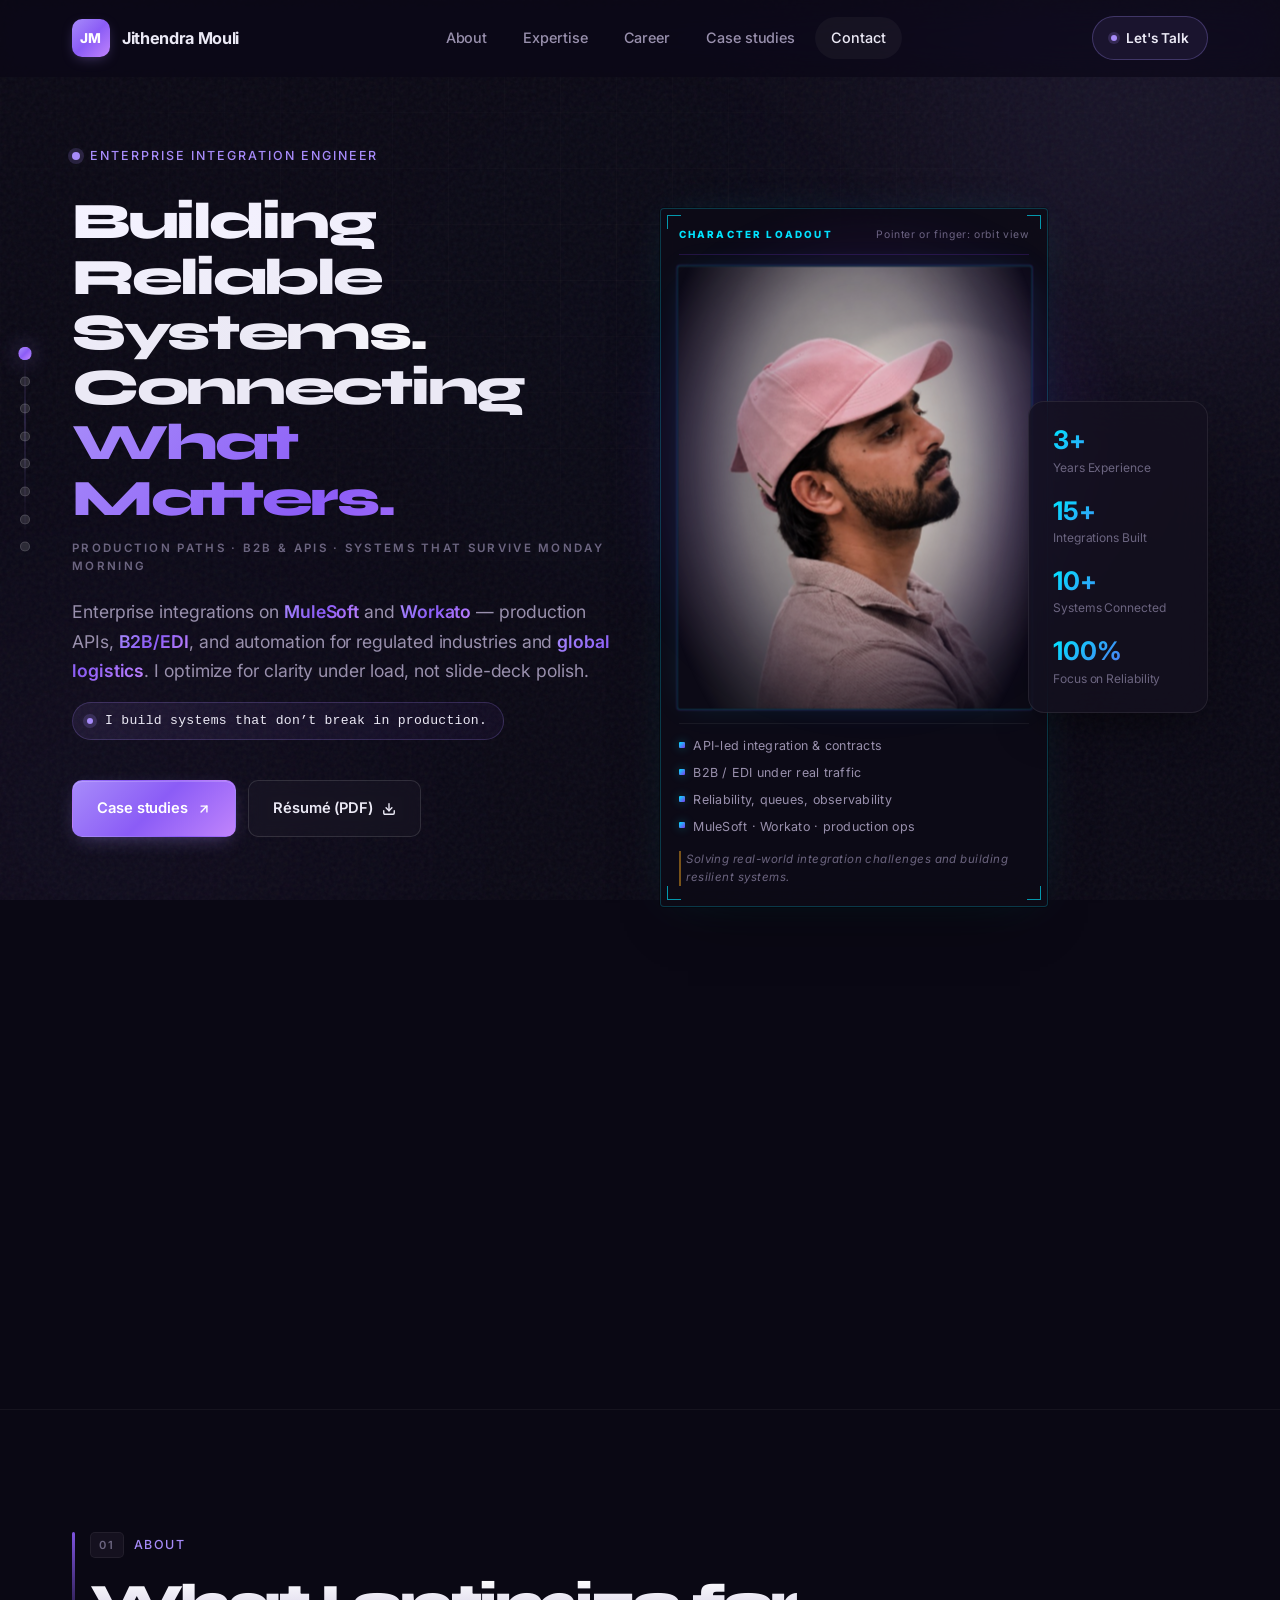
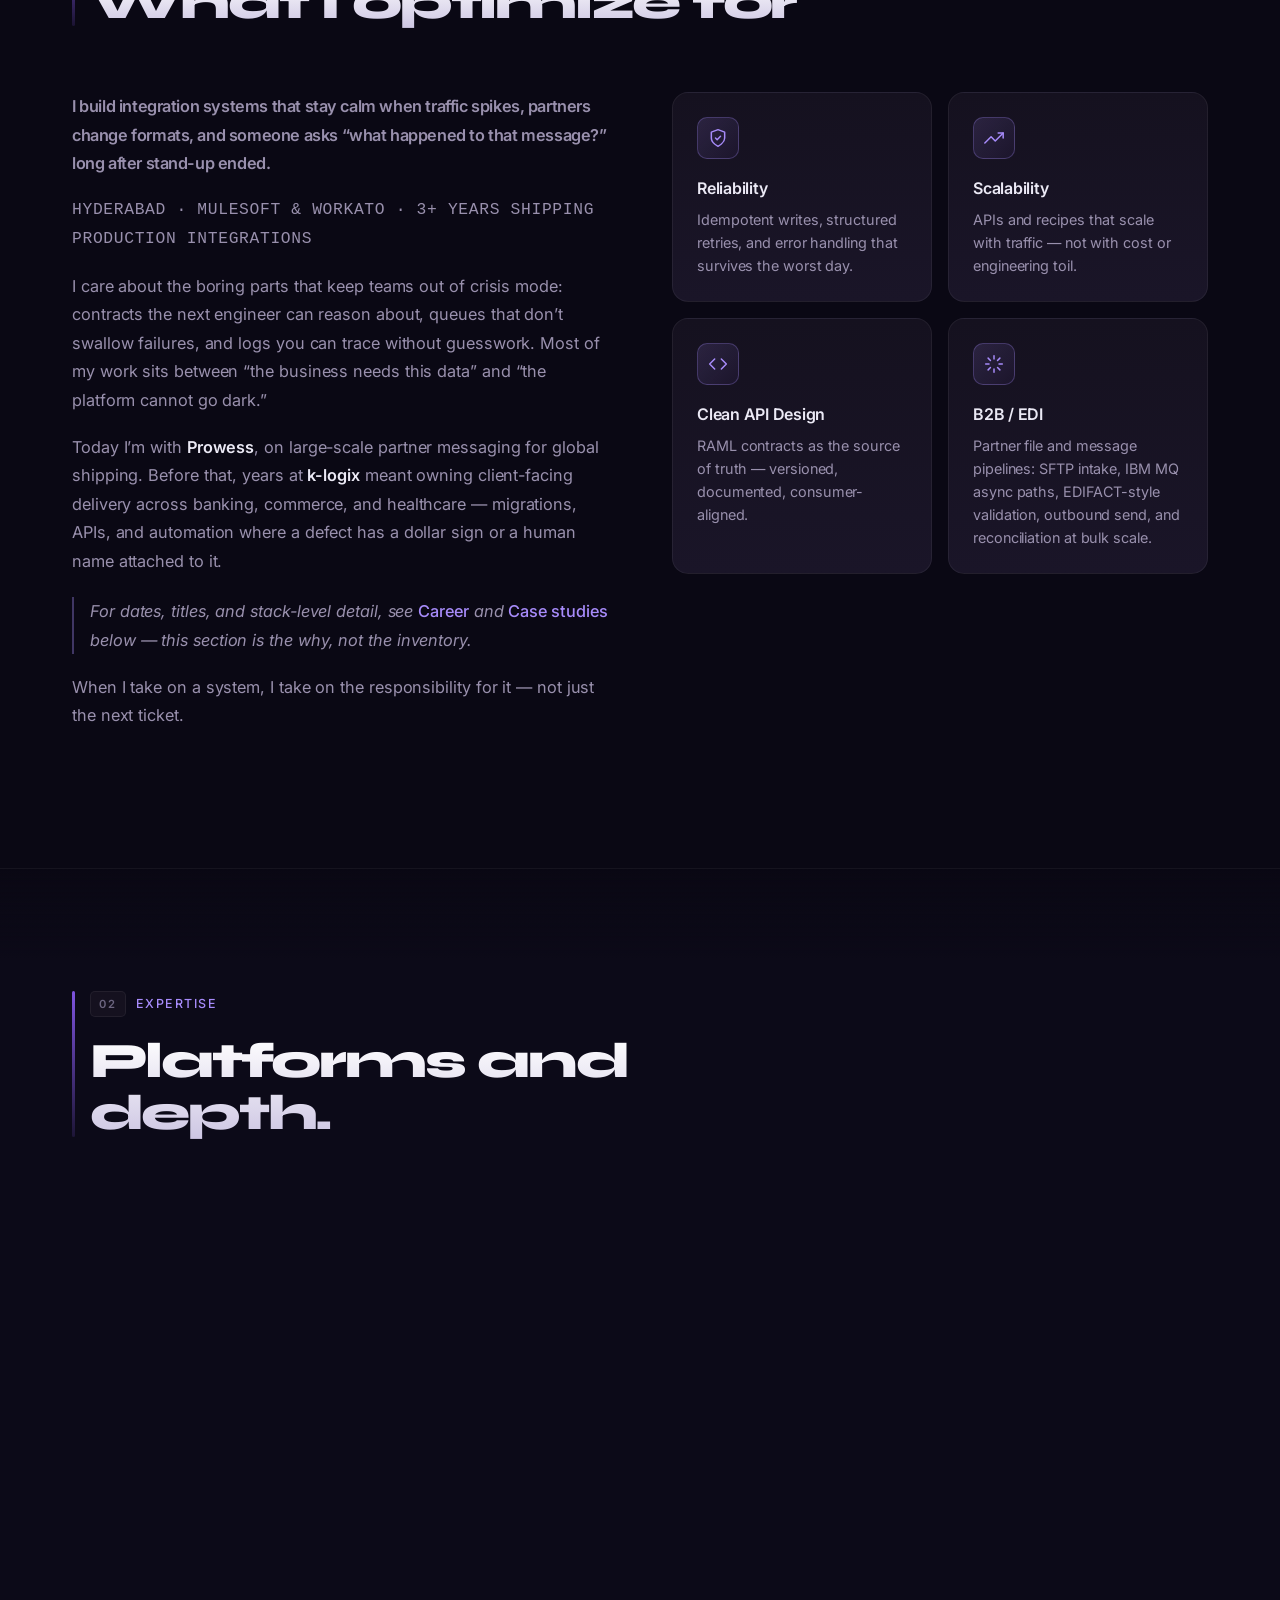
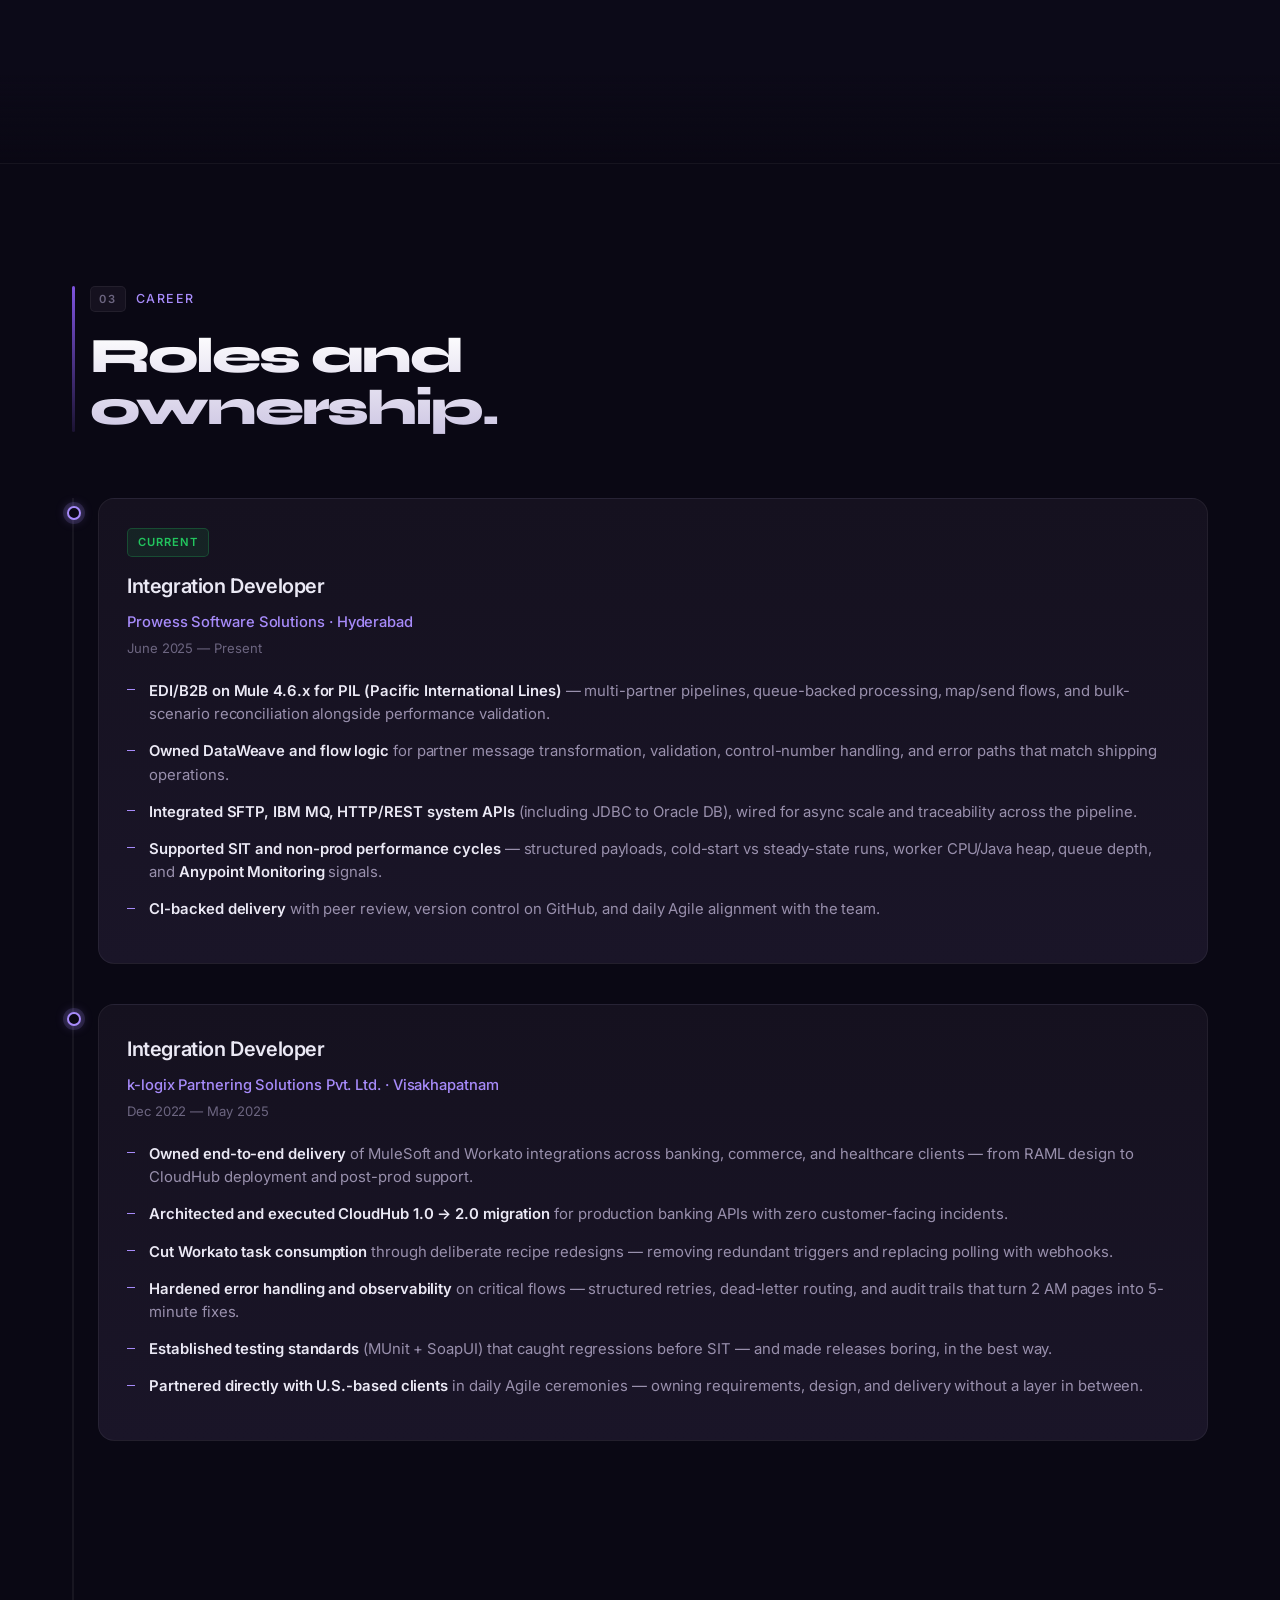
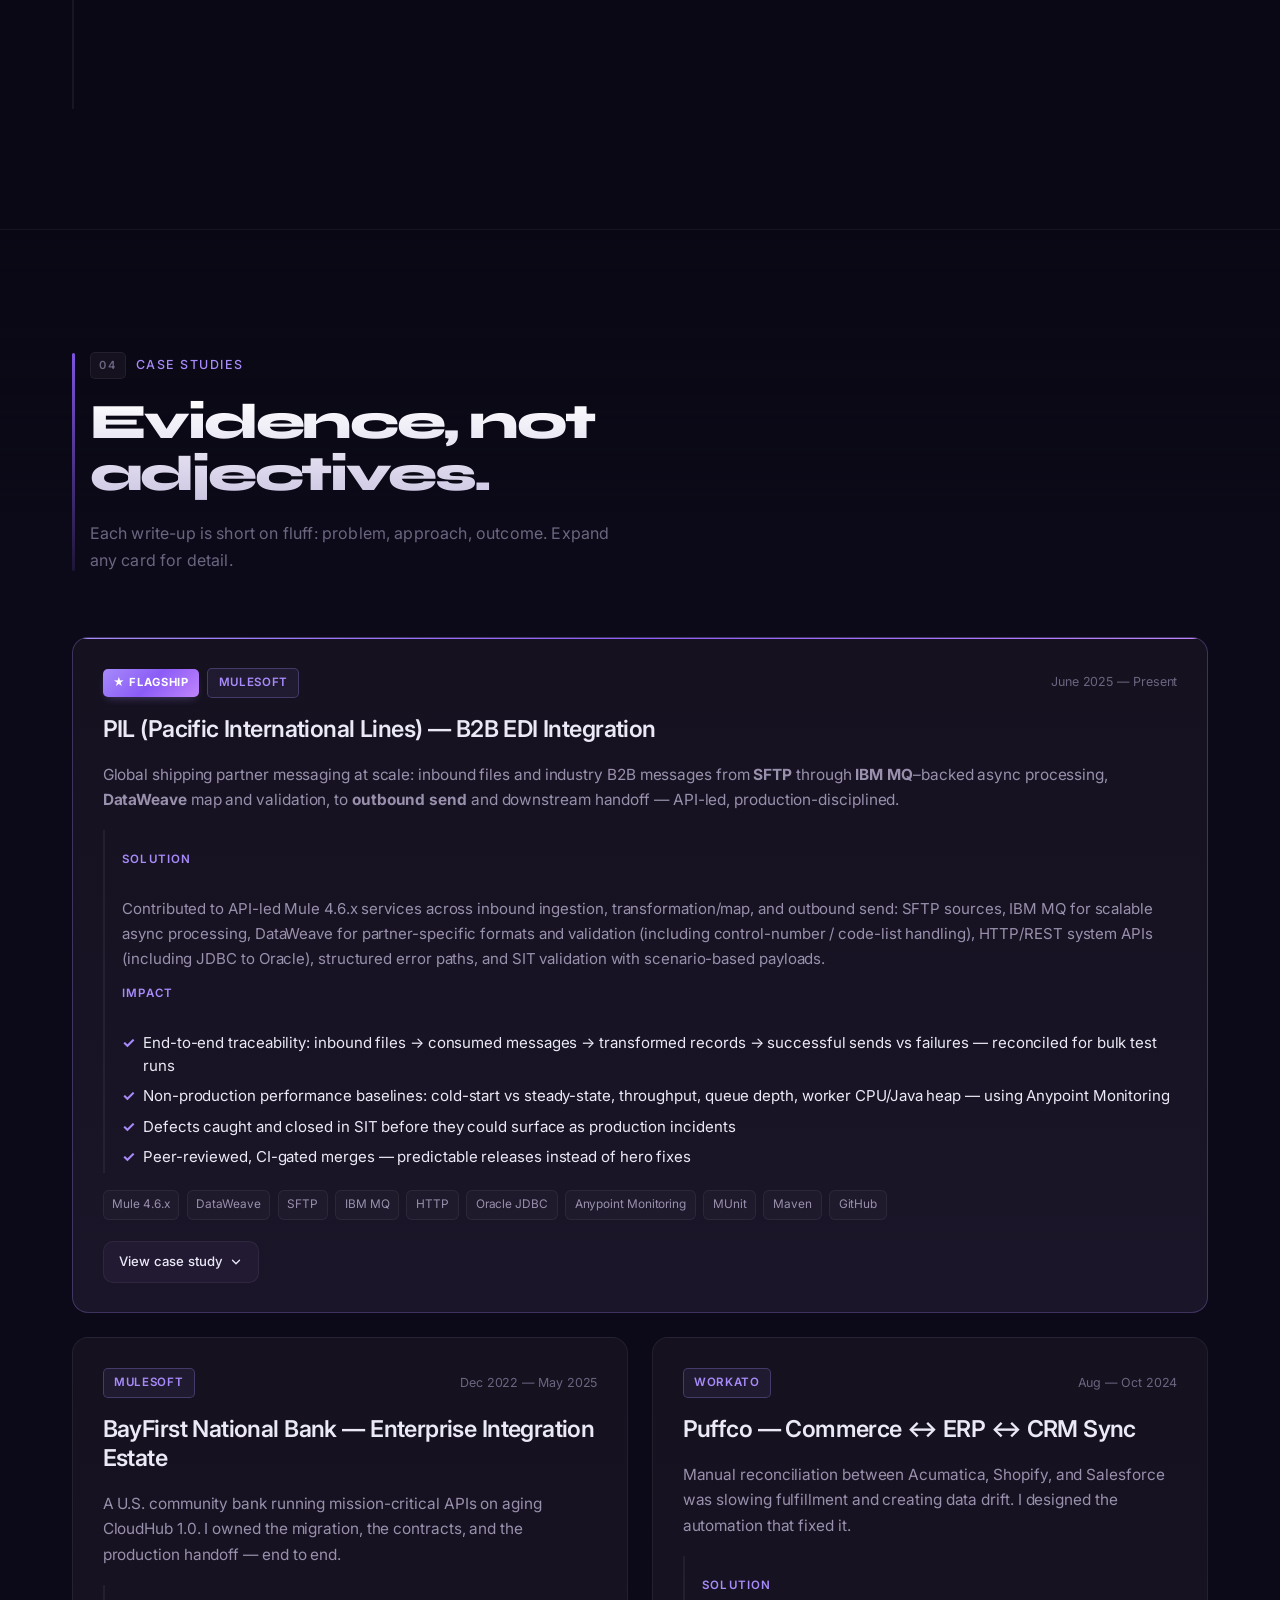
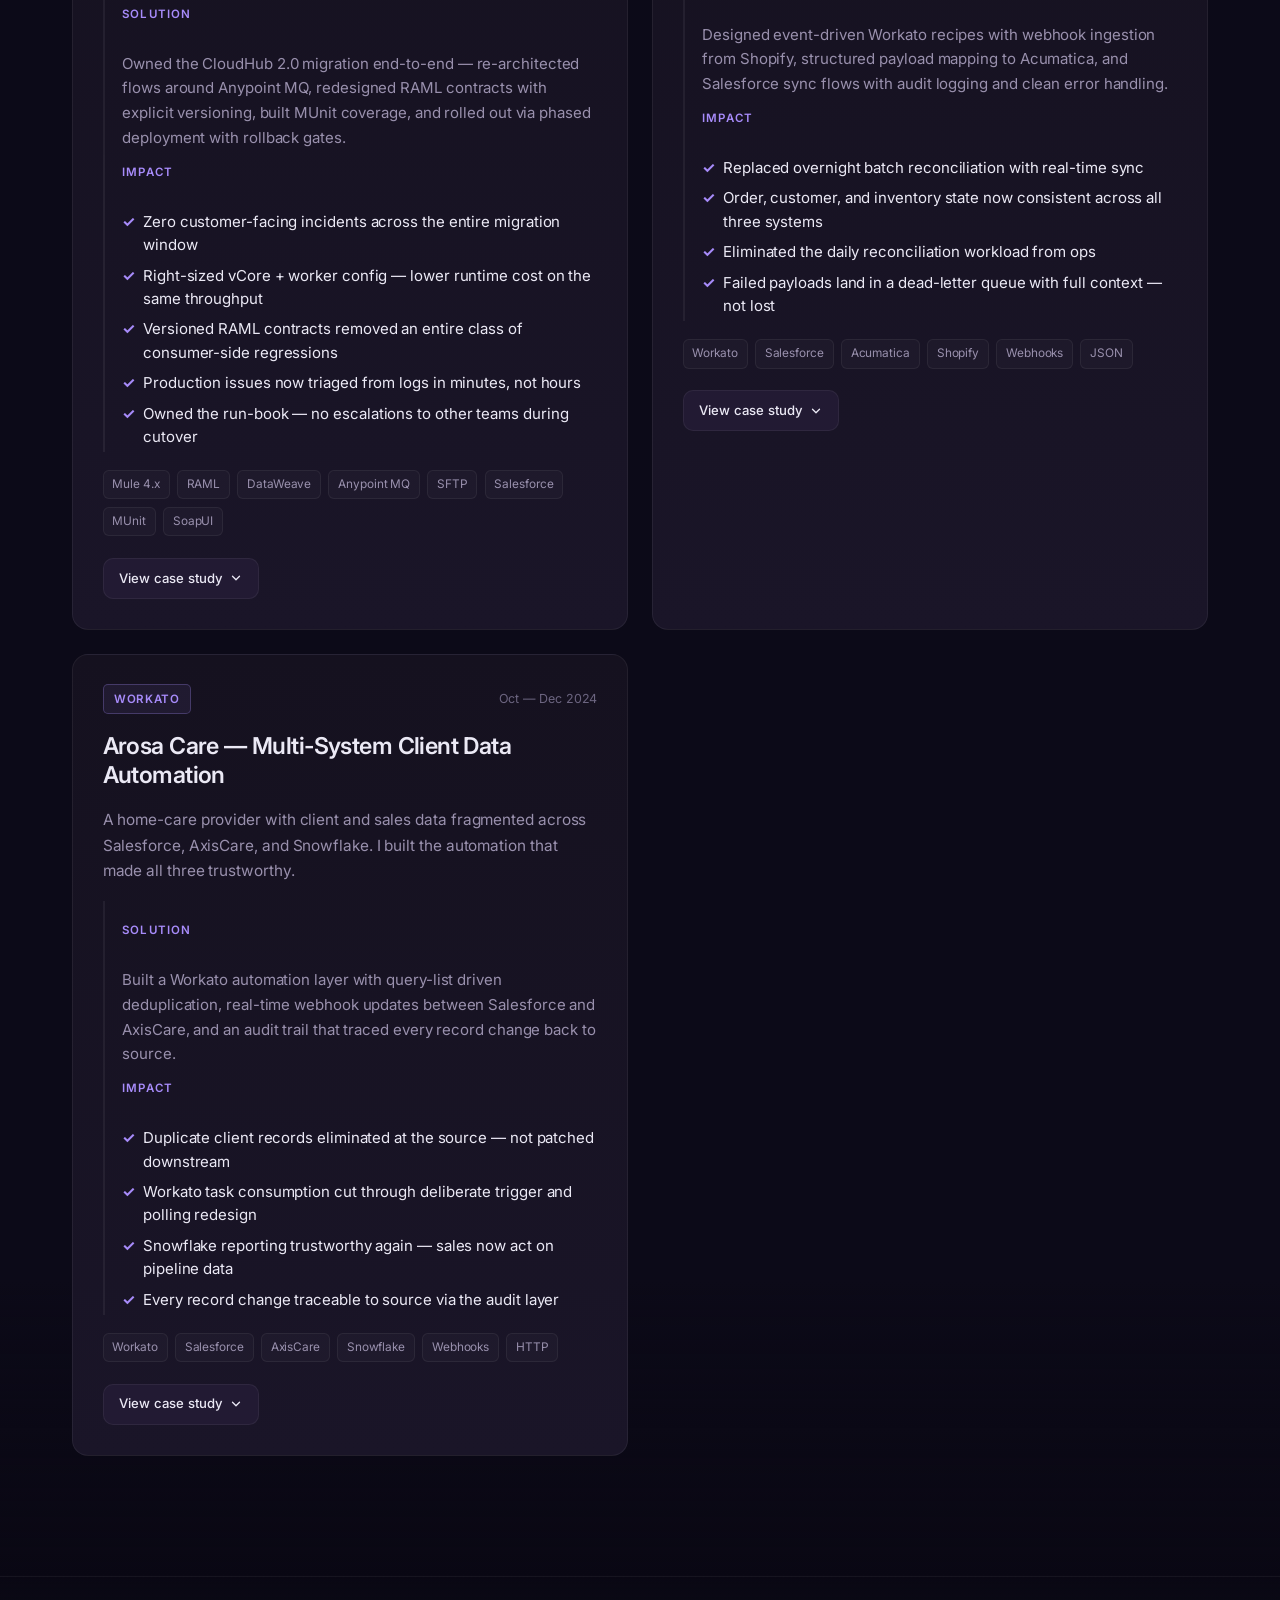
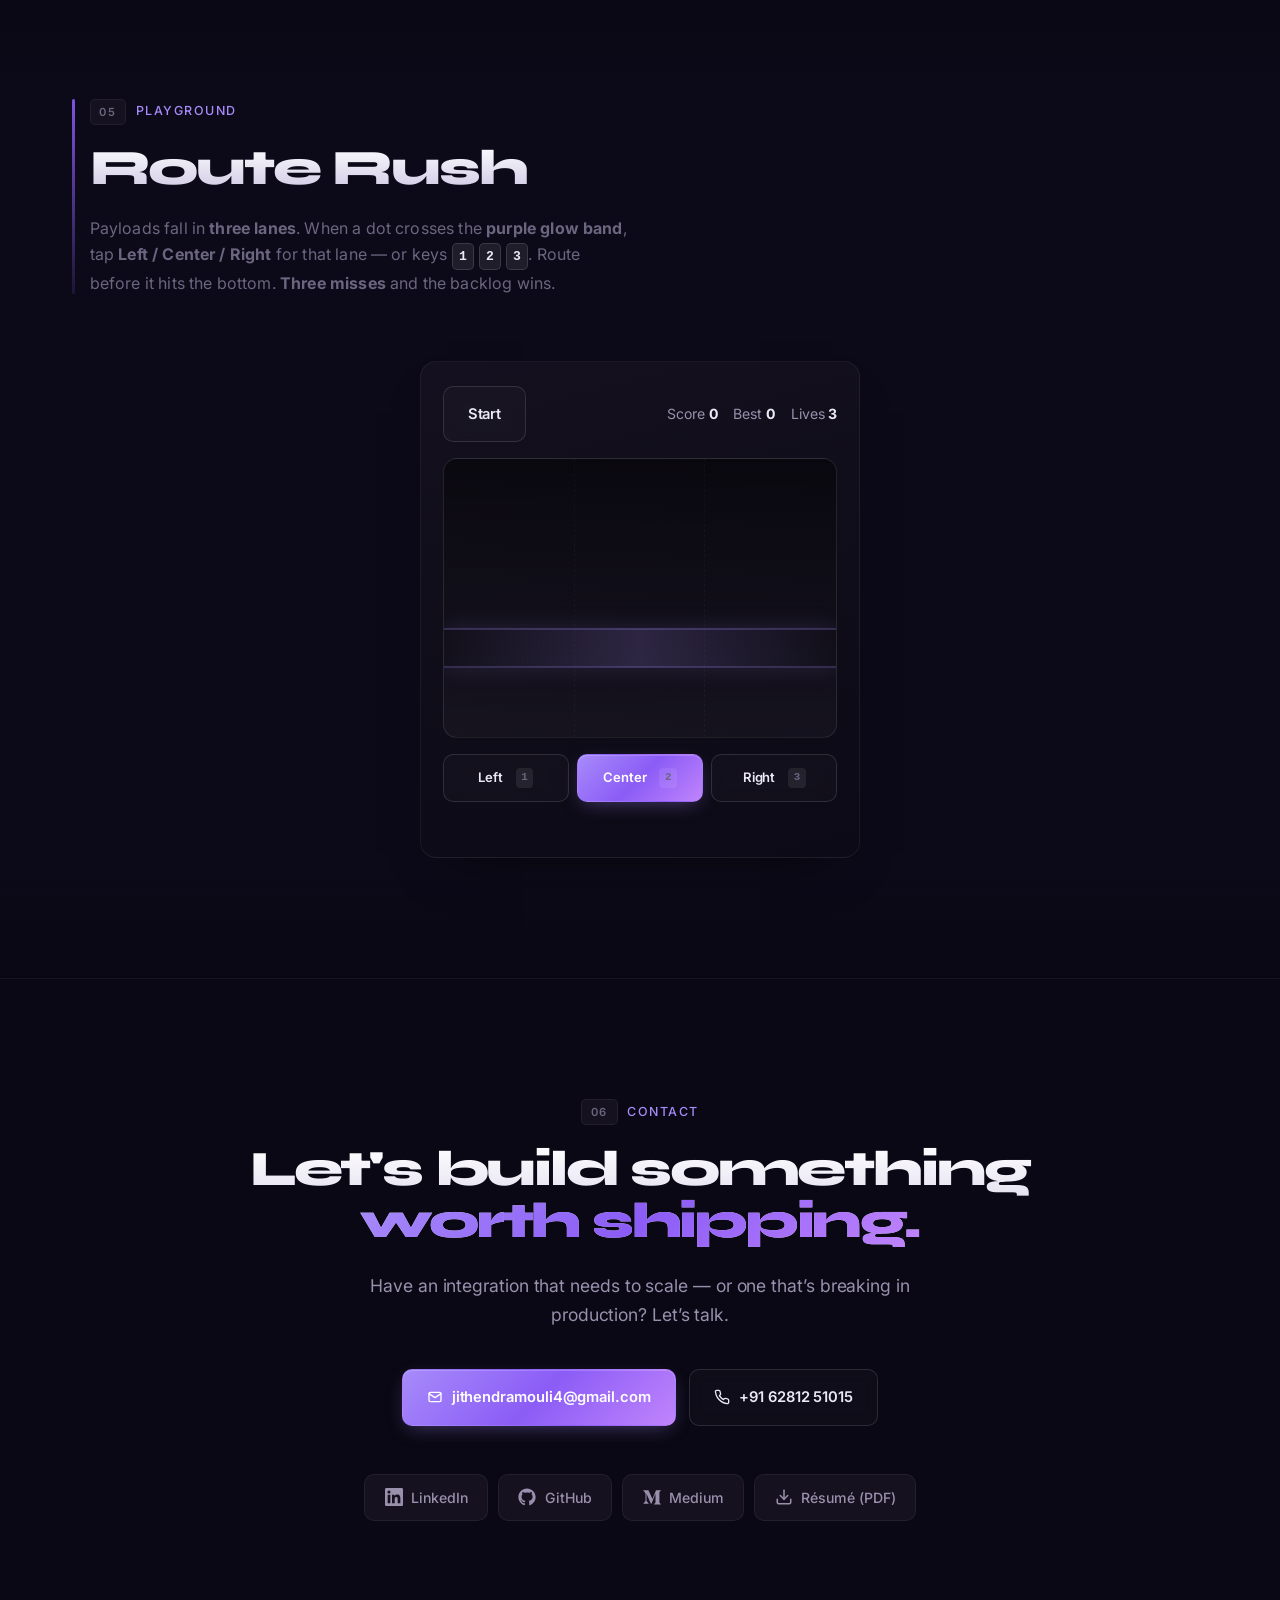
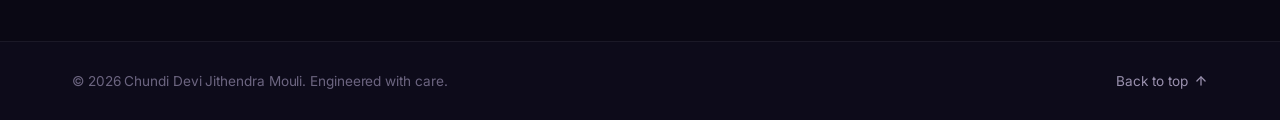
==== commit 05ccf722: "Hero: HUD game deck, cyan/violet palette, CSS 3D tilt portrait + loadout strip Made-with: Cursor" ====
--- a/index.html
+++ b/index.html
@@ -85,8 +85,8 @@
 
   <main>
 
-    <!-- ============ HERO ============ -->
-    <section class="hero" id="home">
+    <!-- ============ HERO (game-style HUD deck — portrait uses CSS 3D tilt; swap to GLB + model-viewer when you have a mesh) ============ -->
+    <section class="hero hero--deck" id="home">
       <div class="container hero__grid">
 
         <!-- LEFT -->
@@ -157,12 +157,39 @@
 
         <!-- RIGHT -->
         <div class="hero__media reveal-up" data-delay="200">
-          <div class="hero__portrait">
-            <div class="hero__portrait-glow" aria-hidden="true"></div>
-            <img src="assets/profile.png" alt="Portrait of Jithendra Mouli" />
-          </div>
-
-          <aside class="hero__stats" aria-label="Highlights">
+          <div class="hero__deck-panel">
+            <div class="hero__deck-panel__chrome" aria-hidden="true">
+              <span class="hero__deck-bracket hero__deck-bracket--tl"></span>
+              <span class="hero__deck-bracket hero__deck-bracket--tr"></span>
+              <span class="hero__deck-bracket hero__deck-bracket--bl"></span>
+              <span class="hero__deck-bracket hero__deck-bracket--br"></span>
+            </div>
+            <header class="hero__deck-head">
+              <span class="hero__deck-tag">Character loadout</span>
+              <span class="hero__deck-sub">Pointer or finger: orbit view</span>
+            </header>
+            <div
+              class="hero__portrait hero__portrait--3d"
+              id="heroPortrait3d"
+              role="presentation"
+            >
+              <div class="hero__portrait-glow hero__portrait-glow--hud" aria-hidden="true"></div>
+              <div class="hero__portrait-3d-inner">
+                <div class="hero__portrait-3d-track">
+                  <img src="assets/profile.png" alt="Portrait of Jithendra Mouli" width="640" height="800" decoding="async" />
+                </div>
+              </div>
+            </div>
+            <ul class="hero__loadout" aria-label="Focus areas">
+              <li><span class="hero__loadout-mark" aria-hidden="true"></span> API-led integration &amp; contracts</li>
+              <li><span class="hero__loadout-mark" aria-hidden="true"></span> B2B / EDI under real traffic</li>
+              <li><span class="hero__loadout-mark" aria-hidden="true"></span> Reliability, queues, observability</li>
+              <li><span class="hero__loadout-mark" aria-hidden="true"></span> MuleSoft · Workato · production ops</li>
+            </ul>
+            <p class="hero__deck-quote" aria-hidden="false">Solving real-world integration challenges and building resilient systems.</p>
+          </div>
+
+          <aside class="hero__stats hero__stats--hud" aria-label="Highlights">
             <div class="hero__stat">
               <strong data-count="3" data-suffix="+">0</strong>
               <span>Years Experience</span>
--- a/styles.css
+++ b/styles.css
@@ -536,6 +536,162 @@
   min-height: calc(100vh - 76px);
   display: flex;
   align-items: center;
+}
+
+/* ----- Game-style HUD hero (concept palette: cyan / violet / amber) ----- */
+.hero--deck {
+  --hud-cyan: #00e5ff;
+  --hud-violet: #7c3aed;
+  --hud-amber: #ffb020;
+  --hud-panel: rgba(13, 11, 22, 0.88);
+  --hud-line: rgba(0, 229, 255, 0.22);
+  --hud-line-soft: rgba(124, 58, 237, 0.2);
+}
+
+.hero__deck-panel {
+  position: relative;
+  width: 100%;
+  max-width: 420px;
+  margin: 0 auto;
+  padding: 1.1rem 1.1rem 1.25rem;
+  background: var(--hud-panel);
+  border: 1px solid var(--hud-line);
+  border-radius: 4px;
+  box-shadow:
+    0 0 0 1px rgba(0, 0, 0, 0.35),
+    0 0 40px -12px rgba(0, 229, 255, 0.12),
+    0 24px 56px -28px rgba(0, 0, 0, 0.75);
+  backdrop-filter: blur(16px);
+  -webkit-backdrop-filter: blur(16px);
+}
+
+.hero__deck-panel__chrome {
+  position: absolute;
+  inset: 0;
+  pointer-events: none;
+  border-radius: inherit;
+}
+.hero__deck-bracket {
+  position: absolute;
+  width: 14px;
+  height: 14px;
+  border-color: var(--hud-cyan);
+  border-style: solid;
+  opacity: 0.65;
+}
+.hero__deck-bracket--tl { top: 6px; left: 6px; border-width: 1px 0 0 1px; }
+.hero__deck-bracket--tr { top: 6px; right: 6px; border-width: 1px 1px 0 0; }
+.hero__deck-bracket--bl { bottom: 6px; left: 6px; border-width: 0 0 1px 1px; }
+.hero__deck-bracket--br { bottom: 6px; right: 6px; border-width: 0 1px 1px 0; }
+
+.hero__deck-head {
+  display: flex;
+  flex-wrap: wrap;
+  align-items: baseline;
+  justify-content: space-between;
+  gap: 0.5rem 1rem;
+  margin-bottom: 0.85rem;
+  padding-bottom: 0.65rem;
+  border-bottom: 1px solid var(--hud-line-soft);
+}
+.hero__deck-tag {
+  font-size: 0.62rem;
+  font-weight: 800;
+  letter-spacing: 0.22em;
+  text-transform: uppercase;
+  color: var(--hud-cyan);
+}
+.hero__deck-sub {
+  font-size: 0.65rem;
+  color: var(--text-soft);
+  letter-spacing: 0.06em;
+}
+
+.hero__loadout {
+  margin-top: 1rem;
+  padding-top: 0.85rem;
+  border-top: 1px solid rgba(255, 255, 255, 0.06);
+  display: flex;
+  flex-direction: column;
+  gap: 0.55rem;
+}
+.hero__loadout li {
+  display: flex;
+  align-items: flex-start;
+  gap: 0.55rem;
+  font-size: 0.78rem;
+  color: var(--text-muted);
+  letter-spacing: 0.02em;
+  line-height: 1.45;
+}
+.hero__loadout-mark {
+  flex-shrink: 0;
+  width: 6px;
+  height: 6px;
+  margin-top: 0.35em;
+  border-radius: 1px;
+  background: linear-gradient(135deg, var(--hud-cyan), var(--hud-violet));
+  box-shadow: 0 0 10px rgba(0, 229, 255, 0.35);
+}
+
+.hero__deck-quote {
+  margin-top: 0.95rem;
+  font-size: 0.72rem;
+  font-style: italic;
+  color: var(--text-soft);
+  letter-spacing: 0.04em;
+  line-height: 1.5;
+  padding-left: 0.35rem;
+  border-left: 2px solid rgba(255, 176, 32, 0.45);
+}
+
+/* CSS 3D “character plate” — rotate with pointer (not a full mesh) */
+.hero__portrait--3d {
+  position: relative;
+  width: 100%;
+  aspect-ratio: 4 / 5;
+  perspective: 980px;
+  touch-action: manipulation;
+  cursor: grab;
+  --tilt-x: 0deg;
+  --tilt-y: 0deg;
+}
+.hero__portrait--3d:active {
+  cursor: grabbing;
+}
+.hero__portrait--3d .hero__portrait-3d-inner {
+  position: relative;
+  z-index: 2;
+  width: 100%;
+  height: 100%;
+  transform-style: preserve-3d;
+  transform: rotateX(var(--tilt-x, 0deg)) rotateY(var(--tilt-y, 0deg));
+  transition: transform 0.2s var(--ease-out);
+  will-change: transform;
+}
+.hero__portrait--3d .hero__portrait-3d-track {
+  width: 100%;
+  height: 100%;
+  border-radius: 3px;
+  overflow: hidden;
+  border: 1px solid rgba(0, 229, 255, 0.2);
+  box-shadow:
+    0 0 0 1px rgba(124, 58, 237, 0.15),
+    0 0 32px -8px rgba(0, 229, 255, 0.15),
+    inset 0 1px 0 rgba(255, 255, 255, 0.04);
+  transform: translateZ(12px);
+}
+
+.hero__stats--hud {
+  border-color: rgba(0, 229, 255, 0.18);
+  box-shadow:
+    0 0 0 1px rgba(0, 229, 255, 0.06),
+    0 20px 50px -20px rgba(0, 0, 0, 0.75);
+}
+.hero__stats--hud .hero__stat strong {
+  background: linear-gradient(135deg, #00e5ff, #7c3aed);
+  -webkit-background-clip: text;
+  color: transparent;
 }
 
 .hero__grid {
@@ -754,6 +910,23 @@
 @keyframes glowPulse {
   0%, 100% { opacity: 0.9; transform: translate(-50%, -50%) scale(1); }
   50%      { opacity: 1;   transform: translate(-50%, -50%) scale(1.04); }
+}
+
+/* HUD portrait glow wins over default (must follow base .hero__portrait-glow) */
+.hero__portrait-glow.hero__portrait-glow--hud {
+  background: radial-gradient(
+    circle,
+    rgba(0, 229, 255, 0.18) 0%,
+    rgba(124, 58, 237, 0.2) 35%,
+    transparent 70%
+  );
+  filter: blur(28px);
+  opacity: 0.88;
+  animation: glowPulseHud 9s ease-in-out infinite;
+}
+@keyframes glowPulseHud {
+  0%, 100% { opacity: 0.82; transform: translate(-50%, -50%) scale(1); }
+  50%      { opacity: 1; transform: translate(-50%, -50%) scale(1.05); }
 }
 
 /* IMAGE BLENDING FIX — aggressive feather, no hard box visible */
@@ -1427,6 +1600,15 @@
     opacity: 0.75;
     transform: scaleY(1);
   }
+  .hero__portrait--3d {
+    cursor: default;
+  }
+  .hero__portrait--3d .hero__portrait-3d-inner {
+    transition: none;
+  }
+  .hero__portrait-glow--hud {
+    animation: none;
+  }
 }
 
 /* ==========================================================
@@ -1470,7 +1652,11 @@
     gap: 1.75rem;
   }
   .hero__portrait {
-    max-width: 280px;
+    max-width: 100%;
+  }
+  .hero__deck-panel {
+    max-width: min(380px, 100%);
+    padding: 0.85rem 0.85rem 1rem;
   }
   .hero__portrait-glow { width: 130%; height: 130%; }
   .hero__stats {
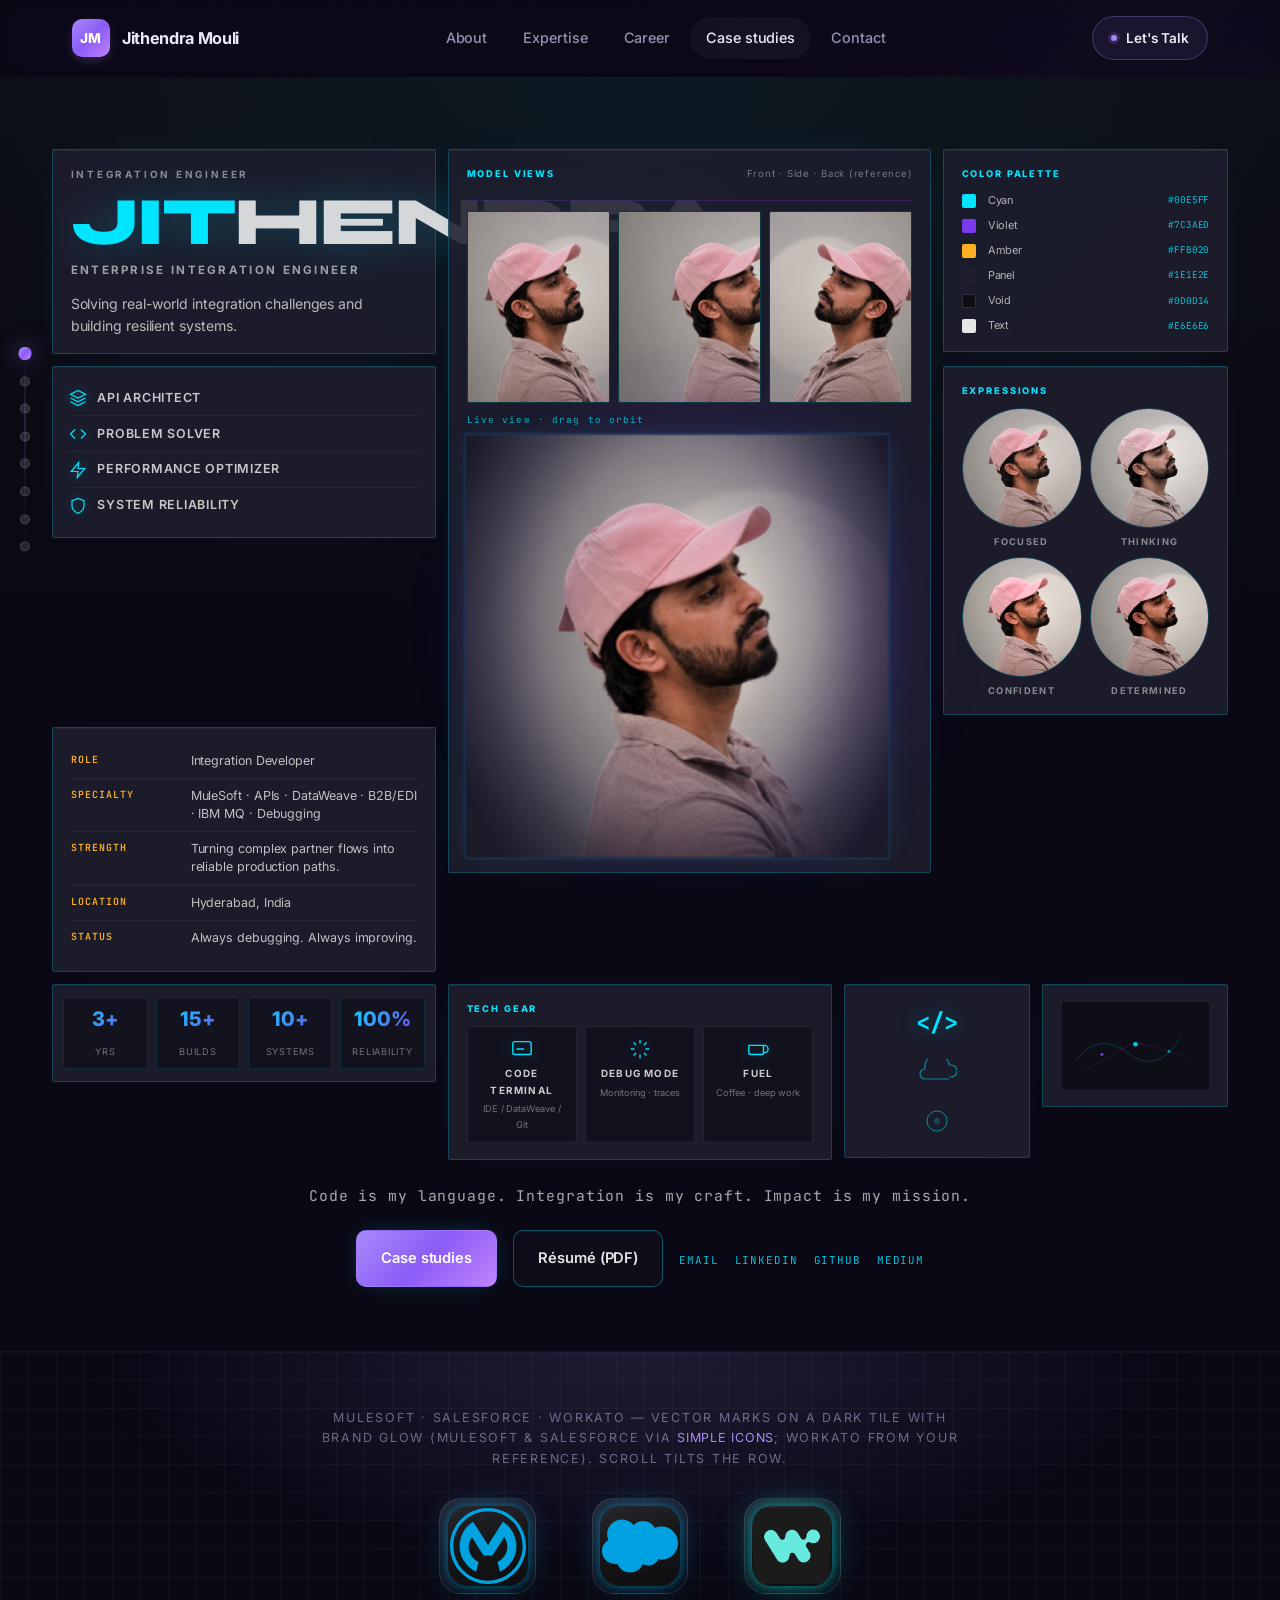
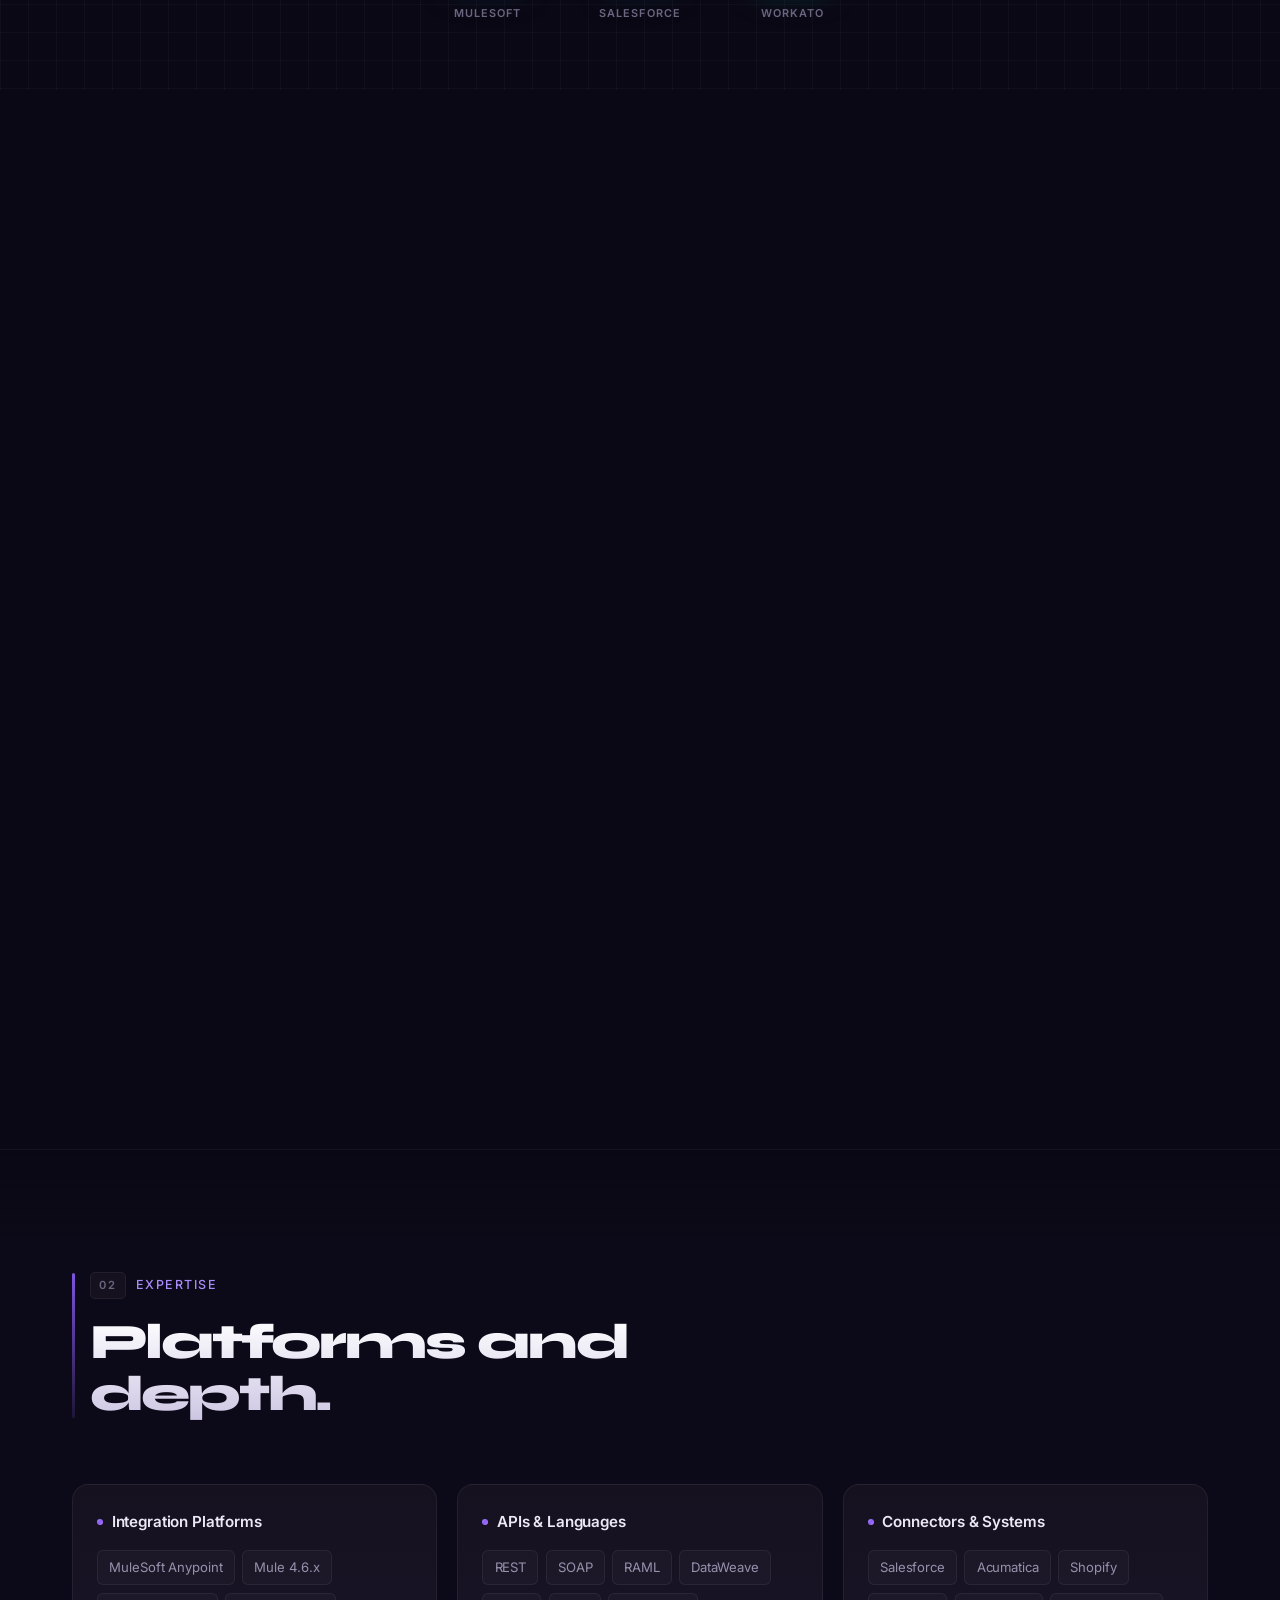
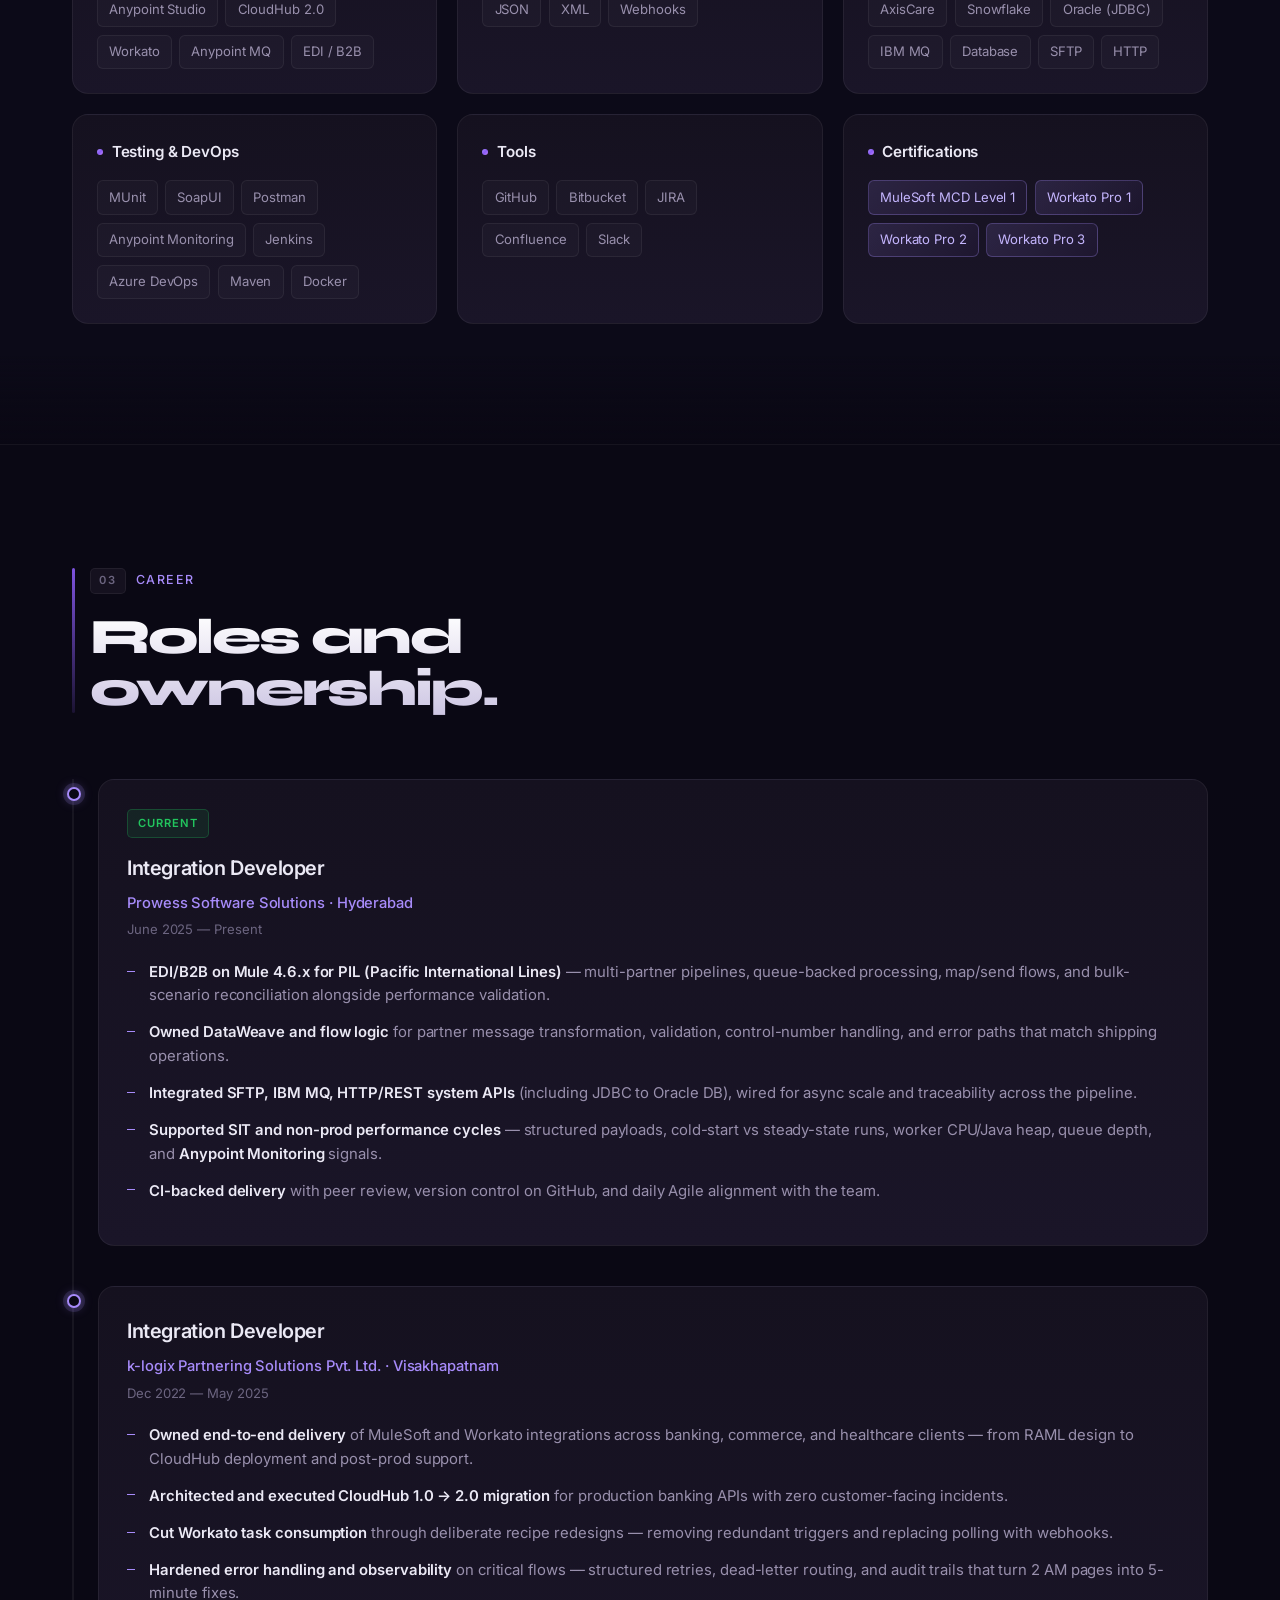
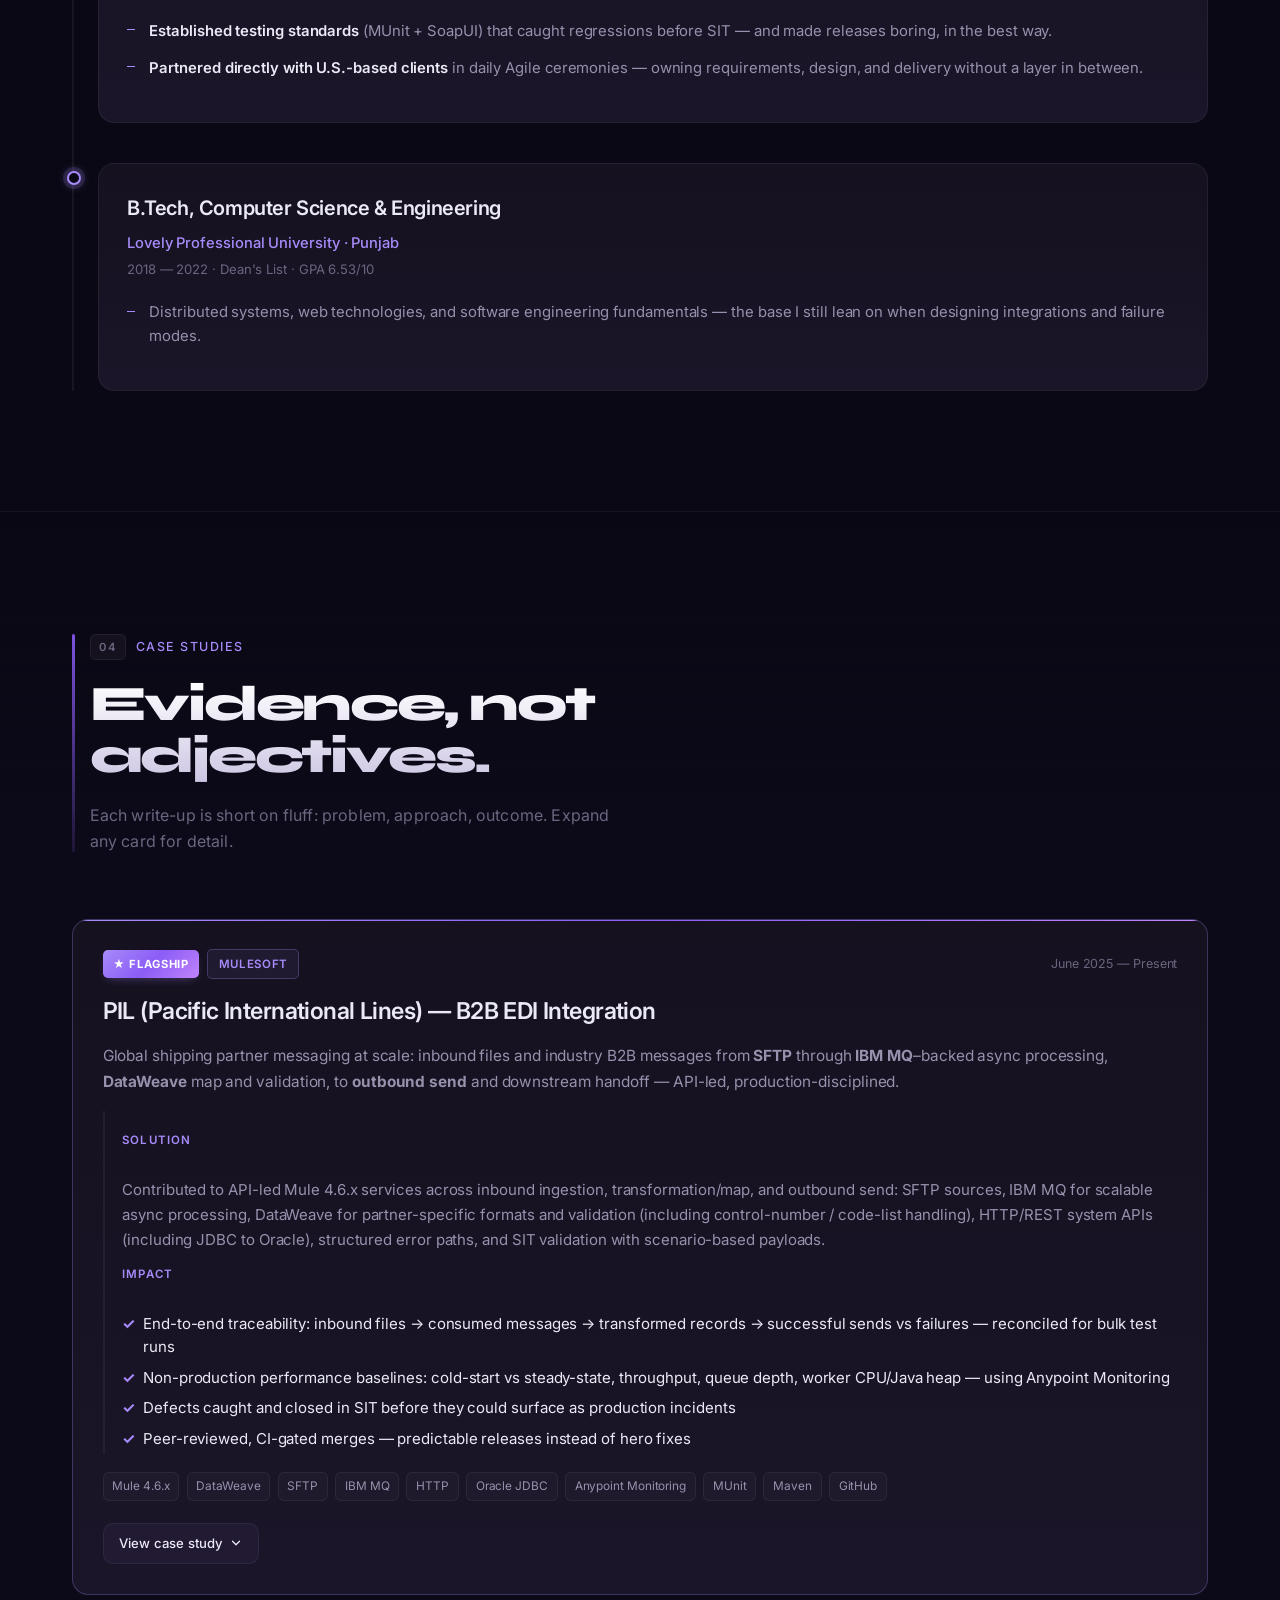
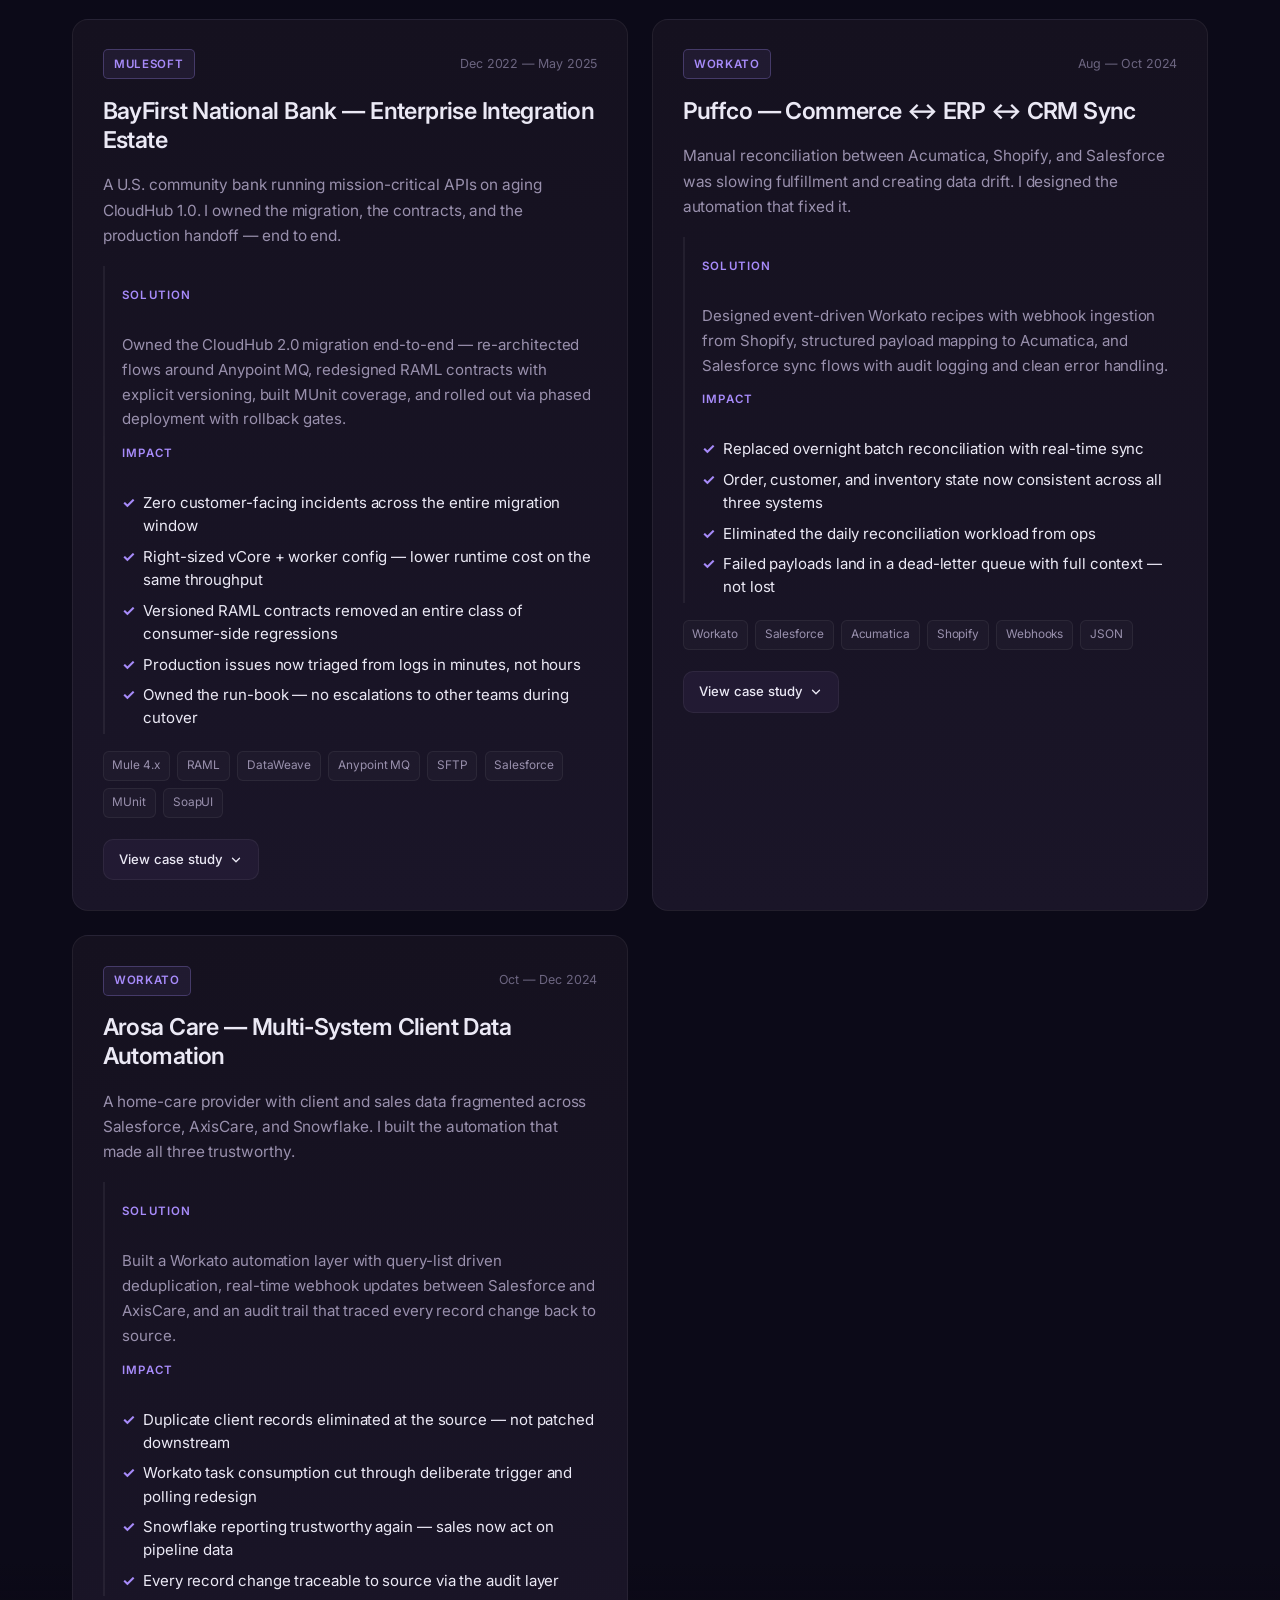
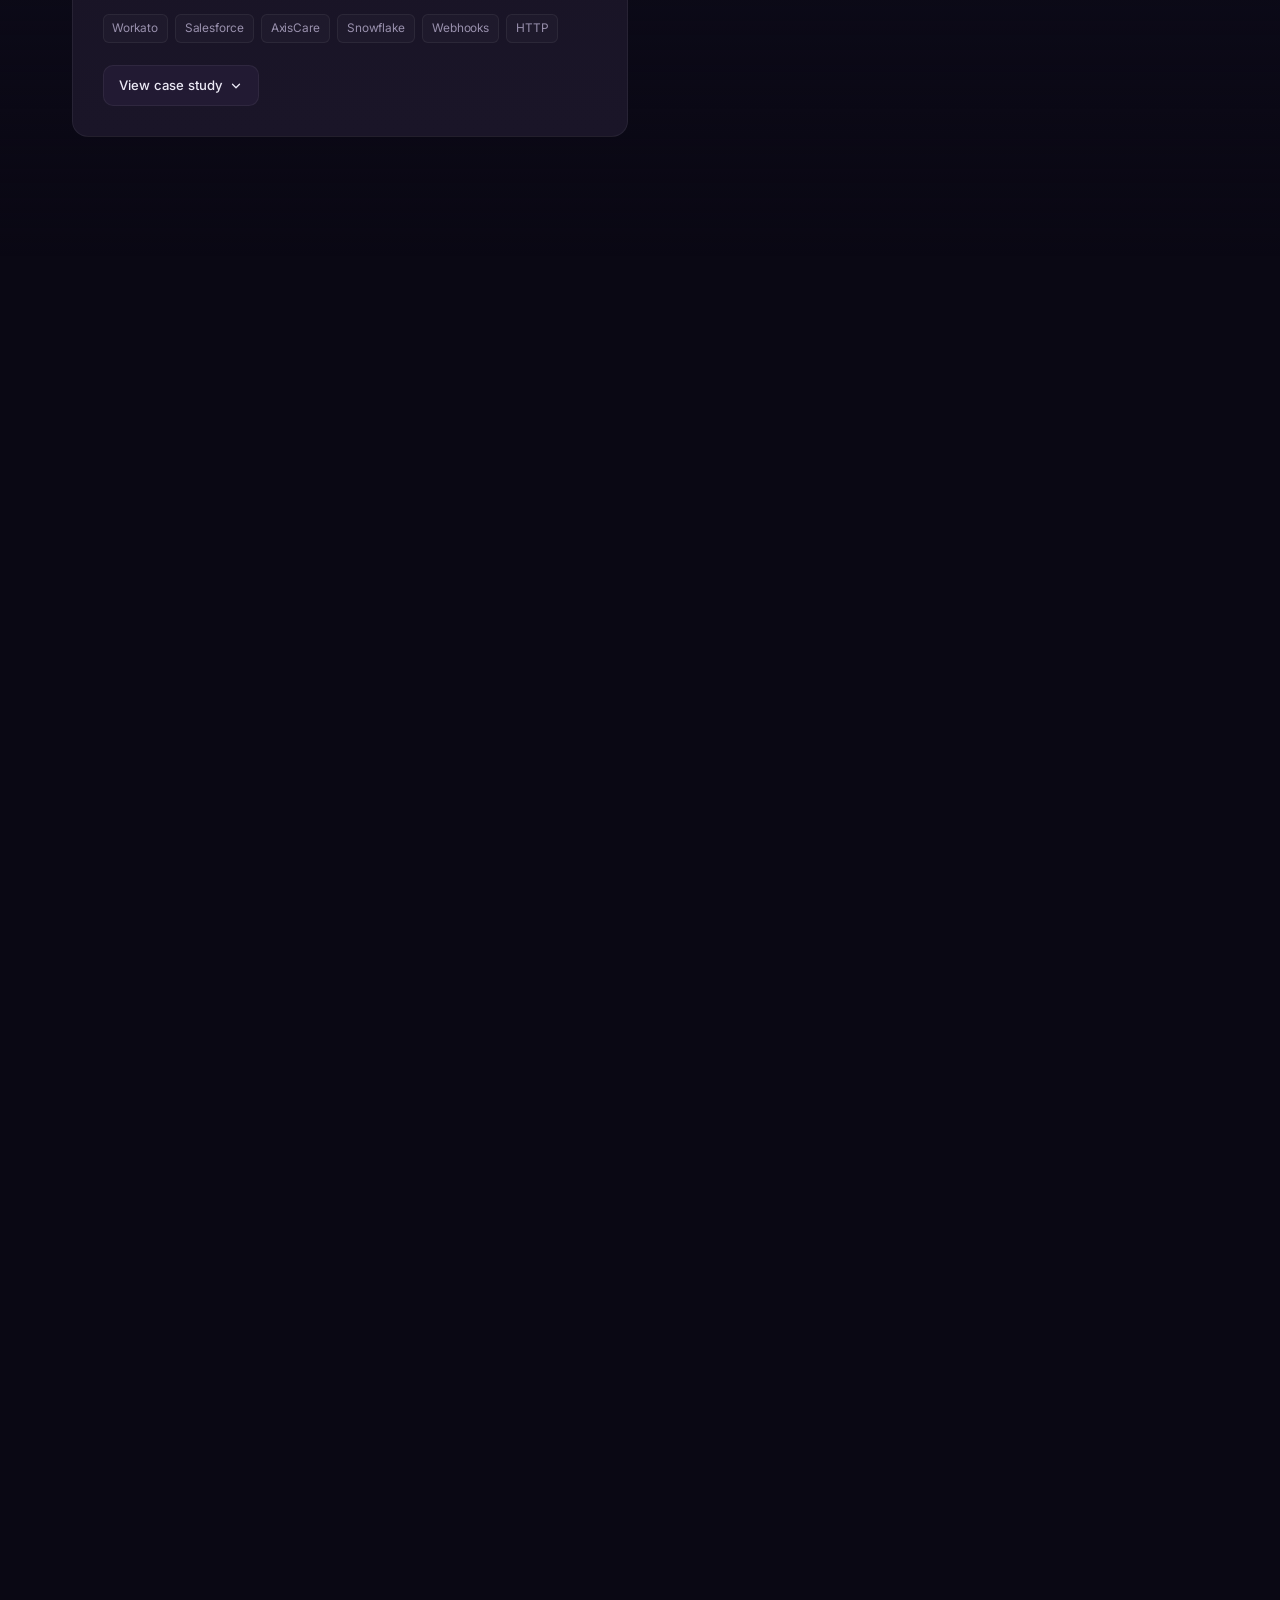
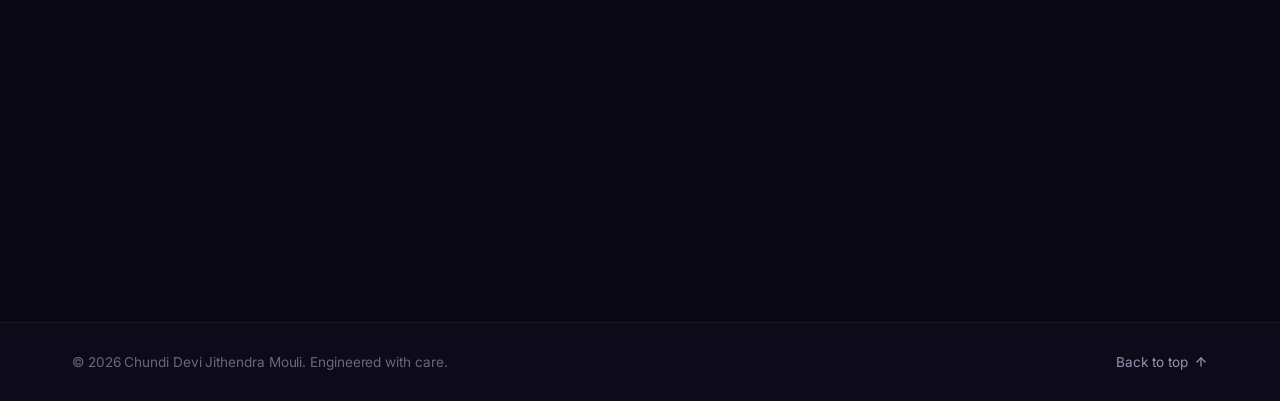
==== commit 3099d8c3: "Hero: full character-sheet dashboard matching concept (grid, palette, model views, expressions, shee" ====
--- a/index.html
+++ b/index.html
@@ -6,7 +6,7 @@
   <meta name="description" content="Jithendra Mouli — Enterprise Integration Engineer (MuleSoft + Workato). EDI/B2B, IBM MQ, CloudHub 2.0, and Workato at scale. Banking, commerce, healthcare, and global logistics." />
   <meta name="keywords" content="Enterprise Integration Engineer, MuleSoft, EDI, B2B, IBM MQ, PIL, Workato, CloudHub 2.0, RAML, DataWeave, SFTP, Jithendra Mouli" />
   <meta name="author" content="Chundi Devi Jithendra Mouli" />
-  <meta name="theme-color" content="#0a0814" />
+  <meta name="theme-color" content="#0d0d14" />
 
   <meta property="og:type" content="website" />
   <meta property="og:title" content="Jithendra Mouli — Enterprise Integration Engineer" />
@@ -16,7 +16,7 @@
 
   <link rel="preconnect" href="https://fonts.googleapis.com" />
   <link rel="preconnect" href="https://fonts.gstatic.com" crossorigin />
-  <link href="https://fonts.googleapis.com/css2?family=Inter:wght@400;500;600;700;800&family=Syne:wght@600;700;800&display=swap" rel="stylesheet" />
+  <link href="https://fonts.googleapis.com/css2?family=Inter:wght@400;500;600;700;800&family=JetBrains+Mono:wght@500;600&family=Syne:wght@600;700;800&display=swap" rel="stylesheet" />
 
   <link rel="stylesheet" href="styles.css" />
 </head>
@@ -85,128 +85,148 @@
 
   <main>
 
-    <!-- ============ HERO (game-style HUD deck — portrait uses CSS 3D tilt; swap to GLB + model-viewer when you have a mesh) ============ -->
-    <section class="hero hero--deck" id="home">
-      <div class="container hero__grid">
-
-        <!-- LEFT -->
-        <div class="hero__content">
-          <p class="hero__eyebrow reveal-up">
-            <span class="dot"></span>
-            <span>Enterprise Integration Engineer</span>
-          </p>
-
-          <h1 class="hero__title">
-            <span class="line reveal-up" data-delay="80"><span class="hero__title-shimmer">Building Reliable Systems.</span></span>
-            <span class="line reveal-up" data-delay="180">
-              Connecting <span class="hero__title-accent">What Matters.</span>
-            </span>
-          </h1>
-          <p class="hero__kicker reveal-up" data-delay="260">Production paths · B2B &amp; APIs · Systems that survive Monday morning</p>
-
-          <p class="hero__tagline reveal-up" data-delay="320">
-            Enterprise integrations on <strong>MuleSoft</strong> and <strong>Workato</strong>
-            &mdash; production APIs, <strong>B2B/EDI</strong>, and automation for regulated industries
-            and <strong>global logistics</strong>. I optimize for clarity under load, not slide-deck polish.
-          </p>
-
-          <p class="hero__positioning reveal-up" data-delay="400">
-            I build systems that don&rsquo;t break in production.
-          </p>
-
-          <div class="hero__cta hero__cta--resumes reveal-up" data-delay="440">
-            <a href="#projects" class="btn btn--primary">
-              <span>Case studies</span>
-              <svg width="14" height="14" viewBox="0 0 24 24" fill="none" stroke="currentColor" stroke-width="2.4" stroke-linecap="round" stroke-linejoin="round" aria-hidden="true"><line x1="7" y1="17" x2="17" y2="7"/><polyline points="7 7 17 7 17 17"/></svg>
-            </a>
-            <div class="hero__resume-btns">
-              <a href="Resume.pdf" class="btn btn--ghost" download="Jithendra-Mouli-Resume.pdf" aria-label="Download résumé as PDF">
-                <span>Résumé (PDF)</span>
-                <svg width="14" height="14" viewBox="0 0 24 24" fill="none" stroke="currentColor" stroke-width="2.4" stroke-linecap="round" stroke-linejoin="round" aria-hidden="true"><path d="M21 15v4a2 2 0 0 1-2 2H5a2 2 0 0 1-2-2v-4"/><polyline points="7 10 12 15 17 10"/><line x1="12" y1="15" x2="12" y2="3"/></svg>
-              </a>
-            </div>
-          </div>
-
-          <ul class="hero__contacts reveal-up" data-delay="560" aria-label="Contact links">
+    <!-- ============ HERO — character sheet dashboard (matches concept layout) ============ -->
+    <section class="hero hero--dashboard" id="home">
+      <div class="container hero-dash">
+        <div class="hero-dash__grid">
+          <header class="hud hud--intro reveal-up">
+            <p class="hud__eyebrow">Integration engineer</p>
+            <h1 class="hud__name"><span class="hud__name-cyan">JIT</span><span class="hud__name-rest">HENDRA</span></h1>
+            <p class="hud__title">Enterprise Integration Engineer</p>
+            <p class="hud__tagline">Solving real-world integration challenges and building resilient systems.</p>
+          </header>
+
+          <ul class="hud hud--attrs reveal-up" data-delay="80" aria-label="Core attributes">
             <li>
-              <a href="mailto:jithendramouli4@gmail.com" aria-label="Email">
-                <svg width="16" height="16" viewBox="0 0 24 24" fill="none" stroke="currentColor" stroke-width="1.8" stroke-linecap="round" stroke-linejoin="round" aria-hidden="true"><rect x="3" y="5" width="18" height="14" rx="2"/><polyline points="3 7 12 13 21 7"/></svg>
-                <span>jithendramouli4@gmail.com</span>
-              </a>
+              <span class="hud__attr-ic" aria-hidden="true"><svg width="18" height="18" viewBox="0 0 24 24" fill="none" stroke="currentColor" stroke-width="1.6"><path d="M12 2L2 7l10 5 10-5-10-5zM2 17l10 5 10-5M2 12l10 5 10-5"/></svg></span>
+              <span>API architect</span>
             </li>
             <li>
-              <a href="https://www.linkedin.com/in/jithendra-mouli-214823193/" target="_blank" rel="noopener noreferrer" aria-label="LinkedIn">
-                <svg width="16" height="16" viewBox="0 0 24 24" fill="currentColor" aria-hidden="true"><path d="M20.45 20.45h-3.55v-5.57c0-1.33-.02-3.04-1.85-3.04-1.85 0-2.13 1.45-2.13 2.94v5.67H9.36V9h3.41v1.56h.05c.48-.9 1.64-1.85 3.37-1.85 3.6 0 4.27 2.37 4.27 5.45v6.29zM5.34 7.43a2.06 2.06 0 1 1 0-4.13 2.06 2.06 0 0 1 0 4.13zM7.12 20.45H3.56V9h3.56v11.45zM22.22 0H1.77C.79 0 0 .77 0 1.72v20.55C0 23.23.79 24 1.77 24h20.45c.98 0 1.78-.77 1.78-1.73V1.72C24 .77 23.2 0 22.22 0z"/></svg>
-                <span>linkedin.com/in/jithendra-mouli-214823193</span>
-              </a>
+              <span class="hud__attr-ic" aria-hidden="true"><svg width="18" height="18" viewBox="0 0 24 24" fill="none" stroke="currentColor" stroke-width="1.6"><polyline points="16 18 22 12 16 6"/><polyline points="8 6 2 12 8 18"/></svg></span>
+              <span>Problem solver</span>
             </li>
             <li>
-              <a href="https://github.com/jithendramouli/integration-portfolio" target="_blank" rel="noopener noreferrer" aria-label="GitHub" class="hero__contact-icon">
-                <svg width="16" height="16" viewBox="0 0 24 24" fill="currentColor" aria-hidden="true"><path d="M12 .5C5.65.5.5 5.65.5 12c0 5.08 3.29 9.39 7.86 10.91.58.1.79-.25.79-.56v-2.16c-3.2.7-3.87-1.37-3.87-1.37-.52-1.34-1.28-1.69-1.28-1.69-1.04-.71.08-.7.08-.7 1.16.08 1.77 1.19 1.77 1.19 1.03 1.77 2.7 1.26 3.36.96.1-.75.4-1.26.73-1.55-2.55-.29-5.24-1.28-5.24-5.69 0-1.26.45-2.29 1.19-3.1-.12-.29-.51-1.46.11-3.04 0 0 .97-.31 3.18 1.18a11.05 11.05 0 0 1 5.78 0c2.21-1.49 3.18-1.18 3.18-1.18.62 1.58.23 2.75.11 3.04.74.81 1.19 1.84 1.19 3.1 0 4.42-2.7 5.39-5.27 5.68.41.36.78 1.06.78 2.14v3.17c0 .31.21.67.8.55C20.21 21.39 23.5 17.08 23.5 12 23.5 5.65 18.35.5 12 .5z"/></svg>
-                <span>GitHub</span>
-              </a>
+              <span class="hud__attr-ic" aria-hidden="true"><svg width="18" height="18" viewBox="0 0 24 24" fill="none" stroke="currentColor" stroke-width="1.6"><polygon points="13 2 3 14 12 14 11 22 21 10 12 10 13 2"/></svg></span>
+              <span>Performance optimizer</span>
             </li>
             <li>
-              <a href="https://medium.com/@jithendramouli4" target="_blank" rel="noopener noreferrer" aria-label="Medium" class="hero__contact-icon">
-                <svg width="16" height="16" viewBox="0 0 24 24" fill="currentColor" aria-hidden="true"><path d="M2.846 6.887c.03-.295-.083-.586-.303-.784l-2.24-2.7v-.403h6.958l5.378 11.795 4.728-11.795H24v.403l-1.916 1.837c-.165.126-.247.333-.213.538v13.498c-.034.204.048.411.213.537l1.871 1.837v.403h-9.412v-.403l1.939-1.882c.19-.19.19-.246.19-.537V7.794L11.28 20.852h-.728L4.706 7.794v8.755c-.052.385.076.774.347 1.052l2.521 3.058v.404H.5v-.404l2.521-3.058c.27-.279.39-.67.325-1.052V6.887z"/></svg>
-                <span>Medium</span>
-              </a>
+              <span class="hud__attr-ic" aria-hidden="true"><svg width="18" height="18" viewBox="0 0 24 24" fill="none" stroke="currentColor" stroke-width="1.6"><path d="M12 22s8-4 8-10V5l-8-3-8 3v7c0 6 8 10 8 10z"/></svg></span>
+              <span>System reliability</span>
             </li>
           </ul>
+
+          <div class="hud hud--center reveal-up" data-delay="120">
+            <div class="hud__panel-head">
+              <span class="hud__panel-tag">Model views</span>
+              <span class="hud__panel-hint">Front · Side · Back (reference)</span>
+            </div>
+            <div class="hud__model-row" aria-hidden="true">
+              <figure class="hud__model-thumb"><img src="assets/profile.png" alt="" decoding="async" style="object-position: center 15%;" /></figure>
+              <figure class="hud__model-thumb hud__model-thumb--side"><img src="assets/profile.png" alt="" decoding="async" /></figure>
+              <figure class="hud__model-thumb hud__model-thumb--back"><img src="assets/profile.png" alt="" decoding="async" /></figure>
+            </div>
+            <div class="hud__hero-stage">
+              <div class="hud__hero-stage-label">Live view · drag to orbit</div>
+              <div class="hero__portrait hero__portrait--3d" id="heroPortrait3d" role="presentation">
+                <div class="hero__portrait-glow hero__portrait-glow--hud" aria-hidden="true"></div>
+                <div class="hero__portrait-3d-inner">
+                  <div class="hero__portrait-3d-track">
+                    <img src="assets/profile.png" alt="Portrait of Jithendra Mouli" width="640" height="800" decoding="async" />
+                  </div>
+                </div>
+              </div>
+            </div>
+          </div>
+
+          <aside class="hud hud--palette reveal-up" data-delay="100" aria-label="Theme colors">
+            <p class="hud__panel-tag">Color palette</p>
+            <ul class="hud__palette-list">
+              <li><span class="hud__swatch" style="background:#00e5ff"></span><span>Cyan</span><code>#00E5FF</code></li>
+              <li><span class="hud__swatch" style="background:#7c3aed"></span><span>Violet</span><code>#7C3AED</code></li>
+              <li><span class="hud__swatch" style="background:#ffb020"></span><span>Amber</span><code>#FFB020</code></li>
+              <li><span class="hud__swatch" style="background:#1e1e2e"></span><span>Panel</span><code>#1E1E2E</code></li>
+              <li><span class="hud__swatch" style="background:#0d0d14;border:1px solid rgba(255,255,255,0.15)"></span><span>Void</span><code>#0D0D14</code></li>
+              <li><span class="hud__swatch" style="background:#e6e6e6"></span><span>Text</span><code>#E6E6E6</code></li>
+            </ul>
+          </aside>
+
+          <div class="hud hud--expr reveal-up" data-delay="140">
+            <p class="hud__panel-tag">Expressions</p>
+            <div class="hud__expr-grid">
+              <figure class="hud__expr-cell"><img src="assets/profile.png" alt="" decoding="async" class="hud__expr-img hud__expr-img--1" /><figcaption>Focused</figcaption></figure>
+              <figure class="hud__expr-cell"><img src="assets/profile.png" alt="" decoding="async" class="hud__expr-img hud__expr-img--2" /><figcaption>Thinking</figcaption></figure>
+              <figure class="hud__expr-cell"><img src="assets/profile.png" alt="" decoding="async" class="hud__expr-img hud__expr-img--3" /><figcaption>Confident</figcaption></figure>
+              <figure class="hud__expr-cell"><img src="assets/profile.png" alt="" decoding="async" class="hud__expr-img hud__expr-img--4" /><figcaption>Determined</figcaption></figure>
+            </div>
+          </div>
+
+          <dl class="hud hud--sheet reveal-up" data-delay="180">
+            <div class="hud__sheet-row"><dt>Role</dt><dd>Integration Developer</dd></div>
+            <div class="hud__sheet-row"><dt>Specialty</dt><dd>MuleSoft · APIs · DataWeave · B2B/EDI · IBM MQ · Debugging</dd></div>
+            <div class="hud__sheet-row"><dt>Strength</dt><dd>Turning complex partner flows into reliable production paths.</dd></div>
+            <div class="hud__sheet-row"><dt>Location</dt><dd>Hyderabad, India</dd></div>
+            <div class="hud__sheet-row"><dt>Status</dt><dd>Always debugging. Always improving.</dd></div>
+          </dl>
+
+          <div class="hud hud--stats-mini reveal-up" data-delay="200" aria-label="Highlights">
+            <div class="hud__mini-stat"><strong data-count="3" data-suffix="+">0</strong><span>Yrs</span></div>
+            <div class="hud__mini-stat"><strong data-count="15" data-suffix="+">0</strong><span>Builds</span></div>
+            <div class="hud__mini-stat"><strong data-count="10" data-suffix="+">0</strong><span>Systems</span></div>
+            <div class="hud__mini-stat"><strong data-count="100" data-suffix="%">0</strong><span>Reliability</span></div>
+          </div>
+
+          <div class="hud hud--gear reveal-up" data-delay="220">
+            <p class="hud__panel-tag">Tech gear</p>
+            <div class="hud__gear-row">
+              <div class="hud__gear-card">
+                <span class="hud__gear-ic" aria-hidden="true"><svg width="22" height="22" viewBox="0 0 24 24" fill="none" stroke="currentColor" stroke-width="1.5"><rect x="2" y="4" width="20" height="14" rx="2"/><path d="M6 8h.01M10 8h.01M6 12h8"/></svg></span>
+                <span class="hud__gear-title">Code terminal</span>
+                <span class="hud__gear-sub">IDE / DataWeave / Git</span>
+              </div>
+              <div class="hud__gear-card">
+                <span class="hud__gear-ic" aria-hidden="true"><svg width="22" height="22" viewBox="0 0 24 24" fill="none" stroke="currentColor" stroke-width="1.5"><path d="M12 2v4M12 18v4M4.93 4.93l2.83 2.83M16.24 16.24l2.83 2.83M2 12h4M18 12h4M4.93 19.07l2.83-2.83M16.24 7.76l2.83-2.83"/></svg></span>
+                <span class="hud__gear-title">Debug mode</span>
+                <span class="hud__gear-sub">Monitoring · traces</span>
+              </div>
+              <div class="hud__gear-card">
+                <span class="hud__gear-ic" aria-hidden="true"><svg width="22" height="22" viewBox="0 0 24 24" fill="none" stroke="currentColor" stroke-width="1.5"><path d="M18 8h1a4 4 0 0 1 0 8h-1M2 8h16v8a2 2 0 0 1-2 2H4a2 2 0 0 1-2-2V8z"/></svg></span>
+                <span class="hud__gear-title">Fuel</span>
+                <span class="hud__gear-sub">Coffee · deep work</span>
+              </div>
+            </div>
+          </div>
+
+          <div class="hud hud--viz reveal-up" data-delay="240" aria-hidden="true">
+            <div class="hud__viz-grid">
+              <span class="hud__viz-code">&lt;/&gt;</span>
+              <svg class="hud__viz-cloud" width="40" height="28" viewBox="0 0 40 28" fill="none" aria-hidden="true"><path d="M32 18h2a6 6 0 0 0 0-12h-1.5A8 8 0 0 0 8 10a5 5 0 0 0 0 10h24" stroke="currentColor" stroke-width="1.2"/></svg>
+              <svg class="hud__viz-scope" width="36" height="36" viewBox="0 0 36 36" fill="none" aria-hidden="true"><circle cx="18" cy="18" r="10" stroke="currentColor" stroke-width="1"/><circle cx="18" cy="18" r="3" fill="currentColor" opacity=".4"/></svg>
+            </div>
+          </div>
+
+          <div class="hud hud--map reveal-up" data-delay="260" aria-hidden="true">
+            <svg class="hud__map-svg" viewBox="0 0 200 120" fill="none" xmlns="http://www.w3.org/2000/svg" aria-hidden="true">
+              <rect width="200" height="120" rx="4" fill="rgba(13,13,20,0.9)" stroke="rgba(0,229,255,0.25)" stroke-width="1"/>
+              <path d="M20 80 Q50 40 90 70 T160 50" stroke="rgba(0,229,255,0.35)" stroke-width="0.8" fill="none"/>
+              <path d="M30 95 L100 55 L170 75" stroke="rgba(124,58,237,0.4)" stroke-width="0.6" fill="none"/>
+              <circle cx="100" cy="58" r="3" fill="#00e5ff" opacity=".9"/>
+              <circle cx="55" cy="72" r="2" fill="#7c3aed"/>
+              <circle cx="145" cy="68" r="2" fill="#00e5ff" opacity=".6"/>
+            </svg>
+          </div>
         </div>
 
-        <!-- RIGHT -->
-        <div class="hero__media reveal-up" data-delay="200">
-          <div class="hero__deck-panel">
-            <div class="hero__deck-panel__chrome" aria-hidden="true">
-              <span class="hero__deck-bracket hero__deck-bracket--tl"></span>
-              <span class="hero__deck-bracket hero__deck-bracket--tr"></span>
-              <span class="hero__deck-bracket hero__deck-bracket--bl"></span>
-              <span class="hero__deck-bracket hero__deck-bracket--br"></span>
-            </div>
-            <header class="hero__deck-head">
-              <span class="hero__deck-tag">Character loadout</span>
-              <span class="hero__deck-sub">Pointer or finger: orbit view</span>
-            </header>
-            <div
-              class="hero__portrait hero__portrait--3d"
-              id="heroPortrait3d"
-              role="presentation"
-            >
-              <div class="hero__portrait-glow hero__portrait-glow--hud" aria-hidden="true"></div>
-              <div class="hero__portrait-3d-inner">
-                <div class="hero__portrait-3d-track">
-                  <img src="assets/profile.png" alt="Portrait of Jithendra Mouli" width="640" height="800" decoding="async" />
-                </div>
-              </div>
-            </div>
-            <ul class="hero__loadout" aria-label="Focus areas">
-              <li><span class="hero__loadout-mark" aria-hidden="true"></span> API-led integration &amp; contracts</li>
-              <li><span class="hero__loadout-mark" aria-hidden="true"></span> B2B / EDI under real traffic</li>
-              <li><span class="hero__loadout-mark" aria-hidden="true"></span> Reliability, queues, observability</li>
-              <li><span class="hero__loadout-mark" aria-hidden="true"></span> MuleSoft · Workato · production ops</li>
-            </ul>
-            <p class="hero__deck-quote" aria-hidden="false">Solving real-world integration challenges and building resilient systems.</p>
-          </div>
-
-          <aside class="hero__stats hero__stats--hud" aria-label="Highlights">
-            <div class="hero__stat">
-              <strong data-count="3" data-suffix="+">0</strong>
-              <span>Years Experience</span>
-            </div>
-            <div class="hero__stat">
-              <strong data-count="15" data-suffix="+">0</strong>
-              <span>Integrations Built</span>
-            </div>
-            <div class="hero__stat">
-              <strong data-count="10" data-suffix="+">0</strong>
-              <span>Systems Connected</span>
-            </div>
-            <div class="hero__stat">
-              <strong data-count="100" data-suffix="%">0</strong>
-              <span>Focus on Reliability</span>
-            </div>
-          </aside>
+        <p class="hero-dash__quote reveal-up" data-delay="300">Code is my language. Integration is my craft. Impact is my mission.</p>
+
+        <div class="hero-dash__actions reveal-up" data-delay="340">
+          <a href="#projects" class="btn btn--primary btn--hud">Case studies</a>
+          <a href="Resume.pdf" class="btn btn--ghost btn--hud" download="Jithendra-Mouli-Resume.pdf">Résumé (PDF)</a>
+          <ul class="hero-dash__links" aria-label="Quick links">
+            <li><a href="mailto:jithendramouli4@gmail.com" aria-label="Email">Email</a></li>
+            <li><a href="https://www.linkedin.com/in/jithendra-mouli-214823193/" target="_blank" rel="noopener noreferrer">LinkedIn</a></li>
+            <li><a href="https://github.com/jithendramouli/integration-portfolio" target="_blank" rel="noopener noreferrer">GitHub</a></li>
+            <li><a href="https://medium.com/@jithendramouli4" target="_blank" rel="noopener noreferrer">Medium</a></li>
+          </ul>
         </div>
       </div>
     </section>
--- a/styles.css
+++ b/styles.css
@@ -538,114 +538,432 @@
   align-items: center;
 }
 
-/* ----- Game-style HUD hero (concept palette: cyan / violet / amber) ----- */
-.hero--deck {
-  --hud-cyan: #00e5ff;
-  --hud-violet: #7c3aed;
-  --hud-amber: #ffb020;
-  --hud-panel: rgba(13, 11, 22, 0.88);
-  --hud-line: rgba(0, 229, 255, 0.22);
-  --hud-line-soft: rgba(124, 58, 237, 0.2);
-}
-
-.hero__deck-panel {
-  position: relative;
+/* ----- Character sheet dashboard (concept layout) ----- */
+.hero--dashboard {
+  --dash-cyan: #00e5ff;
+  --dash-violet: #7c3aed;
+  --dash-amber: #ffb020;
+  --dash-panel: #1e1e2e;
+  --dash-void: #0d0d14;
+  --dash-text: #e6e6e6;
+  padding: 4.5rem 0 4rem;
+  min-height: auto;
+  background:
+    radial-gradient(120% 80% at 50% 0%, rgba(0, 229, 255, 0.06), transparent 55%),
+    linear-gradient(180deg, var(--dash-void) 0%, var(--bg) 45%);
+}
+
+.hero-dash {
+  max-width: 1240px;
+}
+
+.hero-dash__grid {
+  display: grid;
+  gap: 0.75rem;
+  grid-template-columns: 1fr;
+}
+
+.hud {
+  background: rgba(30, 30, 46, 0.88);
+  border: 1px solid rgba(0, 229, 255, 0.22);
+  border-radius: 2px;
+  padding: 1rem 1.1rem;
+  box-shadow:
+    inset 0 1px 0 rgba(255, 255, 255, 0.04),
+    0 0 32px -16px rgba(0, 229, 255, 0.12);
+  color: var(--dash-text);
+}
+
+.hud__eyebrow {
+  font-size: 0.62rem;
+  font-weight: 700;
+  letter-spacing: 0.28em;
+  text-transform: uppercase;
+  color: rgba(230, 230, 230, 0.55);
+  margin-bottom: 0.5rem;
+}
+
+.hud__name {
+  font-family: var(--font-display);
+  font-size: clamp(2.75rem, 7vw, 4.25rem);
+  font-weight: 800;
+  line-height: 0.95;
+  letter-spacing: -0.04em;
+  margin-bottom: 0.35rem;
+  text-shadow: 0 0 40px rgba(0, 229, 255, 0.25);
+}
+.hud__name-cyan {
+  color: var(--dash-cyan);
+}
+.hud__name-rest {
+  color: rgba(230, 230, 230, 0.92);
+}
+
+.hud__title {
+  font-size: 0.72rem;
+  font-weight: 700;
+  letter-spacing: 0.2em;
+  text-transform: uppercase;
+  color: rgba(230, 230, 230, 0.65);
+  margin-bottom: 0.85rem;
+}
+
+.hud__tagline {
+  font-size: 0.88rem;
+  line-height: 1.55;
+  color: rgba(230, 230, 230, 0.78);
+  max-width: 22rem;
+}
+
+.hud__panel-tag {
+  display: block;
+  font-size: 0.58rem;
+  font-weight: 800;
+  letter-spacing: 0.2em;
+  text-transform: uppercase;
+  color: var(--dash-cyan);
+  margin-bottom: 0.65rem;
+}
+
+.hud__panel-head {
+  display: flex;
+  flex-wrap: wrap;
+  justify-content: space-between;
+  align-items: baseline;
+  gap: 0.5rem;
+  margin-bottom: 0.65rem;
+  padding-bottom: 0.5rem;
+  border-bottom: 1px solid rgba(124, 58, 237, 0.25);
+}
+.hud__panel-hint {
+  font-size: 0.6rem;
+  color: rgba(230, 230, 230, 0.45);
+  letter-spacing: 0.08em;
+}
+
+.hud--attrs {
+  list-style: none;
+  margin: 0;
+  padding: 0.85rem 1rem;
+}
+.hud--attrs li {
+  display: flex;
+  align-items: center;
+  gap: 0.65rem;
+  font-size: 0.78rem;
+  font-weight: 600;
+  letter-spacing: 0.06em;
+  text-transform: uppercase;
+  color: rgba(230, 230, 230, 0.85);
+  padding: 0.45rem 0;
+  border-bottom: 1px solid rgba(255, 255, 255, 0.05);
+}
+.hud--attrs li:last-child { border-bottom: 0; }
+.hud__attr-ic {
+  color: var(--dash-cyan);
+  flex-shrink: 0;
+  filter: drop-shadow(0 0 6px rgba(0, 229, 255, 0.35));
+}
+
+.hud--center {
+  display: flex;
+  flex-direction: column;
+  min-height: 0;
+}
+
+.hud__model-row {
+  display: grid;
+  grid-template-columns: repeat(3, 1fr);
+  gap: 0.45rem;
+  margin-bottom: 0.65rem;
+}
+.hud__model-thumb {
+  margin: 0;
+  aspect-ratio: 3 / 4;
+  border: 1px solid rgba(0, 229, 255, 0.2);
+  border-radius: 2px;
+  overflow: hidden;
+  background: rgba(13, 13, 20, 0.9);
+}
+.hud__model-thumb img {
   width: 100%;
-  max-width: 420px;
-  margin: 0 auto;
-  padding: 1.1rem 1.1rem 1.25rem;
-  background: var(--hud-panel);
-  border: 1px solid var(--hud-line);
-  border-radius: 4px;
-  box-shadow:
-    0 0 0 1px rgba(0, 0, 0, 0.35),
-    0 0 40px -12px rgba(0, 229, 255, 0.12),
-    0 24px 56px -28px rgba(0, 0, 0, 0.75);
-  backdrop-filter: blur(16px);
-  -webkit-backdrop-filter: blur(16px);
-}
-
-.hero__deck-panel__chrome {
-  position: absolute;
-  inset: 0;
-  pointer-events: none;
-  border-radius: inherit;
-}
-.hero__deck-bracket {
-  position: absolute;
+  height: 100%;
+  object-fit: cover;
+  object-position: center 15%;
+  filter: brightness(0.9) contrast(1.05);
+}
+.hud__model-thumb--side img {
+  object-position: 12% 20%;
+}
+.hud__model-thumb--back img {
+  object-position: 70% 20%;
+  transform: scaleX(-1);
+}
+
+.hud__hero-stage {
+  flex: 1;
+  display: flex;
+  flex-direction: column;
+  min-height: 280px;
+}
+.hud__hero-stage-label {
+  font-family: 'JetBrains Mono', ui-monospace, monospace;
+  font-size: 0.58rem;
+  letter-spacing: 0.12em;
+  color: rgba(0, 229, 255, 0.75);
+  margin-bottom: 0.45rem;
+}
+.hud__hero-stage .hero__portrait--3d {
+  flex: 1;
+  min-height: 260px;
+  max-height: 420px;
+}
+
+.hud__palette-list {
+  list-style: none;
+  margin: 0;
+  padding: 0;
+  display: flex;
+  flex-direction: column;
+  gap: 0.45rem;
+}
+.hud__palette-list li {
+  display: grid;
+  grid-template-columns: 18px 1fr auto;
+  align-items: center;
+  gap: 0.5rem;
+  font-size: 0.68rem;
+  color: rgba(230, 230, 230, 0.75);
+}
+.hud__swatch {
   width: 14px;
   height: 14px;
-  border-color: var(--hud-cyan);
-  border-style: solid;
-  opacity: 0.65;
-}
-.hero__deck-bracket--tl { top: 6px; left: 6px; border-width: 1px 0 0 1px; }
-.hero__deck-bracket--tr { top: 6px; right: 6px; border-width: 1px 1px 0 0; }
-.hero__deck-bracket--bl { bottom: 6px; left: 6px; border-width: 0 0 1px 1px; }
-.hero__deck-bracket--br { bottom: 6px; right: 6px; border-width: 0 1px 1px 0; }
-
-.hero__deck-head {
+  border-radius: 2px;
+}
+.hud__palette-list code {
+  font-family: 'JetBrains Mono', ui-monospace, monospace;
+  font-size: 0.58rem;
+  color: var(--dash-cyan);
+  opacity: 0.85;
+}
+
+.hud__expr-grid {
+  display: grid;
+  grid-template-columns: repeat(2, 1fr);
+  gap: 0.5rem;
+}
+.hud__expr-cell {
+  margin: 0;
+  text-align: center;
+}
+.hud__expr-cell figcaption {
+  margin-top: 0.35rem;
+  font-size: 0.58rem;
+  font-weight: 700;
+  letter-spacing: 0.14em;
+  text-transform: uppercase;
+  color: rgba(230, 230, 230, 0.55);
+}
+.hud__expr-img {
+  width: 100%;
+  aspect-ratio: 1;
+  object-fit: cover;
+  object-position: center 15%;
+  border-radius: 50%;
+  border: 1px solid rgba(0, 229, 255, 0.25);
+}
+.hud__expr-img--1 { filter: brightness(0.95) saturate(1.05); }
+.hud__expr-img--2 { filter: grayscale(0.35) contrast(1.08); }
+.hud__expr-img--3 { filter: saturate(1.2) contrast(1.05); }
+.hud__expr-img--4 { filter: contrast(1.15) brightness(0.92); }
+
+.hud--sheet {
+  margin: 0;
+}
+.hud__sheet-row {
+  display: grid;
+  grid-template-columns: 6.5rem 1fr;
+  gap: 0.65rem 1rem;
+  padding: 0.5rem 0;
+  border-bottom: 1px solid rgba(255, 255, 255, 0.06);
+  font-size: 0.78rem;
+}
+.hud__sheet-row:last-child { border-bottom: 0; }
+.hud__sheet-row dt {
+  font-family: 'JetBrains Mono', ui-monospace, monospace;
+  font-size: 0.62rem;
+  font-weight: 600;
+  letter-spacing: 0.1em;
+  text-transform: uppercase;
+  color: var(--dash-amber);
+}
+.hud__sheet-row dd {
+  margin: 0;
+  color: rgba(230, 230, 230, 0.82);
+  line-height: 1.45;
+}
+
+.hud--stats-mini {
+  display: grid;
+  grid-template-columns: repeat(4, 1fr);
+  gap: 0.5rem;
+  padding: 0.75rem 0.65rem;
+}
+.hud__mini-stat {
+  text-align: center;
+  padding: 0.35rem;
+  border: 1px solid rgba(0, 229, 255, 0.12);
+  border-radius: 2px;
+  background: rgba(13, 13, 20, 0.5);
+}
+.hud__mini-stat strong {
+  display: block;
+  font-size: 1.25rem;
+  font-weight: 800;
+  background: linear-gradient(135deg, var(--dash-cyan), var(--dash-violet));
+  -webkit-background-clip: text;
+  background-clip: text;
+  color: transparent;
+}
+.hud__mini-stat span {
+  font-size: 0.58rem;
+  letter-spacing: 0.08em;
+  text-transform: uppercase;
+  color: rgba(230, 230, 230, 0.45);
+}
+
+.hud__gear-row {
+  display: grid;
+  grid-template-columns: repeat(3, 1fr);
+  gap: 0.5rem;
+}
+.hud__gear-card {
+  padding: 0.65rem 0.5rem;
+  border: 1px solid rgba(255, 255, 255, 0.08);
+  border-radius: 2px;
+  background: rgba(13, 13, 20, 0.55);
+  text-align: center;
+}
+.hud__gear-ic {
+  display: flex;
+  justify-content: center;
+  color: var(--dash-cyan);
+  margin-bottom: 0.35rem;
+  filter: drop-shadow(0 0 8px rgba(0, 229, 255, 0.25));
+}
+.hud__gear-title {
+  display: block;
+  font-size: 0.62rem;
+  font-weight: 700;
+  letter-spacing: 0.12em;
+  text-transform: uppercase;
+  color: rgba(230, 230, 230, 0.88);
+}
+.hud__gear-sub {
+  display: block;
+  font-size: 0.58rem;
+  color: rgba(230, 230, 230, 0.45);
+  margin-top: 0.2rem;
+}
+
+.hud__viz-grid {
+  display: flex;
+  flex-direction: column;
+  align-items: center;
+  justify-content: center;
+  gap: 1rem;
+  min-height: 140px;
+}
+.hud__viz-code {
+  font-family: 'JetBrains Mono', ui-monospace, monospace;
+  font-size: 1.5rem;
+  font-weight: 700;
+  color: var(--dash-cyan);
+  text-shadow: 0 0 20px rgba(0, 229, 255, 0.45);
+}
+.hud__viz-cloud,
+.hud__viz-scope {
+  color: rgba(0, 229, 255, 0.55);
+}
+
+.hud__map-svg {
+  width: 100%;
+  height: auto;
+  display: block;
+}
+
+@media (min-width: 1100px) {
+  .hero-dash__grid {
+    grid-template-columns: repeat(12, 1fr);
+    grid-auto-rows: auto;
+    align-items: start;
+  }
+  .hud--intro { grid-column: 1 / span 4; grid-row: 1; }
+  .hud--attrs { grid-column: 1 / span 4; grid-row: 2; }
+  .hud--center { grid-column: 5 / span 5; grid-row: 1 / span 3; }
+  .hud--palette { grid-column: 10 / span 3; grid-row: 1; }
+  .hud--expr { grid-column: 10 / span 3; grid-row: 2; }
+  .hud--sheet { grid-column: 1 / span 4; grid-row: 3; }
+  .hud--stats-mini { grid-column: 1 / span 4; grid-row: 4; }
+  .hud--gear { grid-column: 5 / span 4; grid-row: 4; }
+  .hud--viz { grid-column: 9 / span 2; grid-row: 4; }
+  .hud--map { grid-column: 11 / span 2; grid-row: 4; }
+}
+
+.hero-dash__quote {
+  margin-top: 1.5rem;
+  text-align: center;
+  font-family: 'JetBrains Mono', ui-monospace, monospace;
+  font-size: clamp(0.78rem, 1.5vw, 0.92rem);
+  letter-spacing: 0.06em;
+  color: rgba(230, 230, 230, 0.72);
+  line-height: 1.65;
+  padding: 0 0.5rem;
+}
+
+.hero-dash__actions {
+  margin-top: 1.35rem;
   display: flex;
   flex-wrap: wrap;
-  align-items: baseline;
-  justify-content: space-between;
+  align-items: center;
+  justify-content: center;
+  gap: 0.65rem 1rem;
+}
+.hero-dash__links {
+  display: flex;
+  flex-wrap: wrap;
   gap: 0.5rem 1rem;
-  margin-bottom: 0.85rem;
-  padding-bottom: 0.65rem;
-  border-bottom: 1px solid var(--hud-line-soft);
-}
-.hero__deck-tag {
-  font-size: 0.62rem;
-  font-weight: 800;
-  letter-spacing: 0.22em;
+  list-style: none;
+  margin: 0;
+  padding: 0;
+  justify-content: center;
+}
+.hero-dash__links a {
+  font-family: 'JetBrains Mono', ui-monospace, monospace;
+  font-size: 0.68rem;
+  letter-spacing: 0.08em;
   text-transform: uppercase;
-  color: var(--hud-cyan);
-}
-.hero__deck-sub {
-  font-size: 0.65rem;
-  color: var(--text-soft);
-  letter-spacing: 0.06em;
-}
-
-.hero__loadout {
-  margin-top: 1rem;
-  padding-top: 0.85rem;
-  border-top: 1px solid rgba(255, 255, 255, 0.06);
-  display: flex;
-  flex-direction: column;
-  gap: 0.55rem;
-}
-.hero__loadout li {
-  display: flex;
-  align-items: flex-start;
-  gap: 0.55rem;
-  font-size: 0.78rem;
-  color: var(--text-muted);
-  letter-spacing: 0.02em;
-  line-height: 1.45;
-}
-.hero__loadout-mark {
-  flex-shrink: 0;
-  width: 6px;
-  height: 6px;
-  margin-top: 0.35em;
-  border-radius: 1px;
-  background: linear-gradient(135deg, var(--hud-cyan), var(--hud-violet));
-  box-shadow: 0 0 10px rgba(0, 229, 255, 0.35);
-}
-
-.hero__deck-quote {
-  margin-top: 0.95rem;
-  font-size: 0.72rem;
-  font-style: italic;
-  color: var(--text-soft);
-  letter-spacing: 0.04em;
-  line-height: 1.5;
-  padding-left: 0.35rem;
-  border-left: 2px solid rgba(255, 176, 32, 0.45);
-}
-
-/* CSS 3D “character plate” — rotate with pointer (not a full mesh) */
+  color: var(--dash-cyan);
+  opacity: 0.85;
+  border-bottom: 1px solid transparent;
+}
+.hero-dash__links a:hover {
+  opacity: 1;
+  border-bottom-color: rgba(0, 229, 255, 0.5);
+}
+
+.btn--hud.btn--primary {
+  box-shadow: 0 0 24px -8px rgba(0, 229, 255, 0.35);
+}
+.btn--hud.btn--ghost {
+  border-color: rgba(0, 229, 255, 0.35);
+  color: var(--dash-text);
+}
+.btn--hud.btn--ghost:hover {
+  border-color: var(--dash-cyan);
+  color: #fff;
+}
+
 .hero__portrait--3d {
   position: relative;
   width: 100%;
@@ -680,18 +998,6 @@
     0 0 32px -8px rgba(0, 229, 255, 0.15),
     inset 0 1px 0 rgba(255, 255, 255, 0.04);
   transform: translateZ(12px);
-}
-
-.hero__stats--hud {
-  border-color: rgba(0, 229, 255, 0.18);
-  box-shadow:
-    0 0 0 1px rgba(0, 229, 255, 0.06),
-    0 20px 50px -20px rgba(0, 0, 0, 0.75);
-}
-.hero__stats--hud .hero__stat strong {
-  background: linear-gradient(135deg, #00e5ff, #7c3aed);
-  -webkit-background-clip: text;
-  color: transparent;
 }
 
 .hero__grid {
@@ -1621,6 +1927,27 @@
     min-height: auto;
     padding: 2.5rem 0 4rem;
   }
+  .hero--dashboard {
+    padding: 2.75rem 0 3.25rem;
+  }
+  .hero-dash__grid {
+    gap: 0.65rem;
+  }
+  .hud__gear-row {
+    grid-template-columns: 1fr;
+  }
+  .hud--stats-mini {
+    grid-template-columns: repeat(2, 1fr);
+  }
+  .hud__hero-stage {
+    min-height: 220px;
+  }
+  .hud__hero-stage .hero__portrait--3d {
+    min-height: 220px;
+    max-height: 360px;
+  }
+
+  /* ---- legacy hero (unused) ---- */
   .hero__grid { gap: 2rem; }
   .hero__title { font-size: clamp(2rem, 8vw, 2.6rem); }
   .hero__kicker {
@@ -1643,35 +1970,6 @@
     padding-top: 1.5rem;
   }
   .hero__contacts a span { font-size: 0.85rem; }
-
-  /* ---- the critical mobile hero fix ---- */
-  .hero__media {
-    padding-right: 0 !important;
-    min-height: auto;
-    flex-direction: column;
-    gap: 1.75rem;
-  }
-  .hero__portrait {
-    max-width: 100%;
-  }
-  .hero__deck-panel {
-    max-width: min(380px, 100%);
-    padding: 0.85rem 0.85rem 1rem;
-  }
-  .hero__portrait-glow { width: 130%; height: 130%; }
-  .hero__stats {
-    position: static;
-    transform: none;
-    width: 100%;
-    max-width: 380px;
-    display: grid;
-    grid-template-columns: repeat(2, 1fr);
-    gap: 1.1rem 2rem;
-    padding: 1.4rem 1.5rem;
-  }
-  .hero__stat { gap: 0.15rem; }
-  .hero__stat strong { font-size: 1.5rem; }
-  .hero__stat span { font-size: 0.72rem; }
 
   /* tighter section spacing on phones */
   .section { padding: 4.5rem 0; }
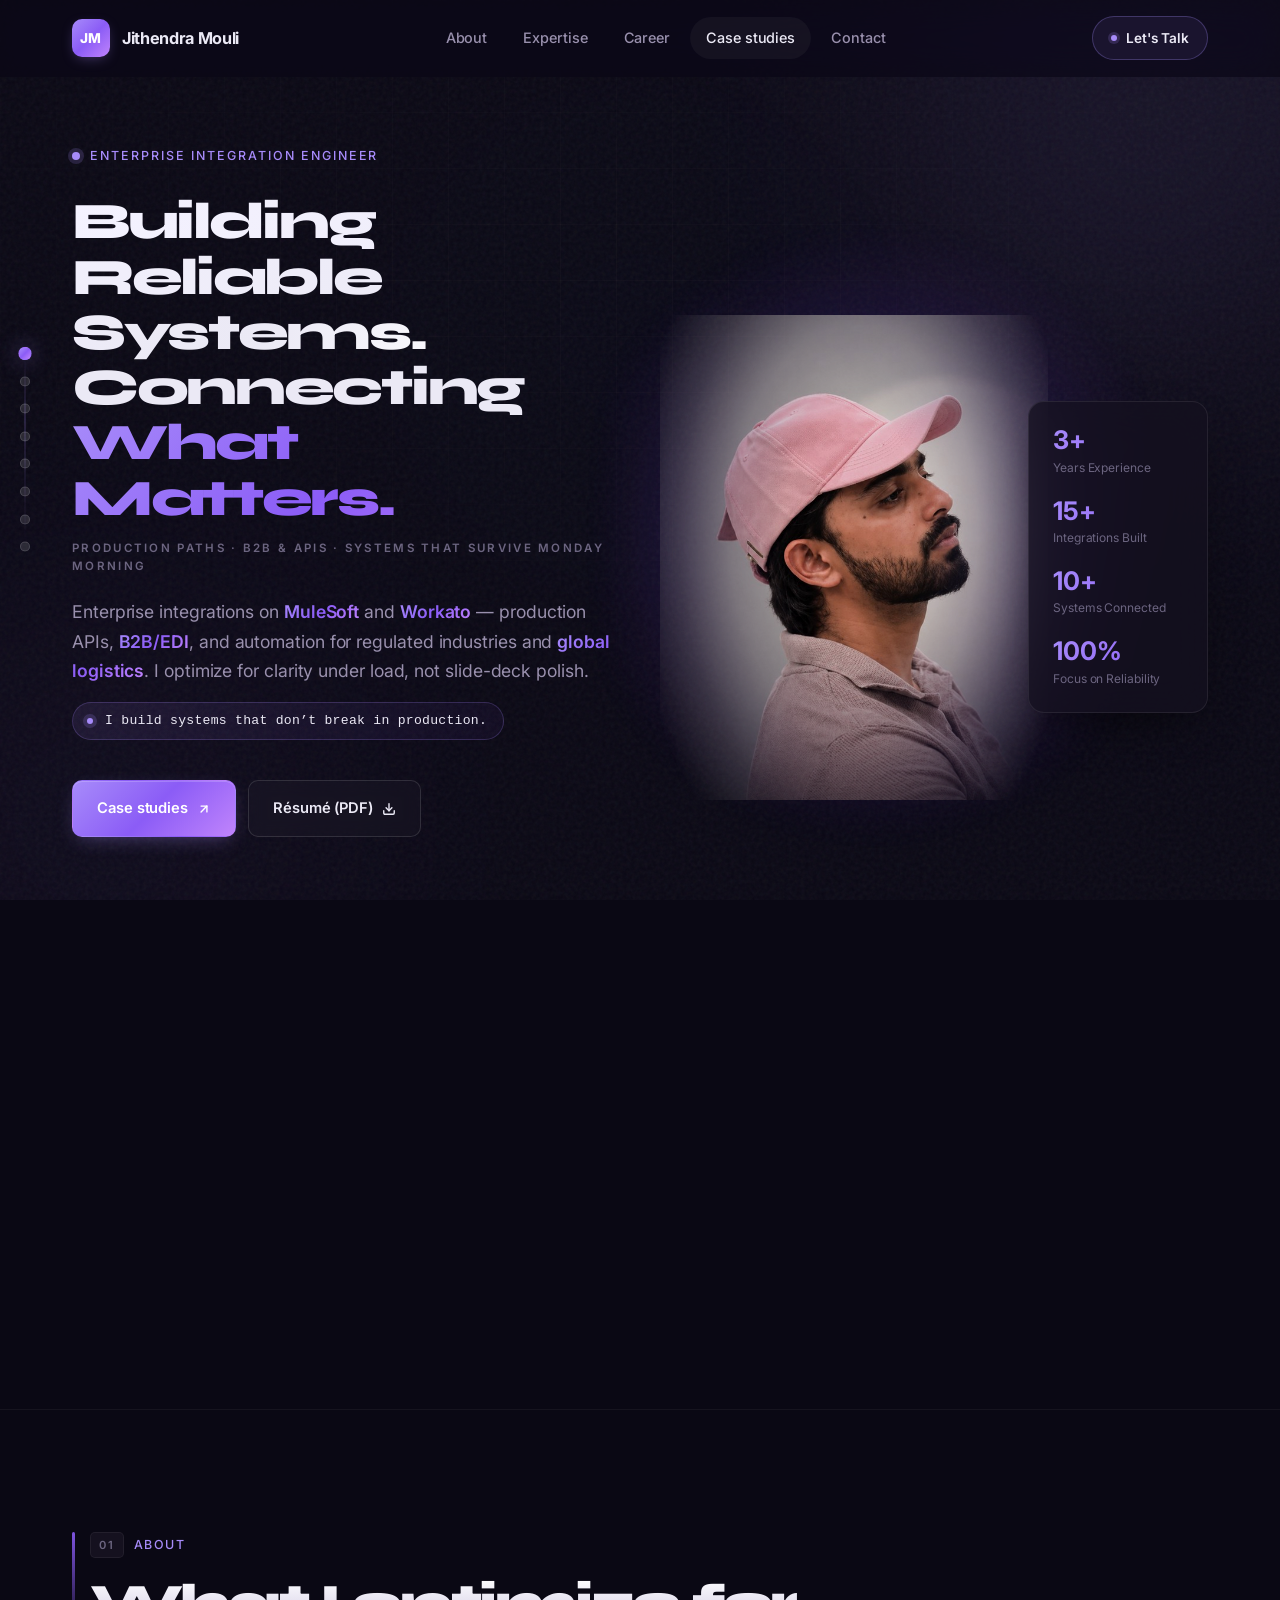
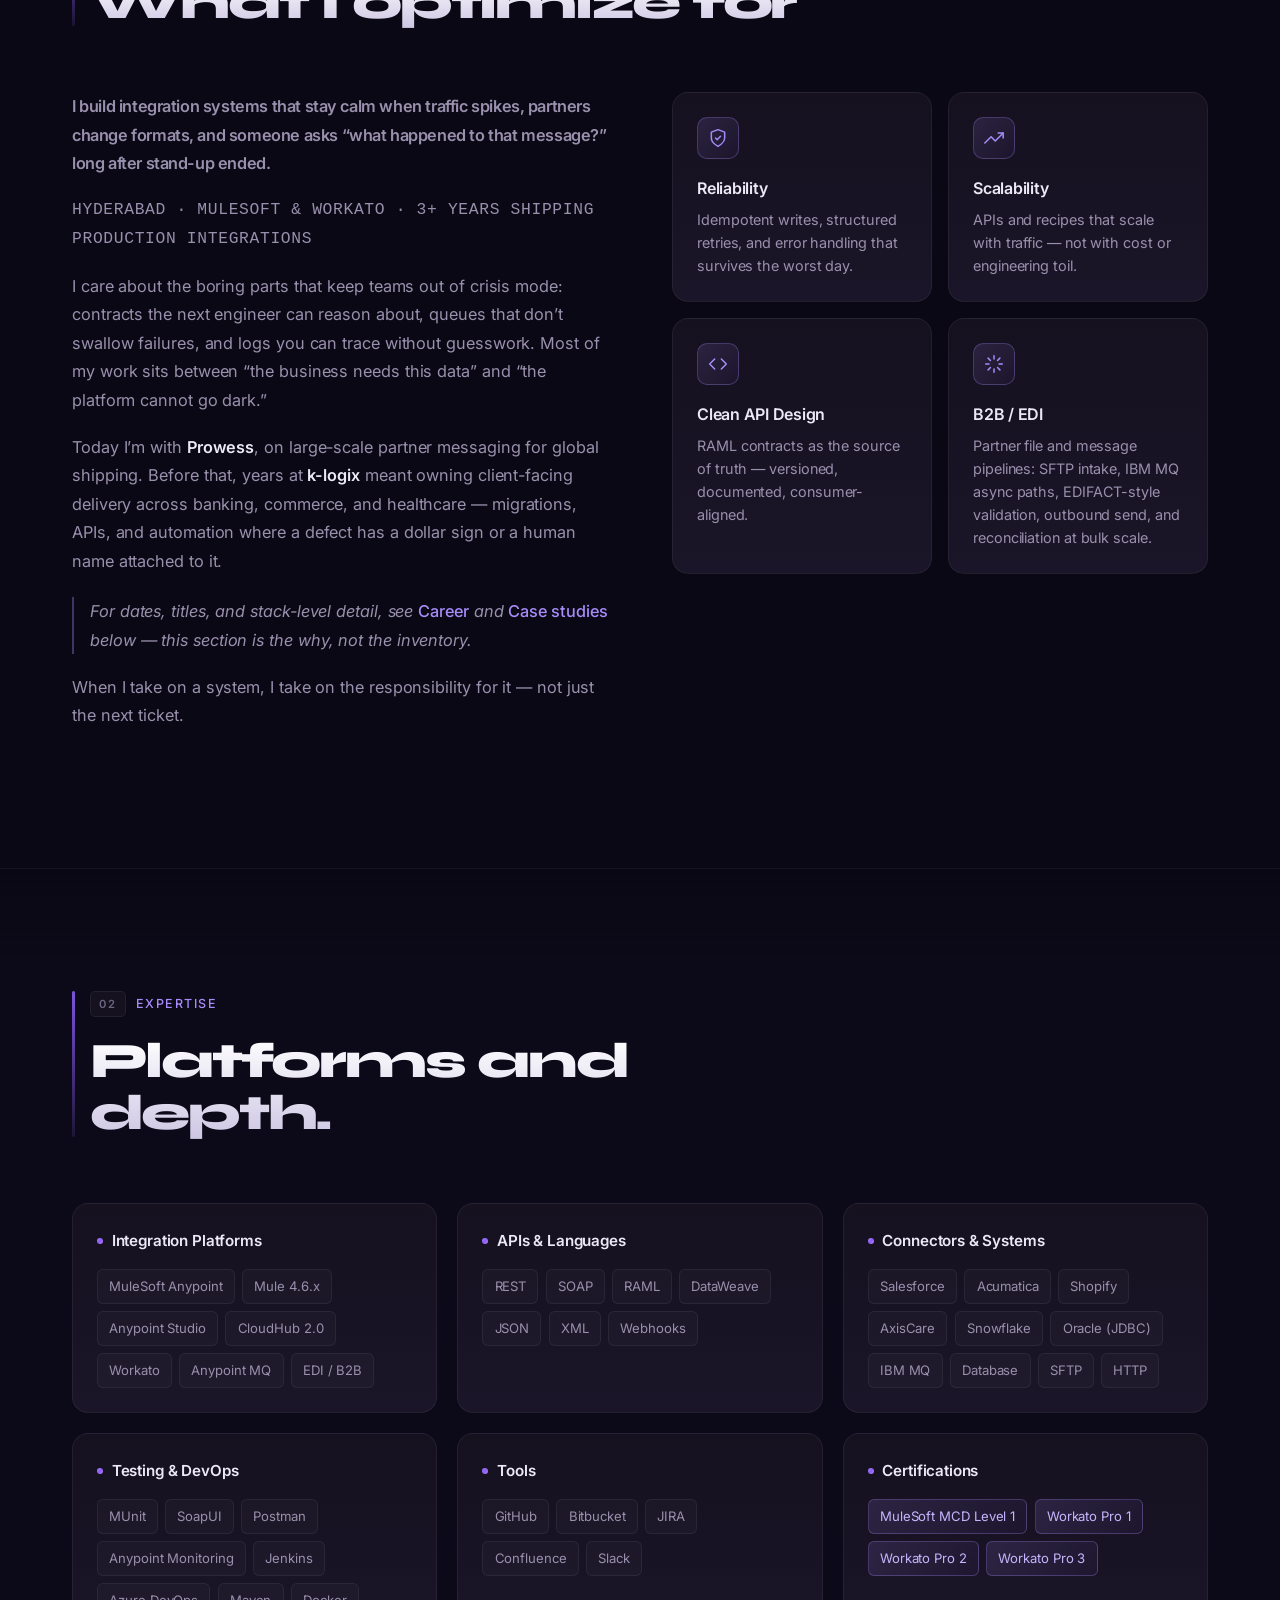
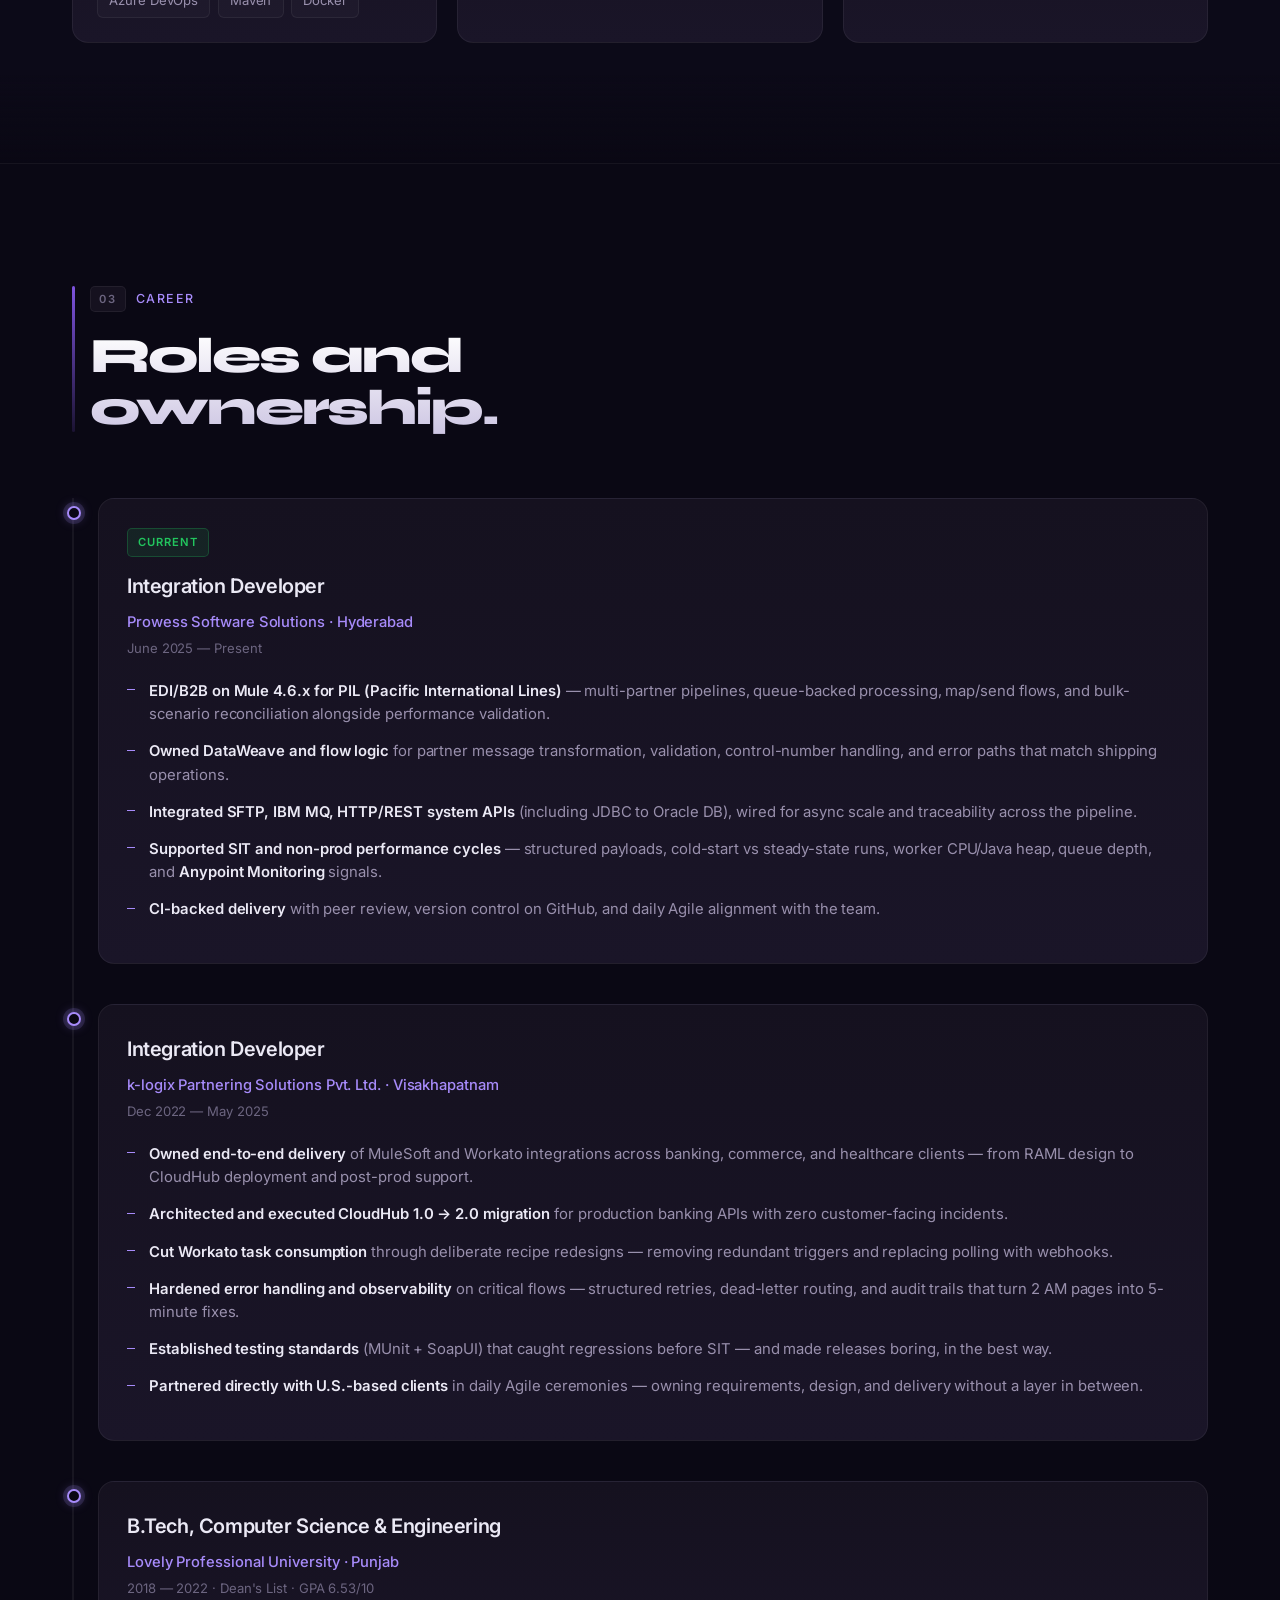
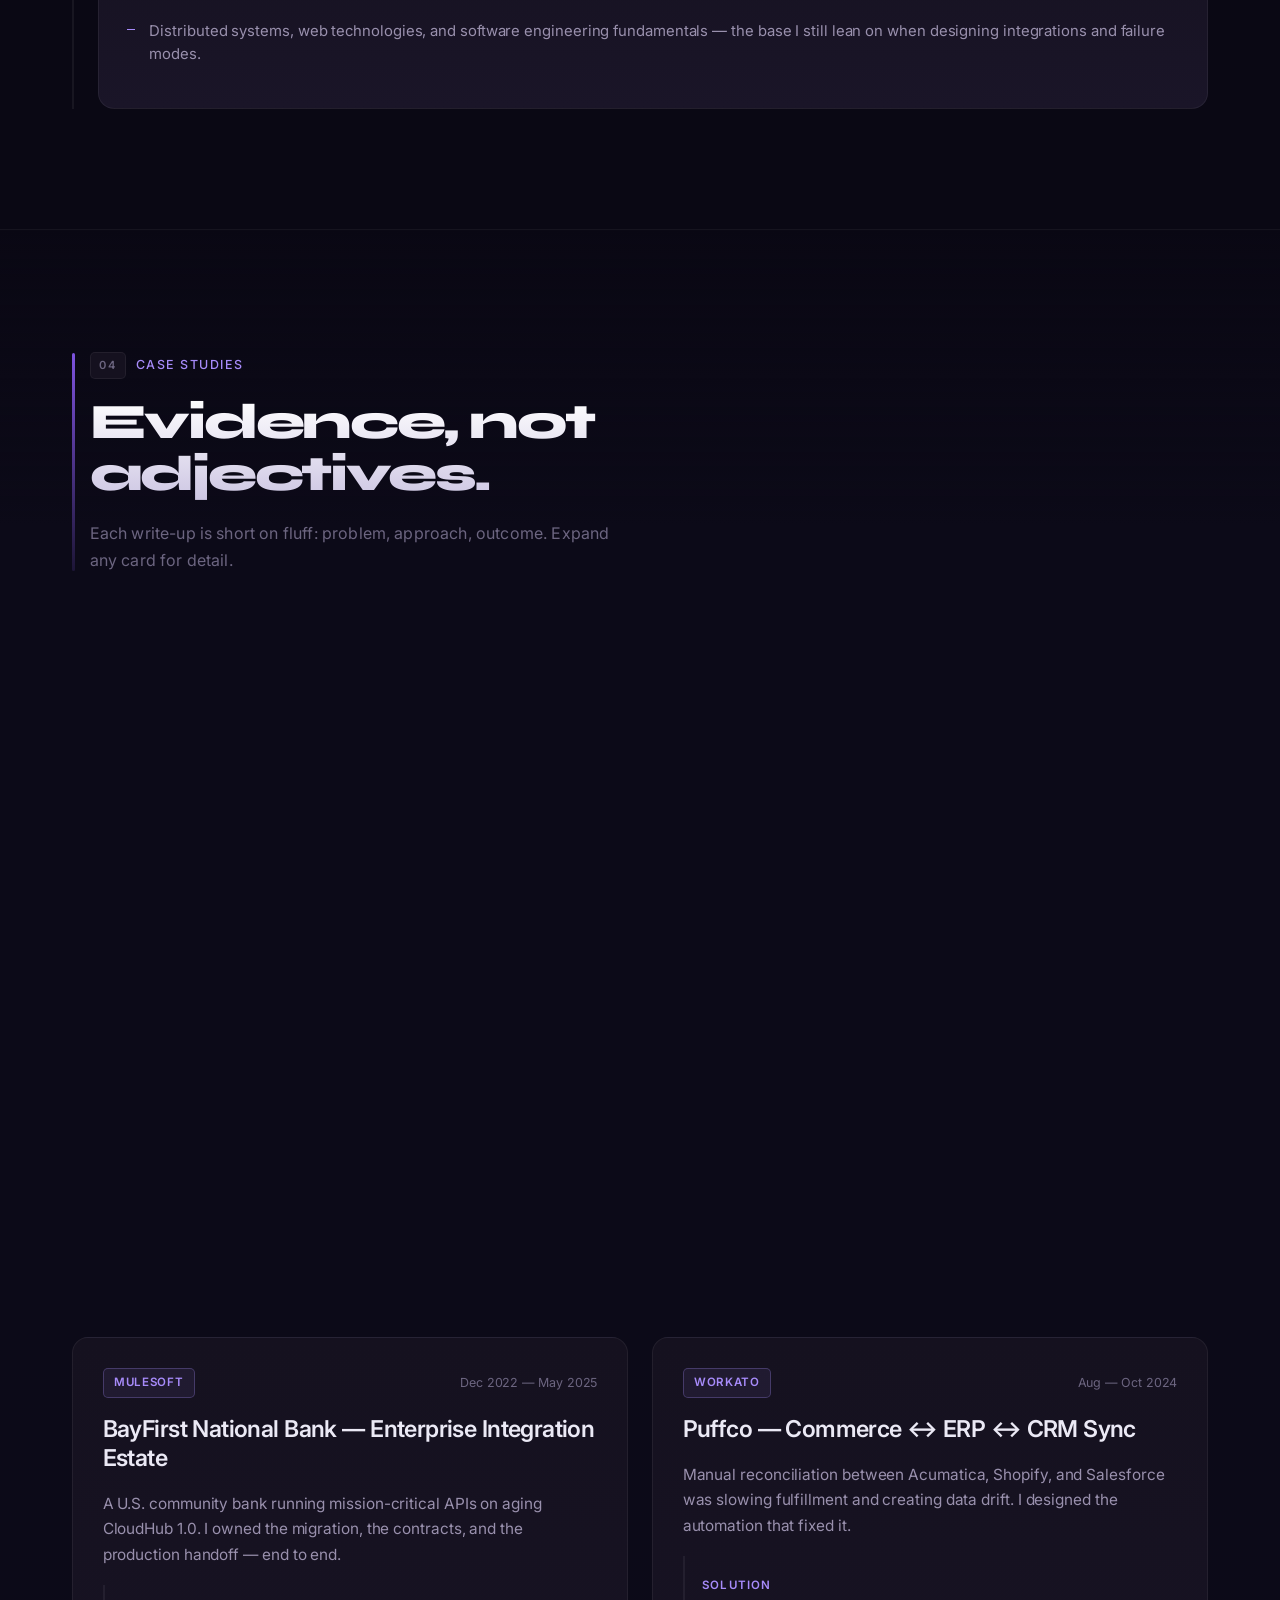
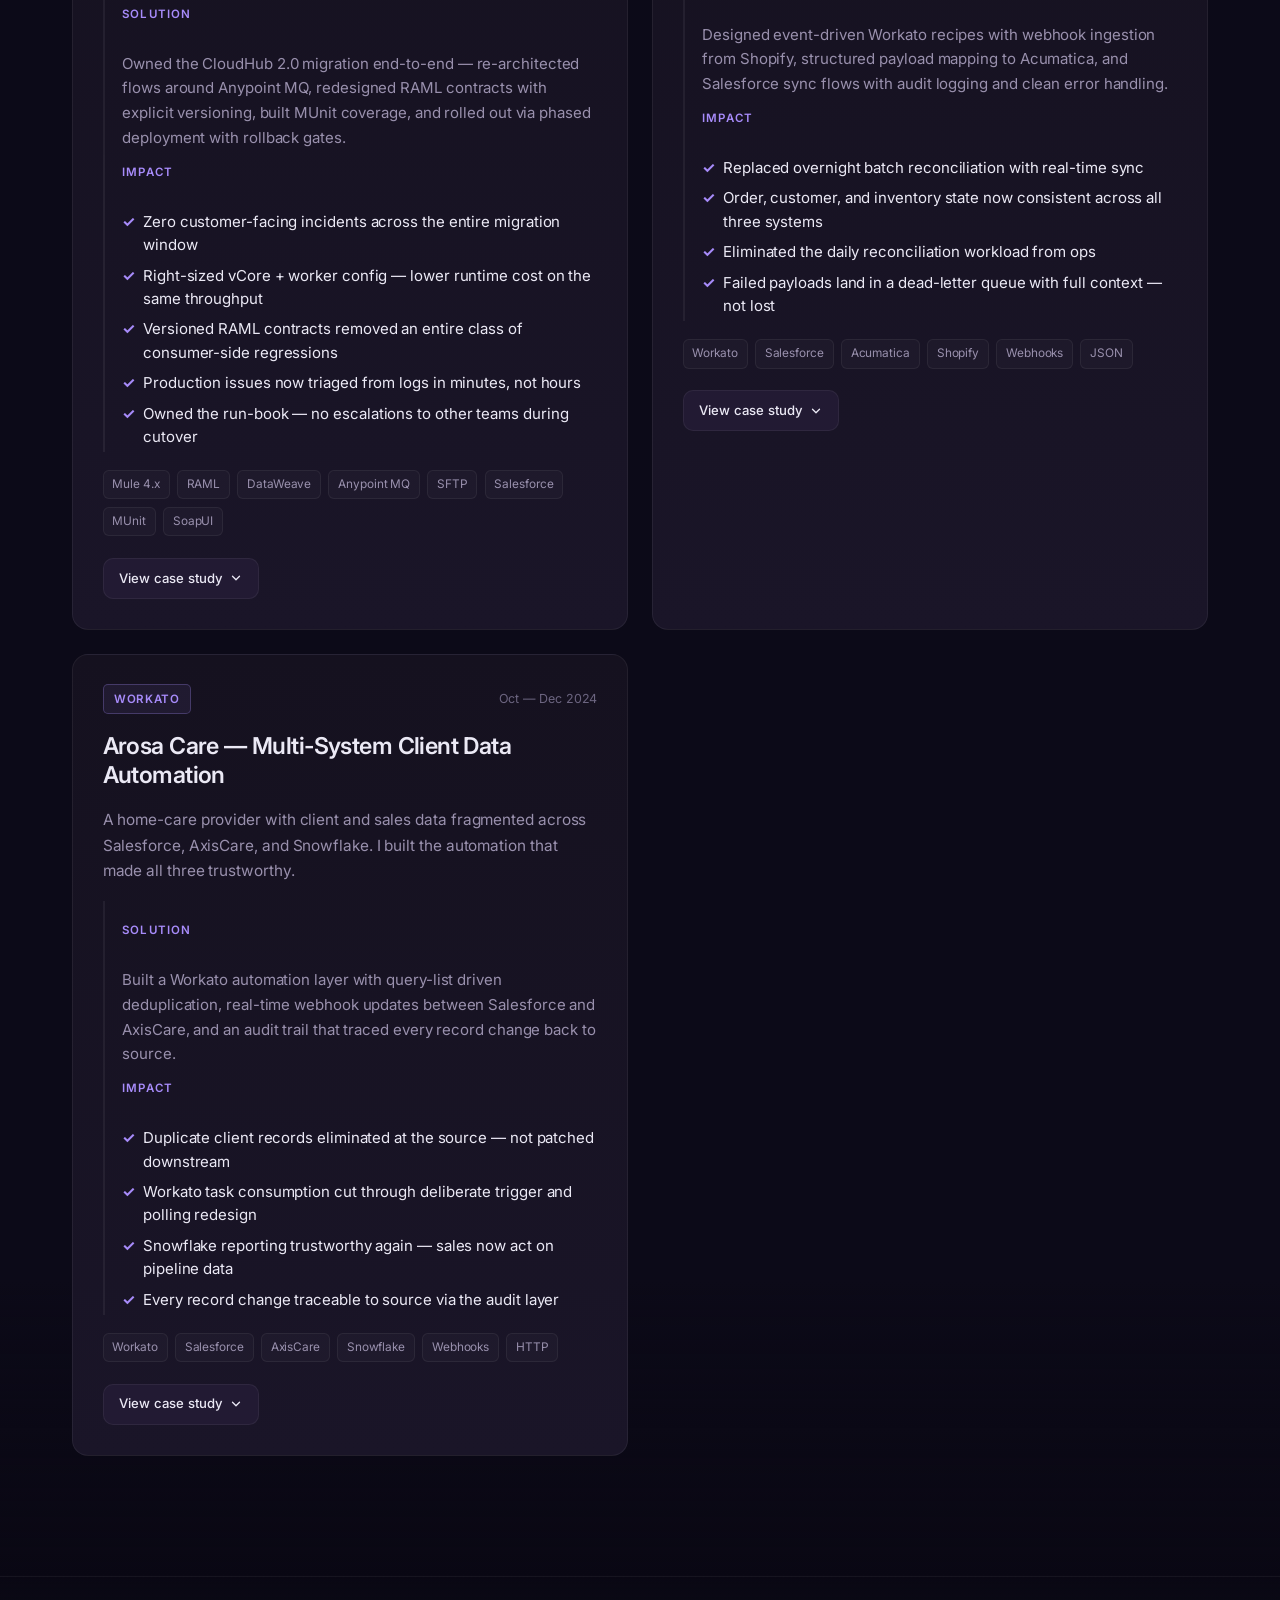
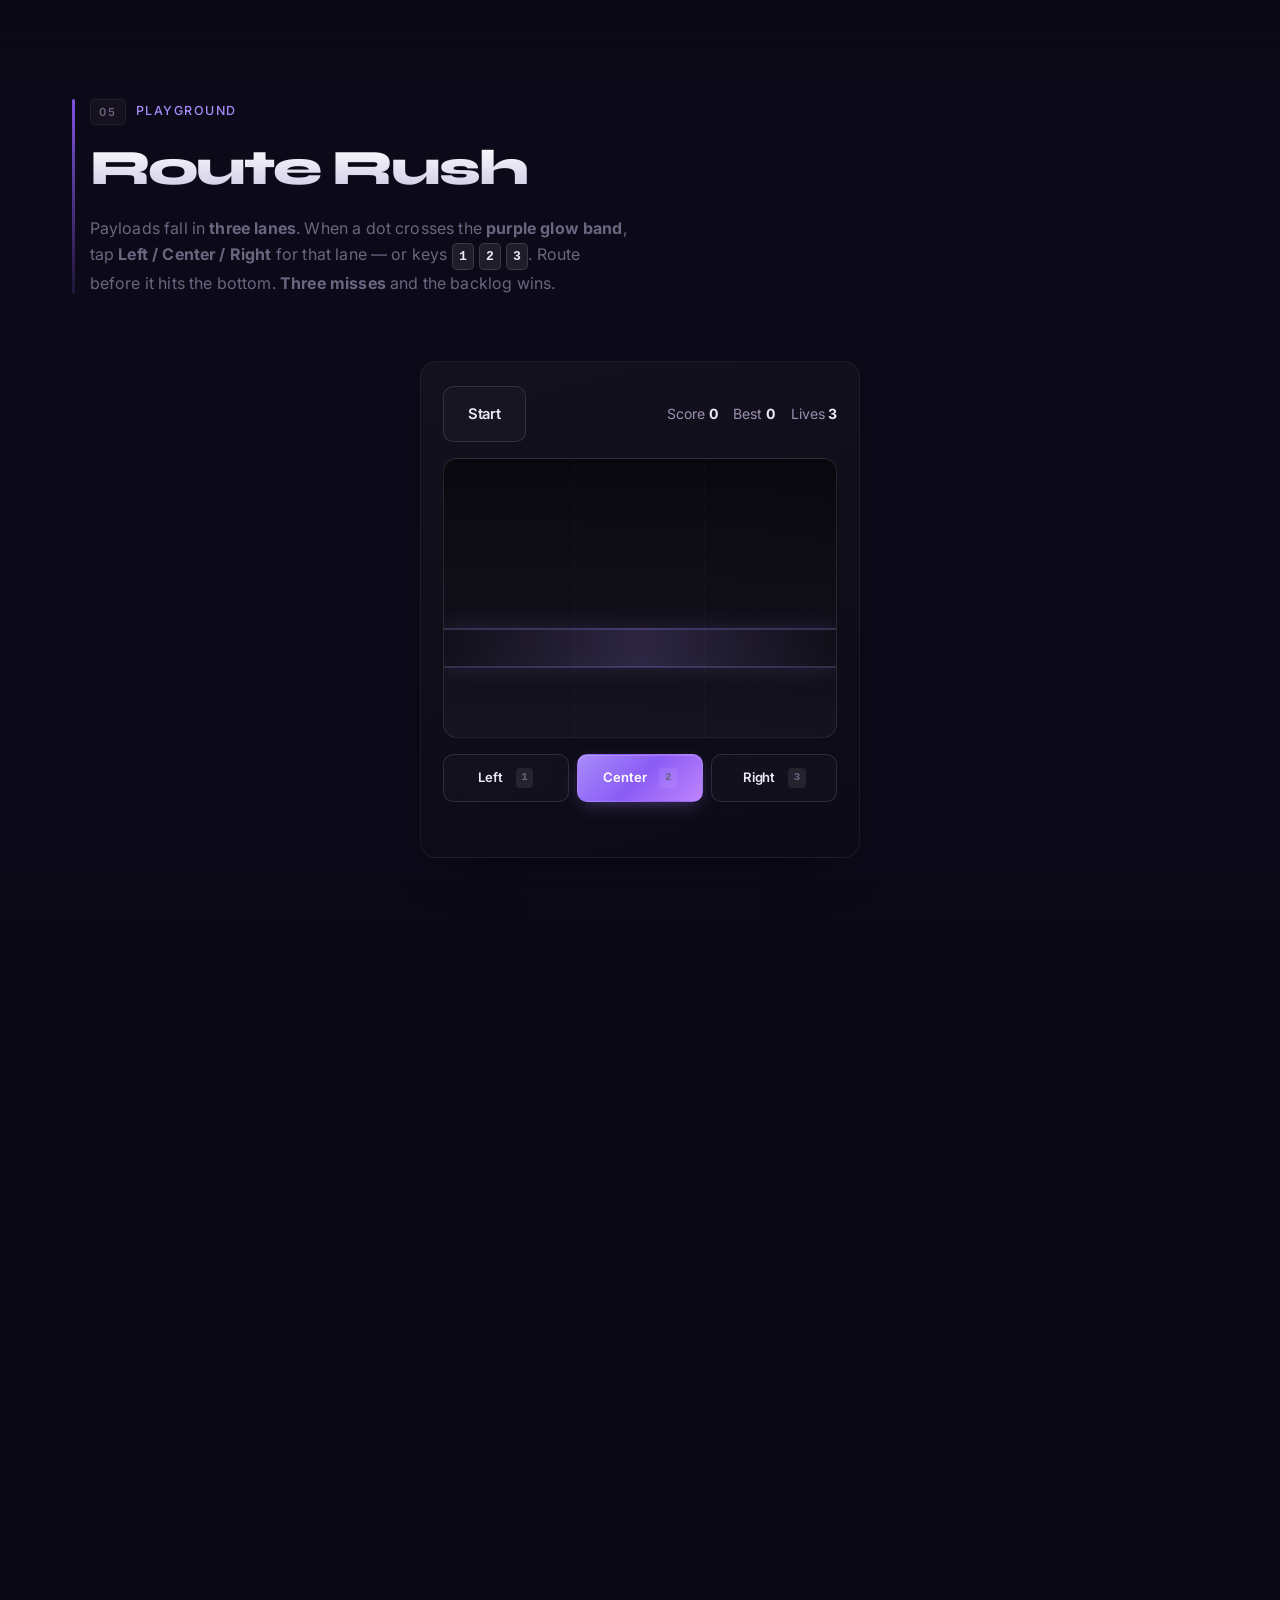
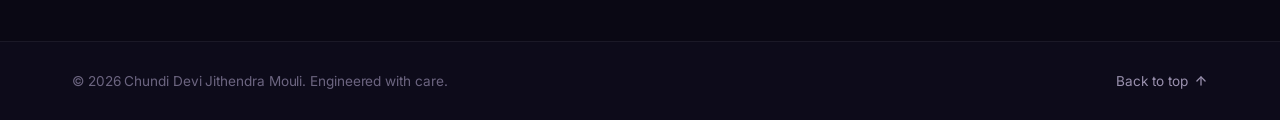
==== commit 9de08a8c: "Revert hero to profile portrait layout and restore Workato reference PNG logo. Made-with: Cursor" ====
--- a/index.html
+++ b/index.html
@@ -6,7 +6,7 @@
   <meta name="description" content="Jithendra Mouli — Enterprise Integration Engineer (MuleSoft + Workato). EDI/B2B, IBM MQ, CloudHub 2.0, and Workato at scale. Banking, commerce, healthcare, and global logistics." />
   <meta name="keywords" content="Enterprise Integration Engineer, MuleSoft, EDI, B2B, IBM MQ, PIL, Workato, CloudHub 2.0, RAML, DataWeave, SFTP, Jithendra Mouli" />
   <meta name="author" content="Chundi Devi Jithendra Mouli" />
-  <meta name="theme-color" content="#0d0d14" />
+  <meta name="theme-color" content="#0a0814" />
 
   <meta property="og:type" content="website" />
   <meta property="og:title" content="Jithendra Mouli — Enterprise Integration Engineer" />
@@ -16,7 +16,7 @@
 
   <link rel="preconnect" href="https://fonts.googleapis.com" />
   <link rel="preconnect" href="https://fonts.gstatic.com" crossorigin />
-  <link href="https://fonts.googleapis.com/css2?family=Inter:wght@400;500;600;700;800&family=JetBrains+Mono:wght@500;600&family=Syne:wght@600;700;800&display=swap" rel="stylesheet" />
+  <link href="https://fonts.googleapis.com/css2?family=Inter:wght@400;500;600;700;800&family=Syne:wght@600;700;800&display=swap" rel="stylesheet" />
 
   <link rel="stylesheet" href="styles.css" />
 </head>
@@ -85,148 +85,101 @@
 
   <main>
 
-    <!-- ============ HERO — character sheet dashboard (matches concept layout) ============ -->
-    <section class="hero hero--dashboard" id="home">
-      <div class="container hero-dash">
-        <div class="hero-dash__grid">
-          <header class="hud hud--intro reveal-up">
-            <p class="hud__eyebrow">Integration engineer</p>
-            <h1 class="hud__name"><span class="hud__name-cyan">JIT</span><span class="hud__name-rest">HENDRA</span></h1>
-            <p class="hud__title">Enterprise Integration Engineer</p>
-            <p class="hud__tagline">Solving real-world integration challenges and building resilient systems.</p>
-          </header>
-
-          <ul class="hud hud--attrs reveal-up" data-delay="80" aria-label="Core attributes">
+    <!-- ============ HERO ============ -->
+    <section class="hero" id="home">
+      <div class="container hero__grid">
+
+        <!-- LEFT -->
+        <div class="hero__content">
+          <p class="hero__eyebrow reveal-up">
+            <span class="dot"></span>
+            <span>Enterprise Integration Engineer</span>
+          </p>
+
+          <h1 class="hero__title">
+            <span class="line reveal-up" data-delay="80"><span class="hero__title-shimmer">Building Reliable Systems.</span></span>
+            <span class="line reveal-up" data-delay="180">
+              Connecting <span class="hero__title-accent">What Matters.</span>
+            </span>
+          </h1>
+          <p class="hero__kicker reveal-up" data-delay="260">Production paths · B2B &amp; APIs · Systems that survive Monday morning</p>
+
+          <p class="hero__tagline reveal-up" data-delay="320">
+            Enterprise integrations on <strong>MuleSoft</strong> and <strong>Workato</strong>
+            &mdash; production APIs, <strong>B2B/EDI</strong>, and automation for regulated industries
+            and <strong>global logistics</strong>. I optimize for clarity under load, not slide-deck polish.
+          </p>
+
+          <p class="hero__positioning reveal-up" data-delay="400">
+            I build systems that don&rsquo;t break in production.
+          </p>
+
+          <div class="hero__cta hero__cta--resumes reveal-up" data-delay="440">
+            <a href="#projects" class="btn btn--primary">
+              <span>Case studies</span>
+              <svg width="14" height="14" viewBox="0 0 24 24" fill="none" stroke="currentColor" stroke-width="2.4" stroke-linecap="round" stroke-linejoin="round" aria-hidden="true"><line x1="7" y1="17" x2="17" y2="7"/><polyline points="7 7 17 7 17 17"/></svg>
+            </a>
+            <div class="hero__resume-btns">
+              <a href="Resume.pdf" class="btn btn--ghost" download="Jithendra-Mouli-Resume.pdf" aria-label="Download résumé as PDF">
+                <span>Résumé (PDF)</span>
+                <svg width="14" height="14" viewBox="0 0 24 24" fill="none" stroke="currentColor" stroke-width="2.4" stroke-linecap="round" stroke-linejoin="round" aria-hidden="true"><path d="M21 15v4a2 2 0 0 1-2 2H5a2 2 0 0 1-2-2v-4"/><polyline points="7 10 12 15 17 10"/><line x1="12" y1="15" x2="12" y2="3"/></svg>
+              </a>
+            </div>
+          </div>
+
+          <ul class="hero__contacts reveal-up" data-delay="560" aria-label="Contact links">
             <li>
-              <span class="hud__attr-ic" aria-hidden="true"><svg width="18" height="18" viewBox="0 0 24 24" fill="none" stroke="currentColor" stroke-width="1.6"><path d="M12 2L2 7l10 5 10-5-10-5zM2 17l10 5 10-5M2 12l10 5 10-5"/></svg></span>
-              <span>API architect</span>
+              <a href="mailto:jithendramouli4@gmail.com" aria-label="Email">
+                <svg width="16" height="16" viewBox="0 0 24 24" fill="none" stroke="currentColor" stroke-width="1.8" stroke-linecap="round" stroke-linejoin="round" aria-hidden="true"><rect x="3" y="5" width="18" height="14" rx="2"/><polyline points="3 7 12 13 21 7"/></svg>
+                <span>jithendramouli4@gmail.com</span>
+              </a>
             </li>
             <li>
-              <span class="hud__attr-ic" aria-hidden="true"><svg width="18" height="18" viewBox="0 0 24 24" fill="none" stroke="currentColor" stroke-width="1.6"><polyline points="16 18 22 12 16 6"/><polyline points="8 6 2 12 8 18"/></svg></span>
-              <span>Problem solver</span>
+              <a href="https://www.linkedin.com/in/jithendra-mouli-214823193/" target="_blank" rel="noopener noreferrer" aria-label="LinkedIn">
+                <svg width="16" height="16" viewBox="0 0 24 24" fill="currentColor" aria-hidden="true"><path d="M20.45 20.45h-3.55v-5.57c0-1.33-.02-3.04-1.85-3.04-1.85 0-2.13 1.45-2.13 2.94v5.67H9.36V9h3.41v1.56h.05c.48-.9 1.64-1.85 3.37-1.85 3.6 0 4.27 2.37 4.27 5.45v6.29zM5.34 7.43a2.06 2.06 0 1 1 0-4.13 2.06 2.06 0 0 1 0 4.13zM7.12 20.45H3.56V9h3.56v11.45zM22.22 0H1.77C.79 0 0 .77 0 1.72v20.55C0 23.23.79 24 1.77 24h20.45c.98 0 1.78-.77 1.78-1.73V1.72C24 .77 23.2 0 22.22 0z"/></svg>
+                <span>linkedin.com/in/jithendra-mouli-214823193</span>
+              </a>
             </li>
             <li>
-              <span class="hud__attr-ic" aria-hidden="true"><svg width="18" height="18" viewBox="0 0 24 24" fill="none" stroke="currentColor" stroke-width="1.6"><polygon points="13 2 3 14 12 14 11 22 21 10 12 10 13 2"/></svg></span>
-              <span>Performance optimizer</span>
+              <a href="https://github.com/jithendramouli/integration-portfolio" target="_blank" rel="noopener noreferrer" aria-label="GitHub" class="hero__contact-icon">
+                <svg width="16" height="16" viewBox="0 0 24 24" fill="currentColor" aria-hidden="true"><path d="M12 .5C5.65.5.5 5.65.5 12c0 5.08 3.29 9.39 7.86 10.91.58.1.79-.25.79-.56v-2.16c-3.2.7-3.87-1.37-3.87-1.37-.52-1.34-1.28-1.69-1.28-1.69-1.04-.71.08-.7.08-.7 1.16.08 1.77 1.19 1.77 1.19 1.03 1.77 2.7 1.26 3.36.96.1-.75.4-1.26.73-1.55-2.55-.29-5.24-1.28-5.24-5.69 0-1.26.45-2.29 1.19-3.1-.12-.29-.51-1.46.11-3.04 0 0 .97-.31 3.18 1.18a11.05 11.05 0 0 1 5.78 0c2.21-1.49 3.18-1.18 3.18-1.18.62 1.58.23 2.75.11 3.04.74.81 1.19 1.84 1.19 3.1 0 4.42-2.7 5.39-5.27 5.68.41.36.78 1.06.78 2.14v3.17c0 .31.21.67.8.55C20.21 21.39 23.5 17.08 23.5 12 23.5 5.65 18.35.5 12 .5z"/></svg>
+                <span>GitHub</span>
+              </a>
             </li>
             <li>
-              <span class="hud__attr-ic" aria-hidden="true"><svg width="18" height="18" viewBox="0 0 24 24" fill="none" stroke="currentColor" stroke-width="1.6"><path d="M12 22s8-4 8-10V5l-8-3-8 3v7c0 6 8 10 8 10z"/></svg></span>
-              <span>System reliability</span>
+              <a href="https://medium.com/@jithendramouli4" target="_blank" rel="noopener noreferrer" aria-label="Medium" class="hero__contact-icon">
+                <svg width="16" height="16" viewBox="0 0 24 24" fill="currentColor" aria-hidden="true"><path d="M2.846 6.887c.03-.295-.083-.586-.303-.784l-2.24-2.7v-.403h6.958l5.378 11.795 4.728-11.795H24v.403l-1.916 1.837c-.165.126-.247.333-.213.538v13.498c-.034.204.048.411.213.537l1.871 1.837v.403h-9.412v-.403l1.939-1.882c.19-.19.19-.246.19-.537V7.794L11.28 20.852h-.728L4.706 7.794v8.755c-.052.385.076.774.347 1.052l2.521 3.058v.404H.5v-.404l2.521-3.058c.27-.279.39-.67.325-1.052V6.887z"/></svg>
+                <span>Medium</span>
+              </a>
             </li>
           </ul>
-
-          <div class="hud hud--center reveal-up" data-delay="120">
-            <div class="hud__panel-head">
-              <span class="hud__panel-tag">Model views</span>
-              <span class="hud__panel-hint">Front · Side · Back (reference)</span>
-            </div>
-            <div class="hud__model-row" aria-hidden="true">
-              <figure class="hud__model-thumb"><img src="assets/profile.png" alt="" decoding="async" style="object-position: center 15%;" /></figure>
-              <figure class="hud__model-thumb hud__model-thumb--side"><img src="assets/profile.png" alt="" decoding="async" /></figure>
-              <figure class="hud__model-thumb hud__model-thumb--back"><img src="assets/profile.png" alt="" decoding="async" /></figure>
-            </div>
-            <div class="hud__hero-stage">
-              <div class="hud__hero-stage-label">Live view · drag to orbit</div>
-              <div class="hero__portrait hero__portrait--3d" id="heroPortrait3d" role="presentation">
-                <div class="hero__portrait-glow hero__portrait-glow--hud" aria-hidden="true"></div>
-                <div class="hero__portrait-3d-inner">
-                  <div class="hero__portrait-3d-track">
-                    <img src="assets/profile.png" alt="Portrait of Jithendra Mouli" width="640" height="800" decoding="async" />
-                  </div>
-                </div>
-              </div>
-            </div>
-          </div>
-
-          <aside class="hud hud--palette reveal-up" data-delay="100" aria-label="Theme colors">
-            <p class="hud__panel-tag">Color palette</p>
-            <ul class="hud__palette-list">
-              <li><span class="hud__swatch" style="background:#00e5ff"></span><span>Cyan</span><code>#00E5FF</code></li>
-              <li><span class="hud__swatch" style="background:#7c3aed"></span><span>Violet</span><code>#7C3AED</code></li>
-              <li><span class="hud__swatch" style="background:#ffb020"></span><span>Amber</span><code>#FFB020</code></li>
-              <li><span class="hud__swatch" style="background:#1e1e2e"></span><span>Panel</span><code>#1E1E2E</code></li>
-              <li><span class="hud__swatch" style="background:#0d0d14;border:1px solid rgba(255,255,255,0.15)"></span><span>Void</span><code>#0D0D14</code></li>
-              <li><span class="hud__swatch" style="background:#e6e6e6"></span><span>Text</span><code>#E6E6E6</code></li>
-            </ul>
+        </div>
+
+        <!-- RIGHT -->
+        <div class="hero__media reveal-up" data-delay="200">
+          <div class="hero__portrait">
+            <div class="hero__portrait-glow" aria-hidden="true"></div>
+            <img src="assets/profile.png" alt="Portrait of Jithendra Mouli" />
+          </div>
+
+          <aside class="hero__stats" aria-label="Highlights">
+            <div class="hero__stat">
+              <strong data-count="3" data-suffix="+">0</strong>
+              <span>Years Experience</span>
+            </div>
+            <div class="hero__stat">
+              <strong data-count="15" data-suffix="+">0</strong>
+              <span>Integrations Built</span>
+            </div>
+            <div class="hero__stat">
+              <strong data-count="10" data-suffix="+">0</strong>
+              <span>Systems Connected</span>
+            </div>
+            <div class="hero__stat">
+              <strong data-count="100" data-suffix="%">0</strong>
+              <span>Focus on Reliability</span>
+            </div>
           </aside>
-
-          <div class="hud hud--expr reveal-up" data-delay="140">
-            <p class="hud__panel-tag">Expressions</p>
-            <div class="hud__expr-grid">
-              <figure class="hud__expr-cell"><img src="assets/profile.png" alt="" decoding="async" class="hud__expr-img hud__expr-img--1" /><figcaption>Focused</figcaption></figure>
-              <figure class="hud__expr-cell"><img src="assets/profile.png" alt="" decoding="async" class="hud__expr-img hud__expr-img--2" /><figcaption>Thinking</figcaption></figure>
-              <figure class="hud__expr-cell"><img src="assets/profile.png" alt="" decoding="async" class="hud__expr-img hud__expr-img--3" /><figcaption>Confident</figcaption></figure>
-              <figure class="hud__expr-cell"><img src="assets/profile.png" alt="" decoding="async" class="hud__expr-img hud__expr-img--4" /><figcaption>Determined</figcaption></figure>
-            </div>
-          </div>
-
-          <dl class="hud hud--sheet reveal-up" data-delay="180">
-            <div class="hud__sheet-row"><dt>Role</dt><dd>Integration Developer</dd></div>
-            <div class="hud__sheet-row"><dt>Specialty</dt><dd>MuleSoft · APIs · DataWeave · B2B/EDI · IBM MQ · Debugging</dd></div>
-            <div class="hud__sheet-row"><dt>Strength</dt><dd>Turning complex partner flows into reliable production paths.</dd></div>
-            <div class="hud__sheet-row"><dt>Location</dt><dd>Hyderabad, India</dd></div>
-            <div class="hud__sheet-row"><dt>Status</dt><dd>Always debugging. Always improving.</dd></div>
-          </dl>
-
-          <div class="hud hud--stats-mini reveal-up" data-delay="200" aria-label="Highlights">
-            <div class="hud__mini-stat"><strong data-count="3" data-suffix="+">0</strong><span>Yrs</span></div>
-            <div class="hud__mini-stat"><strong data-count="15" data-suffix="+">0</strong><span>Builds</span></div>
-            <div class="hud__mini-stat"><strong data-count="10" data-suffix="+">0</strong><span>Systems</span></div>
-            <div class="hud__mini-stat"><strong data-count="100" data-suffix="%">0</strong><span>Reliability</span></div>
-          </div>
-
-          <div class="hud hud--gear reveal-up" data-delay="220">
-            <p class="hud__panel-tag">Tech gear</p>
-            <div class="hud__gear-row">
-              <div class="hud__gear-card">
-                <span class="hud__gear-ic" aria-hidden="true"><svg width="22" height="22" viewBox="0 0 24 24" fill="none" stroke="currentColor" stroke-width="1.5"><rect x="2" y="4" width="20" height="14" rx="2"/><path d="M6 8h.01M10 8h.01M6 12h8"/></svg></span>
-                <span class="hud__gear-title">Code terminal</span>
-                <span class="hud__gear-sub">IDE / DataWeave / Git</span>
-              </div>
-              <div class="hud__gear-card">
-                <span class="hud__gear-ic" aria-hidden="true"><svg width="22" height="22" viewBox="0 0 24 24" fill="none" stroke="currentColor" stroke-width="1.5"><path d="M12 2v4M12 18v4M4.93 4.93l2.83 2.83M16.24 16.24l2.83 2.83M2 12h4M18 12h4M4.93 19.07l2.83-2.83M16.24 7.76l2.83-2.83"/></svg></span>
-                <span class="hud__gear-title">Debug mode</span>
-                <span class="hud__gear-sub">Monitoring · traces</span>
-              </div>
-              <div class="hud__gear-card">
-                <span class="hud__gear-ic" aria-hidden="true"><svg width="22" height="22" viewBox="0 0 24 24" fill="none" stroke="currentColor" stroke-width="1.5"><path d="M18 8h1a4 4 0 0 1 0 8h-1M2 8h16v8a2 2 0 0 1-2 2H4a2 2 0 0 1-2-2V8z"/></svg></span>
-                <span class="hud__gear-title">Fuel</span>
-                <span class="hud__gear-sub">Coffee · deep work</span>
-              </div>
-            </div>
-          </div>
-
-          <div class="hud hud--viz reveal-up" data-delay="240" aria-hidden="true">
-            <div class="hud__viz-grid">
-              <span class="hud__viz-code">&lt;/&gt;</span>
-              <svg class="hud__viz-cloud" width="40" height="28" viewBox="0 0 40 28" fill="none" aria-hidden="true"><path d="M32 18h2a6 6 0 0 0 0-12h-1.5A8 8 0 0 0 8 10a5 5 0 0 0 0 10h24" stroke="currentColor" stroke-width="1.2"/></svg>
-              <svg class="hud__viz-scope" width="36" height="36" viewBox="0 0 36 36" fill="none" aria-hidden="true"><circle cx="18" cy="18" r="10" stroke="currentColor" stroke-width="1"/><circle cx="18" cy="18" r="3" fill="currentColor" opacity=".4"/></svg>
-            </div>
-          </div>
-
-          <div class="hud hud--map reveal-up" data-delay="260" aria-hidden="true">
-            <svg class="hud__map-svg" viewBox="0 0 200 120" fill="none" xmlns="http://www.w3.org/2000/svg" aria-hidden="true">
-              <rect width="200" height="120" rx="4" fill="rgba(13,13,20,0.9)" stroke="rgba(0,229,255,0.25)" stroke-width="1"/>
-              <path d="M20 80 Q50 40 90 70 T160 50" stroke="rgba(0,229,255,0.35)" stroke-width="0.8" fill="none"/>
-              <path d="M30 95 L100 55 L170 75" stroke="rgba(124,58,237,0.4)" stroke-width="0.6" fill="none"/>
-              <circle cx="100" cy="58" r="3" fill="#00e5ff" opacity=".9"/>
-              <circle cx="55" cy="72" r="2" fill="#7c3aed"/>
-              <circle cx="145" cy="68" r="2" fill="#00e5ff" opacity=".6"/>
-            </svg>
-          </div>
-        </div>
-
-        <p class="hero-dash__quote reveal-up" data-delay="300">Code is my language. Integration is my craft. Impact is my mission.</p>
-
-        <div class="hero-dash__actions reveal-up" data-delay="340">
-          <a href="#projects" class="btn btn--primary btn--hud">Case studies</a>
-          <a href="Resume.pdf" class="btn btn--ghost btn--hud" download="Jithendra-Mouli-Resume.pdf">Résumé (PDF)</a>
-          <ul class="hero-dash__links" aria-label="Quick links">
-            <li><a href="mailto:jithendramouli4@gmail.com" aria-label="Email">Email</a></li>
-            <li><a href="https://www.linkedin.com/in/jithendra-mouli-214823193/" target="_blank" rel="noopener noreferrer">LinkedIn</a></li>
-            <li><a href="https://github.com/jithendramouli/integration-portfolio" target="_blank" rel="noopener noreferrer">GitHub</a></li>
-            <li><a href="https://medium.com/@jithendramouli4" target="_blank" rel="noopener noreferrer">Medium</a></li>
-          </ul>
         </div>
       </div>
     </section>
--- a/styles.css
+++ b/styles.css
@@ -536,468 +536,6 @@
   min-height: calc(100vh - 76px);
   display: flex;
   align-items: center;
-}
-
-/* ----- Character sheet dashboard (concept layout) ----- */
-.hero--dashboard {
-  --dash-cyan: #00e5ff;
-  --dash-violet: #7c3aed;
-  --dash-amber: #ffb020;
-  --dash-panel: #1e1e2e;
-  --dash-void: #0d0d14;
-  --dash-text: #e6e6e6;
-  padding: 4.5rem 0 4rem;
-  min-height: auto;
-  background:
-    radial-gradient(120% 80% at 50% 0%, rgba(0, 229, 255, 0.06), transparent 55%),
-    linear-gradient(180deg, var(--dash-void) 0%, var(--bg) 45%);
-}
-
-.hero-dash {
-  max-width: 1240px;
-}
-
-.hero-dash__grid {
-  display: grid;
-  gap: 0.75rem;
-  grid-template-columns: 1fr;
-}
-
-.hud {
-  background: rgba(30, 30, 46, 0.88);
-  border: 1px solid rgba(0, 229, 255, 0.22);
-  border-radius: 2px;
-  padding: 1rem 1.1rem;
-  box-shadow:
-    inset 0 1px 0 rgba(255, 255, 255, 0.04),
-    0 0 32px -16px rgba(0, 229, 255, 0.12);
-  color: var(--dash-text);
-}
-
-.hud__eyebrow {
-  font-size: 0.62rem;
-  font-weight: 700;
-  letter-spacing: 0.28em;
-  text-transform: uppercase;
-  color: rgba(230, 230, 230, 0.55);
-  margin-bottom: 0.5rem;
-}
-
-.hud__name {
-  font-family: var(--font-display);
-  font-size: clamp(2.75rem, 7vw, 4.25rem);
-  font-weight: 800;
-  line-height: 0.95;
-  letter-spacing: -0.04em;
-  margin-bottom: 0.35rem;
-  text-shadow: 0 0 40px rgba(0, 229, 255, 0.25);
-}
-.hud__name-cyan {
-  color: var(--dash-cyan);
-}
-.hud__name-rest {
-  color: rgba(230, 230, 230, 0.92);
-}
-
-.hud__title {
-  font-size: 0.72rem;
-  font-weight: 700;
-  letter-spacing: 0.2em;
-  text-transform: uppercase;
-  color: rgba(230, 230, 230, 0.65);
-  margin-bottom: 0.85rem;
-}
-
-.hud__tagline {
-  font-size: 0.88rem;
-  line-height: 1.55;
-  color: rgba(230, 230, 230, 0.78);
-  max-width: 22rem;
-}
-
-.hud__panel-tag {
-  display: block;
-  font-size: 0.58rem;
-  font-weight: 800;
-  letter-spacing: 0.2em;
-  text-transform: uppercase;
-  color: var(--dash-cyan);
-  margin-bottom: 0.65rem;
-}
-
-.hud__panel-head {
-  display: flex;
-  flex-wrap: wrap;
-  justify-content: space-between;
-  align-items: baseline;
-  gap: 0.5rem;
-  margin-bottom: 0.65rem;
-  padding-bottom: 0.5rem;
-  border-bottom: 1px solid rgba(124, 58, 237, 0.25);
-}
-.hud__panel-hint {
-  font-size: 0.6rem;
-  color: rgba(230, 230, 230, 0.45);
-  letter-spacing: 0.08em;
-}
-
-.hud--attrs {
-  list-style: none;
-  margin: 0;
-  padding: 0.85rem 1rem;
-}
-.hud--attrs li {
-  display: flex;
-  align-items: center;
-  gap: 0.65rem;
-  font-size: 0.78rem;
-  font-weight: 600;
-  letter-spacing: 0.06em;
-  text-transform: uppercase;
-  color: rgba(230, 230, 230, 0.85);
-  padding: 0.45rem 0;
-  border-bottom: 1px solid rgba(255, 255, 255, 0.05);
-}
-.hud--attrs li:last-child { border-bottom: 0; }
-.hud__attr-ic {
-  color: var(--dash-cyan);
-  flex-shrink: 0;
-  filter: drop-shadow(0 0 6px rgba(0, 229, 255, 0.35));
-}
-
-.hud--center {
-  display: flex;
-  flex-direction: column;
-  min-height: 0;
-}
-
-.hud__model-row {
-  display: grid;
-  grid-template-columns: repeat(3, 1fr);
-  gap: 0.45rem;
-  margin-bottom: 0.65rem;
-}
-.hud__model-thumb {
-  margin: 0;
-  aspect-ratio: 3 / 4;
-  border: 1px solid rgba(0, 229, 255, 0.2);
-  border-radius: 2px;
-  overflow: hidden;
-  background: rgba(13, 13, 20, 0.9);
-}
-.hud__model-thumb img {
-  width: 100%;
-  height: 100%;
-  object-fit: cover;
-  object-position: center 15%;
-  filter: brightness(0.9) contrast(1.05);
-}
-.hud__model-thumb--side img {
-  object-position: 12% 20%;
-}
-.hud__model-thumb--back img {
-  object-position: 70% 20%;
-  transform: scaleX(-1);
-}
-
-.hud__hero-stage {
-  flex: 1;
-  display: flex;
-  flex-direction: column;
-  min-height: 280px;
-}
-.hud__hero-stage-label {
-  font-family: 'JetBrains Mono', ui-monospace, monospace;
-  font-size: 0.58rem;
-  letter-spacing: 0.12em;
-  color: rgba(0, 229, 255, 0.75);
-  margin-bottom: 0.45rem;
-}
-.hud__hero-stage .hero__portrait--3d {
-  flex: 1;
-  min-height: 260px;
-  max-height: 420px;
-}
-
-.hud__palette-list {
-  list-style: none;
-  margin: 0;
-  padding: 0;
-  display: flex;
-  flex-direction: column;
-  gap: 0.45rem;
-}
-.hud__palette-list li {
-  display: grid;
-  grid-template-columns: 18px 1fr auto;
-  align-items: center;
-  gap: 0.5rem;
-  font-size: 0.68rem;
-  color: rgba(230, 230, 230, 0.75);
-}
-.hud__swatch {
-  width: 14px;
-  height: 14px;
-  border-radius: 2px;
-}
-.hud__palette-list code {
-  font-family: 'JetBrains Mono', ui-monospace, monospace;
-  font-size: 0.58rem;
-  color: var(--dash-cyan);
-  opacity: 0.85;
-}
-
-.hud__expr-grid {
-  display: grid;
-  grid-template-columns: repeat(2, 1fr);
-  gap: 0.5rem;
-}
-.hud__expr-cell {
-  margin: 0;
-  text-align: center;
-}
-.hud__expr-cell figcaption {
-  margin-top: 0.35rem;
-  font-size: 0.58rem;
-  font-weight: 700;
-  letter-spacing: 0.14em;
-  text-transform: uppercase;
-  color: rgba(230, 230, 230, 0.55);
-}
-.hud__expr-img {
-  width: 100%;
-  aspect-ratio: 1;
-  object-fit: cover;
-  object-position: center 15%;
-  border-radius: 50%;
-  border: 1px solid rgba(0, 229, 255, 0.25);
-}
-.hud__expr-img--1 { filter: brightness(0.95) saturate(1.05); }
-.hud__expr-img--2 { filter: grayscale(0.35) contrast(1.08); }
-.hud__expr-img--3 { filter: saturate(1.2) contrast(1.05); }
-.hud__expr-img--4 { filter: contrast(1.15) brightness(0.92); }
-
-.hud--sheet {
-  margin: 0;
-}
-.hud__sheet-row {
-  display: grid;
-  grid-template-columns: 6.5rem 1fr;
-  gap: 0.65rem 1rem;
-  padding: 0.5rem 0;
-  border-bottom: 1px solid rgba(255, 255, 255, 0.06);
-  font-size: 0.78rem;
-}
-.hud__sheet-row:last-child { border-bottom: 0; }
-.hud__sheet-row dt {
-  font-family: 'JetBrains Mono', ui-monospace, monospace;
-  font-size: 0.62rem;
-  font-weight: 600;
-  letter-spacing: 0.1em;
-  text-transform: uppercase;
-  color: var(--dash-amber);
-}
-.hud__sheet-row dd {
-  margin: 0;
-  color: rgba(230, 230, 230, 0.82);
-  line-height: 1.45;
-}
-
-.hud--stats-mini {
-  display: grid;
-  grid-template-columns: repeat(4, 1fr);
-  gap: 0.5rem;
-  padding: 0.75rem 0.65rem;
-}
-.hud__mini-stat {
-  text-align: center;
-  padding: 0.35rem;
-  border: 1px solid rgba(0, 229, 255, 0.12);
-  border-radius: 2px;
-  background: rgba(13, 13, 20, 0.5);
-}
-.hud__mini-stat strong {
-  display: block;
-  font-size: 1.25rem;
-  font-weight: 800;
-  background: linear-gradient(135deg, var(--dash-cyan), var(--dash-violet));
-  -webkit-background-clip: text;
-  background-clip: text;
-  color: transparent;
-}
-.hud__mini-stat span {
-  font-size: 0.58rem;
-  letter-spacing: 0.08em;
-  text-transform: uppercase;
-  color: rgba(230, 230, 230, 0.45);
-}
-
-.hud__gear-row {
-  display: grid;
-  grid-template-columns: repeat(3, 1fr);
-  gap: 0.5rem;
-}
-.hud__gear-card {
-  padding: 0.65rem 0.5rem;
-  border: 1px solid rgba(255, 255, 255, 0.08);
-  border-radius: 2px;
-  background: rgba(13, 13, 20, 0.55);
-  text-align: center;
-}
-.hud__gear-ic {
-  display: flex;
-  justify-content: center;
-  color: var(--dash-cyan);
-  margin-bottom: 0.35rem;
-  filter: drop-shadow(0 0 8px rgba(0, 229, 255, 0.25));
-}
-.hud__gear-title {
-  display: block;
-  font-size: 0.62rem;
-  font-weight: 700;
-  letter-spacing: 0.12em;
-  text-transform: uppercase;
-  color: rgba(230, 230, 230, 0.88);
-}
-.hud__gear-sub {
-  display: block;
-  font-size: 0.58rem;
-  color: rgba(230, 230, 230, 0.45);
-  margin-top: 0.2rem;
-}
-
-.hud__viz-grid {
-  display: flex;
-  flex-direction: column;
-  align-items: center;
-  justify-content: center;
-  gap: 1rem;
-  min-height: 140px;
-}
-.hud__viz-code {
-  font-family: 'JetBrains Mono', ui-monospace, monospace;
-  font-size: 1.5rem;
-  font-weight: 700;
-  color: var(--dash-cyan);
-  text-shadow: 0 0 20px rgba(0, 229, 255, 0.45);
-}
-.hud__viz-cloud,
-.hud__viz-scope {
-  color: rgba(0, 229, 255, 0.55);
-}
-
-.hud__map-svg {
-  width: 100%;
-  height: auto;
-  display: block;
-}
-
-@media (min-width: 1100px) {
-  .hero-dash__grid {
-    grid-template-columns: repeat(12, 1fr);
-    grid-auto-rows: auto;
-    align-items: start;
-  }
-  .hud--intro { grid-column: 1 / span 4; grid-row: 1; }
-  .hud--attrs { grid-column: 1 / span 4; grid-row: 2; }
-  .hud--center { grid-column: 5 / span 5; grid-row: 1 / span 3; }
-  .hud--palette { grid-column: 10 / span 3; grid-row: 1; }
-  .hud--expr { grid-column: 10 / span 3; grid-row: 2; }
-  .hud--sheet { grid-column: 1 / span 4; grid-row: 3; }
-  .hud--stats-mini { grid-column: 1 / span 4; grid-row: 4; }
-  .hud--gear { grid-column: 5 / span 4; grid-row: 4; }
-  .hud--viz { grid-column: 9 / span 2; grid-row: 4; }
-  .hud--map { grid-column: 11 / span 2; grid-row: 4; }
-}
-
-.hero-dash__quote {
-  margin-top: 1.5rem;
-  text-align: center;
-  font-family: 'JetBrains Mono', ui-monospace, monospace;
-  font-size: clamp(0.78rem, 1.5vw, 0.92rem);
-  letter-spacing: 0.06em;
-  color: rgba(230, 230, 230, 0.72);
-  line-height: 1.65;
-  padding: 0 0.5rem;
-}
-
-.hero-dash__actions {
-  margin-top: 1.35rem;
-  display: flex;
-  flex-wrap: wrap;
-  align-items: center;
-  justify-content: center;
-  gap: 0.65rem 1rem;
-}
-.hero-dash__links {
-  display: flex;
-  flex-wrap: wrap;
-  gap: 0.5rem 1rem;
-  list-style: none;
-  margin: 0;
-  padding: 0;
-  justify-content: center;
-}
-.hero-dash__links a {
-  font-family: 'JetBrains Mono', ui-monospace, monospace;
-  font-size: 0.68rem;
-  letter-spacing: 0.08em;
-  text-transform: uppercase;
-  color: var(--dash-cyan);
-  opacity: 0.85;
-  border-bottom: 1px solid transparent;
-}
-.hero-dash__links a:hover {
-  opacity: 1;
-  border-bottom-color: rgba(0, 229, 255, 0.5);
-}
-
-.btn--hud.btn--primary {
-  box-shadow: 0 0 24px -8px rgba(0, 229, 255, 0.35);
-}
-.btn--hud.btn--ghost {
-  border-color: rgba(0, 229, 255, 0.35);
-  color: var(--dash-text);
-}
-.btn--hud.btn--ghost:hover {
-  border-color: var(--dash-cyan);
-  color: #fff;
-}
-
-.hero__portrait--3d {
-  position: relative;
-  width: 100%;
-  aspect-ratio: 4 / 5;
-  perspective: 980px;
-  touch-action: manipulation;
-  cursor: grab;
-  --tilt-x: 0deg;
-  --tilt-y: 0deg;
-}
-.hero__portrait--3d:active {
-  cursor: grabbing;
-}
-.hero__portrait--3d .hero__portrait-3d-inner {
-  position: relative;
-  z-index: 2;
-  width: 100%;
-  height: 100%;
-  transform-style: preserve-3d;
-  transform: rotateX(var(--tilt-x, 0deg)) rotateY(var(--tilt-y, 0deg));
-  transition: transform 0.2s var(--ease-out);
-  will-change: transform;
-}
-.hero__portrait--3d .hero__portrait-3d-track {
-  width: 100%;
-  height: 100%;
-  border-radius: 3px;
-  overflow: hidden;
-  border: 1px solid rgba(0, 229, 255, 0.2);
-  box-shadow:
-    0 0 0 1px rgba(124, 58, 237, 0.15),
-    0 0 32px -8px rgba(0, 229, 255, 0.15),
-    inset 0 1px 0 rgba(255, 255, 255, 0.04);
-  transform: translateZ(12px);
 }
 
 .hero__grid {
@@ -1216,23 +754,6 @@
 @keyframes glowPulse {
   0%, 100% { opacity: 0.9; transform: translate(-50%, -50%) scale(1); }
   50%      { opacity: 1;   transform: translate(-50%, -50%) scale(1.04); }
-}
-
-/* HUD portrait glow wins over default (must follow base .hero__portrait-glow) */
-.hero__portrait-glow.hero__portrait-glow--hud {
-  background: radial-gradient(
-    circle,
-    rgba(0, 229, 255, 0.18) 0%,
-    rgba(124, 58, 237, 0.2) 35%,
-    transparent 70%
-  );
-  filter: blur(28px);
-  opacity: 0.88;
-  animation: glowPulseHud 9s ease-in-out infinite;
-}
-@keyframes glowPulseHud {
-  0%, 100% { opacity: 0.82; transform: translate(-50%, -50%) scale(1); }
-  50%      { opacity: 1; transform: translate(-50%, -50%) scale(1.05); }
 }
 
 /* IMAGE BLENDING FIX — aggressive feather, no hard box visible */
@@ -1906,15 +1427,6 @@
     opacity: 0.75;
     transform: scaleY(1);
   }
-  .hero__portrait--3d {
-    cursor: default;
-  }
-  .hero__portrait--3d .hero__portrait-3d-inner {
-    transition: none;
-  }
-  .hero__portrait-glow--hud {
-    animation: none;
-  }
 }
 
 /* ==========================================================
@@ -1927,27 +1439,6 @@
     min-height: auto;
     padding: 2.5rem 0 4rem;
   }
-  .hero--dashboard {
-    padding: 2.75rem 0 3.25rem;
-  }
-  .hero-dash__grid {
-    gap: 0.65rem;
-  }
-  .hud__gear-row {
-    grid-template-columns: 1fr;
-  }
-  .hud--stats-mini {
-    grid-template-columns: repeat(2, 1fr);
-  }
-  .hud__hero-stage {
-    min-height: 220px;
-  }
-  .hud__hero-stage .hero__portrait--3d {
-    min-height: 220px;
-    max-height: 360px;
-  }
-
-  /* ---- legacy hero (unused) ---- */
   .hero__grid { gap: 2rem; }
   .hero__title { font-size: clamp(2rem, 8vw, 2.6rem); }
   .hero__kicker {
@@ -1971,6 +1462,31 @@
   }
   .hero__contacts a span { font-size: 0.85rem; }
 
+  /* ---- the critical mobile hero fix ---- */
+  .hero__media {
+    padding-right: 0 !important;
+    min-height: auto;
+    flex-direction: column;
+    gap: 1.75rem;
+  }
+  .hero__portrait {
+    max-width: 280px;
+  }
+  .hero__portrait-glow { width: 130%; height: 130%; }
+  .hero__stats {
+    position: static;
+    transform: none;
+    width: 100%;
+    max-width: 380px;
+    display: grid;
+    grid-template-columns: repeat(2, 1fr);
+    gap: 1.1rem 2rem;
+    padding: 1.4rem 1.5rem;
+  }
+  .hero__stat { gap: 0.15rem; }
+  .hero__stat strong { font-size: 1.5rem; }
+  .hero__stat span { font-size: 0.72rem; }
+
   /* tighter section spacing on phones */
   .section { padding: 4.5rem 0; }
   .section__head { margin-bottom: 2.5rem; }
